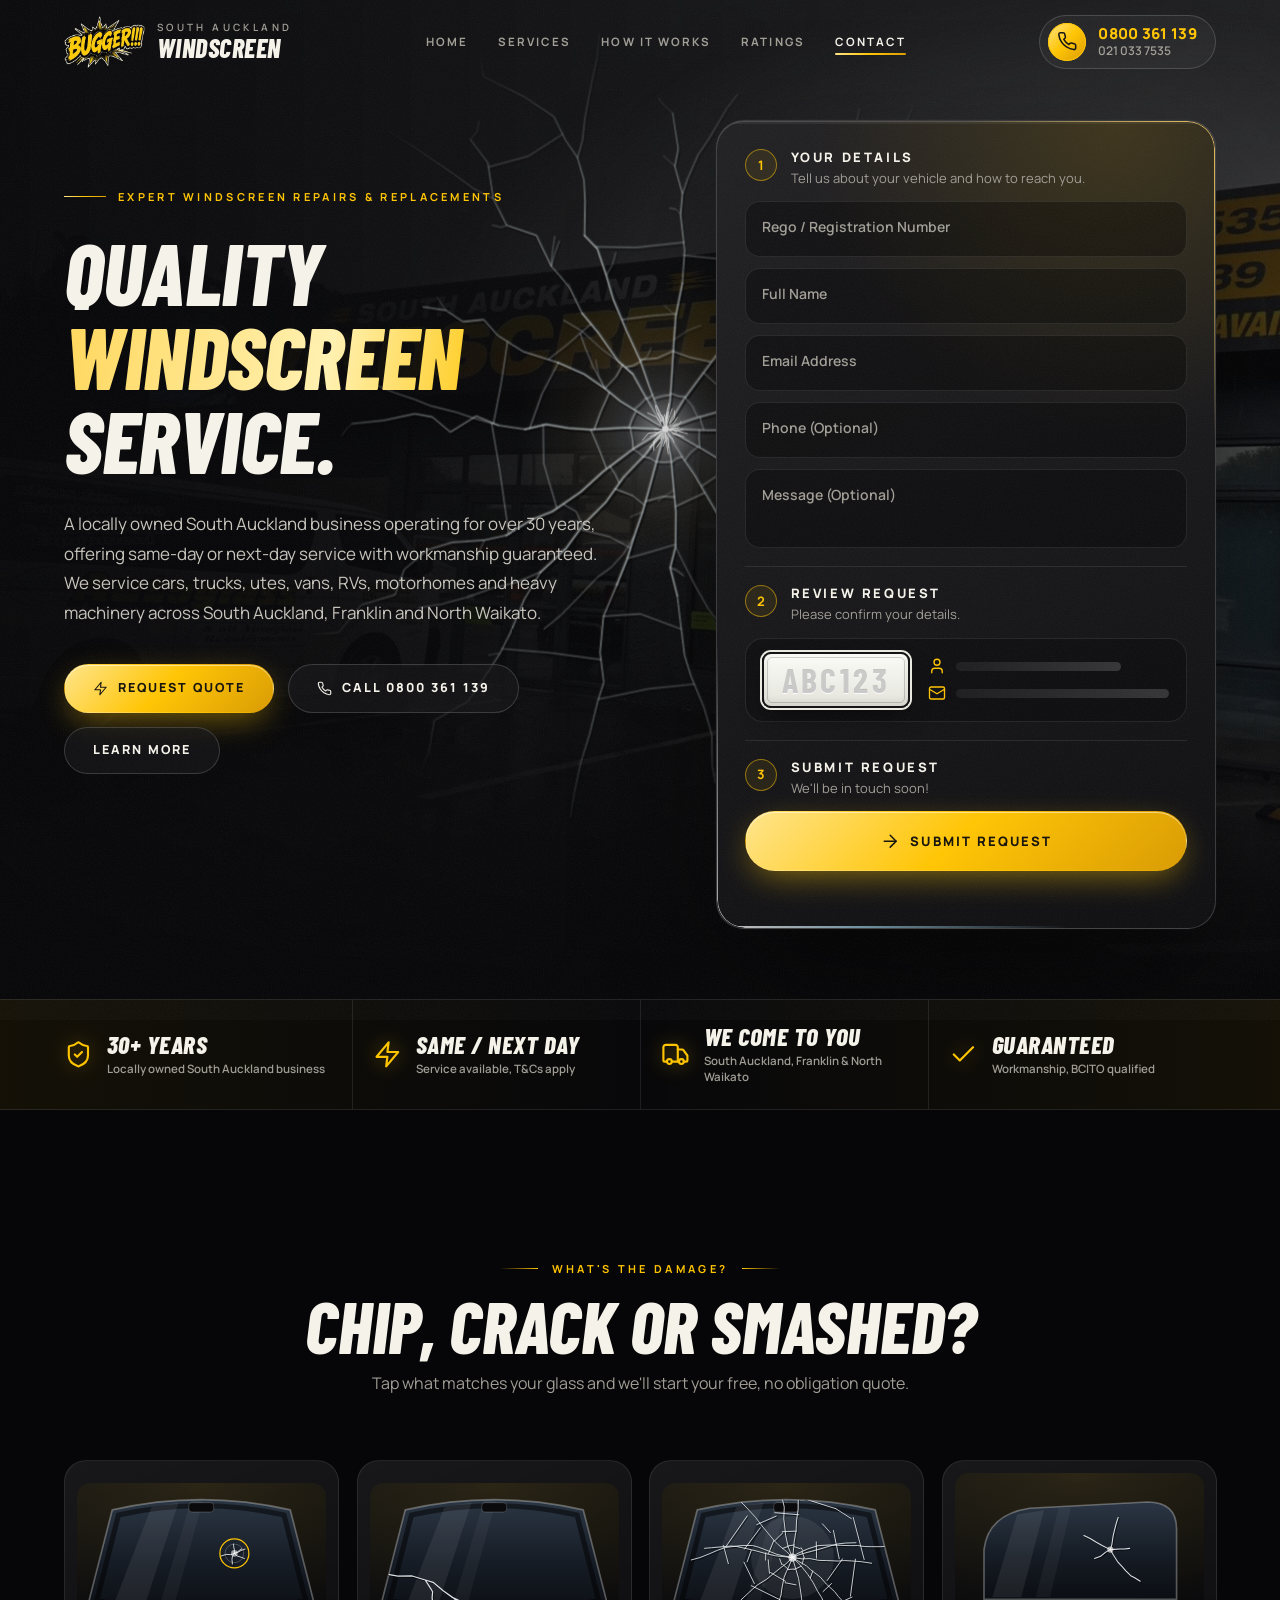
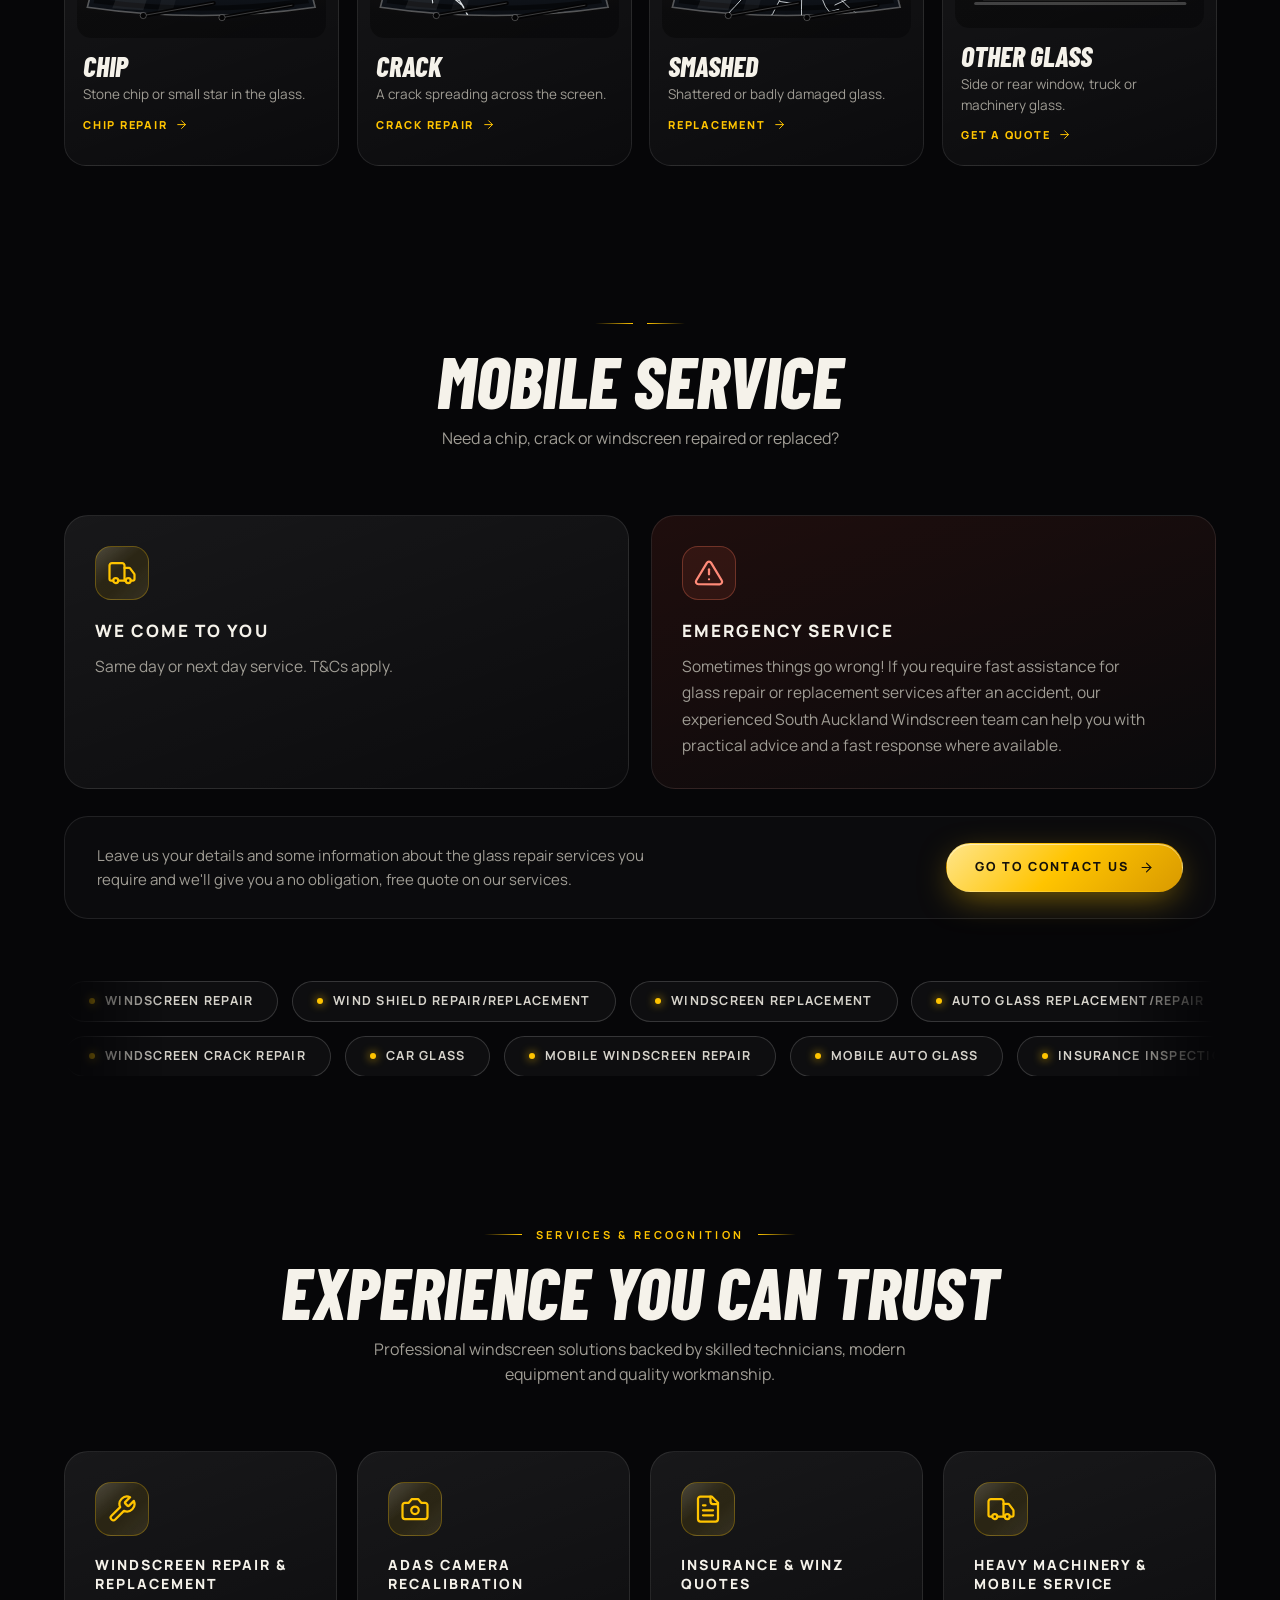
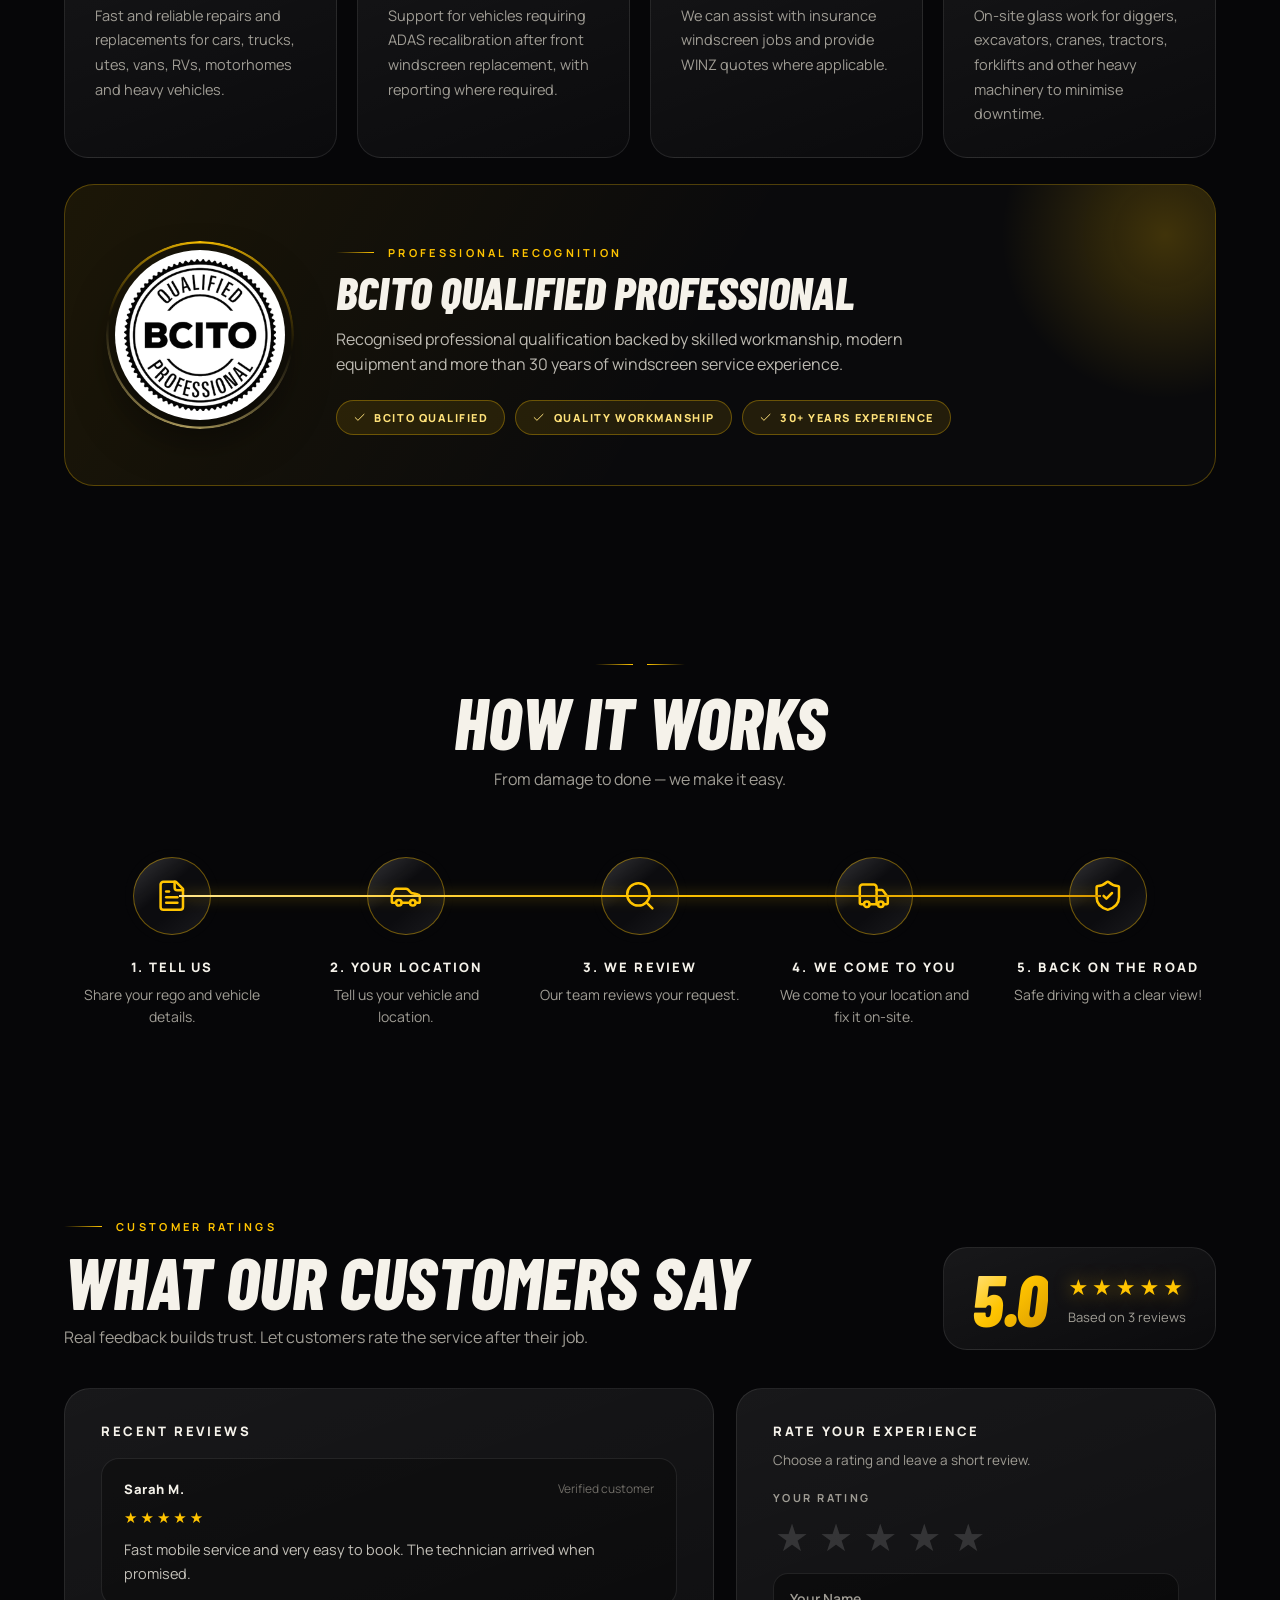
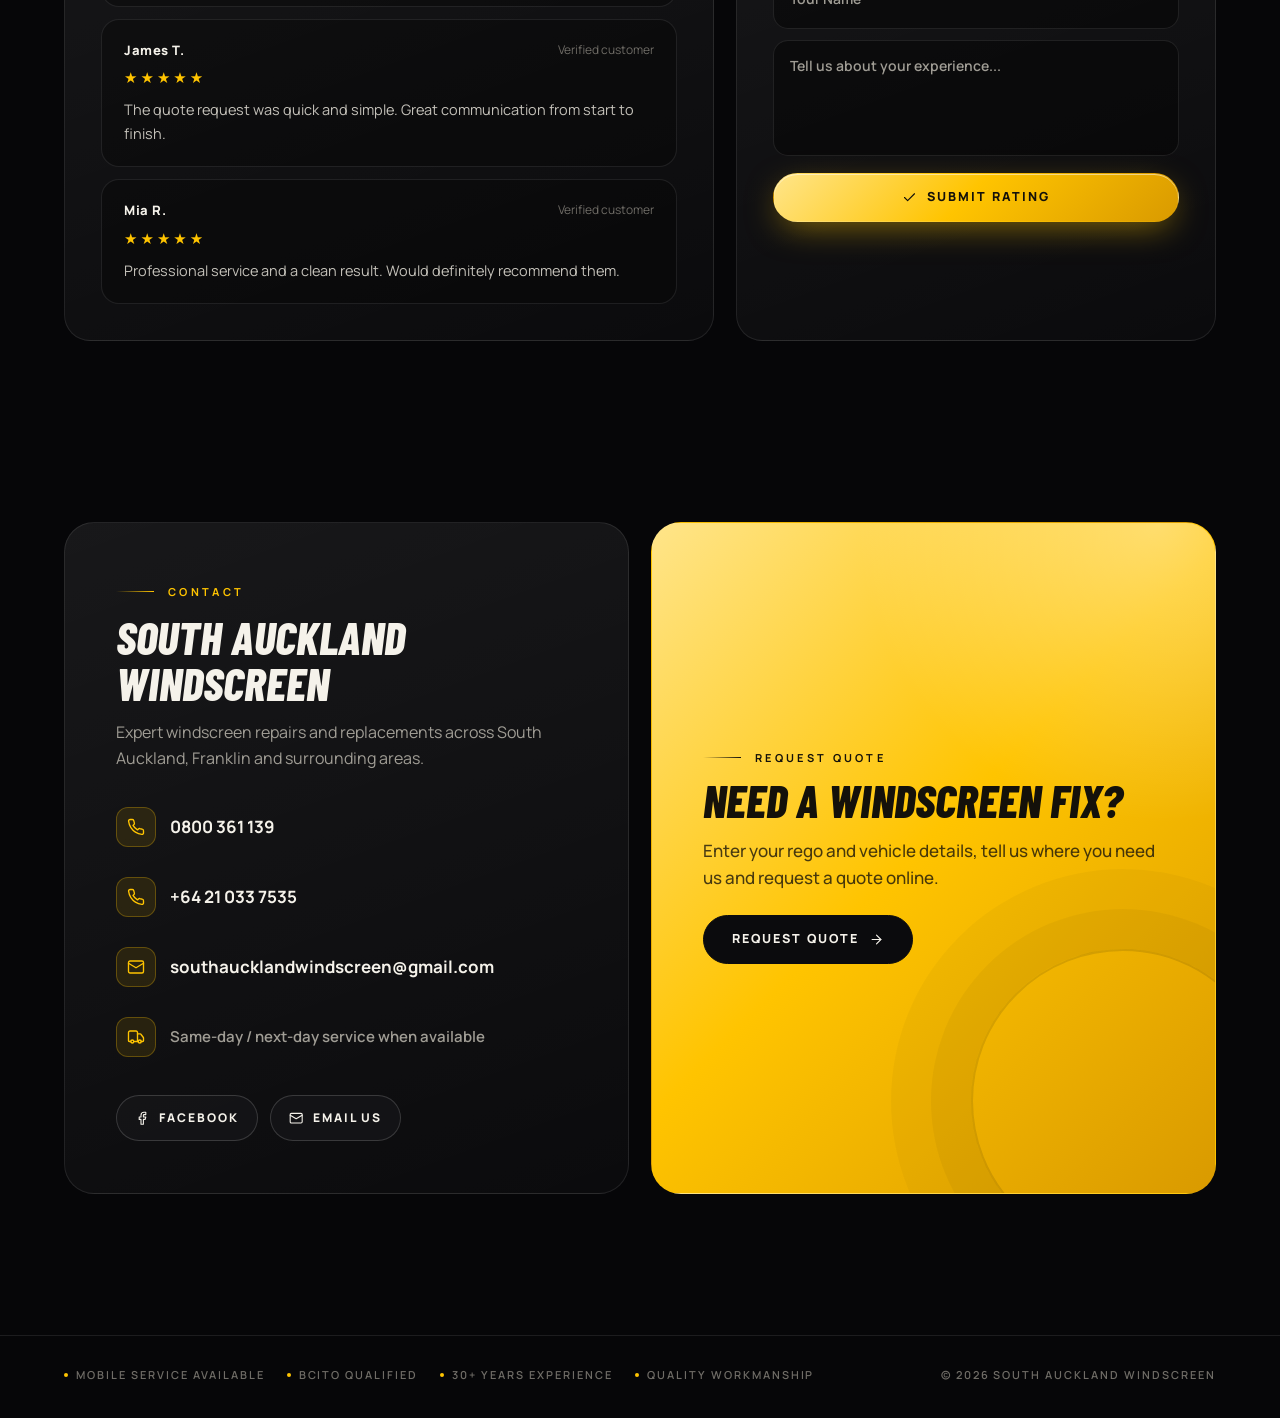
==== index.html @ a84fac56 "Fix delayed quote form and background band on phones - Loader wait no longer applies to hero items r" ====
<!DOCTYPE html>
<html lang="en">
<head>
<meta charset="UTF-8">
<meta name="viewport" content="width=device-width, initial-scale=1.0, viewport-fit=cover">
<meta name="theme-color" content="#060608">
<link rel="icon" type="image/png" href="icon-192.png">
<link rel="apple-touch-icon" href="icon-192.png">
<link rel="preload" as="image" href="logo-lg.webp" type="image/webp" fetchpriority="high">
<link rel="preload" as="image" href="storefront.webp" type="image/webp" media="(min-width:701px)" fetchpriority="high">
<link rel="preload" as="image" href="storefront-sm.webp" type="image/webp" media="(max-width:700px)" fetchpriority="high">
<link rel="manifest" href="manifest.webmanifest">
<title>South Auckland Windscreen | Windscreen Repair &amp; Replacement, Mobile Service</title>
<meta name="description" content="Windscreen chip repair, crack repair and replacement across South Auckland, Franklin and North Waikato. Mobile service, same day or next day. Call 0800 361 139 or request a free quote.">
<meta property="og:type" content="website">
<meta property="og:title" content="South Auckland Windscreen | Repair &amp; Replacement">
<meta property="og:description" content="Mobile windscreen chip repair, crack repair and replacement. Same day or next day service. Call 0800 361 139.">
<meta property="og:image" content="https://negraweb.vercel.app/storefront.jpg">
<meta name="twitter:card" content="summary_large_image">
<script type="application/ld+json">{"@context":"https://schema.org","@type":"AutoRepair","name":"South Auckland Windscreen","description":"Windscreen chip repair, crack repair and replacement. Mobile service across South Auckland, Franklin and North Waikato.","telephone":"0800 361 139","email":"southaucklandwindscreen@gmail.com","areaServed":["South Auckland","Franklin","North Waikato"],"sameAs":["https://www.facebook.com/southaucklandwindscreennzltd"],"image":"https://negraweb.vercel.app/storefront.jpg"}</script>
<link rel="preconnect" href="https://fonts.googleapis.com">
<link rel="preconnect" href="https://fonts.gstatic.com" crossorigin>
<link href="https://fonts.googleapis.com/css2?family=Barlow+Condensed:ital,wght@0,600;0,700;1,700;1,800&family=Manrope:wght@400;500;600;700;800&display=swap" rel="stylesheet">
<script>document.documentElement.classList.add('js')</script>
<style>
:root{
  --bg:#060608;--ink:#f5f2ea;--mute:#a09d95;--dim:#6f6c66;
  --gold:#ffc400;--gold-hi:#ffe27a;--gold-lo:#c98f00;
  --line:rgba(255,255,255,.09);--line2:rgba(255,255,255,.16);
  --glass:linear-gradient(160deg,rgba(255,255,255,.075),rgba(255,255,255,.025));
  --goldgrad:linear-gradient(135deg,#ffe58a 0%,#ffc400 48%,#d99a00 100%);
  --ease:cubic-bezier(.16,1,.3,1);--spring:cubic-bezier(.34,1.56,.64,1);
  --display:'Barlow Condensed','Arial Narrow',Impact,sans-serif;
  --body:'Manrope',system-ui,-apple-system,'Segoe UI',Roboto,Arial,sans-serif;
  --hdr:84px;
}
*{box-sizing:border-box;-webkit-tap-highlight-color:transparent}
html{scroll-behavior:smooth;scroll-padding-top:90px}
body{margin:0;background:var(--bg);color:var(--ink);font-family:var(--body);font-size:16px;line-height:1.6;overflow-x:hidden;-webkit-font-smoothing:antialiased}
body.lock{overflow:hidden}
a{color:inherit;text-decoration:none}
button{font:inherit;color:inherit;cursor:pointer}
img{max-width:100%;display:block}
.container{width:min(1280px,90%);margin-inline:auto}
.i{width:1.2em;height:1.2em;fill:none;stroke:currentColor;stroke-width:1.8;stroke-linecap:round;stroke-linejoin:round;flex:0 0 auto}
:focus-visible{outline:2px solid var(--gold);outline-offset:3px;border-radius:6px}

/* ambient light */
.ambient{position:fixed;inset:0;z-index:-1;pointer-events:none;overflow:hidden}
.ambient i{position:absolute;border-radius:50%;opacity:.75;will-change:transform}
.ambient i:nth-child(1){width:46vw;height:46vw;left:-14vw;top:8vh;background:radial-gradient(circle,rgba(255,196,0,.13),rgba(255,196,0,.05) 38%,transparent 70%);animation:drift1 26s ease-in-out infinite alternate}
.ambient i:nth-child(2){width:40vw;height:40vw;right:-12vw;top:48vh;background:radial-gradient(circle,rgba(255,170,0,.10),rgba(255,170,0,.04) 38%,transparent 70%);animation:drift2 32s ease-in-out infinite alternate}
@keyframes drift1{to{transform:translate(12vw,22vh) scale(1.2)}}
@keyframes drift2{to{transform:translate(-14vw,-26vh) scale(1.15)}}

/* scroll progress */
#progress{position:fixed;top:0;left:0;right:0;height:2px;z-index:90;background:var(--goldgrad);transform:scaleX(0);transform-origin:left;box-shadow:0 0 14px rgba(255,196,0,.7)}

/* ---------- header ---------- */
header{position:fixed;inset:0 0 auto 0;z-index:80;height:var(--hdr);transition:height .5s var(--ease),background .5s,backdrop-filter .5s,border-color .5s;border-bottom:1px solid transparent;animation:hdrIn 1s var(--ease) both}
header.scrolled{--hdr:68px;height:68px;background:rgba(6,6,8,.72);backdrop-filter:blur(20px) saturate(160%);-webkit-backdrop-filter:blur(20px) saturate(160%);border-color:var(--line)}
@keyframes hdrIn{from{transform:translateY(-100%);opacity:0}}
.bar{height:100%;display:flex;align-items:center;gap:28px}
.brand{display:flex;align-items:center;gap:12px;flex:0 0 auto}
.brand img{height:52px;width:auto;transition:height .5s var(--ease),transform .5s var(--spring)}
header.scrolled .brand img{height:42px}
.brand:hover img{transform:rotate(-4deg) scale(1.06)}
.brand small{display:block;font:600 10px/1 var(--body);letter-spacing:.34em;color:var(--mute)}
.brand strong{display:block;font:italic 800 26px/1 var(--display);letter-spacing:.02em;margin-top:3px}
nav.links{display:flex;gap:30px;margin-inline:auto}
nav.links a{position:relative;font:700 11.5px/1 var(--body);letter-spacing:.18em;color:var(--mute);padding:10px 0;transition:color .3s}
nav.links a:after{content:"";position:absolute;left:0;right:0;bottom:2px;height:2px;border-radius:2px;background:var(--goldgrad);transform:scaleX(0);transform-origin:right;transition:transform .5s var(--ease)}
nav.links a:hover,nav.links a.active{color:var(--ink)}
nav.links a:hover:after,nav.links a.active:after{transform:scaleX(1);transform-origin:left}
.phones{display:flex;align-items:center;gap:12px;flex:0 0 auto;padding:7px 18px 7px 8px;border:1px solid var(--line2);border-radius:999px;background:rgba(255,255,255,.04);transition:border-color .4s,background .4s}
.phones:hover{border-color:rgba(255,196,0,.5);background:rgba(255,196,0,.07)}
.phones .ic{width:38px;height:38px;border-radius:50%;background:var(--goldgrad);color:#111;display:grid;place-items:center;font-size:17px;position:relative}
.phones .ic:after{content:"";position:absolute;inset:0;border-radius:50%;border:1px solid var(--gold);animation:ring 2.6s ease-out infinite}
@keyframes ring{from{transform:scale(1);opacity:.9}to{transform:scale(1.7);opacity:0}}
.phones .nums{display:flex;flex-direction:column;line-height:1.2}
.phones .nums a:first-child{font:800 15px/1.2 var(--body);letter-spacing:.02em;color:var(--gold)}
.phones .nums a:last-child{font:600 12px/1.3 var(--body);color:var(--mute);transition:color .3s}
.phones .nums a:last-child:hover{color:var(--ink)}
.burger{display:none;margin-left:auto;width:46px;height:46px;border-radius:50%;border:1px solid var(--line2);background:rgba(255,255,255,.05);position:relative}
.burger span{position:absolute;left:14px;right:14px;height:2px;border-radius:2px;background:var(--ink);transition:transform .5s var(--ease),opacity .3s,top .5s var(--ease)}
.burger span:nth-child(1){top:16px}.burger span:nth-child(2){top:22px}.burger span:nth-child(3){top:28px}
.burger[aria-expanded=true] span:nth-child(1){top:22px;transform:rotate(45deg)}
.burger[aria-expanded=true] span:nth-child(2){opacity:0;transform:scaleX(0)}
.burger[aria-expanded=true] span:nth-child(3){top:22px;transform:rotate(-45deg)}
.mmenu{position:fixed;inset:0;z-index:70;background:rgba(6,6,8,.94);backdrop-filter:blur(26px);-webkit-backdrop-filter:blur(26px);display:flex;flex-direction:column;justify-content:center;gap:4px;padding:100px 8vw 40px;opacity:0;pointer-events:none;clip-path:circle(0% at calc(100% - 44px) 42px);transition:clip-path .8s var(--ease),opacity .4s}
.mmenu.open{opacity:1;pointer-events:auto;clip-path:circle(150% at calc(100% - 44px) 42px)}
.mmenu a{font:italic 800 clamp(34px,9vw,52px)/1.15 var(--display);letter-spacing:.01em;text-transform:uppercase;transform:translateY(24px);opacity:0;transition:transform .7s var(--ease),opacity .6s,color .3s}
.mmenu.open a{transform:none;opacity:1}
.mmenu a:nth-child(1){transition-delay:.12s}.mmenu a:nth-child(2){transition-delay:.17s}.mmenu a:nth-child(3){transition-delay:.22s}.mmenu a:nth-child(4){transition-delay:.27s}.mmenu a:nth-child(5){transition-delay:.32s}
.mmenu a:hover{color:var(--gold)}
.mmenu .mm-c{display:flex;align-items:center;gap:12px;margin-top:10px;font:700 18px/1.3 var(--body);color:var(--gold);text-transform:none;letter-spacing:0;transition-delay:.4s}
.mmenu .mm-c+.mm-c{margin-top:0;color:var(--mute);font-size:15px;transition-delay:.45s}

/* ---------- buttons ---------- */
.btn,.submit{--tx:0px;--ty:0px;position:relative;display:inline-flex;align-items:center;justify-content:center;gap:10px;padding:16px 28px;border-radius:999px;border:1px solid transparent;font:800 12.5px/1 var(--body);letter-spacing:.16em;text-transform:uppercase;overflow:hidden;isolation:isolate;transform:translate(var(--tx),var(--ty));transition:transform .45s var(--ease),box-shadow .45s,border-color .3s,background .3s,color .3s}
.btn.gold,.submit{background:var(--goldgrad);color:#14110a;box-shadow:0 10px 34px -8px rgba(255,196,0,.55),inset 0 1px 0 rgba(255,255,255,.5)}
.btn.gold:hover,.submit:hover{box-shadow:0 18px 50px -8px rgba(255,196,0,.75),inset 0 1px 0 rgba(255,255,255,.6)}
.btn.glass{background:rgba(255,255,255,.05);border-color:var(--line2);color:var(--ink);backdrop-filter:blur(10px)}
.btn.glass:hover{border-color:rgba(255,196,0,.55);background:rgba(255,196,0,.08)}
.btn.dark{background:#0b0b0d;color:var(--ink);border-color:#0b0b0d}
.btn.dark:hover{background:#000;box-shadow:0 14px 40px -10px rgba(0,0,0,.6)}
.btn:active,.submit:active{transform:translate(var(--tx),var(--ty)) scale(.97)}
.btn .i{transition:transform .5s var(--ease)}
.btn:hover .i.go{transform:translateX(5px)}
.btn.gold:before,.submit:before{content:"";position:absolute;top:0;bottom:0;left:-60%;width:40%;z-index:-1;background:linear-gradient(100deg,transparent,rgba(255,255,255,.65),transparent);transform:skewX(-20deg);transition:left .9s var(--ease)}
.btn.gold:hover:before,.submit:hover:before{left:130%}
.ripple{position:absolute;border-radius:50%;background:rgba(255,255,255,.4);transform:scale(0);animation:rip .7s ease-out forwards;pointer-events:none;z-index:-1}
@keyframes rip{to{transform:scale(1);opacity:0}}

/* ---------- hero ---------- */
.hero{position:relative;min-height:100svh;padding:calc(var(--hdr) + 36px) 0 70px;display:flex;align-items:center;isolation:isolate;overflow:hidden}
.hero-bg{position:absolute;inset:-6% 0 -6%;z-index:-3;transform:translate3d(var(--bx,0px),calc(var(--py,0px) + var(--by,0px)),0) scale(1.03);will-change:transform}
.hero-img{position:absolute;inset:0;background:url('storefront.webp') 30% 40%/cover no-repeat;animation:kb 36s ease-in-out infinite alternate;filter:saturate(.85) contrast(1.1) brightness(.95)}
@keyframes kb{from{transform:scale(1.04) translate3d(0,0,0)}to{transform:scale(1.2) translate3d(-3%,-2%,0)}}
.hero-shade{position:absolute;inset:0;z-index:-2;background:
  radial-gradient(70% 60% at 82% 48%,rgba(6,6,8,.15),rgba(6,6,8,.78) 80%),
  linear-gradient(90deg,rgba(6,6,8,.95) 0%,rgba(6,6,8,.78) 40%,rgba(6,6,8,.5) 100%),
  linear-gradient(0deg,var(--bg) 0%,transparent 28%)}
.crack{position:absolute;left:50%;top:43%;width:min(900px,66vw);margin-left:max(-420px,-31vw);aspect-ratio:1;transform:translate3d(calc(var(--cx,0px) + var(--ox,0px)),calc(-50% + var(--cy,0px) + var(--oy,0px)),0) rotate(var(--rot,0deg));z-index:-1;pointer-events:none;opacity:.92;transition:opacity 1.1s ease,filter 1.1s ease;-webkit-mask-image:radial-gradient(circle,#000 38%,transparent 71%);mask-image:radial-gradient(circle,#000 38%,transparent 71%)}
.crack{--b:1.75s}
.crack:not(.live) *{animation:none!important}
.crack.heal{opacity:0!important;filter:brightness(2.6) blur(3px)}
.crack .hl{stroke:#fff}
.crack .hl2{stroke:#fff3cf}

.crack path{fill:none;stroke-linecap:round;stroke-linejoin:round}
#ckLines path{stroke-dasharray:1;stroke-dashoffset:1;animation:crk var(--u) cubic-bezier(.2,.7,.2,1) forwards;animation-delay:calc(var(--b) + var(--t))}
#ckLines .a{stroke-width:1.35}#ckLines .b{stroke-width:.85}#ckLines .c{stroke-width:.6}#ckLines .d{stroke-width:.4}
.crack .mn{stroke:rgba(236,242,246,.62)}
.crack .sh{stroke:rgba(0,0,0,.7)}
.crack .pr1{stroke:rgba(255,236,190,.16)}
.crack .pr2{stroke:rgba(170,215,240,.16)}
.crack .crush path{stroke:rgba(255,255,255,.8);stroke-width:.9;opacity:0;animation:ckFade .3s ease-out forwards;animation-delay:var(--b)}
.crack .haze{opacity:0;animation:ckFade .6s ease-out forwards;animation-delay:var(--b)}
.crack .core{fill:#fff;opacity:0;animation:ckFade .2s forwards;animation-delay:var(--b)}
.crack .flash{fill:#fff;opacity:0;transform-origin:400px 400px;animation:ckFlash .7s ease-out forwards;animation-delay:var(--b)}
.crack .facets polygon{opacity:0;animation:ckFacet 7s ease-in-out infinite;animation-delay:calc(var(--b) + .6s + var(--fd))}
.crack .f1{fill:url(#ckF1)}.crack .f2{fill:url(#ckF2)}.crack .f3{fill:url(#ckF3)}
.crack .glint path{stroke:#fff;stroke-width:1.6;stroke-dasharray:.07 .93;stroke-dashoffset:.08;opacity:0;animation:ckGlint 8s linear infinite;animation-delay:calc(var(--b) + 1.6s + var(--g))}
@keyframes crk{to{stroke-dashoffset:0}}
@keyframes ckFade{to{opacity:1}}
@keyframes ckFlash{0%{opacity:.85;transform:scale(.1)}100%{opacity:0;transform:scale(2.6)}}
@keyframes ckFacet{0%,100%{opacity:calc(var(--fo)*.25)}45%{opacity:calc(var(--fo)*.4)}52%{opacity:calc(var(--fo)*2.4)}60%{opacity:calc(var(--fo)*.5)}}
@keyframes ckGlint{0%{stroke-dashoffset:.08;opacity:0}3%{opacity:.95}26%{opacity:.9}30%,100%{stroke-dashoffset:-.95;opacity:0}}
.hero-grid{display:grid;grid-template-columns:minmax(0,1.08fr) minmax(0,.92fr);gap:clamp(36px,5vw,84px);align-items:center}
.eyebrow{display:inline-flex;align-items:center;gap:12px;font:700 11px/1 var(--body);letter-spacing:.3em;color:var(--gold);margin-bottom:26px}
.eyebrow:before{content:"";width:42px;height:1px;background:var(--goldgrad);transform-origin:left;animation:grow 1.2s var(--ease) .3s both}
@keyframes grow{from{transform:scaleX(0)}}
h1{margin:0;font:italic 800 clamp(54px,6.8vw,112px)/.88 var(--display);letter-spacing:-.005em;text-transform:uppercase}
h1 .ln{display:block;clip-path:inset(0 -100vw 0 -20px);padding:.06em .08em .02em 0}
h1 .ln>span{display:block;transform:translateY(112%);animation:lineUp 1.3s var(--ease) forwards}
h1 .ln:nth-child(1)>span{animation-delay:.25s}h1 .ln:nth-child(2)>span{animation-delay:.38s}h1 .ln:nth-child(3)>span{animation-delay:.51s}
@keyframes lineUp{to{transform:none}}
h1 .ln>span.gold{display:inline-block;padding-right:.12em;background:linear-gradient(100deg,#ffd75a 0%,#fff1b0 30%,#ffc400 50%,#d99a00 75%,#ffd75a 100%);background-size:220% 100%;-webkit-background-clip:text;background-clip:text;color:transparent;animation:lineUp 1.3s var(--ease) .38s forwards,sheen 6s linear 1.6s infinite}
@keyframes sheen{to{background-position:-220% 0}}
.hero p.lead{max-width:56ch;margin:30px 0 36px;font-size:17px;line-height:1.75;color:#c6c3bb}
.buttons{display:flex;flex-wrap:wrap;gap:14px;align-items:center}
.cred{display:flex;align-items:center;gap:14px;margin-top:38px}
.cred .bd{width:58px;height:58px;border-radius:50%;background:#fff;padding:4px;box-shadow:0 0 0 1px rgba(255,255,255,.2),0 10px 30px -6px rgba(0,0,0,.6)}
.cred strong{display:block;font:800 12px/1.2 var(--body);letter-spacing:.2em}
.cred span{display:block;font:600 10px/1.5 var(--body);letter-spacing:.22em;color:var(--mute)}

/* reveal system */
.js [data-reveal]{opacity:0;transform:translate3d(0,34px,0) scale(.985);transition:opacity 1s var(--ease),transform 1.1s var(--ease);transition-delay:var(--d,0s);will-change:opacity,transform}
.js [data-reveal].in{opacity:1;transform:none;filter:none}

/* ---------- quote card ---------- */
.qcard{position:relative;border-radius:28px;padding:28px 28px 24px;background:var(--glass);border:1px solid var(--line2);backdrop-filter:blur(18px) saturate(150%);-webkit-backdrop-filter:blur(18px) saturate(150%);box-shadow:0 50px 120px -30px rgba(0,0,0,.9),0 0 0 1px rgba(255,255,255,.02),inset 0 1px 0 rgba(255,255,255,.14);overflow:hidden;isolation:isolate}
.qcard:before{content:"";position:absolute;inset:0;z-index:-1;pointer-events:none;background:radial-gradient(520px circle at var(--mx,80%) var(--my,0%),rgba(255,196,0,.14),transparent 60%)}
.qcard:after{content:"";position:absolute;top:0;bottom:0;left:-80%;width:45%;z-index:2;pointer-events:none;background:linear-gradient(105deg,transparent,rgba(255,255,255,.08),transparent);transform:skewX(-18deg);animation:glare 7.5s ease-in-out 2s infinite}
@keyframes glare{0%{left:-80%}40%,100%{left:170%}}
.pbar{position:absolute;left:0;right:0;top:0;height:3px;background:rgba(255,255,255,.06)}
.pbar i{position:absolute;inset:0;background:var(--goldgrad);transform:scaleX(0);transform-origin:left;transition:transform .9s var(--ease);box-shadow:0 0 18px rgba(255,196,0,.8)}
.panel+.panel{margin-top:18px;padding-top:18px;border-top:1px solid var(--line)}
.ph{display:flex;gap:14px;align-items:flex-start;margin-bottom:13px}
.num{position:relative;width:32px;height:32px;border-radius:50%;flex:0 0 auto;display:grid;place-items:center;font:800 13px/1 var(--body);color:var(--gold);border:1px solid rgba(255,196,0,.5);background:rgba(255,196,0,.08);transition:background .5s,color .5s,transform .6s var(--spring)}
.num .i{position:absolute;opacity:0;transform:scale(.3) rotate(-40deg);transition:opacity .4s,transform .6s var(--spring);stroke-width:2.6}
.num b{transition:opacity .3s,transform .5s}
.num.done{background:var(--goldgrad);color:#14110a;border-color:transparent;transform:scale(1.06)}
.num.done b{opacity:0;transform:scale(.3)}
.num.done .i{opacity:1;transform:none}
.ph h3{margin:0;font:800 13px/1.3 var(--body);letter-spacing:.2em}
.ph p{margin:3px 0 0;font-size:13px;line-height:1.5;color:var(--mute)}
.fields{display:grid;gap:11px}
.f{position:relative}
.f input,.f textarea{width:100%;display:block;background:rgba(0,0,0,.36);border:1px solid var(--line);border-radius:15px;padding:24px 44px 9px 17px;color:var(--ink);font:600 15px/1.4 var(--body);outline:0;resize:none;transition:border-color .35s,box-shadow .35s,background .35s}
.f textarea{padding-top:26px;min-height:78px}
.f input::placeholder,.f textarea::placeholder{color:transparent}
.f label{position:absolute;left:17px;top:18px;font:600 14px/1.2 var(--body);color:var(--mute);pointer-events:none;transform-origin:left top;transition:transform .35s var(--ease),color .3s}
.f input:focus+label,.f input:not(:placeholder-shown)+label,.f textarea:focus+label,.f textarea:not(:placeholder-shown)+label{transform:translateY(-10px) scale(.76);color:var(--gold)}
.f input:hover,.f textarea:hover{border-color:var(--line2)}
.f input:focus,.f textarea:focus{border-color:rgba(255,196,0,.75);background:rgba(255,196,0,.045);box-shadow:0 0 0 4px rgba(255,196,0,.12),0 12px 34px -12px rgba(255,196,0,.35)}
.f .ok{position:absolute;right:16px;top:17px;width:20px;height:20px;padding:3px;border-radius:50%;background:var(--goldgrad);color:#14110a;stroke-width:3;transform:scale(0) rotate(-90deg);transition:transform .55s var(--spring)}
.f.valid .ok{transform:none}
.f.invalid input,.f.invalid textarea{border-color:#ff6b5b;box-shadow:0 0 0 4px rgba(255,107,91,.14)}
.f.invalid{animation:shake .55s var(--ease)}
@keyframes shake{20%{transform:translateX(-7px)}40%{transform:translateX(6px)}60%{transform:translateX(-4px)}80%{transform:translateX(2px)}}
.review{display:grid;grid-template-columns:auto minmax(0,1fr);gap:18px;align-items:center;padding:13px 16px;border-radius:18px;background:rgba(0,0,0,.28);border:1px solid var(--line)}
.plate{position:relative;min-width:148px;padding:9px 18px;border-radius:9px;background:linear-gradient(180deg,#fbfbf7,#e4e4dc);border:2px solid #101010;box-shadow:0 0 0 2px #e9e9e2,0 12px 26px -8px rgba(0,0,0,.7),inset 0 -4px 8px rgba(0,0,0,.08);text-align:center;overflow:hidden}
.plate:before{content:"";position:absolute;inset:3px;border-radius:5px;border:1px solid rgba(0,0,0,.18);pointer-events:none}
.plate b{display:block;font:700 34px/1 var(--display);letter-spacing:.1em;color:#0e0e0e;text-shadow:0 1px 0 rgba(255,255,255,.8);white-space:nowrap}
.plate.empty b{color:rgba(0,0,0,.2)}
.plate.pop{animation:pop .45s var(--spring)}
@keyframes pop{0%{transform:scale(.94)}100%{transform:none}}
.rv{display:grid;gap:9px;min-width:0}
.rv div{display:flex;align-items:center;gap:10px;font:600 13.5px/1.3 var(--body);min-width:0;color:var(--ink)}
.rv .i{color:var(--gold);font-size:15px}
.rv span{min-width:0;overflow:hidden;text-overflow:ellipsis;white-space:nowrap}
.rv span:empty{display:block;height:9px;flex:0 0 68%;border-radius:6px;background:linear-gradient(90deg,rgba(255,255,255,.06),rgba(255,255,255,.16),rgba(255,255,255,.06));background-size:200% 100%;animation:shim 1.6s linear infinite}
.rv div:last-child span:empty{flex-basis:88%}
@keyframes shim{to{background-position:-200% 0}}
.submit{width:100%;padding:19px 24px;font-size:13px}
.submit .i{font-size:17px}
.qcard.ready .submit{animation:glow 2.4s ease-in-out infinite}
@keyframes glow{50%{box-shadow:0 14px 56px -4px rgba(255,196,0,.9),inset 0 1px 0 rgba(255,255,255,.55)}}
.submit .spin{display:none;width:17px;height:17px;border-radius:50%;border:2.5px solid rgba(20,17,10,.25);border-top-color:#14110a;animation:rot .7s linear infinite}
.submit.busy{pointer-events:none;animation:none}
.submit.busy .spin{display:block}.submit.busy .i{display:none}
@keyframes rot{to{transform:rotate(360deg)}}
.status{min-height:20px;margin-top:12px;text-align:center;font:600 12.5px/1.5 var(--body);color:#7ee2a8}
.status.err{color:#ff8f82}
.status b{font-weight:800}

/* ---------- sections ---------- */
.section{padding:clamp(80px,11vw,150px) 0;position:relative}
.stitle{text-align:center;margin-bottom:clamp(40px,5vw,70px)}
.kick{display:inline-flex;align-items:center;gap:14px;font:700 11px/1 var(--body);letter-spacing:.3em;color:var(--gold);min-height:1px}
.kick:before,.kick:after{content:"";width:38px;height:1px;background:linear-gradient(90deg,transparent,var(--gold))}
.kick:after{transform:scaleX(-1)}
.recog .kick:after,.rating-top .kick:after,.cbox .kick:after{display:none}
.stitle h2,h2.big{margin:14px 0 12px;font:italic 800 clamp(40px,5.6vw,76px)/.95 var(--display);text-transform:uppercase}
.stitle p{margin:0 auto;max-width:60ch;color:var(--mute);font-size:16px}

/* spotlight cards */
.card{position:relative;border-radius:24px;padding:30px;background:var(--glass);border:1px solid var(--line);overflow:hidden;isolation:isolate;transform:perspective(900px) rotateX(var(--rx,0deg)) rotateY(var(--ry,0deg));transition:transform .6s var(--ease),border-color .5s,box-shadow .5s}
.card:before{content:"";position:absolute;inset:0;z-index:-1;opacity:0;pointer-events:none;background:radial-gradient(380px circle at var(--mx,50%) var(--my,50%),rgba(255,196,0,.16),transparent 62%);transition:opacity .5s}
.card:hover{border-color:rgba(255,196,0,.4);box-shadow:0 30px 80px -30px rgba(0,0,0,.9),0 0 0 1px rgba(255,196,0,.08)}
.card:hover:before{opacity:1}
.ico{width:54px;height:54px;border-radius:16px;display:grid;place-items:center;font-size:25px;color:var(--gold);background:rgba(255,196,0,.09);border:1px solid rgba(255,196,0,.28);margin-bottom:20px;transition:transform .6s var(--spring),background .4s,color .4s}
.card:hover .ico{transform:translateY(-4px) rotate(-6deg) scale(1.06);background:var(--goldgrad);color:#14110a}
.card h3{margin:0 0 10px;font:800 14px/1.35 var(--body);letter-spacing:.14em}
.card p{margin:0;color:var(--mute);font-size:14.5px;line-height:1.7}

/* services */
.svc{display:grid;grid-template-columns:1fr 1fr;gap:22px}
.svc .card.em{background:linear-gradient(160deg,rgba(255,86,60,.1),rgba(255,255,255,.02))}
.svc .card.em .ico{color:#ff8a78;background:rgba(255,100,70,.1);border-color:rgba(255,120,90,.3)}
.svc .card.em:hover .ico{background:linear-gradient(135deg,#ff9f8f,#ff5a3d);color:#fff}
.svc .card.em:hover{border-color:rgba(255,120,90,.5)}
.svc .card h3{font-size:17px;letter-spacing:.12em}
.svc .card p{font-size:15.5px;max-width:52ch}
.cta-row{display:flex;flex-wrap:wrap;align-items:center;justify-content:space-between;gap:20px 36px;margin:26px 0 62px;padding:26px 32px;border-radius:24px;border:1px solid var(--line);background:rgba(255,255,255,.025)}
.cta-row p{margin:0;max-width:62ch;color:var(--mute);font-size:15px}
.marq{position:relative;overflow:hidden;display:grid;gap:14px;-webkit-mask-image:linear-gradient(90deg,transparent,#000 9%,#000 91%,transparent);mask-image:linear-gradient(90deg,transparent,#000 9%,#000 91%,transparent)}
.track{display:flex;gap:14px;width:max-content;animation:mq 56s linear infinite}
.track.rev{animation-direction:reverse;animation-duration:64s}
.marq:hover .track{animation-play-state:paused}
@keyframes mq{to{transform:translateX(calc(-50% - 7px))}}
.chip{flex:0 0 auto;display:inline-flex;align-items:center;gap:10px;padding:13px 24px;border-radius:999px;border:1px solid var(--line2);background:rgba(255,255,255,.035);font:700 12.5px/1 var(--body);letter-spacing:.1em;text-transform:uppercase;white-space:nowrap;color:#d6d3cb;transition:border-color .3s,background .3s,color .3s,transform .4s var(--spring)}
.chip:before{content:"";width:6px;height:6px;border-radius:50%;background:var(--gold);box-shadow:0 0 10px var(--gold)}
.chip:hover{border-color:rgba(255,196,0,.6);background:rgba(255,196,0,.1);color:#fff;transform:translateY(-3px)}

/* recognition */
.cards4{display:grid;grid-template-columns:repeat(4,1fr);gap:20px}
.recog{position:relative;display:grid;grid-template-columns:auto 1fr;gap:clamp(24px,4vw,56px);align-items:center;margin-top:26px;padding:clamp(28px,4vw,50px);border-radius:30px;border:1px solid rgba(255,196,0,.28);background:linear-gradient(120deg,rgba(255,196,0,.09),rgba(255,255,255,.02) 55%);overflow:hidden}
.recog:before{content:"";position:absolute;right:-120px;top:-120px;width:340px;height:340px;border-radius:50%;background:radial-gradient(circle,rgba(255,196,0,.22),transparent 68%);pointer-events:none}
.seal{position:relative;width:clamp(120px,14vw,170px);aspect-ratio:1}
.seal:before{content:"";position:absolute;inset:-9px;border-radius:50%;background:conic-gradient(from 0deg,#ffc400,transparent 28%,#ffe58a 52%,transparent 78%,#ffc400);animation:rot 7s linear infinite;-webkit-mask:radial-gradient(farthest-side,transparent calc(100% - 3px),#000 calc(100% - 2px));mask:radial-gradient(farthest-side,transparent calc(100% - 3px),#000 calc(100% - 2px))}
.seal div{position:absolute;inset:0;border-radius:50%;background:#fff;padding:9px;box-shadow:0 20px 50px -10px rgba(0,0,0,.7)}
.seal img{width:100%;height:100%;object-fit:contain}
.recog h3{margin:8px 0 12px;font:italic 800 clamp(30px,3.6vw,48px)/1 var(--display);text-transform:uppercase}
.recog p{margin:0 0 22px;color:#bdbab2;max-width:62ch}
.tags{display:flex;flex-wrap:wrap;gap:10px}
.tags span{display:inline-flex;align-items:center;gap:8px;padding:10px 16px;border-radius:999px;background:rgba(255,196,0,.1);border:1px solid rgba(255,196,0,.32);font:800 11px/1 var(--body);letter-spacing:.14em;color:var(--gold-hi)}

/* how */
.how{position:relative;display:grid;grid-template-columns:repeat(5,1fr);gap:18px}
.how:before{content:"";position:absolute;left:10%;right:10%;top:38px;height:2px;background:rgba(255,255,255,.08)}
.how:after{content:"";position:absolute;left:10%;right:10%;top:38px;height:2px;background:var(--goldgrad);box-shadow:0 0 14px rgba(255,196,0,.7);transform:scaleX(0);transform-origin:left;transition:transform 2.4s var(--ease) .3s}
.how.in:after{transform:scaleX(1)}
.step{position:relative;text-align:center;padding:0 8px}
.node{position:relative;z-index:1;width:78px;height:78px;margin:0 auto 24px;border-radius:50%;display:grid;place-items:center;font-size:28px;color:var(--gold);background:#0c0c0f;border:1px solid rgba(255,196,0,.4);box-shadow:0 0 0 8px var(--bg);transition:transform .6s var(--spring),background .4s,color .4s,box-shadow .5s}
.step:hover .node{transform:translateY(-8px) scale(1.08);background:var(--goldgrad);color:#14110a;box-shadow:0 0 0 8px var(--bg),0 18px 40px -8px rgba(255,196,0,.6)}
.step h3{margin:0 0 8px;font:800 13px/1.3 var(--body);letter-spacing:.16em}
.step p{margin:0;color:var(--mute);font-size:14px;line-height:1.6}

/* ratings */
.rating-top{display:flex;flex-wrap:wrap;align-items:flex-end;justify-content:space-between;gap:26px;margin-bottom:38px}
.rating-top h2{margin:12px 0 10px}
.rating-top p{margin:0;color:var(--mute)}
.score{display:flex;align-items:center;gap:20px;padding:18px 28px;border-radius:24px;border:1px solid var(--line);background:var(--glass)}
.score .n{font:italic 800 72px/.9 var(--display);background:var(--goldgrad);-webkit-background-clip:text;background-clip:text;color:transparent}
.stars-d{color:var(--gold);font-size:22px;letter-spacing:4px;text-shadow:0 0 18px rgba(255,196,0,.5)}
.rcount{font-size:13px;color:var(--mute);margin-top:2px}
.rgrid{display:grid;grid-template-columns:1.15fr .85fr;gap:22px}
.rcard{border-radius:26px;padding:clamp(24px,3vw,36px);border:1px solid var(--line);background:var(--glass)}
.rcard h3{margin:0 0 20px;font:800 13px/1 var(--body);letter-spacing:.2em}
.review-i{padding:20px 22px;border-radius:18px;background:rgba(0,0,0,.28);border:1px solid var(--line);transition:transform .5s var(--ease),border-color .4s}
.review-i+.review-i{margin-top:12px}
.review-i:hover{transform:translateX(6px);border-color:rgba(255,196,0,.35)}
.review-i.fresh{animation:fresh .9s var(--ease)}
@keyframes fresh{from{opacity:0;transform:translateY(-18px) scale(.97);background:rgba(255,196,0,.18)}}
.rh{display:flex;justify-content:space-between;gap:12px;font-size:13px;margin-bottom:6px}
.rh b{font-weight:800;letter-spacing:.04em}
.rh span{color:var(--dim);font-size:12px}
.rs{color:var(--gold);letter-spacing:3px;font-size:15px}
.review-i p{margin:8px 0 0;color:#c4c1b9;font-size:14.5px;line-height:1.65}
.rform label.t{display:block;font:700 11px/1 var(--body);letter-spacing:.22em;color:var(--mute);margin-bottom:12px}
.rform .sub{margin:-8px 0 20px;color:var(--mute);font-size:13.5px}
.picker{display:flex;gap:6px;margin-bottom:16px}
.star{background:none;border:0;padding:2px;font-size:38px;line-height:1;color:rgba(255,255,255,.14);transition:color .25s,transform .45s var(--spring),text-shadow .3s}
.star.on{color:var(--gold);text-shadow:0 0 22px rgba(255,196,0,.6)}
.star:hover{transform:scale(1.22) rotate(-8deg)}
.star.bump{animation:bump .5s var(--spring)}
@keyframes bump{40%{transform:scale(1.55) rotate(12deg)}}
.rform .f{margin-bottom:11px}
.rform .f input{padding:24px 17px 9px}
.rform .f textarea{padding:26px 17px 9px;min-height:116px}

/* contact */
.contact{display:grid;grid-template-columns:1fr 1fr;gap:22px}
.cbox{position:relative;border-radius:30px;padding:clamp(30px,4vw,52px);border:1px solid var(--line);background:var(--glass);overflow:hidden}
.cbox h3{margin:14px 0 14px;font:italic 800 clamp(32px,3.6vw,50px)/1 var(--display);text-transform:uppercase}
.cbox p{margin:0 0 24px;color:var(--mute);max-width:46ch}
.clist{display:grid;gap:6px;margin-bottom:26px}
.clist a,.clist div{display:flex;align-items:center;gap:14px;padding:12px 14px;margin:0 -14px;border-radius:14px;font:700 17px/1.3 var(--body);transition:background .3s,transform .5s var(--ease)}
.clist a:hover{background:rgba(255,196,0,.08);transform:translateX(6px)}
.clist .i{width:40px;height:40px;padding:10px;border-radius:12px;background:rgba(255,196,0,.1);border:1px solid rgba(255,196,0,.28);color:var(--gold)}
.clist div{font-weight:600;font-size:15px;color:var(--mute)}
.soc{display:flex;flex-wrap:wrap;gap:12px}
.cbox.go{background:var(--goldgrad);border-color:transparent;color:#14110a;display:flex;flex-direction:column;justify-content:center;align-items:flex-start}
.cbox.go:before{content:"";position:absolute;inset:0;background:radial-gradient(500px circle at var(--mx,90%) var(--my,0%),rgba(255,255,255,.55),transparent 60%);opacity:.7;pointer-events:none}
.cbox.go:after{content:"";position:absolute;right:-60px;bottom:-60px;width:300px;height:300px;border-radius:50%;border:2px solid rgba(20,17,10,.12);box-shadow:0 0 0 40px rgba(20,17,10,.04),0 0 0 80px rgba(20,17,10,.03);animation:breath 5s ease-in-out infinite}
@keyframes breath{50%{transform:scale(1.12)}}
.cbox.go .kick{color:#14110a}.cbox.go .kick:before,.cbox.go .kick:after{background:linear-gradient(90deg,transparent,#14110a)}
.cbox.go p{color:rgba(20,17,10,.78);font-weight:500;font-size:17px;position:relative}
.cbox.go h3,.cbox.go .btn,.cbox.go .kick{position:relative;z-index:1}

footer{border-top:1px solid var(--line);padding:30px 0 34px;color:var(--dim);font:600 11px/1.7 var(--body);letter-spacing:.18em}
.frow{display:flex;justify-content:space-between;align-items:center;flex-wrap:wrap;gap:12px 30px}
.frow .dots{display:flex;flex-wrap:wrap;gap:6px 22px}
.frow .dots span{display:inline-flex;align-items:center;gap:8px}
.frow .dots span:before{content:"";width:4px;height:4px;border-radius:50%;background:var(--gold)}

/* modal */
.modal{position:fixed;inset:0;z-index:200;display:grid;place-items:center;padding:20px;background:rgba(0,0,0,0);backdrop-filter:blur(0);opacity:0;pointer-events:none;transition:opacity .4s,background .5s,backdrop-filter .5s}
.modal.show{opacity:1;pointer-events:auto;background:rgba(3,3,5,.74);backdrop-filter:blur(12px);-webkit-backdrop-filter:blur(12px)}
.mbox{position:relative;width:min(520px,100%);max-height:94svh;overflow:auto;border-radius:30px;padding:36px 32px 30px;text-align:center;background:linear-gradient(170deg,#18181c,#0b0b0e);border:1px solid rgba(255,196,0,.35);box-shadow:0 60px 140px -20px #000,0 0 80px -20px rgba(255,196,0,.35);transform:translateY(40px) scale(.92);transition:transform .7s var(--spring)}
.modal.show .mbox{transform:none}
.mico{position:relative;width:78px;height:78px;margin:0 auto 18px;border-radius:50%;display:grid;place-items:center;background:var(--goldgrad);color:#14110a;font-size:36px;box-shadow:0 14px 40px -8px rgba(255,196,0,.6)}
.mico:after{content:"";position:absolute;inset:0;border-radius:50%;border:2px solid var(--gold);animation:ring 2.2s ease-out infinite}
.mico .i{stroke-width:2.6}
.modal.show .mico .i path{stroke-dasharray:30;stroke-dashoffset:30;animation:draw .7s var(--ease) .35s forwards}
@keyframes draw{to{stroke-dashoffset:0}}
.mico.err{background:linear-gradient(135deg,#ff9f8f,#ff5a3d);box-shadow:0 14px 40px -8px rgba(255,90,61,.6)}
.mico.err:after{border-color:#ff7a5f}
.badge{display:inline-block;margin-bottom:12px;padding:7px 14px;border-radius:999px;border:1px solid rgba(126,226,168,.4);background:rgba(126,226,168,.08);color:#8ee0aa;font:800 10px/1 var(--body);letter-spacing:.2em}
.badge.err{border-color:rgba(255,128,106,.45);background:rgba(255,100,70,.08);color:#ff9d8d}
.mbox h3{margin:0 0 10px;font:italic 800 32px/1 var(--display);text-transform:uppercase}
.mbox>p{margin:0;color:var(--mute);font-size:14.5px;line-height:1.65}
.mbox>p b{color:var(--ink)}
.cd{display:grid;grid-template-columns:1fr 1fr;gap:8px;text-align:left;margin:22px 0}
.cd div{padding:12px 14px;border-radius:14px;background:rgba(255,255,255,.04);border:1px solid var(--line)}
.cd b{display:block;font:800 9.5px/1 var(--body);letter-spacing:.2em;color:var(--dim);margin-bottom:6px}
.cd span{display:block;font:600 13px/1.4 var(--body);overflow-wrap:anywhere;color:var(--ink);max-height:4.2em;overflow:hidden}
.macts{display:grid;grid-template-columns:1fr 1fr;gap:10px;margin-top:6px}
.macts.one{grid-template-columns:1fr;margin-top:24px}
.btn.sm{padding:15px 18px;font-size:12px}

/* toast + fab */
.toast{position:fixed;left:50%;bottom:28px;z-index:300;max-width:calc(100vw - 32px);padding:15px 24px;border-radius:999px;background:rgba(18,18,22,.92);backdrop-filter:blur(16px);border:1px solid rgba(255,196,0,.5);box-shadow:0 20px 60px -10px #000;font:700 13.5px/1.3 var(--body);transform:translate(-50%,140px) scale(.9);opacity:0;transition:transform .7s var(--spring),opacity .4s}
.toast.show{transform:translate(-50%,0) scale(1);opacity:1}
.fab{display:none;position:fixed;right:18px;bottom:calc(18px + env(safe-area-inset-bottom));z-index:75;width:60px;height:60px;border-radius:50%;place-items:center;background:var(--goldgrad);color:#14110a;font-size:26px;box-shadow:0 14px 40px -6px rgba(255,196,0,.7);transform:scale(0);transition:transform .7s var(--spring)}
.fab.show{transform:scale(1)}
.fab:after{content:"";position:absolute;inset:0;border-radius:50%;border:2px solid var(--gold);animation:ring 2.4s ease-out infinite}

/* ---------- responsive ---------- */
@media(max-width:1120px){
  nav.links,.phones{display:none}
  .burger{display:block}
  .fab{display:grid}
  .cards4{grid-template-columns:1fr 1fr}
  .how{grid-template-columns:repeat(3,1fr);row-gap:44px}
  .how:before,.how:after{display:none}
}
@media(max-width:980px){
  .hero{padding-bottom:70px}
  .hero-bg,.hero-shade{bottom:auto;height:min(100%,860px)}
  .hero-bg{-webkit-mask-image:linear-gradient(to bottom,#000 46%,transparent 86%);mask-image:linear-gradient(to bottom,#000 46%,transparent 86%)}
  .js #quote[data-reveal]{opacity:1;transform:none;transition:none}
  .js [data-reveal]{transition-delay:min(var(--d,0s),.1s)}
  .hero-grid{grid-template-columns:minmax(0,1fr);gap:46px}
  .crack{left:auto;margin-left:0;right:-34%;top:250px;width:min(560px,96vw);opacity:.75}
  .rgrid,.contact,.svc{grid-template-columns:minmax(0,1fr)}
}
@media(max-width:700px){
  :root{--hdr:72px}
  .brand strong{font-size:22px}
  .brand img{height:44px}
  .cards4{grid-template-columns:minmax(0,1fr)}
  .how{grid-template-columns:1fr 1fr}
  h1{font-size:clamp(44px,12.4vw,72px)}
  .recog{grid-template-columns:1fr;text-align:center;justify-items:center}
  .tags{justify-content:center}
  .qcard{padding:26px 20px 22px;border-radius:24px}
  .review{grid-template-columns:minmax(0,1fr);justify-items:stretch}
  .plate{min-width:0;width:100%}
  .cta-row{padding:22px}
  .cd,.macts{grid-template-columns:1fr}
  .btn{padding:16px 22px}
  .buttons .btn{flex:1 1 100%}
  .toast{bottom:92px}
  .frow{flex-direction:column;align-items:flex-start}
}
@media(max-width:420px){.how{grid-template-columns:1fr}}
@media(prefers-reduced-motion:reduce){
  *,*:before,*:after{animation-duration:.01ms!important;animation-iteration-count:1!important;transition-duration:.01ms!important;scroll-behavior:auto!important}
  .js [data-reveal]{opacity:1;transform:none;filter:none}
  h1 .ln>span{transform:none}
  .track{animation:none}.marq{overflow:auto}
}

/* ================= enhancements ================= */
html{-webkit-text-size-adjust:100%;text-size-adjust:100%}
a,button,input,textarea{touch-action:manipulation}
html.lenis,html.lenis body{height:auto}
.lenis.lenis-smooth{scroll-behavior:auto!important}
.lenis.lenis-smooth [data-lenis-prevent]{overscroll-behavior:contain}
.lenis.lenis-stopped{overflow:hidden}

/* film-grain static */
.grain{position:fixed;inset:-120px;z-index:95;pointer-events:none;opacity:.075;background-image:url("data:image/svg+xml,%3Csvg xmlns='http://www.w3.org/2000/svg' width='240' height='240'%3E%3Cfilter id='n'%3E%3CfeTurbulence type='fractalNoise' baseFrequency='.85' numOctaves='2' stitchTiles='stitch'/%3E%3CfeColorMatrix values='0 0 0 0 1 0 0 0 0 1 0 0 0 0 1 0 0 0 .6 0'/%3E%3C/filter%3E%3Crect width='100%25' height='100%25' filter='url(%23n)'/%3E%3C/svg%3E");will-change:transform}
@media(hover:hover) and (pointer:fine){.grain{animation:grain .9s steps(1) infinite}}
@keyframes grain{0%{transform:translate3d(0,0,0)}14%{transform:translate3d(-46px,32px,0)}28%{transform:translate3d(38px,-58px,0)}42%{transform:translate3d(-72px,-24px,0)}57%{transform:translate3d(54px,66px,0)}71%{transform:translate3d(-28px,84px,0)}85%{transform:translate3d(80px,-40px,0)}}

/* cursor light */
.glow{position:fixed;left:0;top:0;z-index:1;width:560px;height:560px;margin:-280px 0 0 -280px;border-radius:50%;pointer-events:none;background:radial-gradient(circle,rgba(255,196,0,.085),rgba(255,196,0,.03) 40%,transparent 68%);opacity:0;transition:opacity .8s;will-change:transform}
.glow.on{opacity:1}
main,footer{position:relative;z-index:2}

/* loader: 1 second, every load */
.intro{position:fixed;inset:0;z-index:400;display:grid;place-items:center;background:radial-gradient(circle at 50% 50%,#1b1608,#060608 62%);clip-path:inset(0);animation:introOut .55s cubic-bezier(.7,0,.2,1) 1s forwards}
.intro-in{position:relative;display:grid;place-items:center;animation:introShake .34s linear .3s,introLift .55s cubic-bezier(.7,0,.2,1) 1s forwards}
.intro img{position:relative;height:clamp(104px,19vw,176px);width:auto;animation:introSlam .34s cubic-bezier(.3,1.3,.5,1) both,introPulse .5s ease-out .34s}
.iburst{position:absolute;width:clamp(340px,62vw,600px);aspect-ratio:1;overflow:visible}
.iburst path{fill:none;stroke:rgba(255,255,255,.75);stroke-width:.45;stroke-linecap:round;stroke-linejoin:round;stroke-dasharray:1;stroke-dashoffset:1;animation:introCrack .3s ease-out .31s forwards,introFadeLines .4s ease-in .7s forwards}
.iring{position:absolute;width:150px;height:150px;border-radius:50%;border:2px solid var(--gold);box-shadow:0 0 30px rgba(255,196,0,.6),inset 0 0 30px rgba(255,196,0,.35);opacity:0;animation:introRing .65s ease-out .3s forwards}
.iring.r2{border-color:#fff;border-width:1px;animation-delay:.4s;animation-duration:.6s}
.ibar{position:absolute;top:calc(100% + 26px);width:190px;height:3px;border-radius:3px;background:rgba(255,255,255,.1);overflow:hidden}
.ibar i{position:absolute;inset:0;border-radius:3px;background:var(--goldgrad);box-shadow:0 0 14px rgba(255,196,0,.9);transform:scaleX(0);transform-origin:left;animation:introBar .95s cubic-bezier(.5,0,.2,1) .03s forwards}
@keyframes introOut{to{clip-path:inset(0 0 100% 0);visibility:hidden}}
@keyframes introLift{to{transform:translateY(-70px) scale(1.12);opacity:0}}
@keyframes introSlam{0%{transform:scale(3) rotate(-10deg);opacity:0;filter:blur(16px)}60%{opacity:1;filter:blur(0)}100%{transform:none}}
@keyframes introPulse{0%{filter:brightness(2.4) drop-shadow(0 0 40px rgba(255,214,102,.95))}100%{filter:brightness(1) drop-shadow(0 0 16px rgba(255,196,0,.35))}}
@keyframes introShake{0%{transform:translate(0,0)}15%{transform:translate(-9px,5px)}30%{transform:translate(8px,-6px)}45%{transform:translate(-6px,-4px)}60%{transform:translate(5px,4px)}80%{transform:translate(-2px,1px)}100%{transform:none}}
@keyframes introCrack{to{stroke-dashoffset:0}}
@keyframes introFadeLines{to{opacity:0}}
@keyframes introRing{0%{transform:scale(.25);opacity:.95}100%{transform:scale(4.6);opacity:0}}
@keyframes introBar{to{transform:scaleX(1)}}
html:not(.no-intro) header{animation-delay:1.15s}
html:not(.no-intro) h1 .ln:nth-child(1)>span{animation-delay:1.2s}
html:not(.no-intro) h1 .ln:nth-child(2)>span{animation-delay:1.33s}
html:not(.no-intro) h1 .ln:nth-child(3)>span{animation-delay:1.46s}
html:not(.no-intro) h1 .ln>span.gold{animation-delay:1.33s,2.6s}
html:not(.ready).js .hero [data-reveal]{transition-delay:calc(var(--d,0s) + .95s)}

/* split headings */
.split .w{display:inline-block;clip-path:inset(-10% -40% -4% -10%);vertical-align:top}
.split .w>span{display:inline-block;transform:translateY(125%) rotate(4deg);transform-origin:left bottom;transition:transform 1.05s var(--ease);transition-delay:calc(var(--i)*70ms + .08s)}
.split.go .w>span{transform:none}

/* pause off-screen work */
.off,.off *,.off *:before,.off *:after,.off:before,.off:after{animation-play-state:paused!important}

/* lighter effects on touch / small screens */
@media(max-width:980px),(pointer:coarse){
  .js [data-reveal]{filter:none;transform:translateY(26px);transition:opacity .75s var(--ease),transform .85s var(--ease);transition-delay:var(--d,0s)}
  .qcard{backdrop-filter:blur(14px) saturate(140%);-webkit-backdrop-filter:blur(14px) saturate(140%)}
  .hero-img{animation-duration:48s}
}
@media(max-width:700px){
  .hero-img{background-image:url('storefront-sm.webp')}
  .grain{opacity:.06}
}
.clist{grid-template-columns:minmax(0,1fr)}
.clist a,.clist div{min-width:0;overflow-wrap:anywhere}
@media(max-width:700px){.clist a{font-size:15px;gap:12px}.clist .i{flex:0 0 40px}}
@media(max-width:460px){.clist a{font-size:13.5px;letter-spacing:-.01em}}
@media(max-width:360px){
  .container{width:92%}
  h1{font-size:clamp(38px,12.4vw,50px)}
  .brand small{letter-spacing:.24em}
  .qcard{padding:22px 16px 18px}
}
@media(prefers-reduced-motion:reduce){
  .intro,.glow{display:none}
  header,h1 .ln>span,h1 .ln>span.gold{animation-delay:0s!important}
  .js .hero [data-reveal]{transition-delay:0s!important}
  .crack{--b:0s!important}
  .grain{animation:none}
  .split .w>span{transform:none}
}

/* ---- crystal shine ---- */
.card:after,.rcard:after,.score:after,.cbox:not(.go):after{content:"";position:absolute;inset:0;border-radius:inherit;padding:1.2px;pointer-events:none;background:radial-gradient(300px circle at var(--mx,50%) var(--my,0%),rgba(255,255,255,.95),rgba(255,214,102,.75) 28%,rgba(150,225,255,.4) 52%,transparent 72%);-webkit-mask:linear-gradient(#000 0 0) content-box,linear-gradient(#000 0 0);-webkit-mask-composite:xor;mask-composite:exclude;opacity:0;transition:opacity .5s}
.rcard,.score{position:relative}
.card:hover:after,.rcard:hover:after,.score:hover:after,.cbox:not(.go):hover:after{opacity:1}
.qcard .rim{position:absolute;inset:0;z-index:3;border-radius:inherit;padding:1.3px;pointer-events:none;overflow:hidden;-webkit-mask:linear-gradient(#000 0 0) content-box,linear-gradient(#000 0 0);-webkit-mask-composite:xor;mask-composite:exclude}
.qcard .rim:before{content:"";position:absolute;left:50%;top:50%;width:210%;aspect-ratio:1;transform:translate(-50%,-50%);will-change:transform;background:conic-gradient(transparent,rgba(255,214,102,.85) 9%,transparent 20%,transparent 46%,rgba(170,230,255,.6) 54%,rgba(255,255,255,.7) 58%,transparent 68%);animation:rimSpin 9s linear infinite}
@keyframes rimSpin{to{transform:translate(-50%,-50%) rotate(360deg)}}
@property --ang{syntax:"<angle>";inherits:false;initial-value:0deg}

@keyframes angSpin{to{--ang:360deg}}
.ico,.node{background-image:linear-gradient(140deg,rgba(255,255,255,.16),transparent 42%,transparent 60%,rgba(255,255,255,.06))}
#sparks{position:absolute;left:0;top:0;width:100%;height:0;z-index:60;pointer-events:none}
.spk{position:absolute;width:var(--s,16px);height:var(--s,16px);margin:calc(var(--s,16px)/-2) 0 0 calc(var(--s,16px)/-2);background:radial-gradient(circle,#fff 0 18%,#ffe9a8 42%,rgba(255,196,0,0) 72%);clip-path:polygon(50% 0,54% 46%,100% 50%,54% 54%,50% 100%,46% 54%,0 50%,46% 46%);animation:spk var(--sd,1s) ease-in-out forwards}
@keyframes spk{0%{transform:scale(0) rotate(-14deg);opacity:0}45%{transform:scale(1) rotate(0deg);opacity:1}100%{transform:scale(0) rotate(14deg);opacity:0}}
@media(prefers-reduced-motion:reduce){#sparks{display:none}.qcard .rim{animation:none}}

/* ---- hover shine ---- */
.btn.glass,.chip,.review-i,.tags span,.cta-row,.phones{background-image:linear-gradient(105deg,transparent 45%,rgba(255,255,255,.26) 50%,transparent 55%);background-size:300% 100%;background-position:100% 0;background-repeat:no-repeat}
.btn.glass:hover,.chip:hover,.review-i:hover,.tags span:hover,.cta-row:hover,.phones:hover{background-image:linear-gradient(105deg,transparent 45%,rgba(255,255,255,.26) 50%,transparent 55%);background-size:300% 100%;background-position:0 0;background-repeat:no-repeat;transition:background-position .95s var(--ease),transform .45s var(--ease),border-color .3s,color .3s,box-shadow .45s,background-color .3s}
.tags span:hover{border-color:rgba(255,226,122,.8);box-shadow:0 0 22px -4px rgba(255,196,0,.55)}
.cta-row:hover{border-color:rgba(255,196,0,.3)}
nav.links a:hover{text-shadow:0 0 16px rgba(255,214,102,.75)}
.brand img,.cred .bd,.seal div{transition:filter .5s,height .5s var(--ease),transform .5s var(--spring)}
.brand:hover img{filter:brightness(1.25) drop-shadow(0 0 14px rgba(255,196,0,.75))}
.cred:hover .bd,.seal:hover div{filter:brightness(1.08) drop-shadow(0 0 18px rgba(255,214,102,.8))}
.split .w>span{transition:transform 1.05s var(--ease),color .35s,text-shadow .35s}
.split.go .w:hover>span{color:var(--gold-hi);text-shadow:0 0 26px rgba(255,196,0,.55);transition-delay:0s}
h1 .ln>span:not(.gold){background:linear-gradient(105deg,var(--ink) 44%,#fff 48%,var(--gold-hi) 50%,#fff 52%,var(--ink) 56%) 100% 0/300% 100% no-repeat;-webkit-background-clip:text;background-clip:text;-webkit-text-fill-color:transparent}
h1 .ln:hover>span:not(.gold){background-position:0 0;transition:background-position 1.1s var(--ease)}
.plate:hover{box-shadow:0 0 0 2px #e9e9e2,0 12px 26px -8px rgba(0,0,0,.7),0 0 26px rgba(255,214,102,.55),inset 0 -4px 8px rgba(0,0,0,.08)}
.step:hover h3,.card:hover h3{color:var(--gold-hi);transition:color .35s}
.clist a:hover .i{background:var(--goldgrad);color:#14110a;box-shadow:0 0 20px rgba(255,196,0,.6);transition:background .3s,color .3s,box-shadow .3s}
.glow,.hero-bg,.hero-img,.track,.grain{backface-visibility:hidden}
@keyframes glare{0%{transform:translateX(0) skewX(-18deg)}40%,100%{transform:translateX(560%) skewX(-18deg)}}
/* live background blur re-renders every frame and was the main cause of dropped frames; solid dark glass instead */
header.scrolled{backdrop-filter:none;-webkit-backdrop-filter:none;background:rgba(6,6,8,.92)}
.mmenu{backdrop-filter:none;-webkit-backdrop-filter:none;background:rgba(6,6,8,.975)}
.btn.glass{backdrop-filter:none;-webkit-backdrop-filter:none;background-color:rgba(24,24,28,.6)}
.qcard{backdrop-filter:none;-webkit-backdrop-filter:none;background:linear-gradient(160deg,#201f22,#0e0e11)}
.toast{backdrop-filter:none;-webkit-backdrop-filter:none;background:rgba(18,18,22,.97)}
.card,.btn,.submit,.chip{will-change:transform}

/* ================= phone layout: tighter, more on screen ================= */
@media(max-width:700px){
  :root{--hdr:62px}
  body{font-size:14.5px}
  .container{width:91%}
  header.scrolled{--hdr:56px;height:56px}
  .brand{gap:9px}
  .brand img{height:38px}
  header.scrolled .brand img{height:34px}
  .brand strong{font-size:19px}
  .brand small{font-size:8.5px;letter-spacing:.3em}
  .burger{transform:scale(.88);transform-origin:right center}

  .hero{min-height:0;padding:calc(var(--hdr) + 26px) 0 44px}
  .hero-grid{gap:30px}
  .eyebrow{font-size:9.5px;letter-spacing:.24em;gap:9px;margin-bottom:14px}
  .eyebrow:before{width:26px}
  h1{font-size:clamp(38px,11.4vw,56px);line-height:.9}
  .hero p.lead{font-size:14px;line-height:1.6;margin:16px 0 20px}
  .buttons{display:grid;grid-template-columns:1fr 1fr;gap:9px}
  .buttons .btn{padding:13px 10px;font-size:10.5px;letter-spacing:.1em;gap:7px;flex:none}
  .buttons .btn:first-child{grid-column:1/-1;padding:15px 12px;font-size:11.5px;letter-spacing:.14em}
  .cred{margin-top:20px;gap:11px}
  .cred .bd{width:44px;height:44px}
  .cred strong{font-size:10.5px}.cred span{font-size:8.5px}
  .crack{top:210px;width:min(430px,88vw);right:-30%}

  .qcard{padding:18px 15px 16px;border-radius:20px}
  .panel+.panel{margin-top:13px;padding-top:13px}
  .ph{gap:11px;margin-bottom:10px}
  .num{width:27px;height:27px;font-size:11.5px}
  .ph h3{font-size:11.5px;letter-spacing:.16em}
  .ph p{font-size:12px}
  .fields{gap:8px}
  .f input,.f textarea{padding:20px 40px 7px 14px;border-radius:12px;font-size:16px}
  .f textarea{padding-top:22px;min-height:62px}
  .f label{left:14px;top:15px;font-size:13.5px}
  .f input:focus+label,.f input:not(:placeholder-shown)+label,.f textarea:focus+label,.f textarea:not(:placeholder-shown)+label{transform:translateY(-9px) scale(.74)}
  .f .ok{top:14px;right:13px}
  .review{grid-template-columns:auto minmax(0,1fr);gap:12px;padding:10px 12px;border-radius:14px;justify-items:stretch}
  .plate{width:auto;min-width:104px;padding:6px 10px}
  .plate b{font-size:19px}
  .submit{padding:15px 18px;font-size:12px}

  .section{padding:52px 0}
  .stitle{margin-bottom:24px}
  .stitle h2,h2.big{font-size:clamp(30px,8.8vw,42px);margin:10px 0 8px}
  .stitle p,.rating-top p{font-size:13.5px}
  .kick{font-size:9.5px;letter-spacing:.24em;gap:10px}
  .kick:before,.kick:after{width:24px}

  .svc{gap:10px}
  .card{padding:16px;border-radius:18px}
  .svc .card{display:grid;grid-template-columns:44px 1fr;column-gap:13px;align-items:start}
  .svc .card .ico{grid-row:1/3;margin:0}
  .svc .card h3{font-size:13px;letter-spacing:.1em;margin:2px 0 5px}
  .svc .card p{font-size:13px;line-height:1.55}
  .ico{width:44px;height:44px;border-radius:13px;font-size:20px;margin-bottom:12px}
  .cards4{grid-template-columns:1fr 1fr;gap:10px}
  .cards4 .card{padding:14px}
  .cards4 .card .ico{width:38px;height:38px;font-size:18px;border-radius:11px;margin-bottom:10px}
  .card h3{font-size:11px;letter-spacing:.08em;margin-bottom:6px}
  .card p{font-size:12.2px;line-height:1.5}
  .cta-row{padding:16px;margin:12px 0 30px;gap:12px;border-radius:18px}
  .cta-row p{font-size:13px}
  .cta-row .btn{width:100%;padding:13px}
  .marq{gap:9px}
  .track{gap:9px}
  .chip{padding:9px 14px;font-size:10px;gap:7px}

  .recog{grid-template-columns:auto 1fr;text-align:left;justify-items:start;gap:14px;padding:18px 16px;border-radius:20px;margin-top:12px;align-items:start}
  .seal{width:66px}
  .seal:before{inset:-5px}
  .seal div{padding:5px}
  .recog h3{font-size:23px;margin:6px 0 7px}
  .recog p{font-size:12.5px;margin-bottom:12px}
  .tags{justify-content:flex-start;gap:6px}
  .tags span{padding:7px 10px;font-size:8.5px;letter-spacing:.1em;gap:5px}

  .how{grid-template-columns:1fr;gap:8px;row-gap:8px}
  .step{display:grid;grid-template-columns:46px 1fr;column-gap:13px;align-items:center;text-align:left;padding:10px 12px;border:1px solid var(--line);border-radius:16px;background:var(--glass)}
  .node{grid-row:1/3;width:46px;height:46px;margin:0;font-size:19px;box-shadow:none}
  .step h3{font-size:11.5px;margin:0 0 2px;align-self:end}
  .step p{font-size:12.5px;line-height:1.45;align-self:start}

  .rating-top{gap:14px;margin-bottom:18px}
  .score{padding:10px 16px;gap:13px;border-radius:16px}
  .score .n{font-size:44px}
  .stars-d{font-size:16px;letter-spacing:3px}
  .rgrid{gap:10px}
  .rcard{padding:16px;border-radius:20px}
  .rcard h3{margin-bottom:12px;font-size:11.5px}
  #reviews{display:grid;gap:8px}
  .review-i{padding:12px 14px;border-radius:14px;margin:0}
  .review-i p{font-size:12.8px;line-height:1.5;margin-top:5px}
  .rform .sub{margin:-4px 0 12px;font-size:12.5px}
  .star{font-size:30px}
  .picker{margin-bottom:10px}
  .rform .f textarea{min-height:78px}
  .rform .f input{padding:20px 14px 7px}
  .rform .f textarea{padding:22px 14px 7px}

  .contact{gap:10px}
  .cbox{padding:20px 18px;border-radius:22px}
  .cbox h3{font-size:26px;margin:9px 0 8px}
  .cbox p{font-size:13px;margin-bottom:14px}
  .cbox.go p{font-size:14px}
  .clist{gap:2px;margin-bottom:16px}
  .clist a,.clist div{padding:7px 10px;margin:0 -10px;gap:11px;font-size:13.5px}
  .clist div{font-size:12.5px}
  .clist .i{width:34px;height:34px;padding:8px;border-radius:10px;flex:0 0 34px}
  .soc{gap:8px}
  .btn.sm{padding:12px 14px;font-size:10.5px}
  .btn{padding:13px 18px;font-size:11px}

  footer{padding:20px 0 24px;font-size:9px;letter-spacing:.14em}
  .frow .dots{gap:4px 14px}
  .fab{width:50px;height:50px;font-size:21px;right:14px;bottom:calc(14px + env(safe-area-inset-bottom))}
  .mmenu{padding:80px 8vw 30px}
  .mmenu a{font-size:clamp(28px,8vw,40px)}
  .mmenu .mm-c{font-size:15px}
  .mmenu .mm-c+.mm-c{font-size:13px}
  .mbox{padding:24px 18px 20px;border-radius:22px}
  .mbox h3{font-size:24px}
  .toast{bottom:76px;font-size:12px;padding:11px 18px}
}
@media(max-width:360px){
  h1{font-size:clamp(34px,11.4vw,42px)}
  .cards4 .card h3{font-size:10.2px}
  .buttons .btn{font-size:9.8px;letter-spacing:.06em}
}

#message{min-height:62px}
/* ---- key facts band ---- */
.facts{position:relative;z-index:2;border-block:1px solid var(--line);background:linear-gradient(90deg,rgba(255,196,0,.06),rgba(255,255,255,.012) 50%,rgba(255,196,0,.06))}
.facts .container{display:grid;grid-template-columns:repeat(4,1fr)}
.fact{display:flex;align-items:center;gap:14px;padding:24px 20px;border-left:1px solid var(--line)}
.fact:first-child{border-left:0;padding-left:0}
.fact>.i{font-size:24px;color:var(--gold);filter:drop-shadow(0 0 10px rgba(255,196,0,.45))}
.fact strong{display:block;font:italic 800 25px/1 var(--display);letter-spacing:.02em;white-space:nowrap}
.fact span{display:block;margin-top:4px;font:600 11.5px/1.4 var(--body);color:var(--mute)}
/* ---- damage picker ---- */
.dmgs{display:grid;grid-template-columns:repeat(4,1fr);gap:18px}
.dmg{position:relative;display:block;width:100%;text-align:left;padding:12px 12px 18px;border-radius:22px;background:var(--glass);border:1px solid var(--line);color:inherit;transition:transform .5s var(--ease),border-color .4s,box-shadow .5s}
.dmg svg:not(.i){display:block;width:100%;height:auto;border-radius:14px;background:radial-gradient(120% 90% at 50% 0%,rgba(255,196,0,.09),rgba(0,0,0,.35))}
.dmg h3{margin:14px 6px 4px;font:italic 800 28px/1 var(--display);text-transform:uppercase}
.dmg p{margin:0 6px;color:var(--mute);font-size:13.5px;line-height:1.5}
.dmg .go{display:inline-flex;align-items:center;gap:8px;margin:13px 6px 0;font:800 11px/1 var(--body);letter-spacing:.16em;color:var(--gold)}
.dmg .go .i{transition:transform .5s var(--ease)}
.dmg:hover{transform:translateY(-6px);border-color:rgba(255,196,0,.5);box-shadow:0 26px 60px -28px rgba(255,196,0,.5)}
.dmg:hover .go .i{transform:translateX(5px)}
.dmg:active{transform:scale(.98)}
.dmg.sel{border-color:var(--gold);box-shadow:0 0 0 1px var(--gold),0 26px 60px -28px rgba(255,196,0,.65)}
.dmg .w1{transform-origin:64px 128px}.dmg .w2{transform-origin:140px 130px}
.dmg.wipe .wp{animation:wipe 1.5s var(--ease)}
.dmg:hover .wp{animation:wipe2 1.5s var(--ease)}
.dmg .w2{animation-delay:.07s!important}
@keyframes wipe{0%,100%{transform:rotate(0)}45%{transform:rotate(-76deg)}}
@keyframes wipe2{0%,100%{transform:rotate(0)}45%{transform:rotate(-76deg)}}
.dmg .ping{transform-origin:152px 68px;animation:ping 2.2s ease-out infinite}
@keyframes ping{0%{transform:scale(.3);opacity:.9}100%{transform:scale(1.5);opacity:0}}
/* ---- phone bottom bar ---- */
.mbar{display:none}
@media(max-width:1120px){.facts .container{grid-template-columns:1fr 1fr}.fact:nth-child(3){border-left:0;padding-left:0}.fact:nth-child(n+3){border-top:1px solid var(--line)}.dmgs{grid-template-columns:1fr 1fr}}
@media(max-width:700px){
  .fact{padding:12px 10px;gap:9px;align-items:flex-start}
  .fact:nth-child(odd){padding-left:0}
  .fact>.i{font-size:17px;margin-top:2px}
  .fact strong{font-size:17px}
  .fact span{font-size:10px;margin-top:2px}
  .dmgs{gap:10px}
  .dmg{padding:8px 8px 12px;border-radius:16px}
  .dmg svg:not(.i){border-radius:10px}
  .dmg h3{font-size:20px;margin:9px 4px 3px}
  .dmg p{font-size:11.8px;line-height:1.45;margin:0 4px}
  .dmg .go{font-size:9px;letter-spacing:.12em;margin:8px 4px 0;gap:5px}
  .fab{display:none!important}
  .mbar{display:grid;grid-template-columns:1fr 1.3fr;gap:8px;position:fixed;left:0;right:0;bottom:0;z-index:96;padding:8px 12px calc(10px + env(safe-area-inset-bottom));background:#060608;visibility:hidden}
  .mbar.show{visibility:visible}
  .mbar:before{content:"";position:absolute;left:0;right:0;bottom:100%;height:28px;background:linear-gradient(to top,#060608,rgba(6,6,8,0));pointer-events:none}
  .mbar:after{content:"";position:absolute;left:0;right:0;top:100%;height:120px;background:#060608}
  .mbar .btn.glass{background-color:#17171b;border-color:rgba(255,255,255,.14)}
  .mbar .btn.gold{box-shadow:inset 0 1px 0 rgba(255,255,255,.5)}
  .mmenu{padding-bottom:96px}
  .mbar .btn{padding:14px 8px;font-size:11.5px;letter-spacing:.12em}
  footer{padding-bottom:calc(84px + env(safe-area-inset-bottom))}
  .toast{bottom:calc(78px + env(safe-area-inset-bottom))}
}
</style>
</head>
<body>

<svg width="0" height="0" style="position:absolute" aria-hidden="true"><defs>
<linearGradient id="wsGlass" x1="0" y1="0" x2="0" y2="1"><stop offset="0" stop-color="#2b3644"/><stop offset=".55" stop-color="#161c25"/><stop offset="1" stop-color="#0b0e13"/></linearGradient>
<clipPath id="wsClip"><path d="M34 26 Q120 6 206 26 L230 120 Q120 136 10 120 Z"/></clipPath>
<clipPath id="swClip"><path d="M28 122 L28 74 Q32 40 72 34 L186 28 Q214 28 214 54 L214 122 Z"/></clipPath>
<symbol id="ws-base" viewBox="0 0 240 150"><path d="M34 26 Q120 6 206 26 L230 120 Q120 136 10 120 Z" fill="url(#wsGlass)" stroke="rgba(255,255,255,.3)" stroke-width="1.6"/><path d="M40 31 Q120 13 200 31 L221 114 Q120 128 19 114 Z" fill="none" stroke="rgba(0,0,0,.5)" stroke-width="5"/><path d="M72 23 L98 19 L64 123 L34 121 Z" fill="#fff" opacity=".07"/><path d="M110 17 L122 16 L92 125 L78 124 Z" fill="#fff" opacity=".045"/><rect x="108" y="19" width="24" height="9" rx="3" fill="#0a0a0c" stroke="rgba(255,255,255,.22)" stroke-width=".8"/></symbol>
<symbol id="sw-base" viewBox="0 0 240 150"><path d="M28 122 L28 74 Q32 40 72 34 L186 28 Q214 28 214 54 L214 122 Z" fill="url(#wsGlass)" stroke="rgba(255,255,255,.3)" stroke-width="1.6"/><path d="M60 40 L86 36 L64 120 L36 120 Z" fill="#fff" opacity=".07"/><path d="M100 34 L112 33 L92 120 L78 120 Z" fill="#fff" opacity=".045"/><path d="M20 126 L222 126" stroke="rgba(255,255,255,.22)" stroke-width="3" stroke-linecap="round"/></symbol>
<symbol id="i-phone" viewBox="0 0 24 24"><path d="M22 16.9v3a2 2 0 0 1-2.2 2 19.8 19.8 0 0 1-8.6-3.1 19.5 19.5 0 0 1-6-6A19.8 19.8 0 0 1 2.1 4.2 2 2 0 0 1 4.1 2h3a2 2 0 0 1 2 1.7c.1 1 .4 1.9.7 2.8a2 2 0 0 1-.5 2.1L8 9.9a16 16 0 0 0 6 6l1.3-1.3a2 2 0 0 1 2.1-.4c.9.3 1.8.6 2.8.7a2 2 0 0 1 1.8 2z"/></symbol>
<symbol id="i-mail" viewBox="0 0 24 24"><rect x="2" y="4" width="20" height="16" rx="2"/><path d="m22 7-10 6L2 7"/></symbol>
<symbol id="i-van" viewBox="0 0 24 24"><path d="M14 18V6a2 2 0 0 0-2-2H4a2 2 0 0 0-2 2v11a1 1 0 0 0 1 1h2"/><path d="M15 18H9"/><path d="M19 18h2a1 1 0 0 0 1-1v-3.7a1 1 0 0 0-.2-.6l-3.3-4.4a1 1 0 0 0-.8-.4H14"/><circle cx="17" cy="18" r="2"/><circle cx="7" cy="18" r="2"/></symbol>
<symbol id="i-alert" viewBox="0 0 24 24"><path d="M12 9v4"/><path d="M12 17h.01"/><path d="M10.3 3.9 1.8 18a2 2 0 0 0 1.7 3h17a2 2 0 0 0 1.7-3L13.7 3.9a2 2 0 0 0-3.4 0z"/></symbol>
<symbol id="i-shield" viewBox="0 0 24 24"><path d="M20 13c0 5-3.5 7.5-7.7 8.9a1 1 0 0 1-.6 0C7.5 20.5 4 18 4 13V6a1 1 0 0 1 1-1c2 0 4.5-1.2 6.2-2.7a1.2 1.2 0 0 1 1.6 0C14.5 3.8 17 5 19 5a1 1 0 0 1 1 1z"/><path d="m9 12 2 2 4-4"/></symbol>
<symbol id="i-camera" viewBox="0 0 24 24"><path d="M14.5 4h-5L7 7H4a2 2 0 0 0-2 2v9a2 2 0 0 0 2 2h16a2 2 0 0 0 2-2V9a2 2 0 0 0-2-2h-3z"/><circle cx="12" cy="13" r="3"/></symbol>
<symbol id="i-doc" viewBox="0 0 24 24"><path d="M15 2H6a2 2 0 0 0-2 2v16a2 2 0 0 0 2 2h12a2 2 0 0 0 2-2V7z"/><path d="M14 2v4a2 2 0 0 0 2 2h4"/><path d="M10 9H8"/><path d="M16 13H8"/><path d="M16 17H8"/></symbol>
<symbol id="i-wrench" viewBox="0 0 24 24"><path d="M14.7 6.3a1 1 0 0 0 0 1.4l1.6 1.6a1 1 0 0 0 1.4 0l3.77-3.77a6 6 0 0 1-7.94 7.94l-6.91 6.91a2.12 2.12 0 0 1-3-3l6.91-6.91a6 6 0 0 1 7.94-7.94l-3.76 3.76z"/></symbol>
<symbol id="i-check" viewBox="0 0 24 24"><path d="M20 6 9 17l-5-5"/></symbol>
<symbol id="i-user" viewBox="0 0 24 24"><path d="M19 21v-2a4 4 0 0 0-4-4H9a4 4 0 0 0-4 4v2"/><circle cx="12" cy="7" r="4"/></symbol>
<symbol id="i-car" viewBox="0 0 24 24"><path d="M19 17h2c.6 0 1-.4 1-1v-3c0-.9-.7-1.7-1.5-1.9C18.7 10.6 16 10 16 10s-1.3-1.4-2.2-2.3c-.5-.4-1.1-.7-1.8-.7H5c-.6 0-1.1.4-1.4.9l-1.4 2.9A3.7 3.7 0 0 0 2 12v4c0 .6.4 1 1 1h2"/><circle cx="7" cy="17" r="2"/><path d="M9 17h6"/><circle cx="17" cy="17" r="2"/></symbol>
<symbol id="i-eye" viewBox="0 0 24 24"><circle cx="11" cy="11" r="8"/><path d="m21 21-4.3-4.3"/></symbol>
<symbol id="i-arrow" viewBox="0 0 24 24"><path d="M5 12h14"/><path d="m12 5 7 7-7 7"/></symbol>
<symbol id="i-fb" viewBox="0 0 24 24"><path d="M18 2h-3a5 5 0 0 0-5 5v3H7v4h3v8h4v-8h3l1-4h-4V7a1 1 0 0 1 1-1h3z"/></symbol>
<symbol id="i-bolt" viewBox="0 0 24 24"><path d="M13 2 3 14h9l-1 8 10-12h-9z"/></symbol>
<symbol id="i-x" viewBox="0 0 24 24"><path d="M18 6 6 18"/><path d="m6 6 12 12"/></symbol>
</defs></svg>

<div class="intro" aria-hidden="true"><div class="intro-in"><svg class="iburst" viewBox="-100 -100 200 200"><path pathLength="1" d="M27.4 0.8 L48.8 1.0 L60.5 -8.4 L77.7 -3.4 L93.6 -7.4"/><path pathLength="1" d="M22.4 10.3 L38.5 17.2 L51.5 22.7 L61.7 35.2 L74.4 36.7"/><path pathLength="1" d="M9.3 19.2 L10.6 33.0 L14.8 46.4 L10.5 62.0 L14.2 76.5 L25.5 86.7"/><path pathLength="1" d="M2.1 29.3 L4.9 50.8 L8.4 71.5 L4.6 85.6 L-0.1 91.8"/><path pathLength="1" d="M-10.4 17.1 L-19.2 29.8 L-28.7 41.5 L-33.3 56.6 L-41.4 71.3 L-44.1 80.2"/><path pathLength="1" d="M-22.1 16.4 L-32.2 23.1 L-44.4 36.5 L-55.6 41.8 L-73.5 53.8 L-76.9 55.6"/><path pathLength="1" d="M-23.3 -2.5 L-40.6 2.2 L-60.4 -2.1 L-79.9 -8.7 L-81.9 -22.9"/><path pathLength="1" d="M-21.3 -9.7 L-39.9 -20.0 L-51.4 -31.0 L-65.9 -36.1 L-78.5 -44.4"/><path pathLength="1" d="M-15.4 -22.1 L-22.3 -33.8 L-25.2 -46.6 L-33.3 -60.5 L-48.0 -68.3 L-62.0 -75.8"/><path pathLength="1" d="M-0.4 -20.6 L-5.0 -32.5 L-6.8 -45.7 L-3.5 -65.4 L-7.1 -85.1 L-11.5 -95.6"/><path pathLength="1" d="M13.1 -18.9 L26.2 -36.5 L42.1 -50.1 L52.2 -63.7 L51.2 -70.4"/><path pathLength="1" d="M18.3 -11.2 L37.2 -22.3 L53.7 -36.5 L63.7 -49.0 L66.9 -53.3"/></svg><i class="iring"></i><i class="iring r2"></i><img src="logo-lg.webp" width="559" height="360" alt=""><div class="ibar"><i></i></div></div></div>
<div class="ambient" aria-hidden="true"><i></i><i></i></div>
<div class="glow" id="glow" aria-hidden="true"></div>
<div class="grain" aria-hidden="true"></div>
<div id="sparks" aria-hidden="true"></div>
<div id="progress" aria-hidden="true"></div>

<header id="hdr">
  <div class="container bar">
    <a class="brand" href="#home" aria-label="South Auckland Windscreen home">
      <img src="logo.webp" width="261" height="168" alt="South Auckland Windscreen" decoding="async" fetchpriority="high">
      <div><small>SOUTH AUCKLAND</small><strong>WINDSCREEN</strong></div>
    </a>
    <nav class="links" aria-label="Main navigation">
      <a class="active" href="#home">HOME</a><a href="#services">SERVICES</a><a href="#how">HOW IT WORKS</a><a href="#ratings">RATINGS</a><a href="#contact">CONTACT</a>
    </nav>
    <div class="phones">
      <span class="ic"><svg class="i"><use href="#i-phone"/></svg></span>
      <div class="nums"><a href="tel:0800361139">0800 361 139</a><a href="tel:+64210337535">021 033 7535</a></div>
    </div>
    <button class="burger" id="burger" type="button" aria-label="Open menu" aria-expanded="false"><span></span><span></span><span></span></button>
  </div>
</header>

<div class="mmenu" id="mmenu" aria-label="Mobile navigation" data-lenis-prevent>
  <a href="#home">HOME</a><a href="#services">SERVICES</a><a href="#how">HOW IT WORKS</a><a href="#ratings">RATINGS</a><a href="#contact">CONTACT</a>
  <a class="mm-c" href="tel:0800361139"><svg class="i"><use href="#i-phone"/></svg>0800 361 139</a>
  <a class="mm-c" href="tel:+64210337535"><svg class="i"><use href="#i-phone"/></svg>021 033 7535</a>
  <a class="mm-c" href="mailto:southaucklandwindscreen@gmail.com"><svg class="i"><use href="#i-mail"/></svg>southaucklandwindscreen@gmail.com</a>
</div>

<a class="fab" id="fab" href="tel:0800361139" aria-label="Call 0800 361 139"><svg class="i"><use href="#i-phone"/></svg></a>

<div class="mbar" id="mbar"><a class="btn glass" href="tel:0800361139"><svg class="i"><use href="#i-phone"/></svg>CALL NOW</a><a class="btn gold" href="#quote"><svg class="i"><use href="#i-bolt"/></svg>FREE QUOTE</a></div>

<main id="home">

<section class="hero">
  <div class="hero-bg" id="heroBg"><div class="hero-img"></div></div>
  <div class="hero-shade"></div>
  <svg class="crack live" id="crack" viewBox="0 0 800 800" aria-hidden="true">
    <defs>
    <radialGradient id="ckHaze"><stop offset="0" stop-color="#fff" stop-opacity=".55"/><stop offset=".25" stop-color="#fff" stop-opacity=".16"/><stop offset=".6" stop-color="#ffe9a8" stop-opacity=".05"/><stop offset="1" stop-color="#fff" stop-opacity="0"/></radialGradient>
    <linearGradient id="ckF1" x1="0" y1="0" x2="1" y2="1"><stop offset="0" stop-color="#fff" stop-opacity=".9"/><stop offset="1" stop-color="#fff" stop-opacity="0"/></linearGradient>
    <linearGradient id="ckF2" x1="1" y1="0" x2="0" y2="1"><stop offset="0" stop-color="#ffe08a" stop-opacity=".9"/><stop offset="1" stop-color="#fff" stop-opacity=".05"/></linearGradient>
    <linearGradient id="ckF3" x1="0" y1="1" x2="1" y2="0"><stop offset="0" stop-color="#bfe9ff" stop-opacity=".8"/><stop offset="1" stop-color="#fff" stop-opacity="0"/></linearGradient>
    <radialGradient id="ckSpot"><stop offset="0" stop-color="#fff"/><stop offset=".5" stop-color="#fff" stop-opacity=".45"/><stop offset="1" stop-color="#fff" stop-opacity="0"/></radialGradient><radialGradient id="ckGlowG"><stop offset="0" stop-color="#fff6d0" stop-opacity=".2"/><stop offset=".5" stop-color="#ffe08a" stop-opacity=".07"/><stop offset="1" stop-color="#fff" stop-opacity="0"/></radialGradient><mask id="ckMask" maskUnits="userSpaceOnUse" x="0" y="0" width="800" height="800"><circle id="ckSpotC" cx="-999" cy="-999" r="175" fill="url(#ckSpot)"/></mask>
    <g id="ckLines">
    <path class="a" pathLength="1" style="--t:0.01s;--u:0.32s" d="M405.2 399.9 L438.8 401.3 L465.9 401.2 L484.6 404.7 L501.7 405.4 L521.1 405.9 L545.4 407.5 L569.1 411.5"/>
    <path class="b" pathLength="1" style="--t:0.23s;--u:0.42s" d="M569.1 411.5 L597.0 405.6 L622.1 401.5 L643.0 393.9 L676.8 410.3 L705.6 409.7 L727.3 410.3 L744.2 418.7 L774.5 399.3"/>
    <path class="a" pathLength="1" style="--t:0.01s;--u:0.26s" d="M407.9 404.0 L435.1 419.3 L448.8 427.7 L467.3 444.2 L496.6 460.8 L519.8 475.4"/>
    <path class="b" pathLength="1" style="--t:0.19s;--u:0.34s" d="M519.8 475.4 L546.0 490.0 L564.1 502.6 L593.1 519.0 L613.5 524.9 L622.1 544.8 L636.3 558.2 L663.0 564.9"/>
    <path class="c" pathLength="1" style="--t:0.19s;--u:0.15s" d="M519.8 475.4 L537.8 474.6 L559.1 474.8 L576.1 474.7 L598.3 479.0"/>
    <path class="a" pathLength="1" style="--t:0.01s;--u:0.35s" d="M402.9 404.7 L417.2 428.3 L427.5 443.2 L438.0 461.2 L454.9 490.1 L474.6 515.5 L491.6 527.8 L500.9 554.9"/>
    <path class="b" pathLength="1" style="--t:0.25s;--u:0.37s" d="M500.9 554.9 L506.5 572.4 L517.6 589.8 L536.1 613.5 L539.7 631.6 L554.2 643.4 L571.5 664.2 L604.9 668.4 L610.7 694.8"/>
    <path class="c" pathLength="1" style="--t:0.37s;--u:0.26s" d="M539.7 631.6 L540.0 649.3 L543.5 673.6 L548.1 696.3 L549.5 712.1 L547.3 729.0 L547.0 751.2 L547.1 768.1"/>
    <path class="a" pathLength="1" style="--t:0.01s;--u:0.29s" d="M402.0 408.2 L405.4 427.2 L408.1 457.9 L410.0 478.3 L409.7 511.5 L404.6 531.4 L411.3 557.9"/>
    <path class="b" pathLength="1" style="--t:0.22s;--u:0.35s" d="M411.3 557.9 L414.1 581.3 L418.2 614.4 L424.3 634.2 L436.6 663.8 L444.0 689.7 L444.4 719.0 L447.4 735.9"/>
    <path class="c" pathLength="1" style="--t:0.15s;--u:0.25s" d="M409.7 511.5 L416.7 525.9 L428.9 549.7 L440.9 570.8 L454.5 587.5 L469.3 602.9 L484.0 612.6"/>
    <path class="a" pathLength="1" style="--t:0.01s;--u:0.28s" d="M398.3 407.3 L392.5 427.5 L384.0 458.9 L378.3 478.9 L370.4 501.7 L363.7 523.3 L353.9 547.8"/>
    <path class="b" pathLength="1" style="--t:0.21s;--u:0.44s" d="M353.9 547.8 L341.4 577.4 L338.2 611.7 L341.7 640.0 L336.0 657.7 L328.2 689.2 L319.7 716.5 L314.0 743.4 L309.9 767.8"/>
    <path class="c" pathLength="1" style="--t:0.15s;--u:0.24s" d="M370.4 501.7 L360.3 518.3 L348.8 531.1 L335.3 540.8 L318.3 558.8 L300.6 576.8 L285.0 589.6"/>
    <path class="a" pathLength="1" style="--t:0.01s;--u:0.34s" d="M396.6 404.1 L380.7 424.4 L360.4 445.6 L343.8 469.1 L322.3 490.6 L305.6 513.6 L281.8 535.6"/>
    <path class="b" pathLength="1" style="--t:0.25s;--u:0.45s" d="M281.8 535.6 L266.1 561.9 L253.6 592.3 L243.1 613.0 L228.6 635.2 L213.2 658.0 L181.1 676.2 L176.8 701.8 L167.7 731.4"/>
    <path class="c" pathLength="1" style="--t:0.25s;--u:0.23s" d="M281.8 535.6 L258.3 545.6 L236.8 550.7 L212.0 559.6 L187.4 566.2 L166.2 569.5"/>
    <path class="a" pathLength="1" style="--t:0.01s;--u:0.34s" d="M395.4 402.7 L370.4 418.3 L357.1 428.3 L341.0 440.4 L319.7 459.8 L292.9 478.3 L273.2 486.1 L249.2 500.9"/>
    <path class="b" pathLength="1" style="--t:0.25s;--u:0.43s" d="M249.2 500.9 L228.7 505.4 L197.9 507.6 L174.6 514.7 L152.7 533.2 L143.9 557.2 L111.8 566.8 L90.5 593.0 L66.1 594.6"/>
    <path class="a" pathLength="1" style="--t:0.01s;--u:0.24s" d="M393.0 400.0 L362.0 398.8 L328.9 400.8 L307.9 399.3 L287.0 395.7 L267.1 400.5"/>
    <path class="b" pathLength="1" style="--t:0.18s;--u:0.34s" d="M267.1 400.5 L242.2 396.8 L220.9 387.9 L196.4 403.1 L179.3 388.8 L162.7 385.8 L133.6 392.0 L103.3 395.2"/>
    <path class="c" pathLength="1" style="--t:0.22s;--u:0.23s" d="M242.2 396.8 L216.6 389.3 L202.3 384.4 L177.2 378.1 L161.2 371.7 L145.6 366.6 L126.3 358.8"/>
    <path class="a" pathLength="1" style="--t:0.01s;--u:0.22s" d="M395.1 397.4 L374.6 384.6 L357.4 373.9 L343.0 362.0 L323.2 348.3 L297.9 337.2"/>
    <path class="b" pathLength="1" style="--t:0.16s;--u:0.28s" d="M297.9 337.2 L265.4 326.9 L241.4 311.7 L228.0 296.6 L208.3 298.6 L192.2 287.8 L170.4 284.5"/>
    <path class="c" pathLength="1" style="--t:0.09s;--u:0.12s" d="M343.0 362.0 L331.8 341.4 L324.6 324.1 L319.2 309.1"/>
    <path class="a" pathLength="1" style="--t:0.01s;--u:0.25s" d="M395.8 393.8 L380.6 368.4 L369.3 348.3 L355.6 336.2 L336.8 309.4 L321.3 290.7"/>
    <path class="b" pathLength="1" style="--t:0.19s;--u:0.40s" d="M321.3 290.7 L309.2 265.9 L292.0 245.9 L278.0 216.9 L249.8 207.3 L237.1 182.1 L232.0 148.1 L215.4 126.1"/>
    <path class="c" pathLength="1" style="--t:0.08s;--u:0.16s" d="M369.3 348.3 L355.0 336.0 L339.3 324.1 L321.2 307.6 L303.8 297.3"/>
    <path class="c" pathLength="1" style="--t:0.37s;--u:0.25s" d="M237.1 182.1 L218.8 172.7 L198.5 157.9 L180.3 145.6 L163.3 134.0 L146.8 123.6 L128.4 112.9"/>
    <path class="a" pathLength="1" style="--t:0.01s;--u:0.37s" d="M397.0 391.6 L385.0 360.2 L376.6 336.0 L363.0 306.5 L350.8 277.5 L344.0 254.5 L335.8 229.9 L323.5 217.0"/>
    <path class="b" pathLength="1" style="--t:0.27s;--u:0.41s" d="M323.5 217.0 L324.0 184.1 L323.0 164.3 L316.8 143.1 L305.8 127.1 L294.4 104.3 L265.6 85.1 L227.7 66.4 L224.8 48.2"/>
    <path class="c" pathLength="1" style="--t:0.37s;--u:0.23s" d="M316.8 143.1 L321.5 126.7 L324.0 104.2 L327.9 83.8 L331.0 68.2 L335.3 48.2 L337.6 24.8"/>
    <path class="a" pathLength="1" style="--t:0.01s;--u:0.25s" d="M401.2 393.0 L404.6 372.0 L406.3 346.6 L408.2 315.5 L409.9 292.7 L416.1 261.9"/>
    <path class="b" pathLength="1" style="--t:0.19s;--u:0.31s" d="M416.1 261.9 L418.3 230.7 L414.4 196.8 L416.2 177.2 L409.0 151.2 L412.2 134.8 L407.0 101.1"/>
    <path class="c" pathLength="1" style="--t:0.31s;--u:0.21s" d="M416.2 177.2 L421.0 163.0 L431.0 140.2 L440.9 125.7 L450.2 110.0 L458.0 96.6 L468.4 83.0"/>
    <path class="a" pathLength="1" style="--t:0.01s;--u:0.36s" d="M403.8 393.9 L416.9 372.7 L433.8 349.8 L447.8 331.0 L468.5 304.9 L480.9 283.6 L483.5 263.5 L504.4 238.6"/>
    <path class="b" pathLength="1" style="--t:0.26s;--u:0.39s" d="M504.4 238.6 L515.9 216.8 L534.3 196.4 L560.6 174.8 L578.5 167.7 L590.2 152.1 L614.2 143.4 L622.4 121.2 L634.7 93.8"/>
    <path class="c" pathLength="1" style="--t:0.38s;--u:0.16s" d="M560.6 174.8 L569.2 154.0 L574.2 136.7 L579.3 117.3 L583.8 96.1"/>
    <path class="a" pathLength="1" style="--t:0.01s;--u:0.20s" d="M406.6 397.5 L425.9 390.6 L448.9 384.2 L469.7 374.5 L488.0 369.8 L505.3 359.8"/>
    <path class="b" pathLength="1" style="--t:0.16s;--u:0.37s" d="M505.3 359.8 L527.4 346.4 L553.2 327.2 L568.5 312.7 L597.9 306.0 L611.2 284.3 L634.0 281.1 L664.0 265.2"/>
    <path class="c" pathLength="1" style="--t:0.13s;--u:0.17s" d="M488.0 369.8 L502.3 357.5 L522.4 343.2 L538.0 326.8 L555.4 311.9"/>
    <path class="b" pathLength="1" style="--t:0.11s;--u:0.12s" d="M432.2 400.8 L432.1 408.9 L432.6 417.7"/>
    <path class="b" pathLength="1" style="--t:0.11s;--u:0.12s" d="M431.0 416.8 L424.0 422.1 L418.2 429.7"/>
    <path class="b" pathLength="1" style="--t:0.11s;--u:0.12s" d="M416.1 426.3 L410.3 428.0 L405.9 431.6"/>
    <path class="b" pathLength="1" style="--t:0.11s;--u:0.12s" d="M405.9 431.1 L398.8 431.6 L391.5 431.1"/>
    <path class="b" pathLength="1" style="--t:0.11s;--u:0.12s" d="M391.3 431.7 L385.2 427.6 L378.8 426.5"/>
    <path class="b" pathLength="1" style="--t:0.11s;--u:0.12s" d="M379.0 426.3 L374.1 422.3 L369.3 419.1"/>
    <path class="b" pathLength="1" style="--t:0.11s;--u:0.12s" d="M369.7 418.8 L368.9 409.1 L366.8 399.1"/>
    <path class="b" pathLength="1" style="--t:0.11s;--u:0.12s" d="M365.4 399.0 L368.7 390.1 L372.2 383.1"/>
    <path class="b" pathLength="1" style="--t:0.11s;--u:0.12s" d="M370.1 381.8 L376.1 376.8 L381.8 370.6"/>
    <path class="b" pathLength="1" style="--t:0.11s;--u:0.12s" d="M382.3 371.5 L385.3 370.1 L388.0 367.7"/>
    <path class="b" pathLength="1" style="--t:0.11s;--u:0.12s" d="M389.4 371.2 L397.1 368.9 L405.1 367.7"/>
    <path class="b" pathLength="1" style="--t:0.11s;--u:0.12s" d="M405.2 366.4 L412.3 369.2 L419.0 369.7"/>
    <path class="b" pathLength="1" style="--t:0.11s;--u:0.12s" d="M418.6 370.3 L425.8 378.8 L430.9 389.0"/>
    <path class="b" pathLength="1" style="--t:0.11s;--u:0.12s" d="M432.7 388.5 L434.2 394.2 L436.7 401.1"/>
    <path class="b" pathLength="1" style="--t:0.16s;--u:0.12s" d="M476.8 403.1 L465.4 422.0 L459.1 436.4"/>
    <path class="b" pathLength="1" style="--t:0.16s;--u:0.12s" d="M459.7 436.9 L448.0 445.1 L434.1 454.4"/>
    <path class="b" pathLength="1" style="--t:0.16s;--u:0.12s" d="M437.6 460.4 L424.4 466.5 L409.6 473.5"/>
    <path class="b" pathLength="1" style="--t:0.16s;--u:0.12s" d="M408.8 464.6 L397.4 464.1 L381.2 468.7"/>
    <path class="b" pathLength="1" style="--t:0.16s;--u:0.12s" d="M380.2 472.3 L368.9 463.2 L352.2 456.9"/>
    <path class="b" pathLength="1" style="--t:0.16s;--u:0.12s" d="M356.4 451.1 L352.5 442.8 L347.5 435.4"/>
    <path class="b" pathLength="1" style="--t:0.16s;--u:0.12s" d="M344.4 437.8 L337.8 420.4 L329.4 400.7"/>
    <path class="b" pathLength="1" style="--t:0.16s;--u:0.12s" d="M332.6 400.4 L338.8 383.6 L346.9 365.4"/>
    <path class="b" pathLength="1" style="--t:0.16s;--u:0.12s" d="M342.7 361.8 L353.1 350.7 L359.5 339.3"/>
    <path class="b" pathLength="1" style="--t:0.16s;--u:0.12s" d="M362.3 341.7 L369.4 340.2 L376.6 336.2"/>
    <path class="b" pathLength="1" style="--t:0.16s;--u:0.12s" d="M375.9 334.5 L392.1 333.1 L407.7 326.1"/>
    <path class="b" pathLength="1" style="--t:0.16s;--u:0.12s" d="M407.7 326.8 L422.7 332.2 L443.5 336.7"/>
    <path class="b" pathLength="1" style="--t:0.16s;--u:0.12s" d="M436.0 346.8 L449.7 359.1 L465.5 376.6"/>
    <path class="b" pathLength="1" style="--t:0.16s;--u:0.12s" d="M459.7 379.4 L462.4 391.7 L464.5 401.2"/>
    <path class="c" pathLength="1" style="--t:0.22s;--u:0.12s" d="M509.9 405.6 L507.4 432.7 L502.6 464.6"/>
    <path class="c" pathLength="1" style="--t:0.22s;--u:0.12s" d="M500.4 463.2 L480.2 480.6 L459.2 495.9"/>
    <path class="c" pathLength="1" style="--t:0.22s;--u:0.12s" d="M409.8 509.4 L386.7 516.3 L363.9 522.7"/>
    <path class="c" pathLength="1" style="--t:0.22s;--u:0.12s" d="M366.9 512.8 L347.1 502.2 L318.8 495.2"/>
    <path class="c" pathLength="1" style="--t:0.22s;--u:0.12s" d="M321.8 491.2 L315.5 478.3 L303.1 471.3"/>
    <path class="c" pathLength="1" style="--t:0.22s;--u:0.16s" d="M297.3 475.3 L284.8 432.3 L284.4 396.2"/>
    <path class="c" pathLength="1" style="--t:0.22s;--u:0.13s" d="M271.6 399.2 L283.2 366.6 L298.5 337.5"/>
    <path class="c" pathLength="1" style="--t:0.22s;--u:0.12s" d="M289.4 334.1 L308.2 319.2 L329.6 300.6"/>
    <path class="c" pathLength="1" style="--t:0.22s;--u:0.12s" d="M358.8 296.6 L387.7 292.8 L410.2 291.1"/>
    <path class="c" pathLength="1" style="--t:0.30s;--u:0.19s" d="M590.8 407.1 L577.4 459.2 L561.0 500.5"/>
    <path class="c" pathLength="1" style="--t:0.30s;--u:0.14s" d="M542.1 487.9 L521.3 515.1 L497.2 543.4"/>
    <path class="c" pathLength="1" style="--t:0.30s;--u:0.15s" d="M415.1 589.8 L376.3 575.3 L341.4 577.5"/>
    <path class="c" pathLength="1" style="--t:0.30s;--u:0.20s" d="M251.7 499.4 L243.4 440.4 L235.4 394.2"/>
    <path class="c" pathLength="1" style="--t:0.30s;--u:0.15s" d="M237.2 394.9 L244.5 357.1 L250.5 317.5"/>
    <path class="c" pathLength="1" style="--t:0.30s;--u:0.16s" d="M333.7 227.6 L371.8 228.3 L417.6 223.4"/>
    <path class="c" pathLength="1" style="--t:0.30s;--u:0.16s" d="M417.9 235.8 L455.7 239.6 L497.9 246.1"/>
    <path class="c" pathLength="1" style="--t:0.30s;--u:0.19s" d="M491.8 253.4 L531.0 288.5 L558.0 322.8"/>
    <path class="c" pathLength="1" style="--t:0.30s;--u:0.17s" d="M555.5 325.0 L570.5 367.8 L577.7 409.9"/>
    <path class="c" pathLength="1" style="--t:0.40s;--u:0.24s" d="M625.1 400.5 L610.9 462.2 L594.6 519.5"/>
    <path class="c" pathLength="1" style="--t:0.40s;--u:0.18s" d="M427.2 641.8 L384.2 646.2 L336.5 656.1"/>
    <path class="c" pathLength="1" style="--t:0.40s;--u:0.18s" d="M338.8 618.6 L290.6 612.1 L245.4 608.3"/>
    <path class="c" pathLength="1" style="--t:0.40s;--u:0.23s" d="M525.2 206.3 L559.8 248.3 L610.7 285.2"/>
    <path class="c" pathLength="1" style="--t:0.40s;--u:0.23s" d="M615.1 283.7 L630.1 339.1 L652.9 398.2"/>
    <path class="c" pathLength="1" style="--t:0.50s;--u:0.33s" d="M725.6 410.2 L688.0 484.6 L646.7 561.0"/>
    <path class="c" pathLength="1" style="--t:0.50s;--u:0.28s" d="M572.5 664.4 L514.1 680.3 L446.0 727.8"/>
    <path class="c" pathLength="1" style="--t:0.50s;--u:0.15s" d="M232.4 152.1 L270.2 141.8 L302.7 120.9"/>
    <path class="d" pathLength="1" style="--t:0.62s;--u:0.12s" d="M176.8 701.8 L178.4 711.7 L183.9 722.8"/>
    <path class="d" pathLength="1" style="--t:0.30s;--u:0.12s" d="M305.6 513.6 L297.3 517.4 L288.9 518.8"/>
    <path class="d" pathLength="1" style="--t:0.17s;--u:0.12s" d="M448.9 384.2 L453.8 374.4 L460.3 366.8"/>
    <path class="d" pathLength="1" style="--t:0.44s;--u:0.12s" d="M249.8 207.3 L244.6 209.2 L235.9 207.2"/>
    <path class="d" pathLength="1" style="--t:0.25s;--u:0.12s" d="M409.9 292.7 L403.0 287.0 L399.4 283.4"/>
    <path class="d" pathLength="1" style="--t:0.36s;--u:0.12s" d="M292.0 245.9 L293.1 231.6 L295.3 217.6"/>
    <path class="d" pathLength="1" style="--t:0.41s;--u:0.12s" d="M593.1 519.0 L603.9 516.1 L614.4 516.6"/>
    <path class="d" pathLength="1" style="--t:0.21s;--u:0.12s" d="M378.3 478.9 L373.8 480.4 L366.7 483.6"/>
    <path class="d" pathLength="1" style="--t:0.26s;--u:0.12s" d="M322.3 490.6 L315.8 487.4 L308.9 487.6"/>
    <path class="d" pathLength="1" style="--t:0.33s;--u:0.12s" d="M569.1 411.5 L579.1 398.1 L585.1 387.7"/>
    <path class="d" pathLength="1" style="--t:0.50s;--u:0.12s" d="M578.5 167.7 L591.0 166.5 L601.3 168.0"/>
    <path class="d" pathLength="1" style="--t:0.38s;--u:0.12s" d="M228.7 505.4 L225.4 512.2 L221.5 521.6"/>
    <path class="d" pathLength="1" style="--t:0.19s;--u:0.12s" d="M343.0 362.0 L336.8 349.5 L334.2 334.7"/>
    <path class="d" pathLength="1" style="--t:0.51s;--u:0.12s" d="M407.0 101.1 L398.6 93.3 L393.3 86.6"/>
    <path class="d" pathLength="1" style="--t:0.55s;--u:0.12s" d="M215.4 126.1 L221.5 118.5 L223.6 108.2"/>
    <path class="d" pathLength="1" style="--t:0.51s;--u:0.12s" d="M664.0 265.2 L667.5 270.5 L674.2 272.2"/>
    <path class="d" pathLength="1" style="--t:0.46s;--u:0.12s" d="M243.1 613.0 L239.6 612.9 L232.8 614.5"/>
    <path class="d" pathLength="1" style="--t:0.36s;--u:0.12s" d="M292.0 245.9 L295.0 234.4 L299.5 222.1"/>
    <path class="d" pathLength="1" style="--t:0.26s;--u:0.12s" d="M496.6 460.8 L504.5 459.0 L509.5 453.4"/>
    <path class="d" pathLength="1" style="--t:0.51s;--u:0.12s" d="M103.3 395.2 L97.7 400.4 L93.6 406.4"/>
    <path class="d" pathLength="1" style="--t:0.18s;--u:0.12s" d="M408.1 457.9 L401.8 462.0 L392.9 468.4"/>
    <path class="d" pathLength="1" style="--t:0.38s;--u:0.12s" d="M414.4 196.8 L410.4 192.3 L404.0 190.9"/>
    <path class="d" pathLength="1" style="--t:0.42s;--u:0.12s" d="M192.2 287.8 L187.4 280.9 L184.1 275.3"/>
    <path class="d" pathLength="1" style="--t:0.41s;--u:0.12s" d="M593.1 519.0 L592.1 528.3 L592.2 537.0"/>
    <path class="d" pathLength="1" style="--t:0.27s;--u:0.12s" d="M521.1 405.9 L526.3 398.8 L532.8 394.6"/>
    <path class="d" pathLength="1" style="--t:0.56s;--u:0.12s" d="M614.2 143.4 L622.4 145.8 L627.8 146.7"/>
    <path class="d" pathLength="1" style="--t:0.24s;--u:0.12s" d="M501.7 405.4 L505.1 411.9 L508.8 421.0"/>
    <path class="d" pathLength="1" style="--t:0.44s;--u:0.12s" d="M409.0 151.2 L405.4 148.1 L398.1 141.3"/>
    <path class="d" pathLength="1" style="--t:0.19s;--u:0.12s" d="M376.6 336.0 L383.1 331.0 L386.5 323.1"/>
    <path class="d" pathLength="1" style="--t:0.22s;--u:0.12s" d="M408.2 315.5 L420.7 307.1 L433.6 302.0"/>
    <path class="d" pathLength="1" style="--t:0.28s;--u:0.12s" d="M404.6 531.4 L409.3 533.9 L416.6 538.5"/>
    <path class="d" pathLength="1" style="--t:0.31s;--u:0.12s" d="M344.0 254.5 L350.0 244.1 L352.9 233.0"/>
    <path class="d" pathLength="1" style="--t:0.28s;--u:0.12s" d="M404.6 531.4 L411.7 533.9 L417.7 539.7"/>
    <path class="d" pathLength="1" style="--t:0.41s;--u:0.12s" d="M593.1 519.0 L598.7 516.5 L603.5 515.6"/>
    </g></defs>
    <circle class="haze" cx="400" cy="400" r="150" fill="url(#ckHaze)"/>
    <g class="facets">
    <polygon class="f2" style="--fd:0.7s;--fo:0.19" points="434.0,400.9 470.0,401.8 459.6,436.8 429.9,416.1"/>
    <polygon class="f3" style="--fd:1.8s;--fo:0.16" points="400.0,400.0 429.9,416.1 417.7,429.0"/>
    <polygon class="f1" style="--fd:2.1s;--fo:0.18" points="459.6,436.8 499.9,462.9 462.4,500.2 437.0,459.4"/>
    <polygon class="f3" style="--fd:5.3s;--fo:0.15" points="400.0,400.0 417.7,429.0 406.2,433.4"/>
    <polygon class="f2" style="--fd:5.7s;--fo:0.10" points="417.7,429.0 437.0,459.4 409.3,469.4 406.2,433.4"/>
    <polygon class="f2" style="--fd:0.4s;--fo:0.12" points="400.0,400.0 391.0,432.8 378.8,426.6"/>
    <polygon class="f2" style="--fd:0.2s;--fo:0.07" points="391.0,432.8 381.5,467.5 354.7,453.4 378.8,426.6"/>
    <polygon class="f1" style="--fd:0.9s;--fo:0.08" points="400.0,400.0 378.8,426.6 371.1,417.9"/>
    <polygon class="f3" style="--fd:1.3s;--fo:0.13" points="378.8,426.6 354.7,453.4 342.2,439.5 371.1,417.9"/>
    <polygon class="f3" style="--fd:3.0s;--fo:0.15" points="400.0,400.0 371.1,417.9 366.0,399.0"/>
    <polygon class="f3" style="--fd:4.9s;--fo:0.18" points="371.1,417.9 342.2,439.5 330.0,400.7 366.0,399.0"/>
    <polygon class="f1" style="--fd:5.3s;--fo:0.10" points="400.0,400.0 366.0,399.0 370.9,382.3"/>
    <polygon class="f3" style="--fd:4.1s;--fo:0.17" points="341.8,361.2 299.7,337.9 332.0,303.5 361.9,341.3"/>
    <polygon class="f2" style="--fd:4.5s;--fo:0.13" points="400.0,400.0 382.1,371.1 388.2,368.1"/>
    <polygon class="f1" style="--fd:2.2s;--fo:0.16" points="382.1,371.1 361.9,341.3 375.8,334.3 388.2,368.1"/>
    <polygon class="f2" style="--fd:3.1s;--fo:0.15" points="400.0,400.0 405.2,366.4 418.0,371.2"/>
    <polygon class="f3" style="--fd:5.2s;--fo:0.18" points="405.2,366.4 407.5,330.4 439.4,342.1 418.0,371.2"/>
    <polygon class="f2" style="--fd:2.4s;--fo:0.16" points="407.5,330.4 411.8,282.6 468.9,304.2 439.4,342.1"/>
    <polygon class="f3" style="--fd:1.5s;--fo:0.16" points="400.0,400.0 418.0,371.2 432.1,388.7"/>
    <polygon class="f2" style="--fd:5.1s;--fo:0.08" points="418.0,371.2 439.4,342.1 465.9,376.4 432.1,388.7"/>
    <polygon class="f2" style="--fd:3.8s;--fo:0.07" points="468.9,304.2 493.7,251.0 558.1,322.7 509.9,357.1"/>
    <polygon class="f1" style="--fd:0.8s;--fo:0.11" points="432.1,388.7 465.9,376.4 470.0,401.8 434.0,400.9"/>
    <polygon class="f1" style="--fd:5.8s;--fo:0.12" points="509.9,357.1 558.1,322.7 575.7,410.3 517.9,405.8"/>
    </g>
    <use href="#ckLines" class="sh" transform="translate(1.6 2.2)"/>
    <use href="#ckLines" class="pr1" transform="translate(-1 -.8)"/>
    <use href="#ckLines" class="pr2" transform="translate(1 -.9)"/>
    <use href="#ckLines" class="mn"/>
    <circle id="ckGlowC" class="hglow" cx="-999" cy="-999" r="190" fill="url(#ckGlowG)"/>
    <g class="hlw" mask="url(#ckMask)"><use href="#ckLines" class="hl2" transform="translate(-.6 -.6)"/><use href="#ckLines" class="hl"/></g>
    <g class="crush"><path d="M400.0 407.4 L400.5 410.6 L398.5 413.7 M400.1 403.2 L401.0 409.8 L397.8 416.3 M401.3 399.9 L407.2 399.9 L413.1 398.4 M404.5 397.9 L408.0 396.3 L411.8 395.2 M396.0 404.8 L390.7 411.3 L385.3 417.7 M403.7 394.7 L408.4 390.2 L408.7 382.8 M400.4 397.7 L401.1 390.7 L402.7 383.8 M401.1 392.8 L401.3 384.3 L403.4 376.1 M401.0 405.5 L403.4 411.4 L402.6 417.9 M398.8 394.6 L395.7 386.0 L391.6 377.9 M404.9 400.6 L410.7 401.0 L416.5 400.3 M400.5 398.5 L403.4 389.7 L406.4 380.8 M400.8 397.2 L401.4 393.7 L400.8 389.9 M397.7 405.5 L395.8 411.7 L392.0 417.1 M406.4 404.0 L410.0 405.4 L413.8 406.2 M397.2 392.9 L392.6 385.8 L390.3 377.6 M398.2 402.1 L392.8 410.3 L385.4 416.8 M400.6 391.1 L400.7 387.5 L402.7 384.2 M402.8 400.7 L411.9 401.9 L420.8 404.3 M398.7 404.2 L398.6 407.3 L394.9 409.2 M400.6 393.2 L400.3 388.9 L401.6 384.8 M400.2 404.7 L401.2 414.1 L402.8 423.5 M405.8 399.3 L408.6 398.8 L411.5 399.3 M403.5 401.3 L410.3 405.0 L417.6 407.5 M403.6 396.9 L408.2 394.0 L411.3 389.2 M400.5 397.3 L400.9 392.2 L402.8 387.4 M401.4 402.3 L403.5 405.7 L406.3 408.8 M391.5 402.9 L384.0 404.0 L378.3 410.5 M398.8 401.1 L393.3 406.4 L388.5 412.5 M402.4 400.3 L406.9 400.6 L410.9 403.2 M399.3 396.9 L397.5 392.0 L399.4 386.4 M395.5 405.5 L389.3 410.6 L389.0 420.2 M398.2 403.7 L396.3 406.2 L396.1 409.6 M400.7 394.9 L400.8 392.0 L400.3 389.0 M402.1 400.6 L409.1 401.3 L415.9 402.9 M395.2 402.5 L391.9 403.7 L389.6 406.7 M399.0 393.7 L397.8 390.3 L396.8 386.9 M399.0 395.9 L398.6 390.5 L394.9 385.8 M399.0 403.6 L398.8 407.8 L399.1 412.0 M396.2 396.0 L391.6 388.7 L383.2 384.7 M396.0 392.7 L394.5 388.8 L393.0 384.9 M407.6 397.8 L411.8 397.0 L414.9 392.9 M396.3 401.8 L393.7 403.3 L391.3 405.0 M396.8 400.1 L393.1 400.3 L389.4 400.3 M403.2 405.5 L406.2 408.6 L408.3 412.4 M398.1 401.0 L391.8 403.9 L385.8 407.2"/></g>
    <g class="glint">
    <path pathLength="1" style="--g:4.9s" d="M405.2 399.9 L438.8 401.3 L465.9 401.2 L484.6 404.7 L501.7 405.4 L521.1 405.9 L545.4 407.5 L569.1 411.5 L597.0 405.6 L622.1 401.5 L643.0 393.9 L676.8 410.3 L705.6 409.7 L727.3 410.3 L744.2 418.7 L774.5 399.3"/>
    <path pathLength="1" style="--g:5.5s" d="M402.9 404.7 L417.2 428.3 L427.5 443.2 L438.0 461.2 L454.9 490.1 L474.6 515.5 L491.6 527.8 L500.9 554.9 L506.5 572.4 L517.6 589.8 L536.1 613.5 L539.7 631.6 L554.2 643.4 L571.5 664.2 L604.9 668.4 L610.7 694.8"/>
    <path pathLength="1" style="--g:6.5s" d="M398.3 407.3 L392.5 427.5 L384.0 458.9 L378.3 478.9 L370.4 501.7 L363.7 523.3 L353.9 547.8 L341.4 577.4 L338.2 611.7 L341.7 640.0 L336.0 657.7 L328.2 689.2 L319.7 716.5 L314.0 743.4 L309.9 767.8"/>
    <path pathLength="1" style="--g:1.9s" d="M395.4 402.7 L370.4 418.3 L357.1 428.3 L341.0 440.4 L319.7 459.8 L292.9 478.3 L273.2 486.1 L249.2 500.9 L228.7 505.4 L197.9 507.6 L174.6 514.7 L152.7 533.2 L143.9 557.2 L111.8 566.8 L90.5 593.0 L66.1 594.6"/>
    <path pathLength="1" style="--g:1.9s" d="M395.1 397.4 L374.6 384.6 L357.4 373.9 L343.0 362.0 L323.2 348.3 L297.9 337.2 L265.4 326.9 L241.4 311.7 L228.0 296.6 L208.3 298.6 L192.2 287.8 L170.4 284.5"/>
    <path pathLength="1" style="--g:1.8s" d="M397.0 391.6 L385.0 360.2 L376.6 336.0 L363.0 306.5 L350.8 277.5 L344.0 254.5 L335.8 229.9 L323.5 217.0 L324.0 184.1 L323.0 164.3 L316.8 143.1 L305.8 127.1 L294.4 104.3 L265.6 85.1 L227.7 66.4 L224.8 48.2"/>
    <path pathLength="1" style="--g:4.7s" d="M403.8 393.9 L416.9 372.7 L433.8 349.8 L447.8 331.0 L468.5 304.9 L480.9 283.6 L483.5 263.5 L504.4 238.6 L515.9 216.8 L534.3 196.4 L560.6 174.8 L578.5 167.7 L590.2 152.1 L614.2 143.4 L622.4 121.2 L634.7 93.8"/>
    </g>
    <circle class="flash" cx="400" cy="400" r="60"/>
    <circle class="core" cx="400" cy="400" r="3.2"/>
    </svg>

  <div class="container hero-grid">
    <div>
      <div class="eyebrow" data-reveal style="--d:.1s">EXPERT WINDSCREEN REPAIRS &amp; REPLACEMENTS</div>
      <h1 aria-label="Quality Windscreen Service.">
        <span class="ln"><span>Quality</span></span>
        <span class="ln"><span class="gold">Windscreen</span></span>
        <span class="ln"><span>Service.</span></span>
      </h1>
      <p class="lead" data-reveal style="--d:.7s">A locally owned South Auckland business operating for over 30 years, offering same-day or next-day service with workmanship guaranteed. We service cars, trucks, utes, vans, RVs, motorhomes and heavy machinery across South Auckland, Franklin and North Waikato.</p>
      <div class="buttons" data-reveal style="--d:.85s">
        <a class="btn gold" href="#quote"><svg class="i"><use href="#i-bolt"/></svg>REQUEST QUOTE</a>
        <a class="btn glass" href="tel:0800361139"><svg class="i"><use href="#i-phone"/></svg>CALL 0800 361 139</a>
        <a class="btn glass" href="#how">LEARN MORE</a>
      </div>
      <div class="cred" data-reveal style="--d:1s" aria-label="BCITO Qualified Professional">
        <img class="bd" src="bcito-qualified.webp" width="240" height="240" alt="BCITO Qualified Professional" decoding="async">
        <div><strong>BCITO QUALIFIED</strong><span>PROFESSIONAL RECOGNITION</span></div>
      </div>
    </div>

    <div id="quote" data-reveal style="--d:.15s">
      <div class="qcard" id="qcard"><i class="rim" aria-hidden="true"></i>
        <div class="pbar"><i id="pbar"></i></div>

        <div class="panel">
          <div class="ph"><div class="num" id="n1"><b>1</b><svg class="i"><use href="#i-check"/></svg></div><div><h3>YOUR DETAILS</h3><p>Tell us about your vehicle and how to reach you.</p></div></div>
          <div class="fields">
            <div class="f" id="f-rego"><input id="rego" placeholder=" " autocomplete="off" autocapitalize="characters" spellcheck="false" maxlength="10"><label for="rego">Rego / Registration Number</label><svg class="i ok"><use href="#i-check"/></svg></div>
            <div class="f" id="f-name"><input id="name" placeholder=" " autocomplete="name"><label for="name">Full Name</label><svg class="i ok"><use href="#i-check"/></svg></div>
            <div class="f" id="f-email"><input id="email" type="email" inputmode="email" placeholder=" " autocomplete="email" required><label for="email">Email Address</label><svg class="i ok"><use href="#i-check"/></svg></div>
            <div class="f" id="f-phone"><input id="phone" type="tel" inputmode="tel" placeholder=" " autocomplete="tel" maxlength="20"><label for="phone">Phone (Optional)</label></div>
            <div class="f"><textarea id="message" rows="2" placeholder=" "></textarea><label for="message">Message (Optional)</label></div>
          </div>
        </div>

        <div class="panel">
          <div class="ph"><div class="num" id="n2"><b>2</b><svg class="i"><use href="#i-check"/></svg></div><div><h3>REVIEW REQUEST</h3><p>Please confirm your details.</p></div></div>
          <div class="review">
            <div class="plate empty" id="plate"><b id="plateText">ABC123</b></div>
            <div class="rv"><div><svg class="i"><use href="#i-user"/></svg><span id="rvName"></span></div><div><svg class="i"><use href="#i-mail"/></svg><span id="rvEmail"></span></div></div>
          </div>
        </div>

        <div class="panel">
          <div class="ph"><div class="num" id="n3"><b>3</b><svg class="i"><use href="#i-check"/></svg></div><div><h3>SUBMIT REQUEST</h3><p>We'll be in touch soon!</p></div></div>
          <button class="submit" id="submit" type="button"><span class="spin"></span><svg class="i"><use href="#i-arrow"/></svg><span id="submitLabel">SUBMIT REQUEST</span></button>
          <div class="status" id="submitStatus" role="status" aria-live="polite"></div>
        </div>
      </div>
    </div>
  </div>
</section>

<div class="facts" aria-label="Why choose us">
  <div class="container">
    <div class="fact"><svg class="i"><use href="#i-shield"/></svg><div><strong>30+ YEARS</strong><span>Locally owned South Auckland business</span></div></div>
    <div class="fact"><svg class="i"><use href="#i-bolt"/></svg><div><strong>SAME / NEXT DAY</strong><span>Service available, T&amp;Cs apply</span></div></div>
    <div class="fact"><svg class="i"><use href="#i-van"/></svg><div><strong>WE COME TO YOU</strong><span>South Auckland, Franklin &amp; North Waikato</span></div></div>
    <div class="fact"><svg class="i"><use href="#i-check"/></svg><div><strong>GUARANTEED</strong><span>Workmanship, BCITO qualified</span></div></div>
  </div>
</div>

<section class="section" id="damage" style="padding-bottom:0">
  <div class="container">
    <div class="stitle" data-reveal><span class="kick">WHAT'S THE DAMAGE?</span><h2>CHIP, CRACK OR SMASHED?</h2><p>Tap what matches your glass and we'll start your free, no obligation quote.</p></div>
    <div class="dmgs">
      <button class="dmg" type="button" data-d="Chip" data-reveal style="--d:0s"><svg viewBox="0 0 240 150" aria-hidden="true"><use href="#ws-base"/><g clip-path="url(#wsClip)"><path d="M152.0 68.0 L155.1 66.5 L157.1 64.9 L159.1 63.6 M152.0 68.0 L154.7 70.5 L159.2 72.0 L161.8 73.1 M152.0 68.0 L150.0 71.3 L149.7 73.8 L150.1 78.3 M152.0 68.0 L148.5 69.2 L144.1 69.0 L139.3 70.5 M152.0 68.0 L152.0 64.4 L151.4 61.8 L151.2 59.0 M152.0 68.0 L155.1 67.1 L158.4 65.2 L162.3 63.9" transform="translate(.9 1.1)" fill="none" stroke="rgba(0,0,0,.65)" stroke-width="0.9" stroke-linecap="round" stroke-linejoin="round"/><path d="M152.0 68.0 L155.1 66.5 L157.1 64.9 L159.1 63.6 M152.0 68.0 L154.7 70.5 L159.2 72.0 L161.8 73.1 M152.0 68.0 L150.0 71.3 L149.7 73.8 L150.1 78.3 M152.0 68.0 L148.5 69.2 L144.1 69.0 L139.3 70.5 M152.0 68.0 L152.0 64.4 L151.4 61.8 L151.2 59.0 M152.0 68.0 L155.1 67.1 L158.4 65.2 L162.3 63.9" fill="none" stroke="rgba(240,246,250,.9)" stroke-width="0.9" stroke-linecap="round" stroke-linejoin="round"/><circle cx="152" cy="68" r="3.2" fill="rgba(255,255,255,.55)"/><circle cx="152" cy="68" r="9" fill="none" stroke="rgba(255,255,255,.3)" stroke-width=".7"/><circle class="ping" cx="152" cy="68" r="14" fill="none" stroke="#ffc400" stroke-width="1.2"/></g><g class="wp w1"><path d="M64 128 L132 116" stroke="#040405" stroke-width="4.2" stroke-linecap="round"/><path d="M64 128 L132 116" stroke="rgba(255,255,255,.28)" stroke-width=".8"/><circle cx="64" cy="128" r="3" fill="#040405" stroke="rgba(255,255,255,.3)" stroke-width=".8"/></g><g class="wp w2"><path d="M140 130 L208 118" stroke="#040405" stroke-width="4.2" stroke-linecap="round"/><path d="M140 130 L208 118" stroke="rgba(255,255,255,.28)" stroke-width=".8"/><circle cx="140" cy="130" r="3" fill="#040405" stroke="rgba(255,255,255,.3)" stroke-width=".8"/></g></svg><h3>CHIP</h3><p>Stone chip or small star in the glass.</p><span class="go">CHIP REPAIR<svg class="i"><use href="#i-arrow"/></svg></span></button>
      <button class="dmg" type="button" data-d="Crack" data-reveal style="--d:0.08s"><svg viewBox="0 0 240 150" aria-hidden="true"><use href="#ws-base"/><g clip-path="url(#wsClip)"><path d="M16.0 88.0 L26.9 89.9 L40.7 89.8 L53.3 93.7 L60.9 95.9 L71.0 104.4 L80.0 110.7 L89.3 118.4 L94.6 128.1 L95.9 136.8 L95.8 151.0 L95.3 158.3 L96.2 166.0 L96.9 174.8 L100.1 180.9 L102.0 192.1 M53.3 93.7 L55.9 97.7 L58.4 101.6 L60.5 105.0 L60.0 110.9 L60.6 115.7 M80.0 110.7 L86.6 113.7 L90.5 119.9 M95.9 136.8 L98.5 141.3 L101.4 144.1 L106.6 149.8 L111.6 153.6 M96.2 166.0 L98.2 161.7 L102.3 156.2 L106.3 149.5" transform="translate(.9 1.1)" fill="none" stroke="rgba(0,0,0,.65)" stroke-width="1.2" stroke-linecap="round" stroke-linejoin="round"/><path d="M16.0 88.0 L26.9 89.9 L40.7 89.8 L53.3 93.7 L60.9 95.9 L71.0 104.4 L80.0 110.7 L89.3 118.4 L94.6 128.1 L95.9 136.8 L95.8 151.0 L95.3 158.3 L96.2 166.0 L96.9 174.8 L100.1 180.9 L102.0 192.1 M53.3 93.7 L55.9 97.7 L58.4 101.6 L60.5 105.0 L60.0 110.9 L60.6 115.7 M80.0 110.7 L86.6 113.7 L90.5 119.9 M95.9 136.8 L98.5 141.3 L101.4 144.1 L106.6 149.8 L111.6 153.6 M96.2 166.0 L98.2 161.7 L102.3 156.2 L106.3 149.5" fill="none" stroke="rgba(240,246,250,.9)" stroke-width="1.2" stroke-linecap="round" stroke-linejoin="round"/></g><g class="wp w1"><path d="M64 128 L132 116" stroke="#040405" stroke-width="4.2" stroke-linecap="round"/><path d="M64 128 L132 116" stroke="rgba(255,255,255,.28)" stroke-width=".8"/><circle cx="64" cy="128" r="3" fill="#040405" stroke="rgba(255,255,255,.3)" stroke-width=".8"/></g><g class="wp w2"><path d="M140 130 L208 118" stroke="#040405" stroke-width="4.2" stroke-linecap="round"/><path d="M140 130 L208 118" stroke="rgba(255,255,255,.28)" stroke-width=".8"/><circle cx="140" cy="130" r="3" fill="#040405" stroke="rgba(255,255,255,.3)" stroke-width=".8"/></g></svg><h3>CRACK</h3><p>A crack spreading across the screen.</p><span class="go">CRACK REPAIR<svg class="i"><use href="#i-arrow"/></svg></span></button>
      <button class="dmg" type="button" data-d="Smashed windscreen" data-reveal style="--d:0.16s"><svg viewBox="0 0 240 150" aria-hidden="true"><use href="#ws-base"/><g clip-path="url(#wsClip)"><circle cx="126" cy="72" r="40" fill="rgba(255,255,255,.07)"/><path d="M126.0 72.0 L135.3 73.3 L142.8 73.0 L151.9 74.8 L159.0 74.9 L170.4 75.4 L176.0 74.9 L183.2 75.3 L192.4 76.0 L202.5 77.5 M126.0 72.0 L133.5 79.1 L140.7 88.1 L146.0 96.2 L150.4 104.7 L154.2 110.7 L157.9 119.4 L161.5 124.3 L168.5 130.9 L172.9 136.1 M126.0 72.0 L131.8 75.6 L139.5 80.1 L143.7 83.9 L152.8 90.8 L158.7 97.6 L166.7 104.9 L170.3 109.6 L176.6 116.4 L182.9 122.4 L191.9 128.3 L197.8 132.6 L204.4 138.7 L209.1 143.3 M126.0 72.0 L128.6 81.0 L131.9 92.1 L133.5 101.9 L134.9 111.9 L134.7 122.0 L135.0 133.0 L133.1 143.7 L133.5 149.8 L132.5 156.7 L130.9 165.2 L129.0 171.6 L127.9 177.2 L125.4 185.2 M126.0 72.0 L122.7 80.2 L120.3 85.4 L117.9 91.1 L115.7 102.4 L115.0 108.1 L112.9 114.6 L110.0 120.0 L107.0 126.2 L103.0 131.0 M126.0 72.0 L119.5 78.2 L113.9 82.4 L106.7 88.3 L101.0 93.0 L92.0 98.6 L87.7 102.3 L83.5 106.2 L76.3 112.9 L70.4 119.3 L66.4 123.5 L61.4 129.6 L56.7 134.8 M126.0 72.0 L119.8 71.4 L109.5 70.3 L100.7 68.3 L91.6 65.8 L83.0 63.7 L72.3 61.4 L66.6 60.9 L59.2 61.5 L47.9 62.5 L41.1 63.1 M126.0 72.0 L115.7 70.1 L110.3 68.7 L103.4 65.9 L93.3 62.0 L87.3 60.4 L77.3 60.4 L66.6 61.6 L60.6 62.5 L53.6 65.0 L44.5 68.9 L36.7 72.0 L28.3 74.3 M126.0 72.0 L120.5 66.5 L112.2 59.6 L108.3 55.6 L102.1 48.1 L97.5 42.6 L90.4 33.3 L84.4 26.7 L78.3 20.2 L73.6 16.4 L64.8 10.1 L61.2 4.6 L57.8 -4.2 M126.0 72.0 L121.8 61.5 L119.4 50.4 L118.5 41.6 L117.6 34.7 L118.1 23.5 L116.4 15.7 L112.5 7.6 L107.1 -0.5 L102.6 -5.0 L98.7 -10.2 L92.4 -16.0 L84.2 -23.8 M126.0 72.0 L126.9 65.8 L127.6 57.2 L129.5 46.1 L130.0 35.8 L131.4 26.2 L131.6 17.2 L132.8 5.6 L133.0 -1.5 L133.9 -11.9 L135.5 -18.6 L138.0 -26.7 L140.2 -36.2 L142.7 -45.7 M126.0 72.0 L130.3 68.4 L140.9 63.6 L150.7 60.5 L161.7 59.9 L172.7 60.2 L182.2 60.5 L188.9 60.4 L195.9 61.4 L202.1 61.5 L211.4 61.5 L222.7 61.1 M126.0 72.0 L132.0 69.4 L137.9 67.7 L144.8 65.9 L152.7 63.7 L162.3 60.8 L169.5 58.9 L177.3 58.0 L187.4 57.7 M136.9 72.3 L135.5 78.3 M133.8 80.7 L127.5 83.6 M127.4 83.1 L122.6 83.5 M122.5 83.9 L116.5 78.5 M115.8 78.9 L113.7 73.2 M116.4 63.2 L121.8 61.3 M121.6 60.9 L127.8 59.8 M127.6 61.4 L133.5 63.5 M134.3 62.6 L136.2 65.3 M135.1 66.0 L137.5 72.3 M145.6 85.0 L143.4 91.4 M129.4 98.4 L118.9 96.3 M119.3 95.0 L104.8 86.5 M103.8 87.2 L102.6 74.2 M100.1 74.5 L100.2 67.5 M102.9 68.0 L108.0 55.5 M108.6 56.0 L116.6 48.2 M116.1 47.0 L129.8 46.5 M149.0 56.9 L149.3 72.6 M174.3 73.3 L159.5 94.2 M163.7 97.1 L155.5 104.9 M131.8 117.1 L113.6 114.4 M114.1 112.8 L86.2 99.2 M89.2 97.1 L79.2 76.5 M82.2 76.2 L86.2 65.1 M79.6 63.9 L94.9 43.3 M91.5 40.2 L110.2 32.0 M108.9 28.7 L132.1 30.7 M154.9 39.4 L162.6 47.9 M165.6 45.9 L171.2 73.2 M186.8 73.6 L182.0 109.2 M183.5 110.2 L167.0 117.8 M170.8 122.0 L133.8 132.5 M133.8 132.7 L106.4 139.1 M64.1 77.9 L59.4 60.4 M62.1 60.9 L82.3 31.8 M101.4 9.6 L135.6 7.3 M134.5 14.3 L167.8 24.8 M167.8 24.8 L182.9 34.5 M184.7 33.4 L195.3 73.9" transform="translate(.9 1.1)" fill="none" stroke="rgba(0,0,0,.65)" stroke-width="0.85" stroke-linecap="round" stroke-linejoin="round"/><path d="M126.0 72.0 L135.3 73.3 L142.8 73.0 L151.9 74.8 L159.0 74.9 L170.4 75.4 L176.0 74.9 L183.2 75.3 L192.4 76.0 L202.5 77.5 M126.0 72.0 L133.5 79.1 L140.7 88.1 L146.0 96.2 L150.4 104.7 L154.2 110.7 L157.9 119.4 L161.5 124.3 L168.5 130.9 L172.9 136.1 M126.0 72.0 L131.8 75.6 L139.5 80.1 L143.7 83.9 L152.8 90.8 L158.7 97.6 L166.7 104.9 L170.3 109.6 L176.6 116.4 L182.9 122.4 L191.9 128.3 L197.8 132.6 L204.4 138.7 L209.1 143.3 M126.0 72.0 L128.6 81.0 L131.9 92.1 L133.5 101.9 L134.9 111.9 L134.7 122.0 L135.0 133.0 L133.1 143.7 L133.5 149.8 L132.5 156.7 L130.9 165.2 L129.0 171.6 L127.9 177.2 L125.4 185.2 M126.0 72.0 L122.7 80.2 L120.3 85.4 L117.9 91.1 L115.7 102.4 L115.0 108.1 L112.9 114.6 L110.0 120.0 L107.0 126.2 L103.0 131.0 M126.0 72.0 L119.5 78.2 L113.9 82.4 L106.7 88.3 L101.0 93.0 L92.0 98.6 L87.7 102.3 L83.5 106.2 L76.3 112.9 L70.4 119.3 L66.4 123.5 L61.4 129.6 L56.7 134.8 M126.0 72.0 L119.8 71.4 L109.5 70.3 L100.7 68.3 L91.6 65.8 L83.0 63.7 L72.3 61.4 L66.6 60.9 L59.2 61.5 L47.9 62.5 L41.1 63.1 M126.0 72.0 L115.7 70.1 L110.3 68.7 L103.4 65.9 L93.3 62.0 L87.3 60.4 L77.3 60.4 L66.6 61.6 L60.6 62.5 L53.6 65.0 L44.5 68.9 L36.7 72.0 L28.3 74.3 M126.0 72.0 L120.5 66.5 L112.2 59.6 L108.3 55.6 L102.1 48.1 L97.5 42.6 L90.4 33.3 L84.4 26.7 L78.3 20.2 L73.6 16.4 L64.8 10.1 L61.2 4.6 L57.8 -4.2 M126.0 72.0 L121.8 61.5 L119.4 50.4 L118.5 41.6 L117.6 34.7 L118.1 23.5 L116.4 15.7 L112.5 7.6 L107.1 -0.5 L102.6 -5.0 L98.7 -10.2 L92.4 -16.0 L84.2 -23.8 M126.0 72.0 L126.9 65.8 L127.6 57.2 L129.5 46.1 L130.0 35.8 L131.4 26.2 L131.6 17.2 L132.8 5.6 L133.0 -1.5 L133.9 -11.9 L135.5 -18.6 L138.0 -26.7 L140.2 -36.2 L142.7 -45.7 M126.0 72.0 L130.3 68.4 L140.9 63.6 L150.7 60.5 L161.7 59.9 L172.7 60.2 L182.2 60.5 L188.9 60.4 L195.9 61.4 L202.1 61.5 L211.4 61.5 L222.7 61.1 M126.0 72.0 L132.0 69.4 L137.9 67.7 L144.8 65.9 L152.7 63.7 L162.3 60.8 L169.5 58.9 L177.3 58.0 L187.4 57.7 M136.9 72.3 L135.5 78.3 M133.8 80.7 L127.5 83.6 M127.4 83.1 L122.6 83.5 M122.5 83.9 L116.5 78.5 M115.8 78.9 L113.7 73.2 M116.4 63.2 L121.8 61.3 M121.6 60.9 L127.8 59.8 M127.6 61.4 L133.5 63.5 M134.3 62.6 L136.2 65.3 M135.1 66.0 L137.5 72.3 M145.6 85.0 L143.4 91.4 M129.4 98.4 L118.9 96.3 M119.3 95.0 L104.8 86.5 M103.8 87.2 L102.6 74.2 M100.1 74.5 L100.2 67.5 M102.9 68.0 L108.0 55.5 M108.6 56.0 L116.6 48.2 M116.1 47.0 L129.8 46.5 M149.0 56.9 L149.3 72.6 M174.3 73.3 L159.5 94.2 M163.7 97.1 L155.5 104.9 M131.8 117.1 L113.6 114.4 M114.1 112.8 L86.2 99.2 M89.2 97.1 L79.2 76.5 M82.2 76.2 L86.2 65.1 M79.6 63.9 L94.9 43.3 M91.5 40.2 L110.2 32.0 M108.9 28.7 L132.1 30.7 M154.9 39.4 L162.6 47.9 M165.6 45.9 L171.2 73.2 M186.8 73.6 L182.0 109.2 M183.5 110.2 L167.0 117.8 M170.8 122.0 L133.8 132.5 M133.8 132.7 L106.4 139.1 M64.1 77.9 L59.4 60.4 M62.1 60.9 L82.3 31.8 M101.4 9.6 L135.6 7.3 M134.5 14.3 L167.8 24.8 M167.8 24.8 L182.9 34.5 M184.7 33.4 L195.3 73.9" fill="none" stroke="rgba(240,246,250,.9)" stroke-width="0.85" stroke-linecap="round" stroke-linejoin="round"/><circle cx="126" cy="72" r="4" fill="rgba(255,255,255,.7)"/></g><g class="wp w1"><path d="M64 128 L132 116" stroke="#040405" stroke-width="4.2" stroke-linecap="round"/><path d="M64 128 L132 116" stroke="rgba(255,255,255,.28)" stroke-width=".8"/><circle cx="64" cy="128" r="3" fill="#040405" stroke="rgba(255,255,255,.3)" stroke-width=".8"/></g><g class="wp w2"><path d="M140 130 L208 118" stroke="#040405" stroke-width="4.2" stroke-linecap="round"/><path d="M140 130 L208 118" stroke="rgba(255,255,255,.28)" stroke-width=".8"/><circle cx="140" cy="130" r="3" fill="#040405" stroke="rgba(255,255,255,.3)" stroke-width=".8"/></g></svg><h3>SMASHED</h3><p>Shattered or badly damaged glass.</p><span class="go">REPLACEMENT<svg class="i"><use href="#i-arrow"/></svg></span></button>
      <button class="dmg" type="button" data-d="Other glass" data-reveal style="--d:0.24s"><svg viewBox="0 0 240 150" aria-hidden="true"><use href="#sw-base"/><g clip-path="url(#swClip)"><path d="M150.0 74.0 L159.1 73.5 L163.6 73.3 L168.7 72.8 M150.0 74.0 L153.1 79.4 L157.6 86.4 L162.1 91.1 L165.0 94.6 L169.7 99.2 L173.5 101.2 L178.9 104.6 M150.0 74.0 L145.2 76.7 L140.6 80.5 L134.8 82.5 M150.0 74.0 L142.5 70.2 L136.5 66.9 L130.5 63.3 L124.5 60.4 M150.0 74.0 L151.5 69.1 L152.7 60.9 L153.7 56.6 L155.6 49.2 L157.6 42.9" transform="translate(.9 1.1)" fill="none" stroke="rgba(0,0,0,.65)" stroke-width="1" stroke-linecap="round" stroke-linejoin="round"/><path d="M150.0 74.0 L159.1 73.5 L163.6 73.3 L168.7 72.8 M150.0 74.0 L153.1 79.4 L157.6 86.4 L162.1 91.1 L165.0 94.6 L169.7 99.2 L173.5 101.2 L178.9 104.6 M150.0 74.0 L145.2 76.7 L140.6 80.5 L134.8 82.5 M150.0 74.0 L142.5 70.2 L136.5 66.9 L130.5 63.3 L124.5 60.4 M150.0 74.0 L151.5 69.1 L152.7 60.9 L153.7 56.6 L155.6 49.2 L157.6 42.9" fill="none" stroke="rgba(240,246,250,.9)" stroke-width="1" stroke-linecap="round" stroke-linejoin="round"/><circle cx="150" cy="74" r="3" fill="rgba(255,255,255,.6)"/></g></svg><h3>OTHER GLASS</h3><p>Side or rear window, truck or machinery glass.</p><span class="go">GET A QUOTE<svg class="i"><use href="#i-arrow"/></svg></span></button>
    </div>
  </div>
</section>

<section class="section" id="services">
  <div class="container">
    <div class="stitle" data-reveal><span class="kick"></span><h2>MOBILE SERVICE</h2><p>Need a chip, crack or windscreen repaired or replaced?</p></div>
    <div class="svc">
      <div class="card" data-reveal data-spot data-tilt style="--d:.05s"><div class="ico"><svg class="i"><use href="#i-van"/></svg></div><h3>WE COME TO YOU</h3><p>Same day or next day service. T&amp;Cs apply.</p></div>
      <div class="card em" data-reveal data-spot data-tilt style="--d:.15s"><div class="ico"><svg class="i"><use href="#i-alert"/></svg></div><h3>EMERGENCY SERVICE</h3><p>Sometimes things go wrong! If you require fast assistance for glass repair or replacement services after an accident, our experienced South Auckland Windscreen team can help you with practical advice and a fast response where available.</p></div>
    </div>
    <div class="cta-row" data-reveal>
      <p>Leave us your details and some information about the glass repair services you require and we'll give you a no obligation, free quote on our services.</p>
      <a class="btn gold" href="#contact">GO TO CONTACT US<svg class="i go"><use href="#i-arrow"/></svg></a>
    </div>
    <div class="marq" data-reveal aria-label="Services">
      <div class="track">
        <span class="chip">Windscreen Repair</span><span class="chip">Wind Shield Repair/Replacement</span><span class="chip">Windscreen Replacement</span><span class="chip">Auto Glass Replacement/Repair</span><span class="chip">Windscreen Chip Repair</span><span class="chip">Car Window Repair</span><span class="chip">Heavy Machinery Repair</span><span class="chip">Car Glass Replacement</span>
      </div>
      <div class="track rev">
        <span class="chip">Windscreen Crack Repair</span><span class="chip">Car Glass</span><span class="chip">Mobile Windscreen Repair</span><span class="chip">Mobile Auto Glass</span><span class="chip">Insurance Inspection &amp; Claims</span><span class="chip">Custom Work</span><span class="chip">Installation</span><span class="chip">Customising</span>
      </div>
    </div>
  </div>
</section>

<section class="section" id="recognition" style="padding-top:0">
  <div class="container">
    <div class="stitle" data-reveal><span class="kick">SERVICES &amp; RECOGNITION</span><h2>EXPERIENCE YOU CAN TRUST</h2><p>Professional windscreen solutions backed by skilled technicians, modern equipment and quality workmanship.</p></div>
    <div class="cards4">
      <div class="card" data-reveal data-spot data-tilt style="--d:.0s"><div class="ico"><svg class="i"><use href="#i-wrench"/></svg></div><h3>WINDSCREEN REPAIR &amp; REPLACEMENT</h3><p>Fast and reliable repairs and replacements for cars, trucks, utes, vans, RVs, motorhomes and heavy vehicles.</p></div>
      <div class="card" data-reveal data-spot data-tilt style="--d:.08s"><div class="ico"><svg class="i"><use href="#i-camera"/></svg></div><h3>ADAS CAMERA RECALIBRATION</h3><p>Support for vehicles requiring ADAS recalibration after front windscreen replacement, with reporting where required.</p></div>
      <div class="card" data-reveal data-spot data-tilt style="--d:.16s"><div class="ico"><svg class="i"><use href="#i-doc"/></svg></div><h3>INSURANCE &amp; WINZ QUOTES</h3><p>We can assist with insurance windscreen jobs and provide WINZ quotes where applicable.</p></div>
      <div class="card" data-reveal data-spot data-tilt style="--d:.24s"><div class="ico"><svg class="i"><use href="#i-van"/></svg></div><h3>HEAVY MACHINERY &amp; MOBILE SERVICE</h3><p>On-site glass work for diggers, excavators, cranes, tractors, forklifts and other heavy machinery to minimise downtime.</p></div>
    </div>
    <div class="recog" data-reveal aria-label="BCITO recognition">
      <div class="seal"><div><img src="bcito-qualified.webp" width="240" height="240" alt="BCITO Qualified Professional" loading="lazy" decoding="async"></div></div>
      <div>
        <span class="kick" style="padding:0">PROFESSIONAL RECOGNITION</span>
        <h3>BCITO QUALIFIED PROFESSIONAL</h3>
        <p>Recognised professional qualification backed by skilled workmanship, modern equipment and more than 30 years of windscreen service experience.</p>
        <div class="tags"><span><svg class="i"><use href="#i-check"/></svg>BCITO QUALIFIED</span><span><svg class="i"><use href="#i-check"/></svg>QUALITY WORKMANSHIP</span><span><svg class="i"><use href="#i-check"/></svg>30+ YEARS EXPERIENCE</span></div>
      </div>
    </div>
  </div>
</section>

<section class="section" id="how" style="padding-top:20px">
  <div class="container">
    <div class="stitle" data-reveal><span class="kick"></span><h2>HOW IT WORKS</h2><p>From damage to done — we make it easy.</p></div>
    <div class="how" id="howRow">
      <div class="step" data-reveal style="--d:.0s"><div class="node"><svg class="i"><use href="#i-doc"/></svg></div><h3>1. TELL US</h3><p>Share your rego and vehicle details.</p></div>
      <div class="step" data-reveal style="--d:.12s"><div class="node"><svg class="i"><use href="#i-car"/></svg></div><h3>2. YOUR LOCATION</h3><p>Tell us your vehicle and location.</p></div>
      <div class="step" data-reveal style="--d:.24s"><div class="node"><svg class="i"><use href="#i-eye"/></svg></div><h3>3. WE REVIEW</h3><p>Our team reviews your request.</p></div>
      <div class="step" data-reveal style="--d:.36s"><div class="node"><svg class="i"><use href="#i-van"/></svg></div><h3>4. WE COME TO YOU</h3><p>We come to your location and fix it on-site.</p></div>
      <div class="step" data-reveal style="--d:.48s"><div class="node"><svg class="i"><use href="#i-shield"/></svg></div><h3>5. BACK ON THE ROAD</h3><p>Safe driving with a clear view!</p></div>
    </div>
  </div>
</section>

<section class="section" id="ratings" style="padding-top:40px">
  <div class="container">
    <div class="rating-top" data-reveal>
      <div>
        <span class="kick" style="padding:0">CUSTOMER RATINGS</span>
        <h2 class="big">WHAT OUR CUSTOMERS SAY</h2>
        <p>Real feedback builds trust. Let customers rate the service after their job.</p>
      </div>
      <div class="score" data-spot>
        <div class="n" id="avgRating">5.0</div>
        <div><div class="stars-d" id="avgStars">★★★★★</div><div class="rcount" id="ratingCount">Based on 3 reviews</div></div>
      </div>
    </div>
    <div class="rgrid">
      <div class="rcard" data-reveal data-spot>
        <h3>RECENT REVIEWS</h3>
        <div id="reviews">
          <div class="review-i"><div class="rh"><b>Sarah M.</b><span>Verified customer</span></div><div class="rs">★★★★★</div><p>Fast mobile service and very easy to book. The technician arrived when promised.</p></div>
          <div class="review-i"><div class="rh"><b>James T.</b><span>Verified customer</span></div><div class="rs">★★★★★</div><p>The quote request was quick and simple. Great communication from start to finish.</p></div>
          <div class="review-i"><div class="rh"><b>Mia R.</b><span>Verified customer</span></div><div class="rs">★★★★★</div><p>Professional service and a clean result. Would definitely recommend them.</p></div>
        </div>
      </div>
      <div class="rcard rform" data-reveal data-spot style="--d:.12s">
        <h3>RATE YOUR EXPERIENCE</h3>
        <p class="sub">Choose a rating and leave a short review.</p>
        <label class="t">YOUR RATING</label>
        <div class="picker" id="picker" aria-label="Choose rating">
          <button class="star" type="button" data-v="1" aria-label="1 star">★</button><button class="star" type="button" data-v="2" aria-label="2 stars">★</button><button class="star" type="button" data-v="3" aria-label="3 stars">★</button><button class="star" type="button" data-v="4" aria-label="4 stars">★</button><button class="star" type="button" data-v="5" aria-label="5 stars">★</button>
        </div>
        <div class="f" id="f-rname"><input id="reviewName" placeholder=" " autocomplete="given-name"><label for="reviewName">Your Name</label></div>
        <div class="f" id="f-rtext"><textarea id="reviewText" placeholder=" "></textarea><label for="reviewText">Tell us about your experience...</label></div>
        <button class="btn gold" id="postReview" type="button" style="width:100%;margin-top:6px"><svg class="i"><use href="#i-check"/></svg>SUBMIT RATING</button>
      </div>
    </div>
  </div>
</section>

<section class="section" id="contact" style="padding-top:40px">
  <div class="container contact">
    <div class="cbox" data-reveal data-spot>
      <span class="kick" style="padding:0">CONTACT</span>
      <h3>SOUTH AUCKLAND WINDSCREEN</h3>
      <p>Expert windscreen repairs and replacements across South Auckland, Franklin and surrounding areas.</p>
      <div class="clist">
        <a href="tel:0800361139"><svg class="i"><use href="#i-phone"/></svg>0800 361 139</a>
        <a href="tel:+64210337535"><svg class="i"><use href="#i-phone"/></svg>+64 21 033 7535</a>
        <a href="mailto:southaucklandwindscreen@gmail.com"><svg class="i"><use href="#i-mail"/></svg>southaucklandwindscreen@gmail.com</a>
        <div><svg class="i"><use href="#i-van"/></svg>Same-day / next-day service when available</div>
      </div>
      <div class="soc">
        <a class="btn glass sm" href="https://www.facebook.com/southaucklandwindscreennzltd" target="_blank" rel="noopener"><svg class="i"><use href="#i-fb"/></svg>Facebook</a>
        <a class="btn glass sm" href="mailto:southaucklandwindscreen@gmail.com"><svg class="i"><use href="#i-mail"/></svg>Email Us</a>
      </div>
    </div>
    <div class="cbox go" data-reveal data-spot style="--d:.12s">
      <span class="kick" style="padding:0">REQUEST QUOTE</span>
      <h3>NEED A WINDSCREEN FIX?</h3>
      <p>Enter your rego and vehicle details, tell us where you need us and request a quote online.</p>
      <a class="btn dark" href="#quote">REQUEST QUOTE<svg class="i go"><use href="#i-arrow"/></svg></a>
    </div>
  </div>
</section>

</main>

<footer>
  <div class="container frow">
    <div class="dots"><span>MOBILE SERVICE AVAILABLE</span><span>BCITO QUALIFIED</span><span>30+ YEARS EXPERIENCE</span><span>QUALITY WORKMANSHIP</span></div>
    <div>© 2026 SOUTH AUCKLAND WINDSCREEN</div>
  </div>
</footer>

<!-- confirm modal -->
<div class="modal" id="submitModal" aria-hidden="true">
  <div class="mbox" data-lenis-prevent role="dialog" aria-modal="true" aria-labelledby="cm-t">
    <div class="mico"><svg class="i"><use href="#i-check"/></svg></div>
    <h3 id="cm-t">PLEASE CHECK YOUR REQUEST</h3>
    <p>Make sure the information below is correct before sending. <b>We will use these details to respond to your request.</b></p>
    <div class="cd" id="confirmDetails"></div>
    <div class="macts">
      <button type="button" class="btn glass sm" id="submitModalCancel">← EDIT DETAILS</button>
      <button type="button" class="btn gold sm" id="submitModalConfirm"><svg class="i"><use href="#i-check"/></svg>CONFIRM &amp; SEND</button>
    </div>
  </div>
</div>

<!-- result modal -->
<div class="modal" id="referenceModal" aria-hidden="true">
  <div class="mbox" data-lenis-prevent role="dialog" aria-modal="true" aria-labelledby="rm-t">
    <div class="mico" id="rmIcon"><svg class="i"><use href="#i-check"/></svg></div>
    <div class="badge" id="referenceOnlineBadge">REQUEST SENT</div>
    <h3 id="rm-t">THANKS — WE'VE GOT YOUR REQUEST</h3>
    <p id="rmText">Your request has been emailed straight to our team. <b>We'll be in touch shortly</b> using the contact details you provided.</p>
    <div class="macts one"><button type="button" class="btn gold sm" id="referenceCloseBtn">CLOSE</button></div>
  </div>
</div>

<div class="toast" id="toast" role="status"></div>

<script src="vendor/lenis.min.js" defer></script>
<script src="saw-config.js"></script>
<script>
/* Sends the quote request straight to a serverless function which emails it. No login, no database. */
window.SAWCloud={
  async sendRequest(request){
    const cfg=window.SAW_SUPABASE_CONFIG||{};
    if(!cfg.sendUrl) throw new Error('Not configured');
    const res=await fetch(cfg.sendUrl,{method:'POST',headers:{'Content-Type':'application/json'},body:JSON.stringify(request)});
    const data=await res.json().catch(()=>({}));
    if(!res.ok||!data.ok) throw new Error(data.error||'Send failed');
    return {ok:true,data};
  }
};
</script>
<script>
document.addEventListener('DOMContentLoaded',function(){
const $=s=>document.querySelector(s), $$=s=>[...document.querySelectorAll(s)];
const reduce=matchMedia('(prefers-reduced-motion: reduce)').matches;
const fine=matchMedia('(hover:hover) and (pointer:fine)').matches;
const esc=v=>String(v).replace(/[&<>"']/g,c=>({'&':'&amp;','<':'&lt;','>':'&gt;','"':'&quot;',"'":'&#39;'}[c]));

/* ---- scroll reveal ---- */
const io=new IntersectionObserver(es=>es.forEach(e=>{if(e.isIntersecting){
  const el=e.target; el.classList.add('in'); io.unobserve(el);
  const d=parseFloat(el.style.getPropertyValue('--d'))||0;
  setTimeout(()=>{el.removeAttribute('data-reveal');el.classList.remove('in')},(2.4+d)*1000);
}}),fine?{threshold:.12,rootMargin:'0px 0px -6% 0px'}:{threshold:.01,rootMargin:'0px 0px 14% 0px'});
setTimeout(()=>document.documentElement.classList.add('ready'),2200);
$$('[data-reveal]').forEach(el=>io.observe(el));
const howIO=new IntersectionObserver(es=>es.forEach(e=>{if(e.isIntersecting){e.target.classList.add('in');howIO.disconnect()}}),{threshold:.3});
howIO.observe($('#howRow'));

/* ---- smooth scrolling (Lenis) ---- */
let lenis=null;
if(window.Lenis&&fine&&!reduce){
  lenis=new Lenis({lerp:.11,wheelMultiplier:1,smoothWheel:true,syncTouch:false});
}
function goTo(target){
  const y=target==='#home'?0:null, el=y===null?document.querySelector(target):null;
  if(y===null&&!el) return false;
  if(lenis) lenis.scrollTo(y===null?el:0,{offset:y===null?-88:0,duration:1.25,easing:t=>1-Math.pow(1-t,4)});
  else if(y===0) scrollTo({top:0,behavior:reduce?'auto':'smooth'});
  else el.scrollIntoView({behavior:reduce?'auto':'smooth',block:'start'});
  return true;
}
document.addEventListener('click',e=>{
  const a=e.target.closest('a[href^="#"]'); if(!a) return;
  const h=a.getAttribute('href'); if(h.length<2) return;
  if(goTo(h)){e.preventDefault();history.replaceState(null,'',h)}
});

/* ---- split headings ---- */
const splitIO=new IntersectionObserver(es=>es.forEach(e=>{if(e.isIntersecting){e.target.classList.add('go');splitIO.unobserve(e.target)}}),{threshold:.3,rootMargin:'0px 0px -6% 0px'});
$$('.stitle h2,h2.big,.recog h3,.cbox h3').forEach(h=>{
  const txt=h.textContent.trim(); if(!txt||h.children.length) return;
  h.setAttribute('aria-label',txt); h.textContent='';
  txt.split(/\s+/).forEach((w,i,a)=>{
    const o=document.createElement('span'),n=document.createElement('span');
    o.className='w';o.setAttribute('aria-hidden','true');n.style.setProperty('--i',i);n.textContent=w;o.appendChild(n);h.appendChild(o);
    if(i<a.length-1) h.appendChild(document.createTextNode(' '));
  });
  h.classList.add('split'); splitIO.observe(h);
});

/* ---- pause animations that are off screen ---- */
const offIO=new IntersectionObserver(es=>es.forEach(e=>e.target.classList.toggle('off',!e.isIntersecting)),{rootMargin:'120px 0px'});
$$('.hero,.marq,.recog,.cbox.go').forEach(el=>offIO.observe(el));

/* ---- rating count-up ---- */
const avgEl=$('#avgRating');
if(avgEl&&!reduce){
  const cIO=new IntersectionObserver(es=>es.forEach(e=>{if(!e.isIntersecting)return;cIO.disconnect();
    const end=parseFloat(avgEl.textContent)||5,t0=performance.now(),dur=1400;
    (function step(t){const k=Math.min((t-t0)/dur,1),v=end*(1-Math.pow(1-k,3));avgEl.textContent=v.toFixed(1);if(k<1)requestAnimationFrame(step);else avgEl.textContent=end.toFixed(1)})(t0);
  }),{threshold:.6});
  cIO.observe(avgEl);
}

/* ---- header, progress, parallax, fab ---- */
const hdr=$('#hdr'), prog=$('#progress'), heroBg=$('#heroBg'), fab=$('#fab'), hero=$('.hero');
const mbar=$('#mbar'); let typing=false;
let tick=false;
function onScroll(){
  const y=scrollY, max=document.documentElement.scrollHeight-innerHeight;
  hdr.classList.toggle('scrolled',y>30);
  prog.style.transform='scaleX('+(max>0?y/max:0)+')';
  if(!reduce) heroBg.style.setProperty('--py',Math.min(y*.15,hero.offsetHeight*.05)+'px');
  fab.classList.toggle('show',y>hero.offsetHeight*.55);
  mbar.classList.toggle('show',!typing);
  tick=false;
}
addEventListener('scroll',()=>{if(!tick){tick=true;requestAnimationFrame(onScroll)}},{passive:true});
onScroll();

/* ---- active nav ---- */
const links=$$('nav.links a');
const secs=['home','services','how','ratings','contact'].map(id=>document.getElementById(id));
const navIO=new IntersectionObserver(es=>es.forEach(e=>{if(e.isIntersecting){links.forEach(a=>a.classList.toggle('active',a.getAttribute('href')==='#'+e.target.id))}}),{rootMargin:'-45% 0px -50% 0px'});
secs.forEach(s=>s&&navIO.observe(s));

/* ---- mobile menu ---- */
const burger=$('#burger'), mmenu=$('#mmenu');
function menu(open){mmenu.classList.toggle('open',open);burger.setAttribute('aria-expanded',open);document.body.classList.toggle('lock',open);if(lenis)open?lenis.stop():lenis.start()}
burger.addEventListener('click',()=>menu(!mmenu.classList.contains('open')));
mmenu.querySelectorAll('a').forEach(a=>a.addEventListener('click',()=>menu(false)));

/* ---- marquee clones ---- */
$$('.track').forEach(t=>{[...t.children].forEach(k=>{const c=k.cloneNode(true);c.setAttribute('aria-hidden','true');t.appendChild(c)})});

/* ---- spotlight + tilt + magnetic ---- */
if(fine&&!reduce){
  $$('[data-spot]').forEach(el=>{
    el.addEventListener('pointermove',e=>{
      const r=el.getBoundingClientRect(), x=e.clientX-r.left, y=e.clientY-r.top;
      el.style.setProperty('--mx',x+'px');el.style.setProperty('--my',y+'px');
      if(el.hasAttribute('data-tilt')){el.style.setProperty('--ry',((x/r.width-.5)*7)+'deg');el.style.setProperty('--rx',((.5-y/r.height)*7)+'deg')}
    });
    el.addEventListener('pointerleave',()=>{el.style.setProperty('--rx','0deg');el.style.setProperty('--ry','0deg')});
  });
  const qc=$('#qcard');
  qc.addEventListener('pointermove',e=>{const r=qc.getBoundingClientRect();qc.style.setProperty('--mx',(e.clientX-r.left)+'px');qc.style.setProperty('--my',(e.clientY-r.top)+'px')});
  $$('.btn,.submit').forEach(b=>{
    b.addEventListener('pointermove',e=>{const r=b.getBoundingClientRect();b.style.setProperty('--tx',((e.clientX-r.left-r.width/2)*.14)+'px');b.style.setProperty('--ty',((e.clientY-r.top-r.height/2)*.28)+'px')});
    b.addEventListener('pointerleave',()=>{b.style.setProperty('--tx','0px');b.style.setProperty('--ty','0px')});
  });
}

/* ---- frame loop: smooth scroll, cursor light, hero depth, marquee speed ---- */
const glow=$('#glow'), crack=$('.crack');
const tracks=$$('.track').map(t=>t.getAnimations()[0]).filter(Boolean);
let gx=innerWidth/2,gy=innerHeight/2,cx=gx,cy=gy,hx=0,hy=0,thx=0,thy=0,rate=1;
if(fine&&!reduce){
  addEventListener('pointermove',e=>{gx=e.clientX;gy=e.clientY;glow.classList.add('on');
    thx=(e.clientX/innerWidth-.5);thy=(e.clientY/innerHeight-.5)},{passive:true});
  document.documentElement.addEventListener('pointerleave',()=>glow.classList.remove('on'));
}
let pt=0;
function frame(t){
  const dt=Math.min((t-(pt||t))/1000,.05); pt=t;
  const k1=1-Math.exp(-dt*9), k2=1-Math.exp(-dt*4.2), k3=1-Math.exp(-dt*6.5);
  if(lenis) lenis.raf(t);
  if(fine&&!reduce){
    if(Math.abs(gx-cx)+Math.abs(gy-cy)>.05){cx+=(gx-cx)*k1;cy+=(gy-cy)*k1;
      glow.style.transform='translate3d('+cx.toFixed(2)+'px,'+cy.toFixed(2)+'px,0)';}
    if(scrollY<innerHeight&&Math.abs(thx-hx)+Math.abs(thy-hy)>.0004){
      hx+=(thx-hx)*k2;hy+=(thy-hy)*k2;
      if(crack.isConnected){crack.style.setProperty('--cx',(hx*-34).toFixed(2)+'px');crack.style.setProperty('--cy',(hy*-26).toFixed(2)+'px');}
      heroBg.style.setProperty('--bx',(hx*14).toFixed(2)+'px');heroBg.style.setProperty('--by',(hy*10).toFixed(2)+'px');
    }
  }
  if(lenis&&tracks.length){
    const want=1+Math.min(Math.abs(lenis.velocity)/9,5);
    rate+=(want-rate)*k3;
    if(Math.abs(rate-(tracks[0].playbackRate||1))>.02) tracks.forEach(a=>a.playbackRate=rate);
  }
  requestAnimationFrame(frame);
}
if(lenis||(fine&&!reduce)) requestAnimationFrame(frame);

/* ---- crystal sparkles ---- */
let mkSpark=()=>{};
if(!reduce){
  const layer=$('#sparks'), spots=$$('h1 .gold,.crack,.seal,.score .n,.cbox.go h3,.stitle h2');
  const vis=new Set(), sIO=new IntersectionObserver(es=>es.forEach(e=>e.isIntersecting?vis.add(e.target):vis.delete(e.target)));
  spots.forEach(el=>sIO.observe(el));
  (function spark(){
    setTimeout(spark,fine?260+Math.random()*520:520+Math.random()*900);
    if(document.hidden||!vis.size||layer.childElementCount>10) return;
    const el=[...vis][Math.random()*vis.size|0], r=el.getBoundingClientRect(), k=el.classList.contains('crack');
    const a=Math.random()*6.283, d=Math.sqrt(Math.random())*.3;
    const x=k?r.left+r.width*(.5+Math.cos(a)*d):r.left+Math.random()*r.width, y=k?r.top+r.height*(.5+Math.sin(a)*d):r.top+Math.random()*r.height;
    if(x<4||x>innerWidth-4) return;
    mkSpark(x,y);
  })();
  mkSpark=(x,y,big)=>{
    const sp=document.createElement('i'); sp.className='spk';
    sp.style.cssText='left:'+x+'px;top:'+(y+scrollY)+'px;--s:'+((big?22:14)+Math.random()*22).toFixed(0)+'px;--sd:'+(.7+Math.random()*.7).toFixed(2)+'s';
    layer.appendChild(sp); sp.addEventListener('animationend',()=>layer.removeChild(sp));
  };
}

/* ---- crack: breaks once, gets repaired, then is gone ---- */
const ck=$('#crack');
if(ck&&!reduce){
  let rot=0, heroOn=true;
  new IntersectionObserver(es=>es.forEach(e=>heroOn=e.isIntersecting)).observe(hero);
  const HOLD=4200;
  function heal(){
    const r=ck.getBoundingClientRect(), mx=r.left+r.width/2, my=r.top+r.height/2;
    if(heroOn&&!document.hidden) for(let i=0;i<6;i++) setTimeout(()=>{const a=Math.random()*6.283,d=Math.random()*r.width*.2;mkSpark(mx+Math.cos(a)*d,my+Math.sin(a)*d,true)},i*90);
    ck.classList.add('heal');
    setTimeout(()=>{if(ck.parentNode)ck.parentNode.removeChild(ck)},1300);
  }
  setTimeout(heal,1750+HOLD);
  /* light up the glass under the cursor */
  if(fine){
    const spot=$('#ckSpotC'), gl=$('#ckGlowC'); let px=0,py=0,wait=false;
    hero.addEventListener('pointermove',e=>{if(!ck.isConnected)return;px=e.clientX;py=e.clientY;if(wait)return;wait=true;requestAnimationFrame(()=>{wait=false;if(!ck.isConnected)return;
      const r=ck.getBoundingClientRect(), w=parseFloat(getComputedStyle(ck).width)||r.width, k=800/w, t=-rot*Math.PI/180;
      const dx=(px-(r.left+r.width/2))*k, dy=(py-(r.top+r.height/2))*k;
      const x=(400+dx*Math.cos(t)-dy*Math.sin(t)).toFixed(1), y=(400+dx*Math.sin(t)+dy*Math.cos(t)).toFixed(1);
      spot.setAttribute('cx',x);spot.setAttribute('cy',y);gl.setAttribute('cx',x);gl.setAttribute('cy',y);
    })},{passive:true});
    hero.addEventListener('pointerleave',()=>{spot.setAttribute('cx',-999);gl.setAttribute('cx',-999)});
  }
}

/* ---- click ripple ---- */
document.addEventListener('click',e=>{
  const b=e.target.closest('.btn,.submit'); if(!b||reduce) return;
  const r=b.getBoundingClientRect(), s=Math.max(r.width,r.height)*1.3, sp=document.createElement('span');
  sp.className='ripple';sp.style.cssText='width:'+s+'px;height:'+s+'px;left:'+(e.clientX-r.left-s/2)+'px;top:'+(e.clientY-r.top-s/2)+'px';
  b.appendChild(sp);setTimeout(()=>sp.remove(),700);
},{passive:true});

/* ---- toast + modals ---- */
const toastEl=$('#toast'); let tt;
function toast(msg,ms=4200){toastEl.textContent=msg;toastEl.classList.add('show');clearTimeout(tt);tt=setTimeout(()=>toastEl.classList.remove('show'),ms)}
const modals=[$('#submitModal'),$('#referenceModal')];
function openM(m){m.classList.add('show');m.setAttribute('aria-hidden','false');document.body.classList.add('lock');if(lenis)lenis.stop();setTimeout(()=>{const b=m.querySelector('.btn.gold');b&&b.focus({preventScroll:true})},350)}
function closeM(m){m.classList.remove('show');m.setAttribute('aria-hidden','true');if(!modals.some(x=>x.classList.contains('show'))){document.body.classList.remove('lock');if(lenis&&!mmenu.classList.contains('open'))lenis.start()}}
modals.forEach(m=>m.addEventListener('click',e=>{if(e.target===m)closeM(m)}));
addEventListener('keydown',e=>{if(e.key==='Escape'){modals.forEach(closeM);menu(false)}});

/* ---- quote form ---- */
const F={rego:$('#rego'),name:$('#name'),email:$('#email'),phone:$('#phone'),message:$('#message')};
const wrap={rego:$('#f-rego'),name:$('#f-name'),email:$('#f-email')};
const emailOk=v=>/^[^\s@]+@[^\s@]+\.[^\s@]+$/.test(v);
const plate=$('#plate'), plateText=$('#plateText'), qcard=$('#qcard');
function validity(){return{rego:!!F.rego.value.trim(),name:!!F.name.value.trim(),email:emailOk(F.email.value.trim())}}
function paint(){
  const v=validity(), done=Object.values(v).filter(Boolean).length;
  Object.keys(wrap).forEach(k=>{wrap[k].classList.toggle('valid',v[k]);if(v[k])wrap[k].classList.remove('invalid')});
  const r=F.rego.value.trim().toUpperCase();
  plateText.textContent=r||'ABC123'; plate.classList.toggle('empty',!r);
  $('#rvName').textContent=F.name.value.trim(); $('#rvEmail').textContent=F.email.value.trim();
  $('#pbar').style.transform='scaleX('+(done/3)+')';
  qcard.classList.toggle('ready',done===3);
  $('#n1').classList.toggle('done',done===3); $('#n2').classList.toggle('done',done===3);
}
F.rego.addEventListener('input',()=>{
  const p=F.rego.selectionStart; F.rego.value=F.rego.value.toUpperCase(); try{F.rego.setSelectionRange(p,p)}catch(_){}
  plate.classList.remove('pop');void plate.offsetWidth;plate.classList.add('pop');
});
Object.values(F).forEach(el=>el.addEventListener('input',paint));
paint();

$('#submit').addEventListener('click',()=>{
  const v=validity(), bad=['rego','name','email'].find(k=>!v[k]);
  if(bad){const w=wrap[bad];w.classList.remove('invalid');void w.offsetWidth;w.classList.add('invalid');F[bad].focus();return}
  $('#confirmDetails').innerHTML=
    '<div><b>NAME</b><span>'+esc(F.name.value.trim())+'</span></div>'+
    '<div><b>EMAIL</b><span>'+esc(F.email.value.trim().toLowerCase())+'</span></div>'+
    (F.phone.value.trim()?'<div><b>PHONE</b><span>'+esc(F.phone.value.trim())+'</span></div>':'')+
    '<div><b>REGO</b><span>'+esc(F.rego.value.trim().toUpperCase())+'</span></div>'+
    '<div><b>MESSAGE</b><span>'+esc(F.message.value.trim()||'Not provided')+'</span></div>';
  openM($('#submitModal'));
});
$('#submitModalCancel').addEventListener('click',()=>closeM($('#submitModal')));
$('#referenceCloseBtn').addEventListener('click',()=>closeM($('#referenceModal')));

$('#submitModalConfirm').addEventListener('click',async()=>{
  closeM($('#submitModal'));
  const btn=$('#submit'), label=$('#submitLabel'), status=$('#submitStatus');
  btn.classList.add('busy'); label.textContent='SENDING...';
  const request={
    id:'SAW-'+String(Date.now()).slice(-7), createdAt:Date.now(), mobileServiceRequested:true,
    customer:{name:F.name.value.trim(),email:F.email.value.trim().toLowerCase(),phone:F.phone.value.trim()},
    vehicle:{rego:F.rego.value.trim().toUpperCase()},
    message:F.message.value.trim()
  };
  let ok=true;
  try{await SAWCloud.sendRequest(request)}catch(err){ok=false;console.warn('Request send failed.',err)}
  btn.classList.remove('busy'); label.textContent='SUBMIT REQUEST';
  const icon=$('#rmIcon'), badge=$('#referenceOnlineBadge');
  icon.classList.toggle('err',!ok); badge.classList.toggle('err',!ok);
  icon.innerHTML='<svg class="i"><use href="#'+(ok?'i-check':'i-x')+'"/></svg>';
  if(ok){
    badge.textContent='REQUEST SENT';
    $('#rm-t').textContent="THANKS — WE'VE GOT YOUR REQUEST";
    $('#rmText').innerHTML="Your request has been emailed straight to our team. <b>We'll be in touch shortly</b> using the contact details you provided.";
    status.className='status'; status.innerHTML='✓ <b>REQUEST SENT</b> — Your request has been received by our team.';
    toast("Request sent — we'll be in touch shortly.");
    setTimeout(()=>{Object.values(F).forEach(el=>el.value='');$$('.dmg.sel').forEach(x=>x.classList.remove('sel'));paint()},700);
  }else{
    badge.textContent='SEND FAILED — PLEASE CALL US';
    $('#rm-t').textContent='COULD NOT SEND';
    $('#rmText').innerHTML='Please call us on <b>0800 361 139</b>, or try again in a moment.';
    status.className='status err'; status.innerHTML='<b>COULD NOT SEND</b> — Please call or email us directly, or try again in a moment.';
    toast('Could not send online — please call us directly.');
  }
  openM($('#referenceModal'));
});

/* ---- damage picker: tap a type, it is added to the quote ---- */
const dmgs=$$('.dmg');
dmgs.forEach(b=>b.addEventListener('click',()=>{
  dmgs.forEach(x=>x.classList.toggle('sel',x===b));
  F.message.value='Damage: '+b.dataset.d+'. '+F.message.value.replace(/^Damage: [^.]*\.\s*/,'');
  paint(); goTo('#quote');
  toast(b.dataset.d+' selected. Add your details for a free quote.',3400);
}));
const wIO=new IntersectionObserver(es=>es.forEach(e=>{if(e.isIntersecting){wIO.unobserve(e.target);setTimeout(()=>e.target.classList.add('wipe'),dmgs.indexOf(e.target)*160+300)}}),{threshold:.55});
dmgs.forEach(b=>wIO.observe(b));

/* ---- keep the phone bar out of the way while typing; Enter moves to the next field ---- */
document.addEventListener('focusin',e=>{if(e.target.matches('input,textarea')){typing=true;mbar.classList.remove('show')}});
document.addEventListener('focusout',e=>{if(e.target.matches('input,textarea')){typing=false;onScroll()}});
['rego','name','email','phone'].forEach((k,i,a)=>F[k].addEventListener('keydown',e=>{if(e.key==='Enter'){e.preventDefault();(a[i+1]?F[a[i+1]]:F.message).focus()}}));

/* ---- ratings ---- */
const stars=$$('#picker .star'); let chosen=0; const ratings=[5,5,5];
const paintStars=n=>stars.forEach(s=>s.classList.toggle('on',+s.dataset.v<=n));
stars.forEach(s=>{
  s.addEventListener('mouseenter',()=>paintStars(+s.dataset.v));
  s.addEventListener('mouseleave',()=>paintStars(chosen));
  s.addEventListener('click',()=>{chosen=+s.dataset.v;paintStars(chosen);stars.forEach((x,i)=>{x.classList.remove('bump');if(i<chosen)setTimeout(()=>{void x.offsetWidth;x.classList.add('bump')},i*55)})});
});
function paintAvg(){
  const avg=ratings.reduce((a,b)=>a+b,0)/ratings.length, r=Math.round(avg);
  $('#avgRating').textContent=avg.toFixed(1);
  $('#avgStars').textContent='★'.repeat(r)+'☆'.repeat(5-r);
  $('#ratingCount').textContent='Based on '+ratings.length+' reviews';
}
$('#postReview').addEventListener('click',()=>{
  const name=$('#reviewName').value.trim()||'Customer', text=$('#reviewText').value.trim();
  if(!chosen){$('#picker').animate([{transform:'translateX(0)'},{transform:'translateX(-8px)'},{transform:'translateX(7px)'},{transform:'translateX(-4px)'},{transform:'none'}],{duration:450});return}
  if(!text){const w=$('#f-rtext');w.classList.remove('invalid');void w.offsetWidth;w.classList.add('invalid');$('#reviewText').focus();return}
  try{const all=JSON.parse(localStorage.getItem('saw_reviews')||'[]');all.unshift({id:'REV-'+Date.now(),name,text,rating:chosen,createdAt:Date.now()});localStorage.setItem('saw_reviews',JSON.stringify(all))}catch(e){}
  const row=document.createElement('div'); row.className='review-i fresh';
  row.innerHTML='<div class="rh"><b></b><span>Just now</span></div><div class="rs">'+'★'.repeat(chosen)+'☆'.repeat(5-chosen)+'</div><p></p>';
  row.querySelector('b').textContent=name; row.querySelector('p').textContent=text;
  $('#reviews').prepend(row);
  ratings.push(chosen); paintAvg();
  $('#reviewName').value='';$('#reviewText').value='';chosen=0;paintStars(0);
  $('#f-rtext').classList.remove('invalid');
  toast('★★★★★  Thanks for your rating!',3500);
});
$('#reviewText').addEventListener('input',()=>$('#f-rtext').classList.remove('invalid'));
});
</script>
</body>
</html>
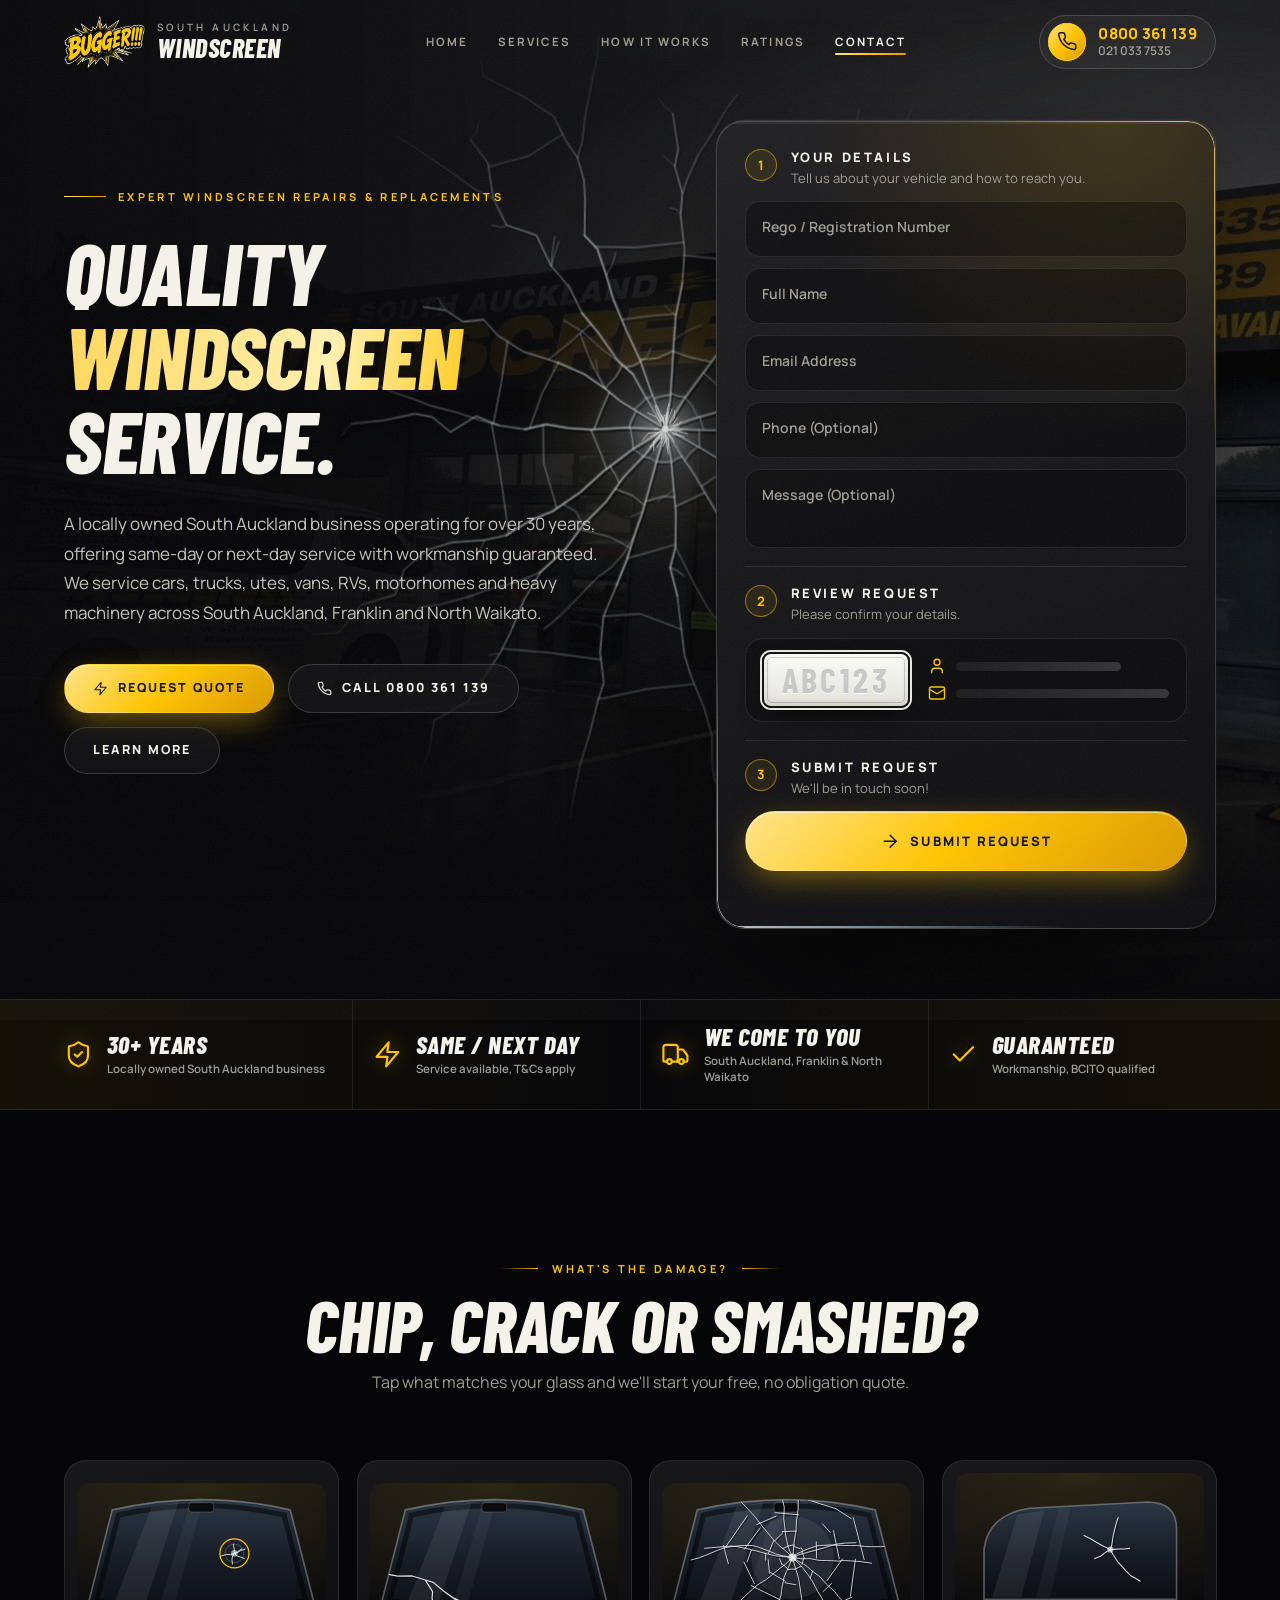
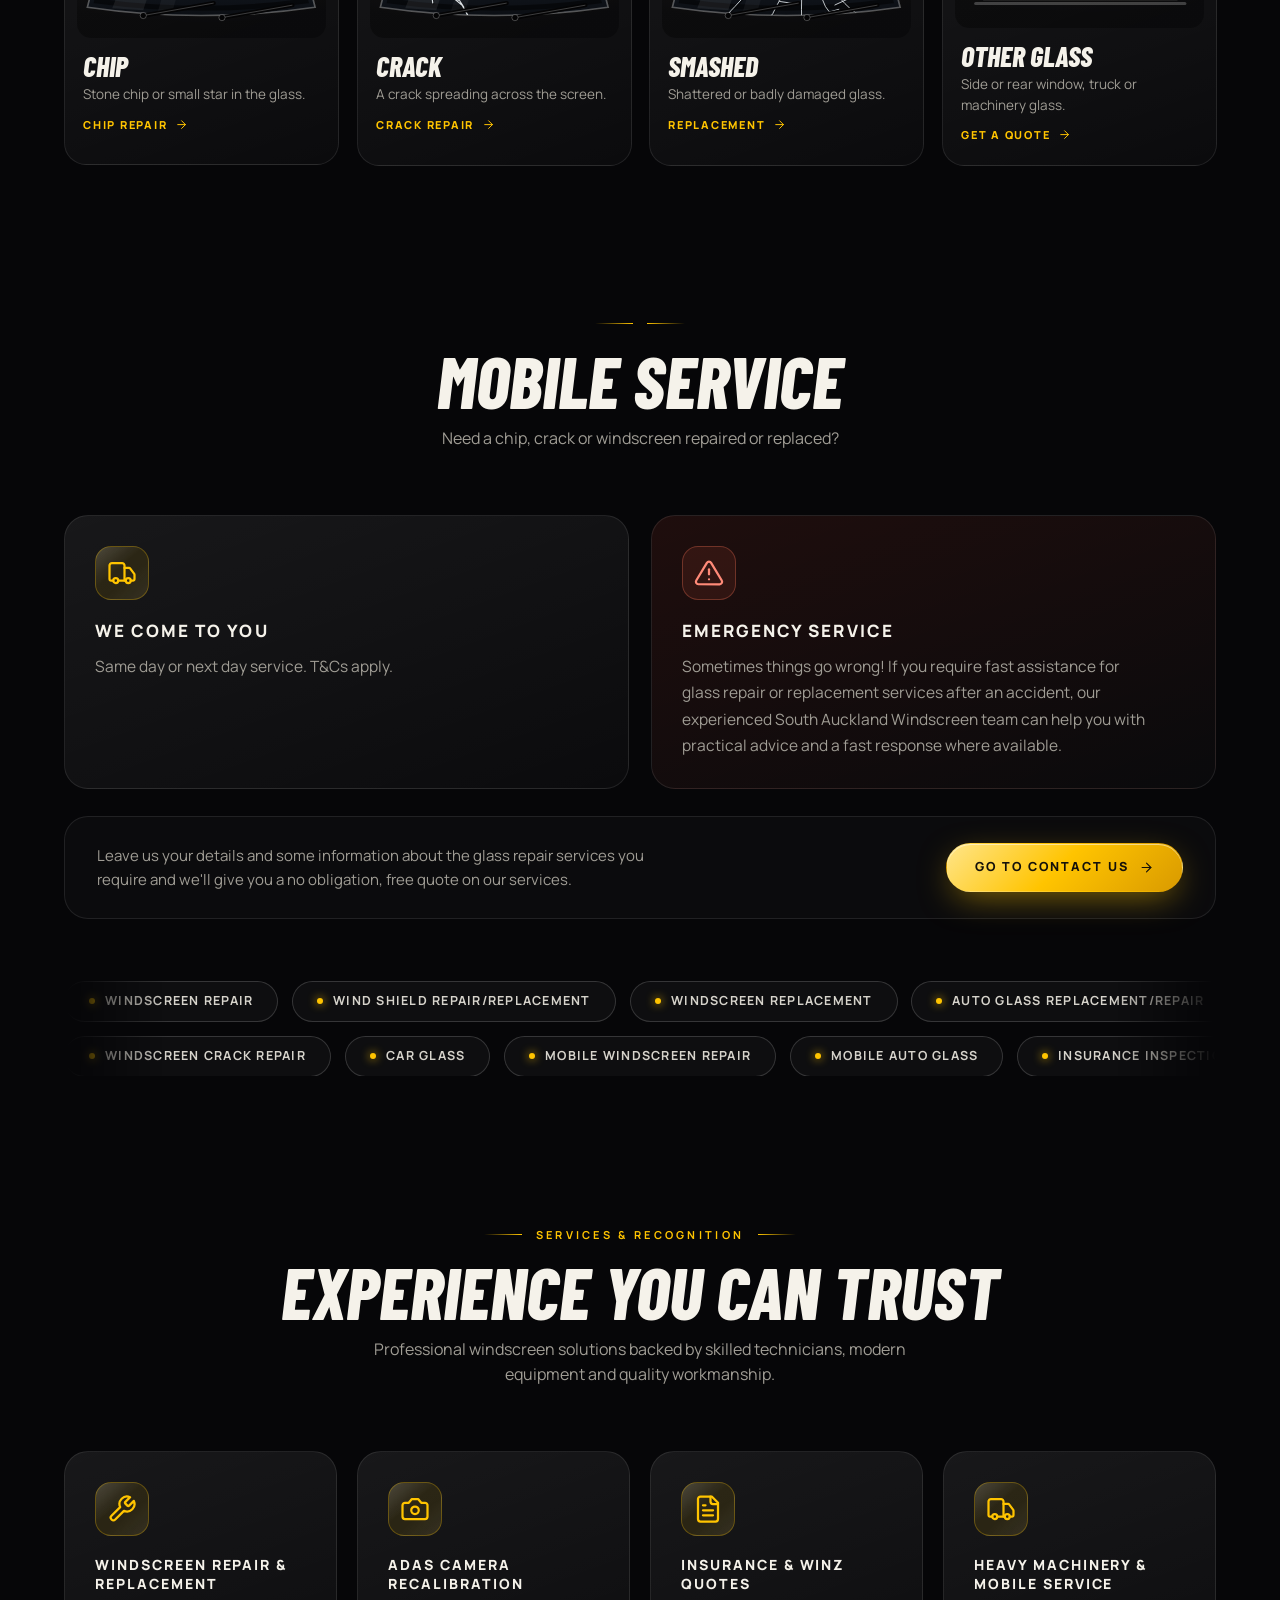
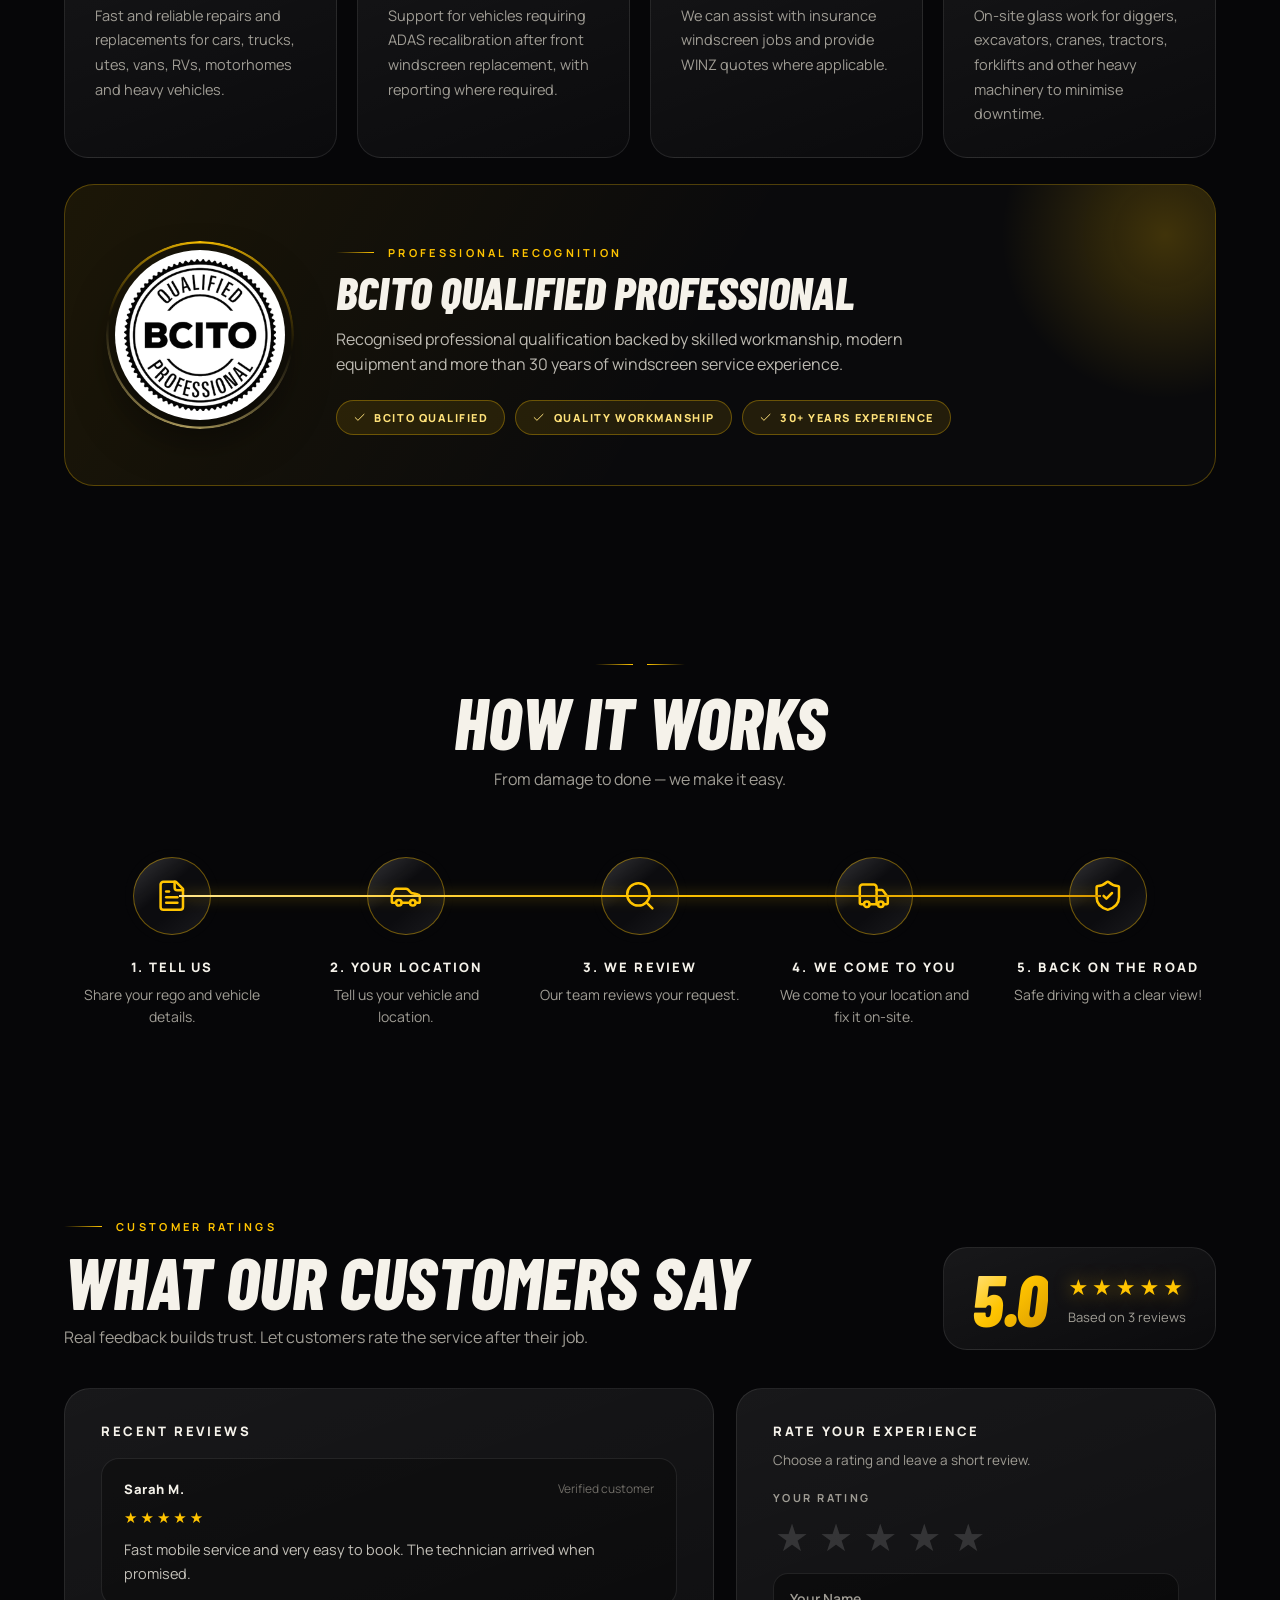
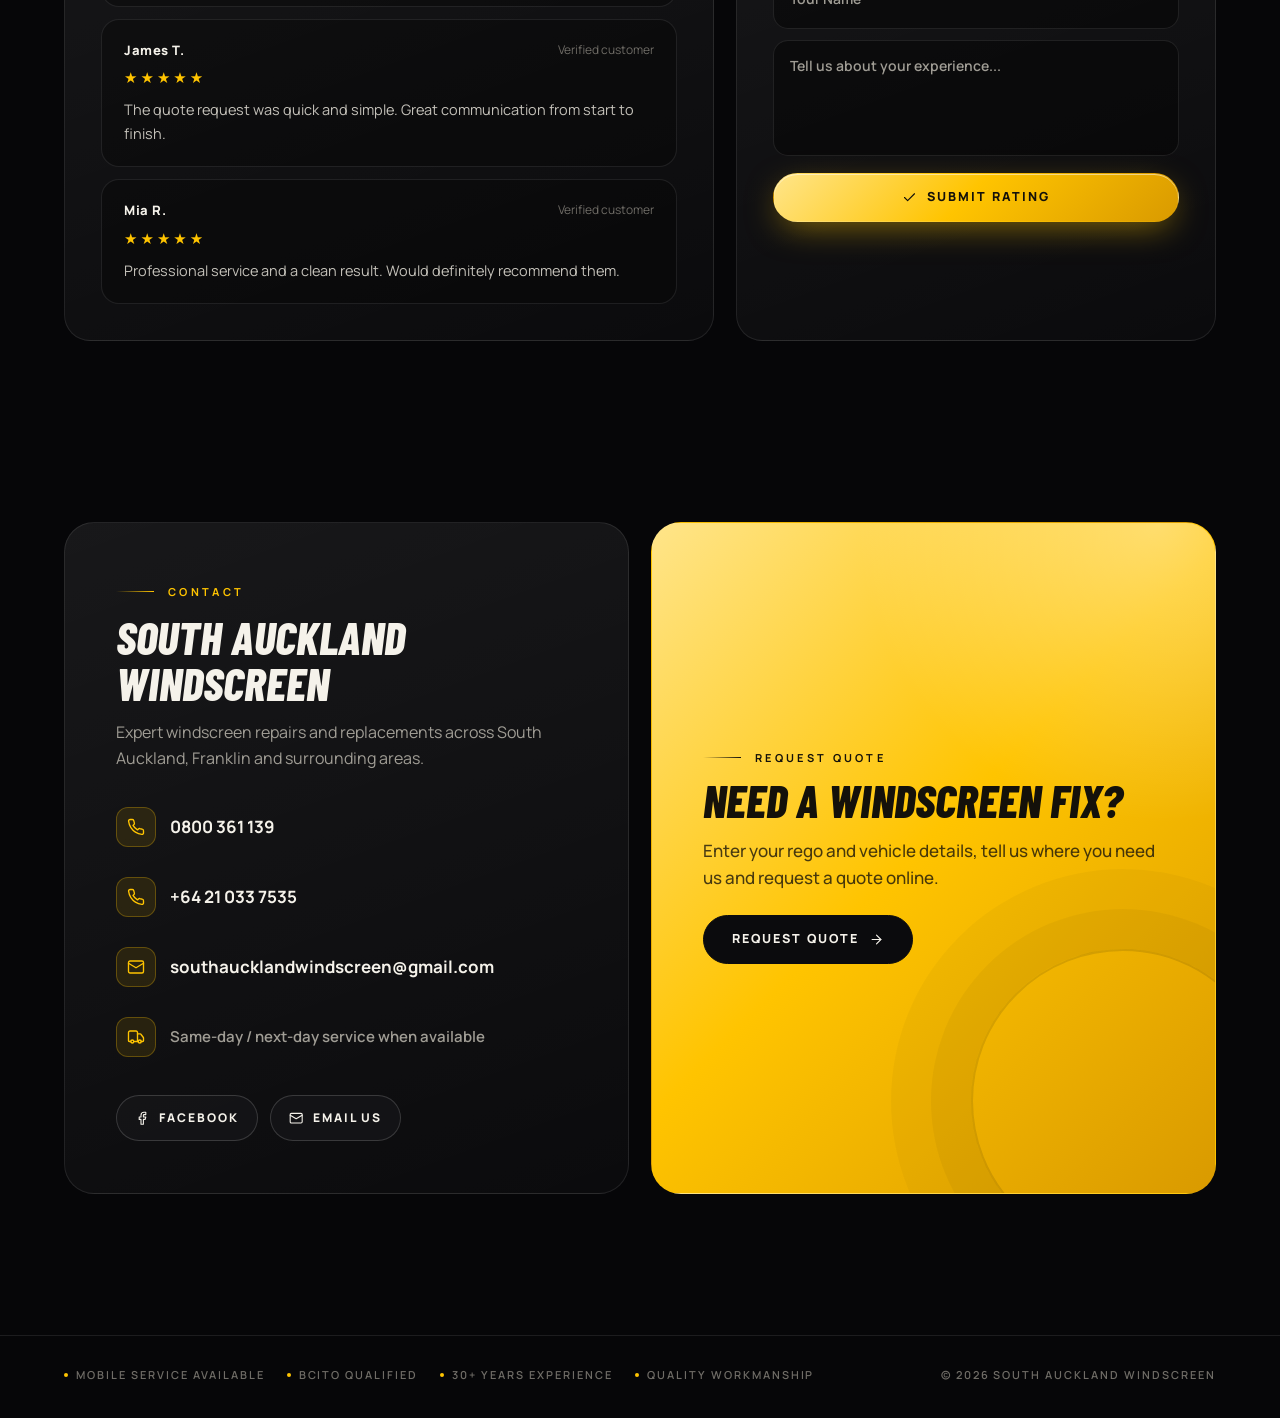
==== commit e94bf9ce: "Add TV static that builds with scroll speed - Noise texture generated by grained.js (MIT, vendored) " ====
--- a/index.html
+++ b/index.html
@@ -736,6 +736,15 @@
   footer{padding-bottom:calc(84px + env(safe-area-inset-bottom))}
   .toast{bottom:calc(78px + env(safe-area-inset-bottom))}
 }
+
+/* ---- TV static while scrolling (noise texture generated by grained.js) ---- */
+#tvstatic{position:fixed!important;inset:0;z-index:94;pointer-events:none;opacity:0;visibility:hidden;overflow:hidden;will-change:opacity}
+#tvstatic.on{visibility:visible}
+#tvstatic:not(.on):before,#tvstatic:not(.on) i{animation-play-state:paused!important}
+#tvstatic:after{content:"";position:absolute;inset:0;background:repeating-linear-gradient(0deg,rgba(0,0,0,.34) 0 1px,transparent 1px 3px)}
+#tvstatic i{position:absolute;left:0;right:0;top:0;height:16vh;background:linear-gradient(to bottom,transparent,rgba(255,255,255,.16) 45%,rgba(255,214,102,.2) 50%,rgba(255,255,255,.16) 55%,transparent);animation:tvBar 1.5s linear infinite;will-change:transform}
+@keyframes tvBar{from{transform:translate3d(0,-20vh,0)}to{transform:translate3d(0,105vh,0)}}
+@media(prefers-reduced-motion:reduce){#tvstatic{display:none}}
 </style>
 </head>
 <body>
@@ -769,6 +778,7 @@
 <div class="glow" id="glow" aria-hidden="true"></div>
 <div class="grain" aria-hidden="true"></div>
 <div id="sparks" aria-hidden="true"></div>
+<div id="tvstatic" aria-hidden="true"><i></i></div>
 <div id="progress" aria-hidden="true"></div>
 
 <header id="hdr">
@@ -1218,6 +1228,7 @@
 <div class="toast" id="toast" role="status"></div>
 
 <script src="vendor/lenis.min.js" defer></script>
+<script src="vendor/grained.min.js" defer></script>
 <script src="saw-config.js"></script>
 <script>
 /* Sends the quote request straight to a serverless function which emails it. No login, no database. */
@@ -1311,6 +1322,23 @@
 }
 addEventListener('scroll',()=>{if(!tick){tick=true;requestAnimationFrame(onScroll)}},{passive:true});
 onScroll();
+
+/* ---- TV static that builds with scroll speed (noise by grained.js, MIT) ---- */
+const tv=$('#tvstatic');
+if(tv&&window.grained&&!reduce){
+  grained('#tvstatic',{animate:true,patternWidth:150,patternHeight:150,grainOpacity:.6,grainDensity:1,grainWidth:1.4,grainHeight:1.4,grainChaos:.55,grainSpeed:9});
+  let ly=scrollY, lt=performance.now(), cur=0, run=false, last=0, vs=0;
+  function tvLoop(t){
+    const dt=Math.max(t-lt,1), v=Math.abs(scrollY-ly)/dt*1000; ly=scrollY; lt=t;
+    vs+=(v-vs)*(1-Math.exp(-dt/90));
+    const tgt=Math.min(Math.max(vs-200,0)/2400,1)*.34, k=1-Math.exp(-dt/(tgt>cur?70:260));
+    cur+=(tgt-cur)*k;
+    if(t-last>220&&cur<.004){cur=0;tv.style.opacity=0;tv.classList.remove('on');run=false;return}
+    tv.style.opacity=cur.toFixed(3);
+    requestAnimationFrame(tvLoop);
+  }
+  addEventListener('scroll',()=>{last=performance.now();if(run)return;run=true;lt=last-16;vs=0;tv.classList.add('on');requestAnimationFrame(tvLoop)},{passive:true});
+}
 
 /* ---- active nav ---- */
 const links=$$('nav.links a');
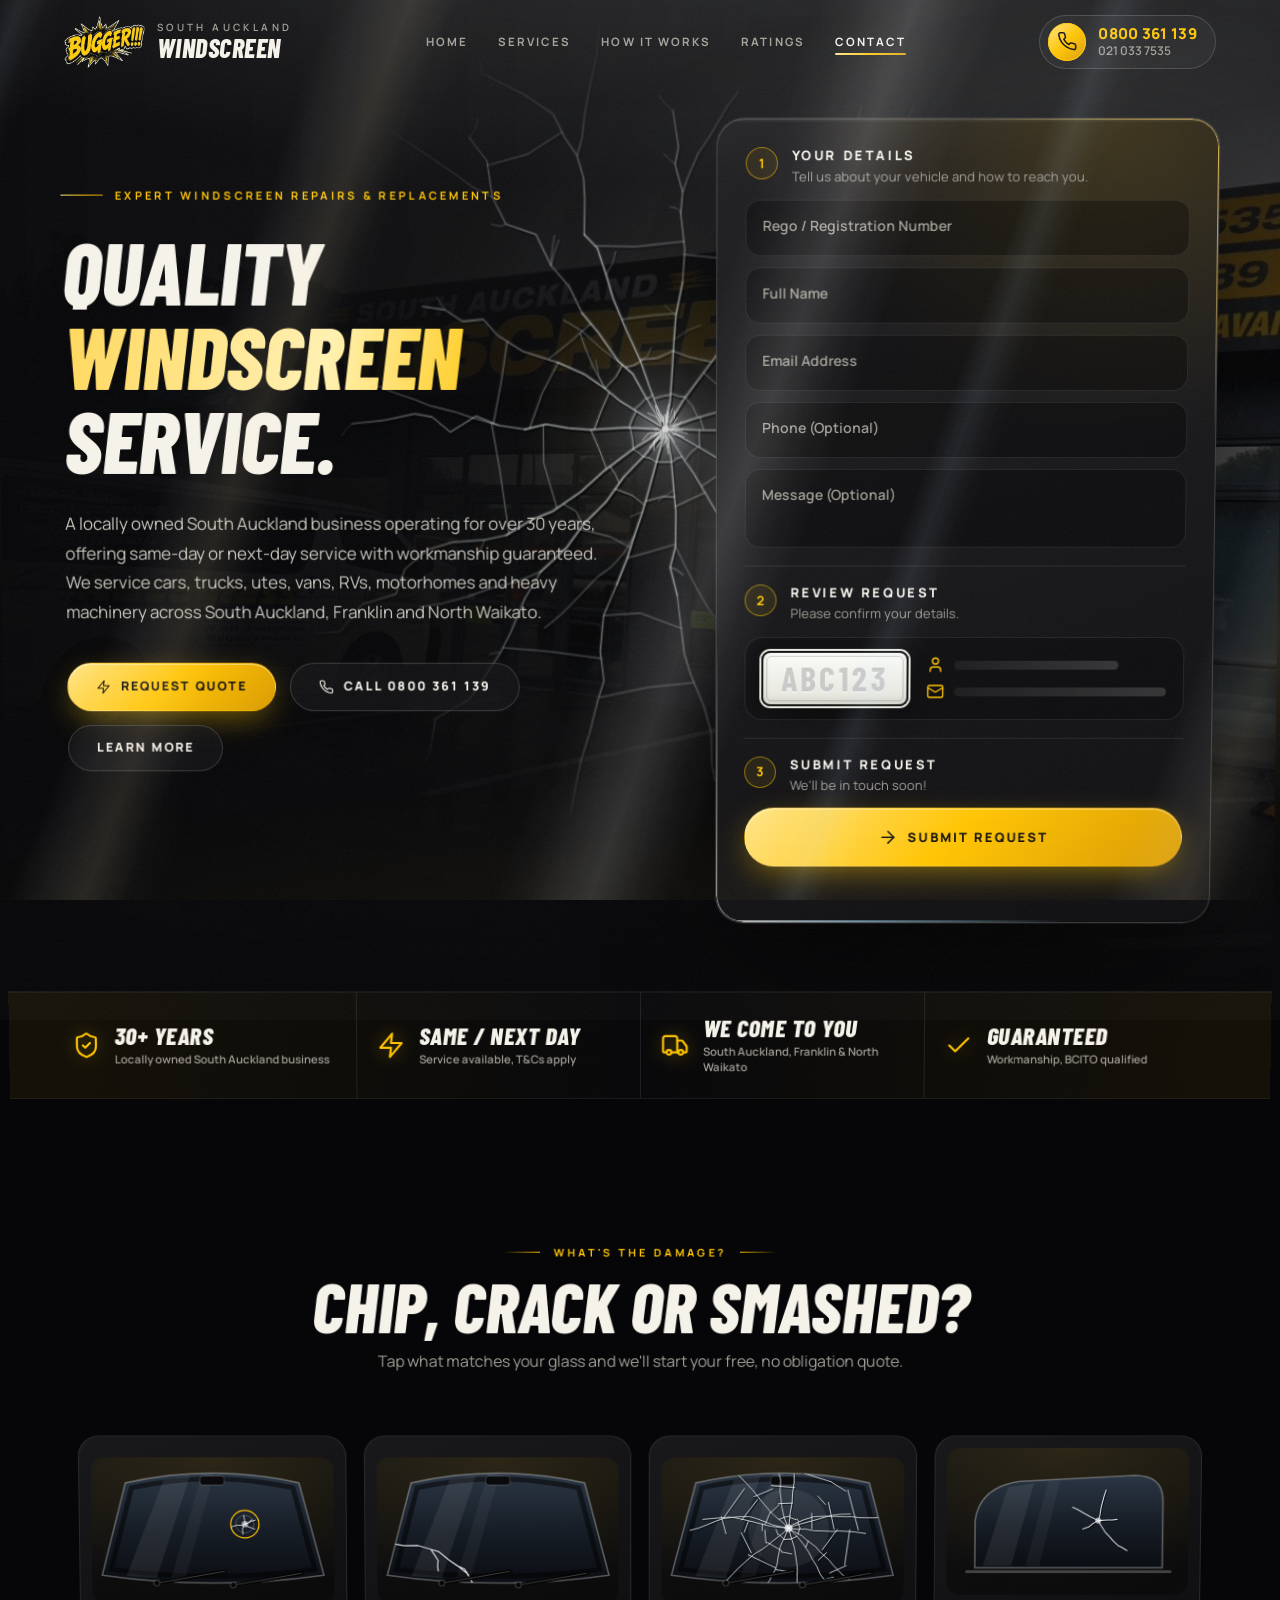
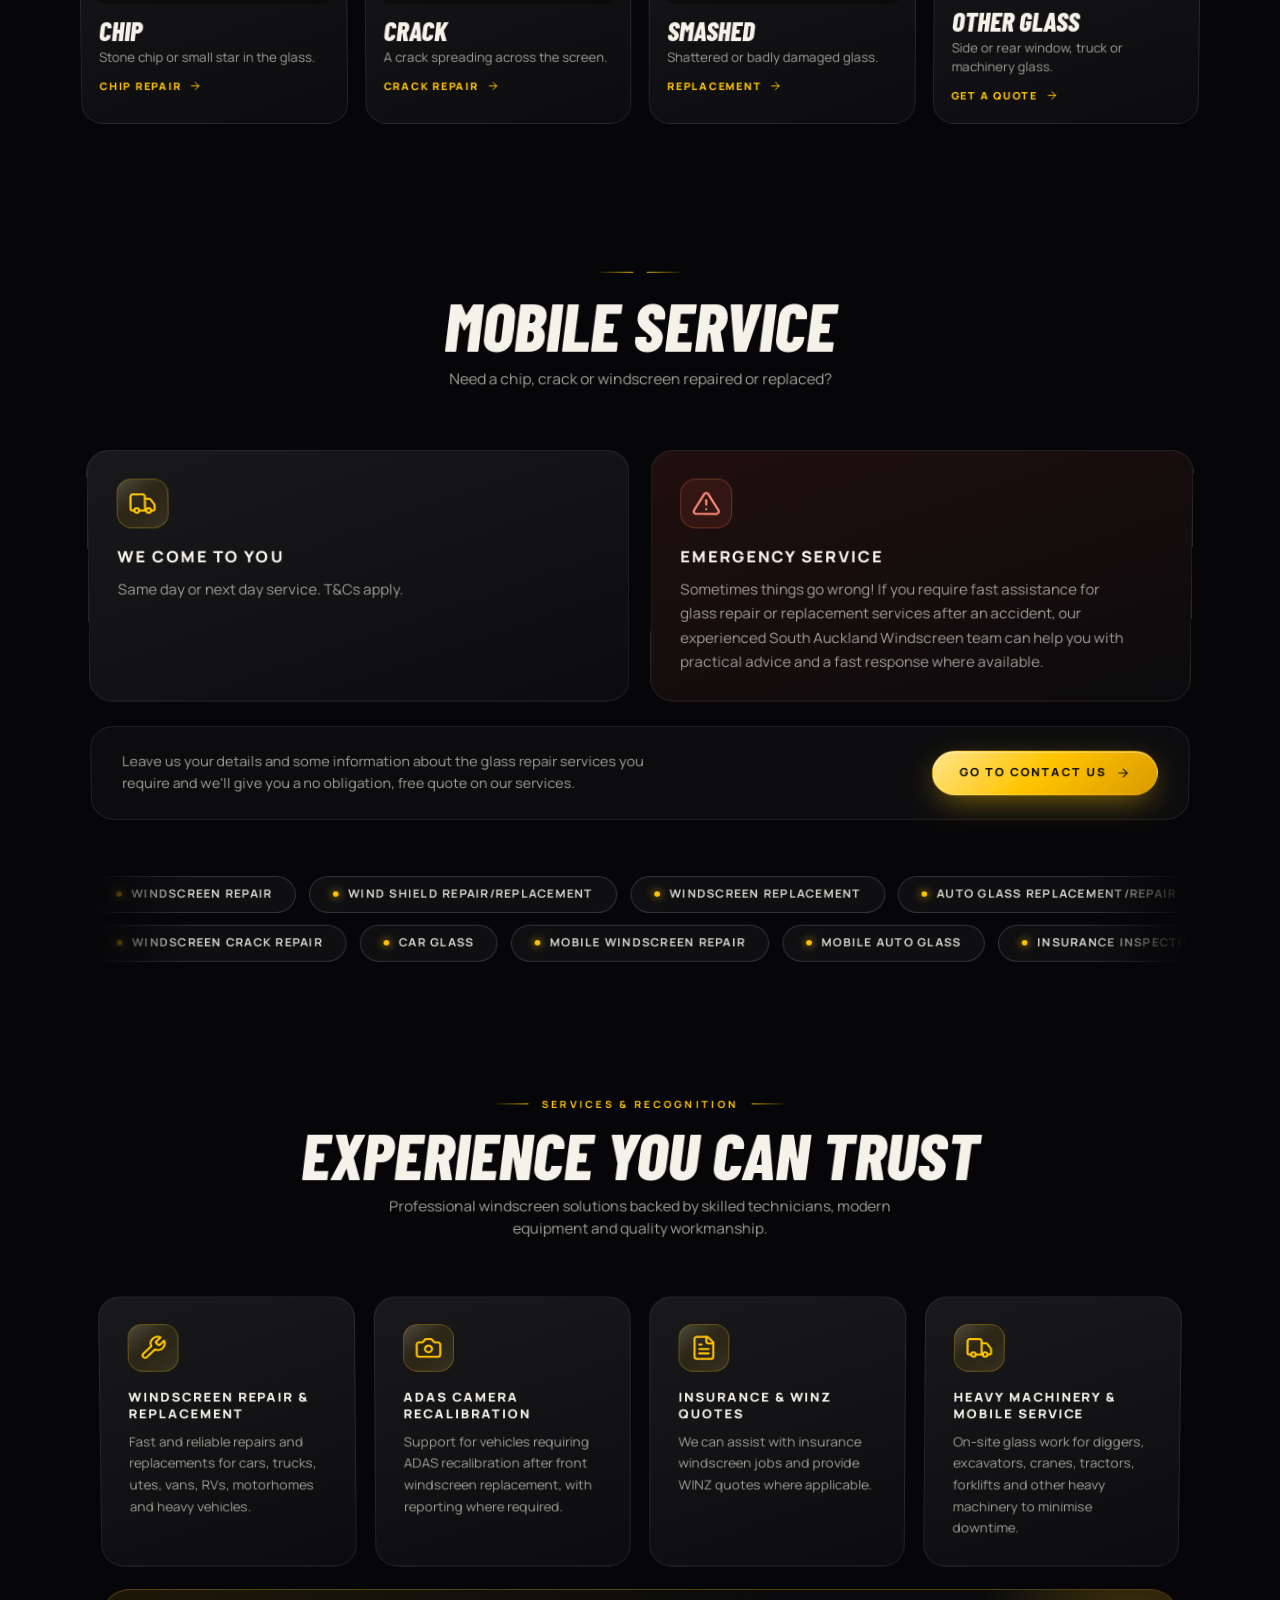
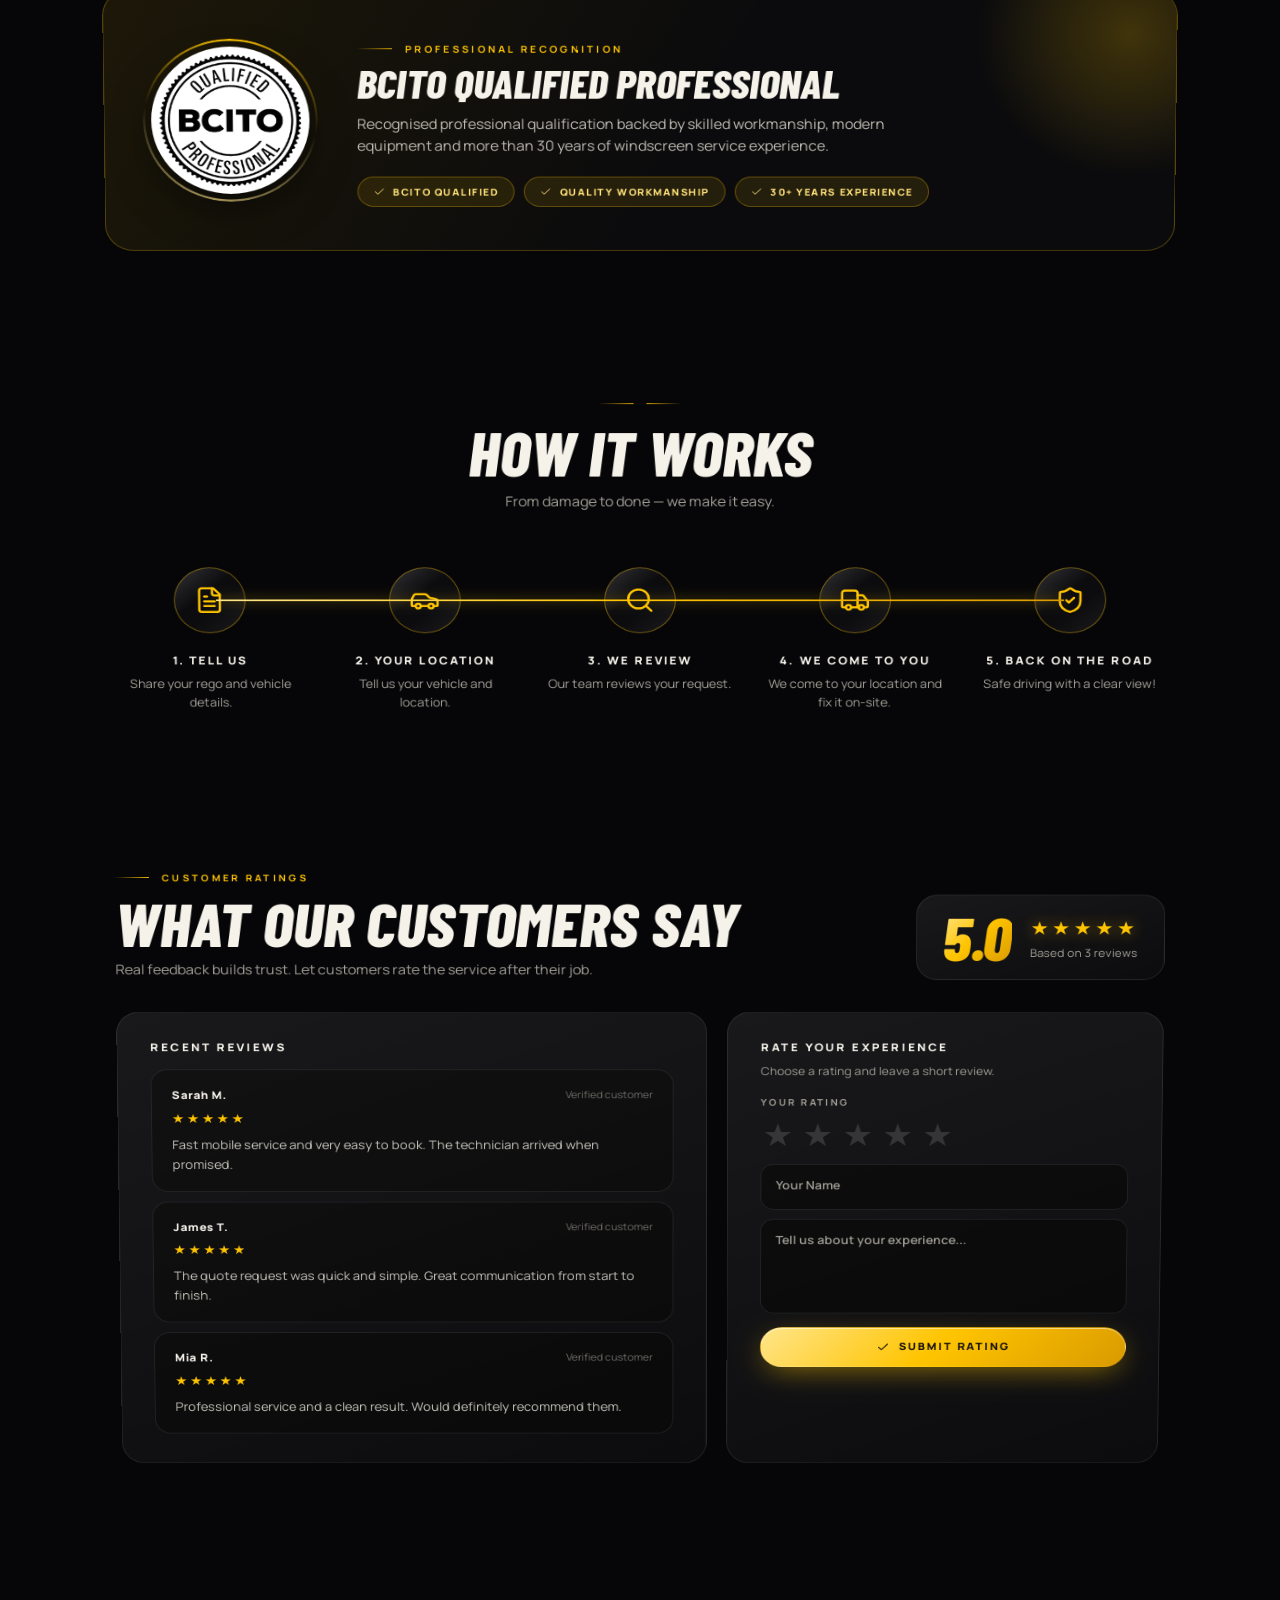
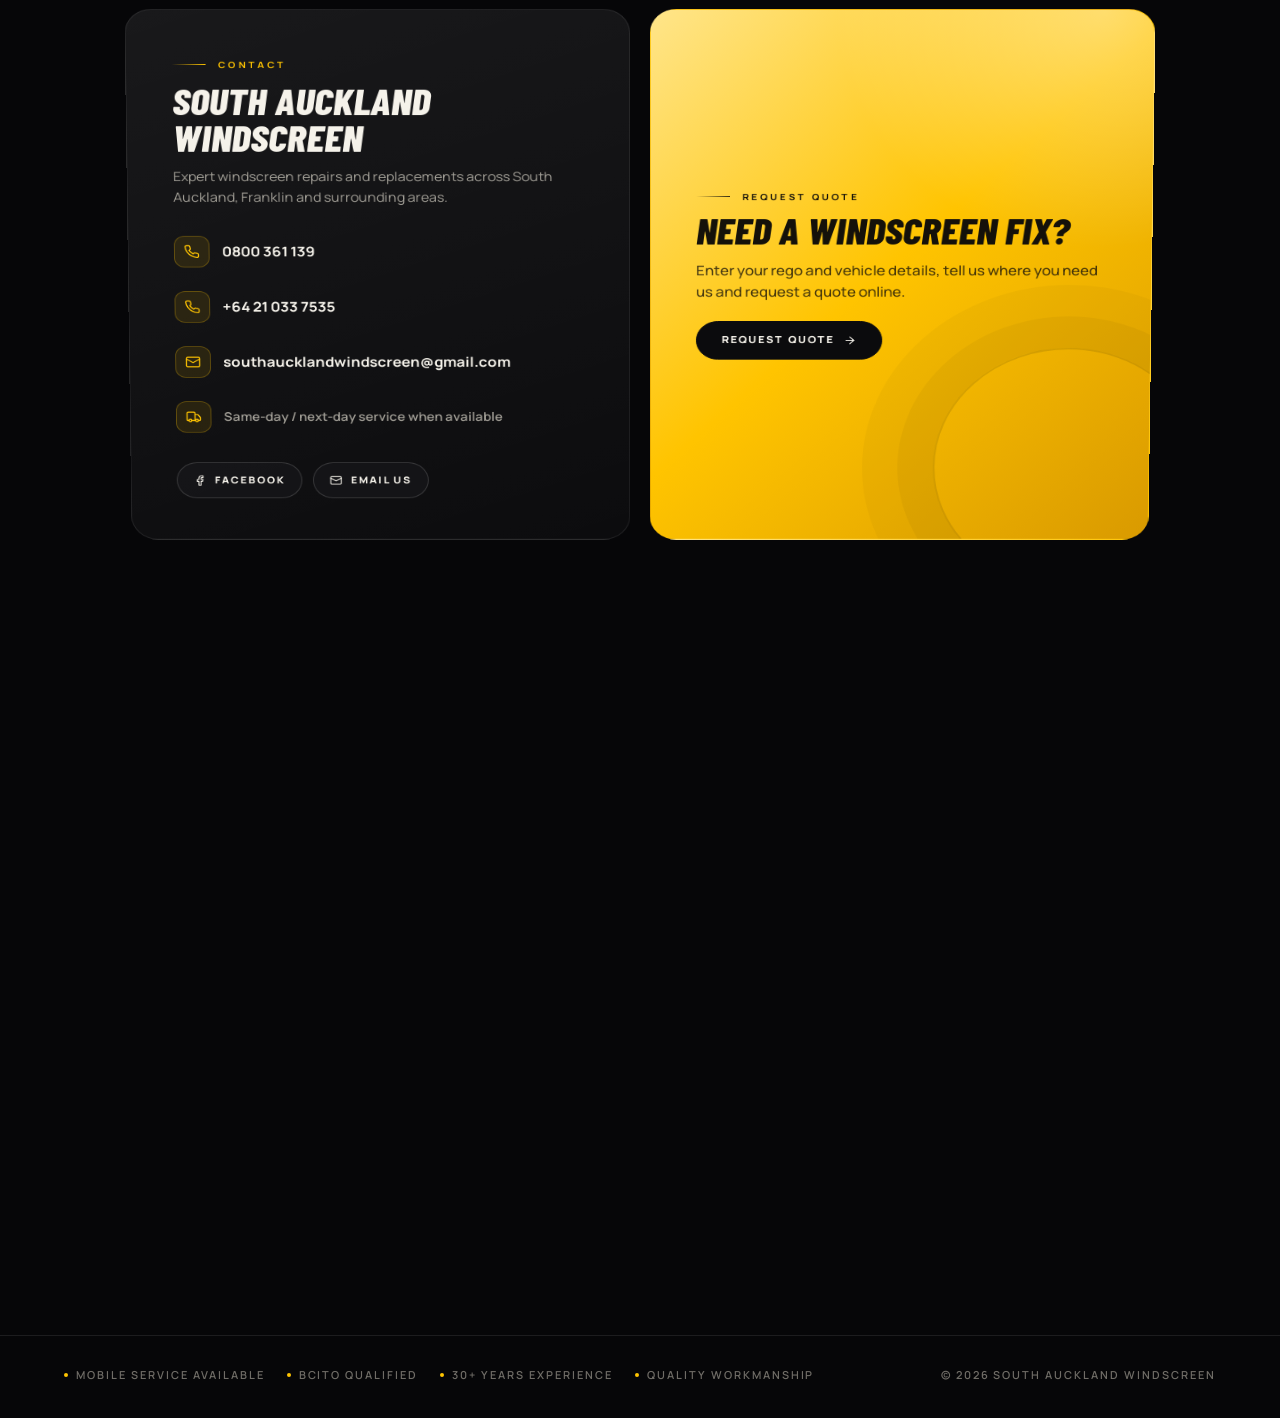
==== commit a9e512fe: "Replace scroll static with windscreen glass reflections and tilt - Diagonal light reflections slide " ====
--- a/index.html
+++ b/index.html
@@ -737,14 +737,15 @@
   .toast{bottom:calc(78px + env(safe-area-inset-bottom))}
 }
 
-/* ---- TV static while scrolling (noise texture generated by grained.js) ---- */
-#tvstatic{position:fixed!important;inset:0;z-index:94;pointer-events:none;opacity:0;visibility:hidden;overflow:hidden;will-change:opacity}
-#tvstatic.on{visibility:visible}
-#tvstatic:not(.on):before,#tvstatic:not(.on) i{animation-play-state:paused!important}
-#tvstatic:after{content:"";position:absolute;inset:0;background:repeating-linear-gradient(0deg,rgba(0,0,0,.34) 0 1px,transparent 1px 3px)}
-#tvstatic i{position:absolute;left:0;right:0;top:0;height:16vh;background:linear-gradient(to bottom,transparent,rgba(255,255,255,.16) 45%,rgba(255,214,102,.2) 50%,rgba(255,255,255,.16) 55%,transparent);animation:tvBar 1.5s linear infinite;will-change:transform}
-@keyframes tvBar{from{transform:translate3d(0,-20vh,0)}to{transform:translate3d(0,105vh,0)}}
-@media(prefers-reduced-motion:reduce){#tvstatic{display:none}}
+/* ---- windscreen glass: reflections slide across and the page tilts while scrolling ---- */
+#glass{position:fixed;inset:0;z-index:94;pointer-events:none;opacity:0;visibility:hidden;overflow:hidden;will-change:opacity;
+  background:radial-gradient(120% 55% at 50% -12%,rgba(255,255,255,.13),rgba(255,255,255,0) 62%),radial-gradient(120% 45% at 50% 112%,rgba(255,214,102,.07),rgba(255,214,102,0) 60%)}
+#glass.on{visibility:visible}
+#glass i{position:absolute;top:-20%;bottom:-20%;left:-40%;width:calc(180% + 1100px);will-change:transform;
+  background:linear-gradient(90deg,transparent 0,transparent 6%,rgba(255,255,255,.035) 9%,rgba(255,255,255,.17) 15%,rgba(255,255,255,.05) 19.5%,transparent 23%,transparent 31%,rgba(200,230,255,.10) 33.5%,rgba(255,255,255,.02) 36%,transparent 38%,transparent 62%,rgba(255,255,255,.06) 65%,rgba(255,236,190,.13) 69%,rgba(255,255,255,.02) 73%,transparent 76%,transparent 100%) 0 0/1100px 100% repeat-x}
+main{will-change:auto}
+html.tilting main{will-change:transform;backface-visibility:hidden}
+@media(prefers-reduced-motion:reduce){#glass{display:none}}
 </style>
 </head>
 <body>
@@ -778,7 +779,7 @@
 <div class="glow" id="glow" aria-hidden="true"></div>
 <div class="grain" aria-hidden="true"></div>
 <div id="sparks" aria-hidden="true"></div>
-<div id="tvstatic" aria-hidden="true"><i></i></div>
+<div id="glass" aria-hidden="true"><i></i></div>
 <div id="progress" aria-hidden="true"></div>
 
 <header id="hdr">
@@ -1228,7 +1229,6 @@
 <div class="toast" id="toast" role="status"></div>
 
 <script src="vendor/lenis.min.js" defer></script>
-<script src="vendor/grained.min.js" defer></script>
 <script src="saw-config.js"></script>
 <script>
 /* Sends the quote request straight to a serverless function which emails it. No login, no database. */
@@ -1323,21 +1323,30 @@
 addEventListener('scroll',()=>{if(!tick){tick=true;requestAnimationFrame(onScroll)}},{passive:true});
 onScroll();
 
-/* ---- TV static that builds with scroll speed (noise by grained.js, MIT) ---- */
-const tv=$('#tvstatic');
-if(tv&&window.grained&&!reduce){
-  grained('#tvstatic',{animate:true,patternWidth:150,patternHeight:150,grainOpacity:.6,grainDensity:1,grainWidth:1.4,grainHeight:1.4,grainChaos:.55,grainSpeed:9});
-  let ly=scrollY, lt=performance.now(), cur=0, run=false, last=0, vs=0;
-  function tvLoop(t){
-    const dt=Math.max(t-lt,1), v=Math.abs(scrollY-ly)/dt*1000; ly=scrollY; lt=t;
-    vs+=(v-vs)*(1-Math.exp(-dt/90));
-    const tgt=Math.min(Math.max(vs-200,0)/2400,1)*.34, k=1-Math.exp(-dt/(tgt>cur?70:260));
-    cur+=(tgt-cur)*k;
-    if(t-last>220&&cur<.004){cur=0;tv.style.opacity=0;tv.classList.remove('on');run=false;return}
-    tv.style.opacity=cur.toFixed(3);
-    requestAnimationFrame(tvLoop);
+/* ---- windscreen glass while scrolling: reflections slide, page tilts with scroll speed ---- */
+const glass=$('#glass');
+if(glass&&!reduce){
+  const streaks=glass.firstElementChild, mainEl=$('main'), root=document.documentElement;
+  const MAXT=fine?2.6:1.8;
+  let ly=scrollY, lt=performance.now(), cur=0, tilt=0, vs=0, run=false, last=0;
+  function glassLoop(t){
+    const dt=Math.min(Math.max(t-lt,1),60), y=scrollY, v=(y-ly)/dt*1000; ly=y; lt=t;
+    vs+=(v-vs)*(1-Math.exp(-dt/110));
+    const sp=Math.abs(vs), tgt=Math.min(Math.max(sp-120,0)/1800,1);
+    cur+=(tgt-cur)*(1-Math.exp(-dt/(tgt>cur?90:320)));
+    const tt=Math.max(-1,Math.min(1,vs/2600))*MAXT;
+    tilt+=(tt-tilt)*(1-Math.exp(-dt/140));
+    if(t-last>260&&cur<.004&&Math.abs(tilt)<.01){
+      cur=0;tilt=0;glass.style.opacity=0;glass.classList.remove('on');
+      mainEl.style.transform='';root.classList.remove('tilting');run=false;return;
+    }
+    glass.style.opacity=(cur*.9).toFixed(3);
+    streaks.style.transform='translate3d('+(-((y*.55)%1100)).toFixed(1)+'px,0,0) skewX(-20deg)';
+    mainEl.style.transformOrigin='50% '+(y+innerHeight/2).toFixed(0)+'px';
+    mainEl.style.transform='perspective(1500px) rotateX('+tilt.toFixed(3)+'deg)';
+    requestAnimationFrame(glassLoop);
   }
-  addEventListener('scroll',()=>{last=performance.now();if(run)return;run=true;lt=last-16;vs=0;tv.classList.add('on');requestAnimationFrame(tvLoop)},{passive:true});
+  addEventListener('scroll',()=>{last=performance.now();if(run)return;run=true;lt=last-16;ly=scrollY;vs=0;glass.classList.add('on');root.classList.add('tilting');requestAnimationFrame(glassLoop)},{passive:true});
 }
 
 /* ---- active nav ---- */
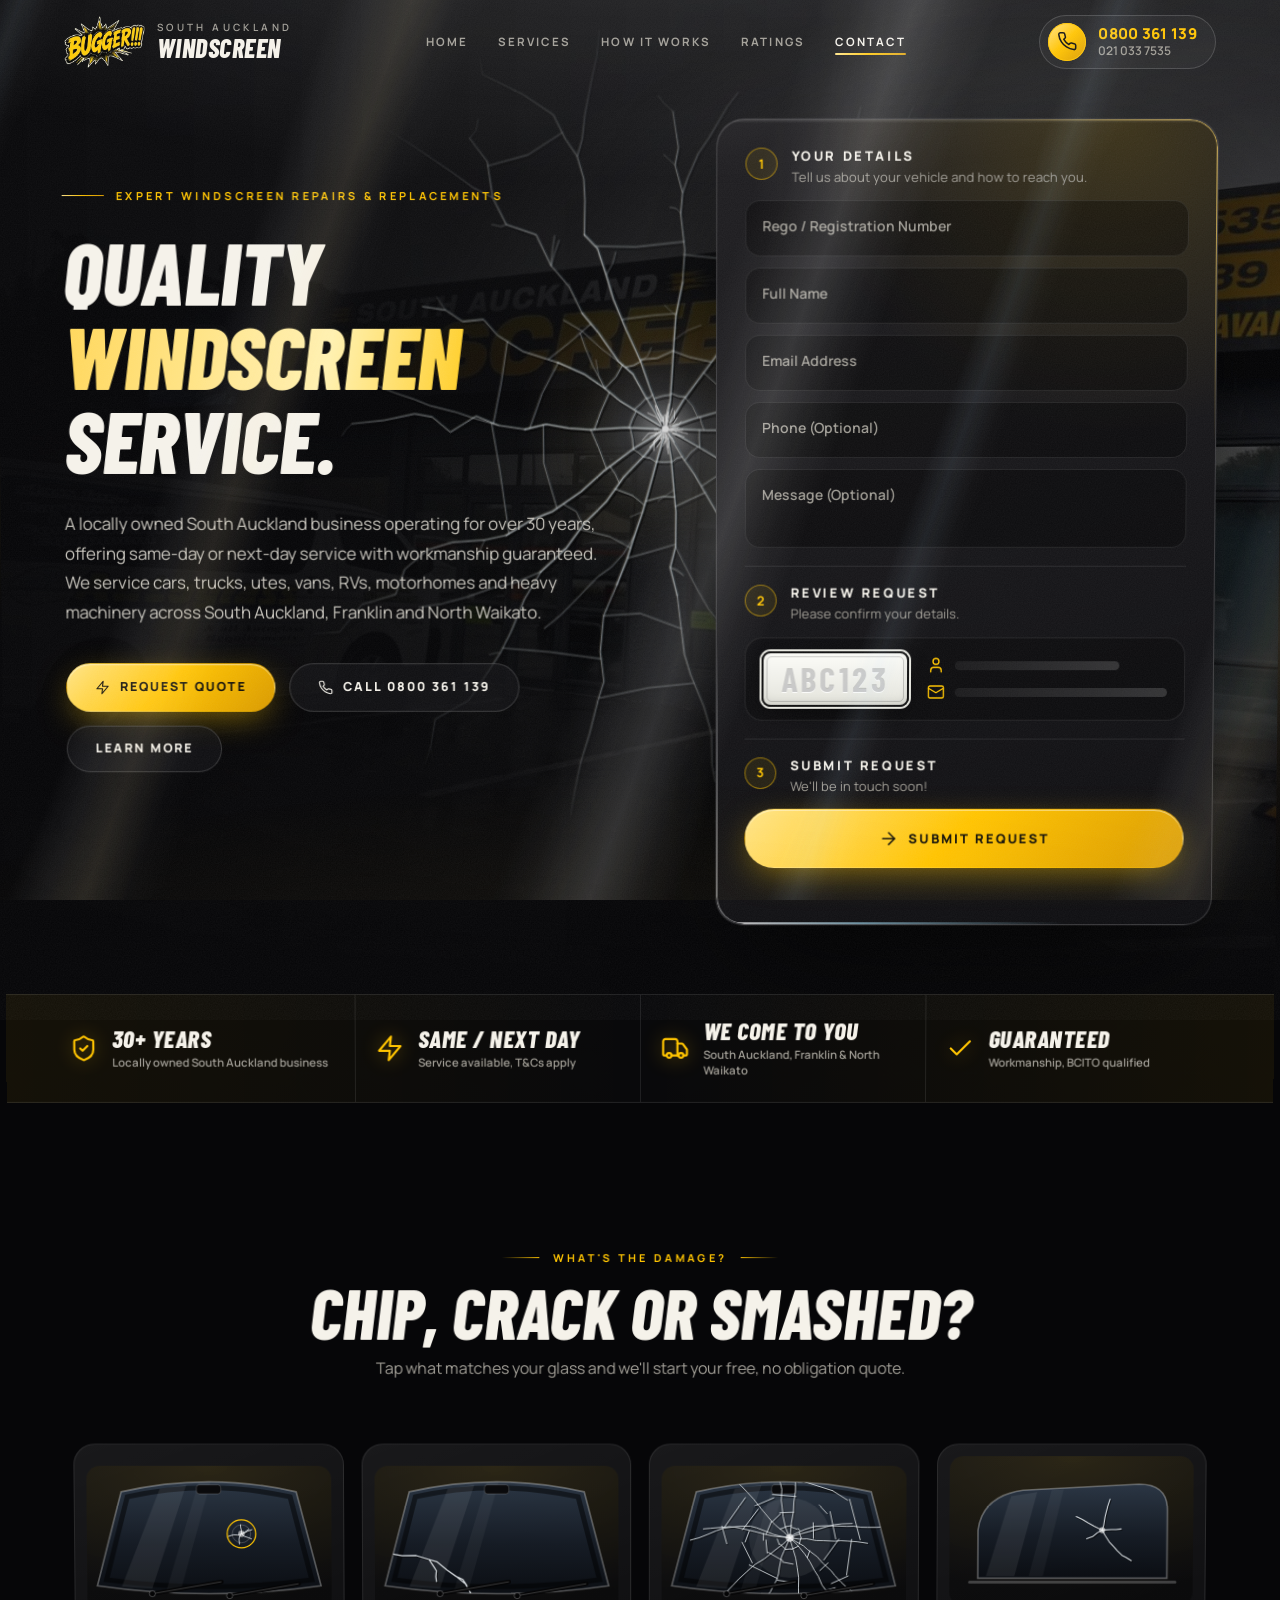
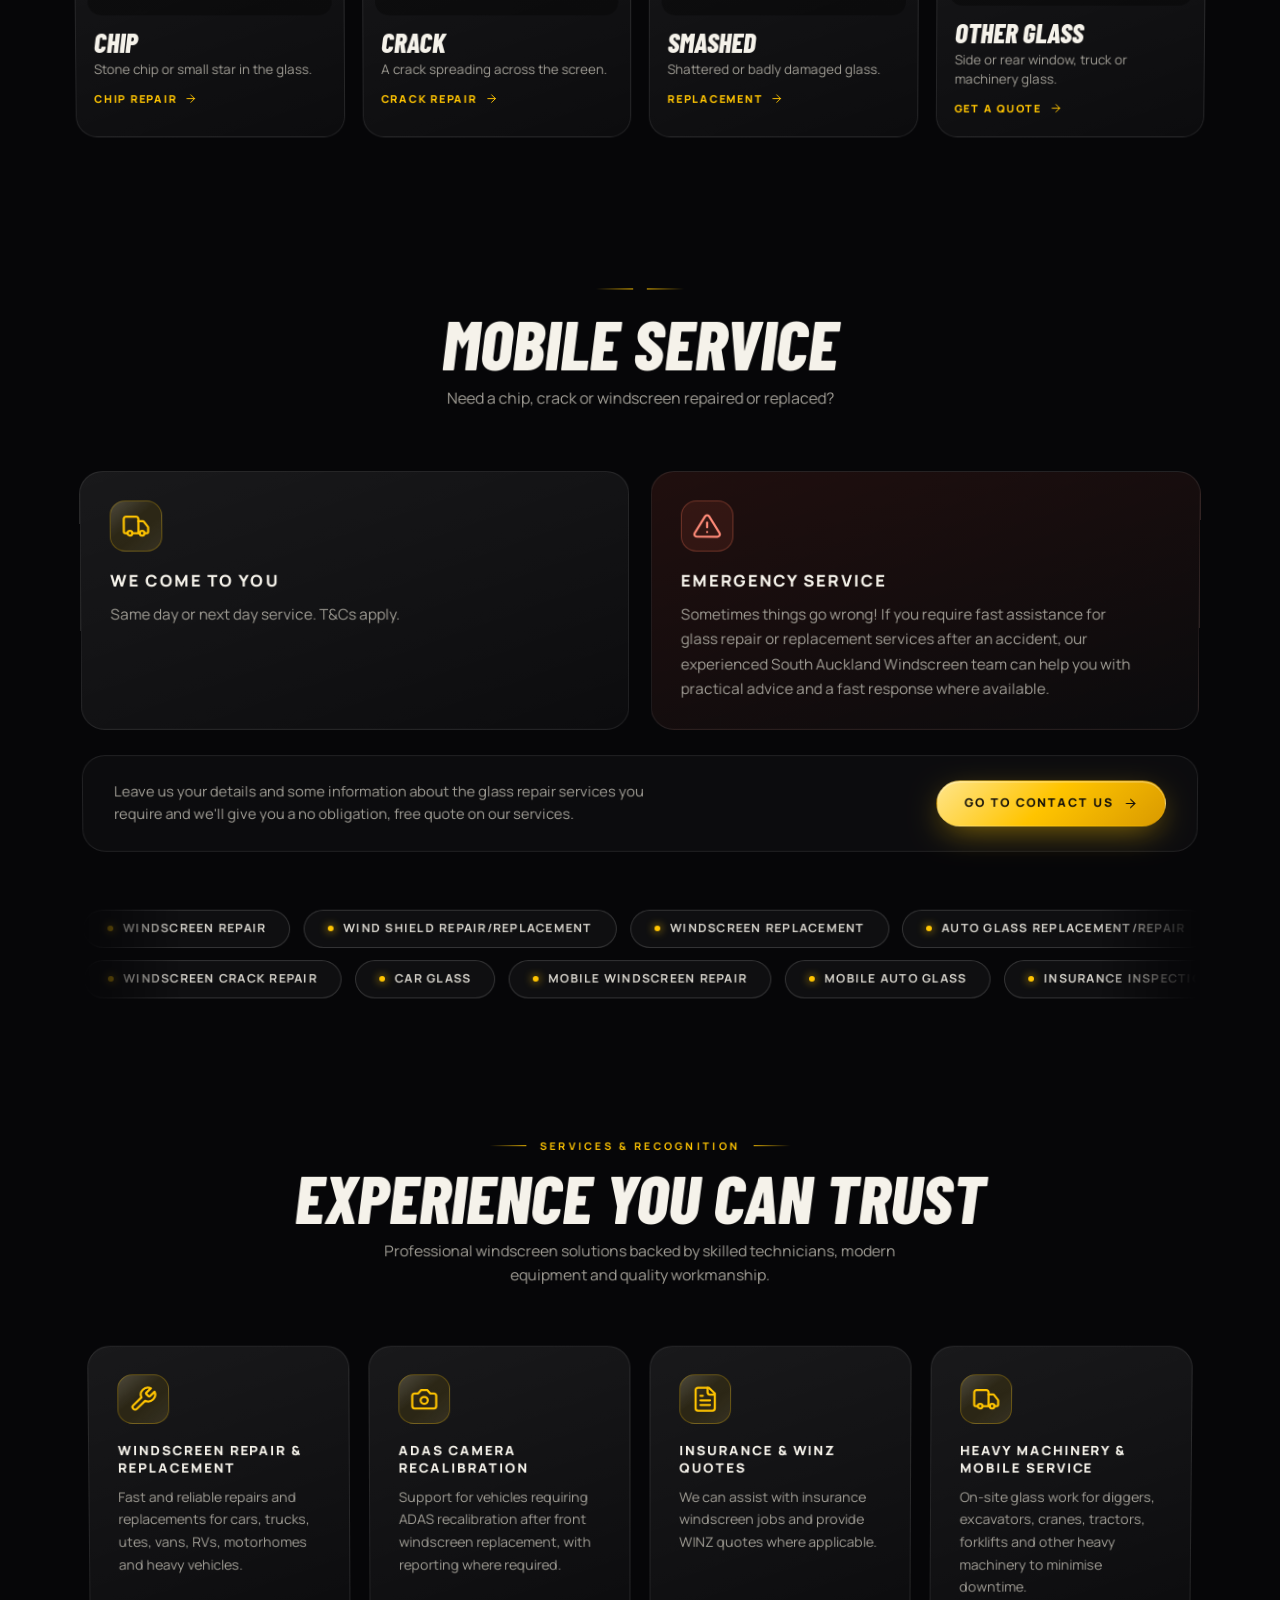
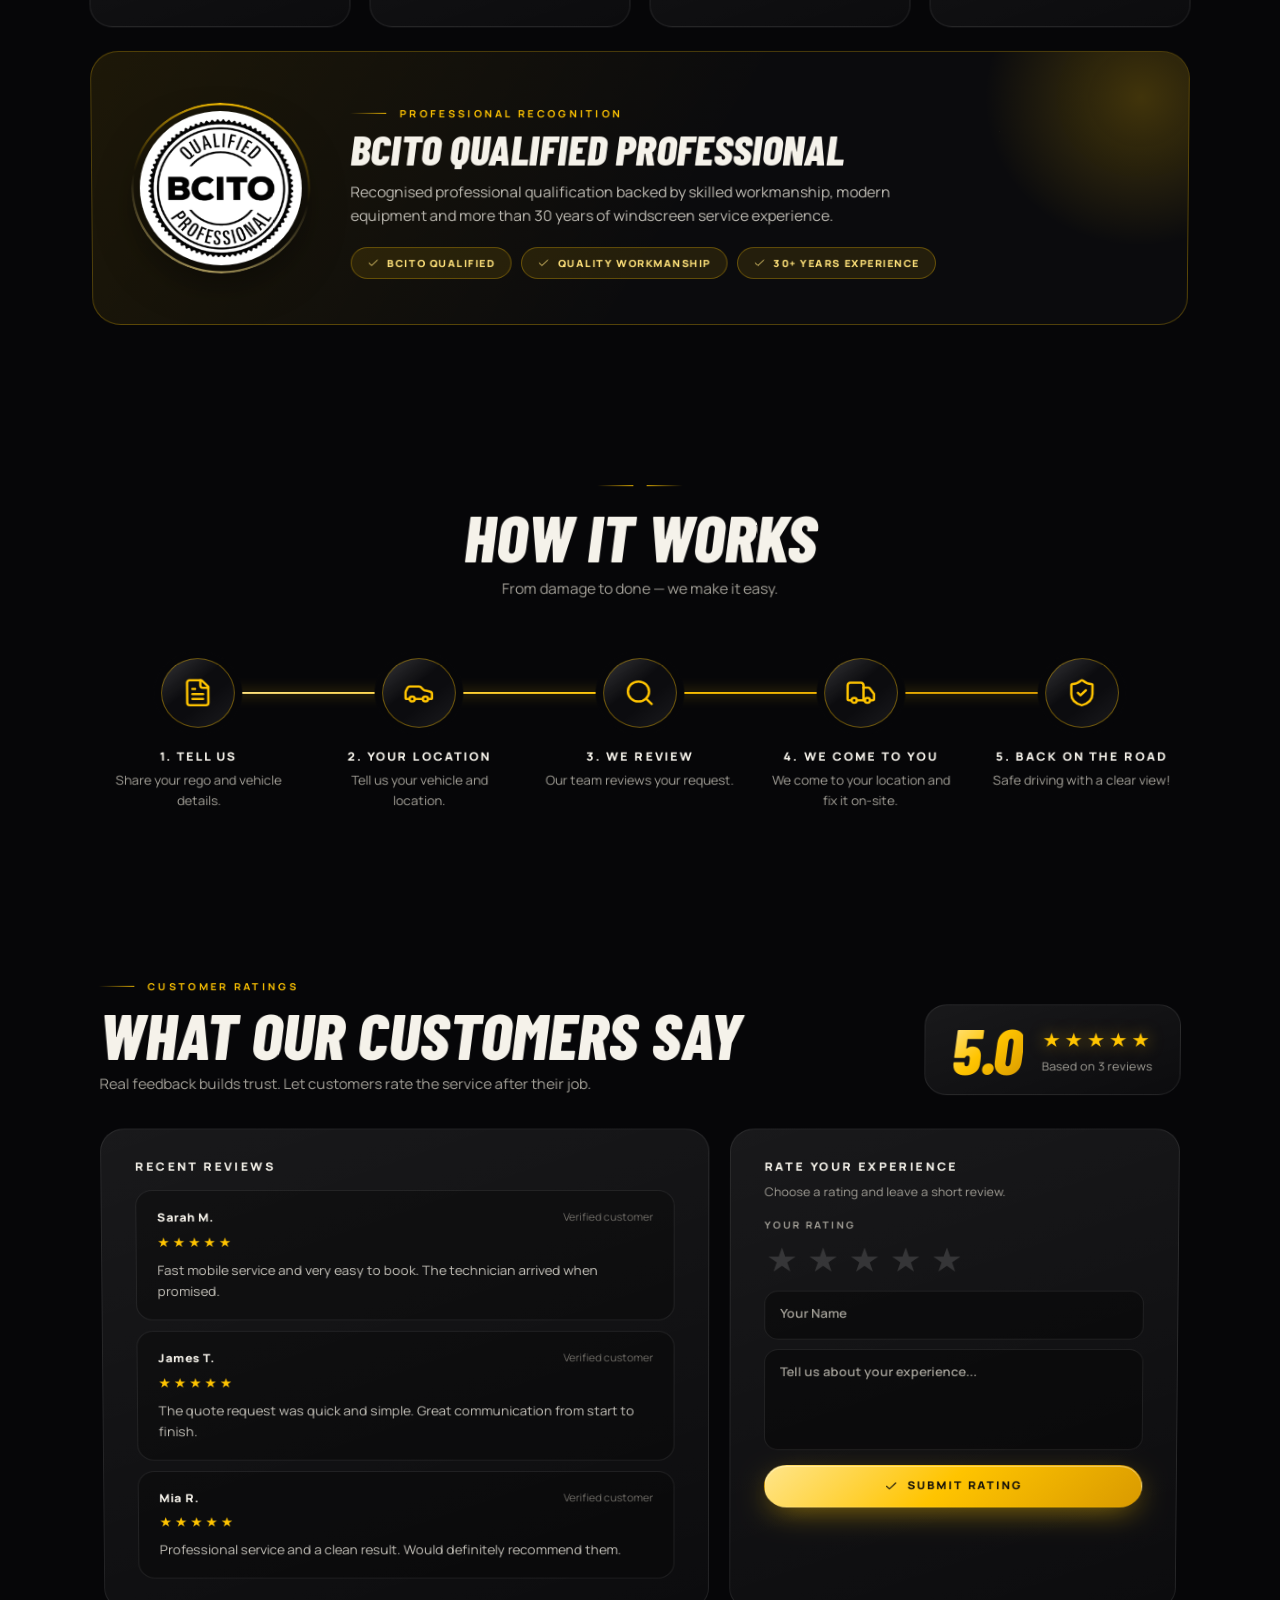
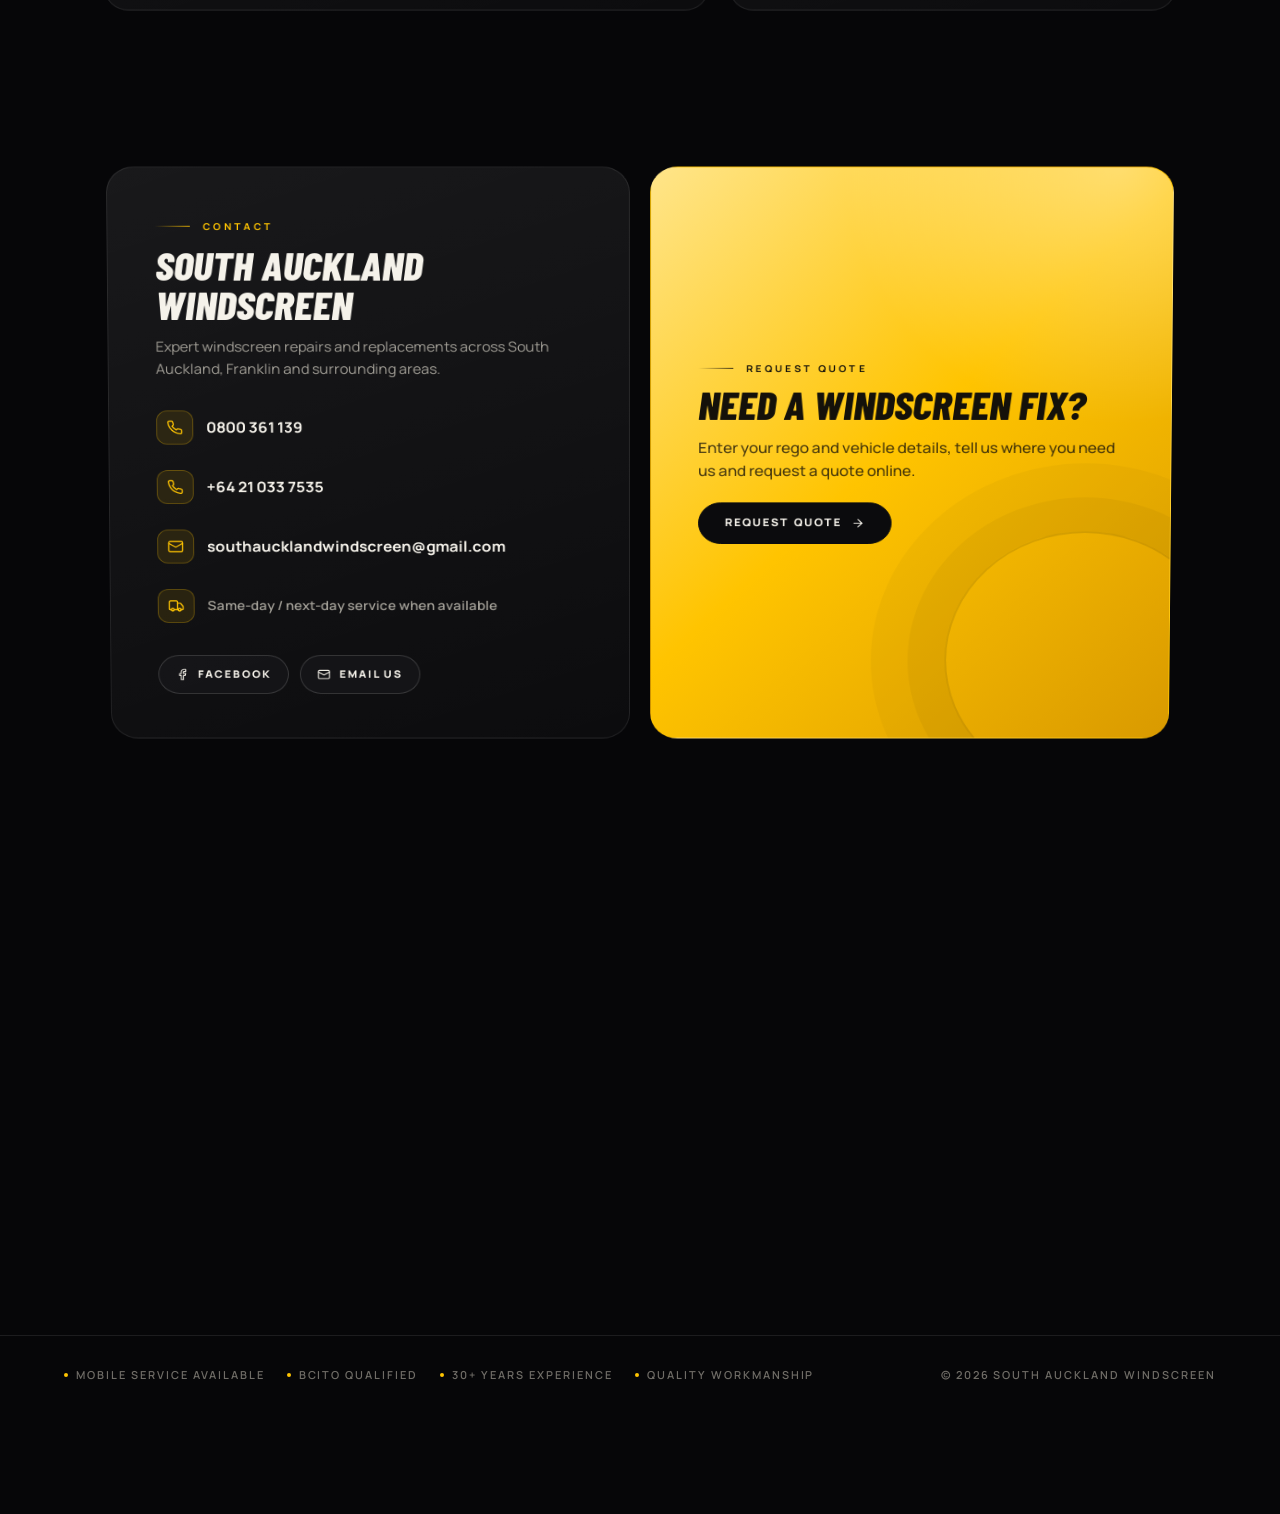
==== commit c36e5fb7: "Remove flicker: stable page layer, still grain, steadier scroll motion - Page keeps one permanent co" ====
--- a/index.html
+++ b/index.html
@@ -166,7 +166,7 @@
 .cred span{display:block;font:600 10px/1.5 var(--body);letter-spacing:.22em;color:var(--mute)}
 
 /* reveal system */
-.js [data-reveal]{opacity:0;transform:translate3d(0,34px,0) scale(.985);transition:opacity 1s var(--ease),transform 1.1s var(--ease);transition-delay:var(--d,0s);will-change:opacity,transform}
+.js [data-reveal]{opacity:0;transform:translate3d(0,34px,0) scale(.985);transition:opacity 1s var(--ease),transform 1.1s var(--ease);transition-delay:var(--d,0s)}
 .js [data-reveal].in{opacity:1;transform:none;filter:none}
 
 /* ---------- quote card ---------- */
@@ -435,7 +435,7 @@
 
 /* film-grain static */
 .grain{position:fixed;inset:-120px;z-index:95;pointer-events:none;opacity:.075;background-image:url("data:image/svg+xml,%3Csvg xmlns='http://www.w3.org/2000/svg' width='240' height='240'%3E%3Cfilter id='n'%3E%3CfeTurbulence type='fractalNoise' baseFrequency='.85' numOctaves='2' stitchTiles='stitch'/%3E%3CfeColorMatrix values='0 0 0 0 1 0 0 0 0 1 0 0 0 0 1 0 0 0 .6 0'/%3E%3C/filter%3E%3Crect width='100%25' height='100%25' filter='url(%23n)'/%3E%3C/svg%3E");will-change:transform}
-@media(hover:hover) and (pointer:fine){.grain{animation:grain .9s steps(1) infinite}}
+
 @keyframes grain{0%{transform:translate3d(0,0,0)}14%{transform:translate3d(-46px,32px,0)}28%{transform:translate3d(38px,-58px,0)}42%{transform:translate3d(-72px,-24px,0)}57%{transform:translate3d(54px,66px,0)}71%{transform:translate3d(-28px,84px,0)}85%{transform:translate3d(80px,-40px,0)}}
 
 /* cursor light */
@@ -743,8 +743,7 @@
 #glass.on{visibility:visible}
 #glass i{position:absolute;top:-20%;bottom:-20%;left:-40%;width:calc(180% + 1100px);will-change:transform;
   background:linear-gradient(90deg,transparent 0,transparent 6%,rgba(255,255,255,.035) 9%,rgba(255,255,255,.17) 15%,rgba(255,255,255,.05) 19.5%,transparent 23%,transparent 31%,rgba(200,230,255,.10) 33.5%,rgba(255,255,255,.02) 36%,transparent 38%,transparent 62%,rgba(255,255,255,.06) 65%,rgba(255,236,190,.13) 69%,rgba(255,255,255,.02) 73%,transparent 76%,transparent 100%) 0 0/1100px 100% repeat-x}
-main{will-change:auto}
-html.tilting main{will-change:transform;backface-visibility:hidden}
+main{will-change:transform;transform:perspective(1500px) rotateX(0deg);backface-visibility:hidden}
 @media(prefers-reduced-motion:reduce){#glass{display:none}}
 </style>
 </head>
@@ -1330,15 +1329,15 @@
   const MAXT=fine?2.6:1.8;
   let ly=scrollY, lt=performance.now(), cur=0, tilt=0, vs=0, run=false, last=0;
   function glassLoop(t){
-    const dt=Math.min(Math.max(t-lt,1),60), y=scrollY, v=(y-ly)/dt*1000; ly=y; lt=t;
-    vs+=(v-vs)*(1-Math.exp(-dt/110));
+    const dt=Math.min(Math.max(t-lt,4),60), y=scrollY, v=(y-ly)/dt*1000; ly=y; lt=t;
+    vs+=(v-vs)*(1-Math.exp(-dt/200));
     const sp=Math.abs(vs), tgt=Math.min(Math.max(sp-120,0)/1800,1);
-    cur+=(tgt-cur)*(1-Math.exp(-dt/(tgt>cur?90:320)));
+    cur+=(tgt-cur)*(1-Math.exp(-dt/(tgt>cur?180:420)));
     const tt=Math.max(-1,Math.min(1,vs/2600))*MAXT;
-    tilt+=(tt-tilt)*(1-Math.exp(-dt/140));
+    tilt+=(tt-tilt)*(1-Math.exp(-dt/260));
     if(t-last>260&&cur<.004&&Math.abs(tilt)<.01){
       cur=0;tilt=0;glass.style.opacity=0;glass.classList.remove('on');
-      mainEl.style.transform='';root.classList.remove('tilting');run=false;return;
+      mainEl.style.transform='perspective(1500px) rotateX(0deg)';run=false;return;
     }
     glass.style.opacity=(cur*.9).toFixed(3);
     streaks.style.transform='translate3d('+(-((y*.55)%1100)).toFixed(1)+'px,0,0) skewX(-20deg)';
@@ -1346,7 +1345,7 @@
     mainEl.style.transform='perspective(1500px) rotateX('+tilt.toFixed(3)+'deg)';
     requestAnimationFrame(glassLoop);
   }
-  addEventListener('scroll',()=>{last=performance.now();if(run)return;run=true;lt=last-16;ly=scrollY;vs=0;glass.classList.add('on');root.classList.add('tilting');requestAnimationFrame(glassLoop)},{passive:true});
+  addEventListener('scroll',()=>{last=performance.now();if(run)return;run=true;lt=last-16;ly=scrollY;vs=0;glass.classList.add('on');requestAnimationFrame(glassLoop)},{passive:true});
 }
 
 /* ---- active nav ---- */
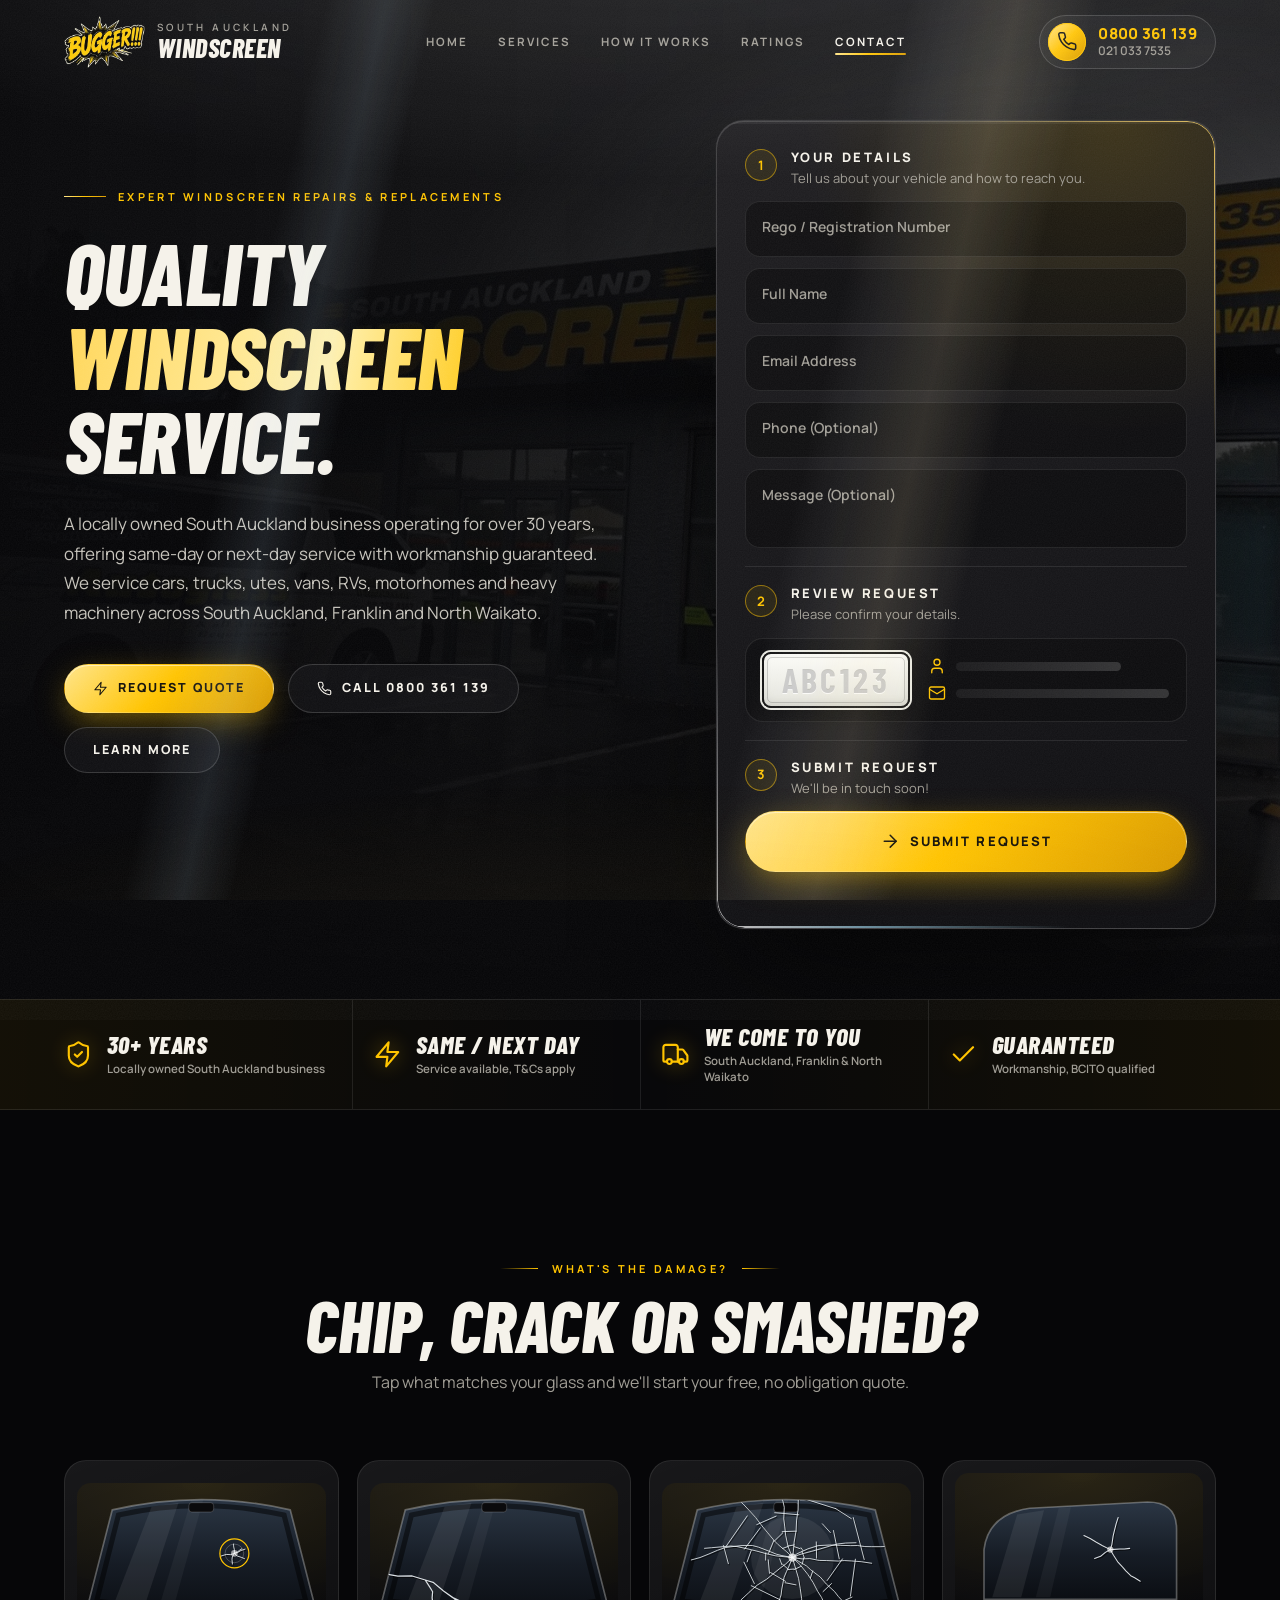
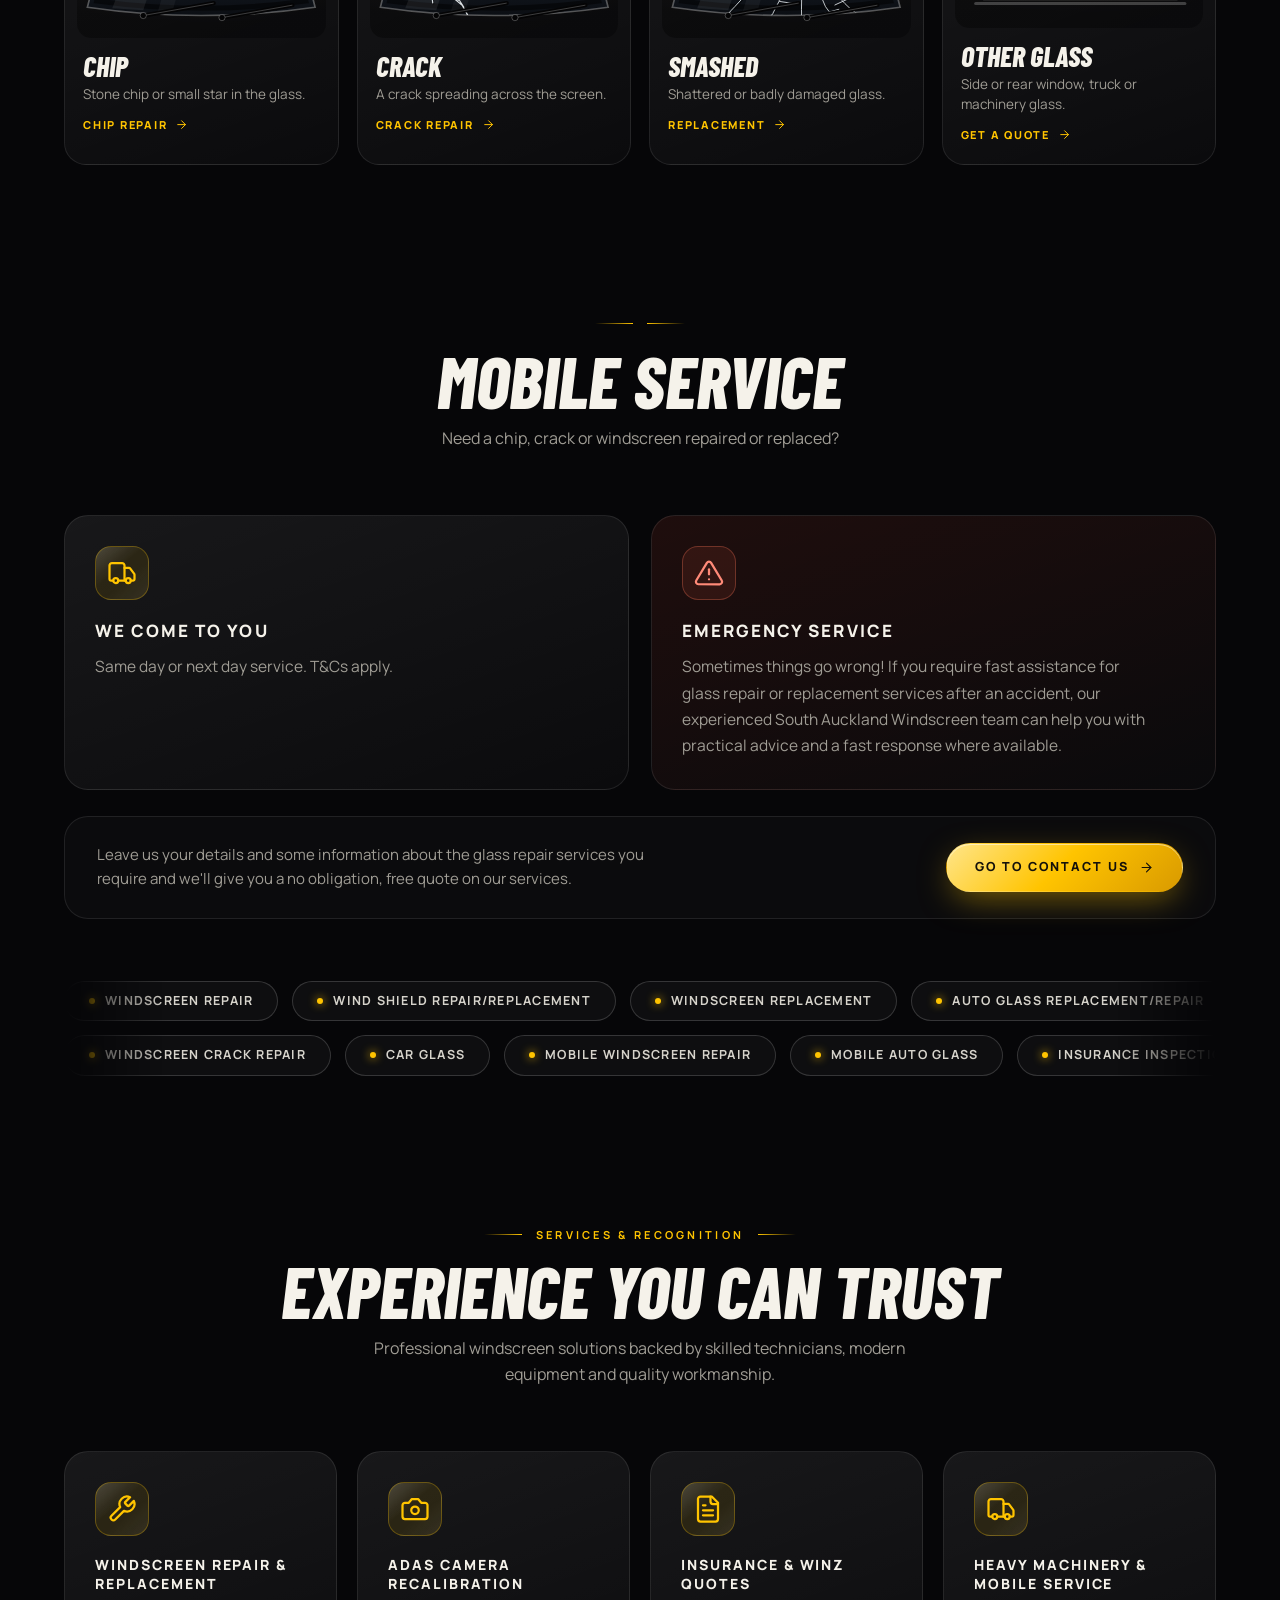
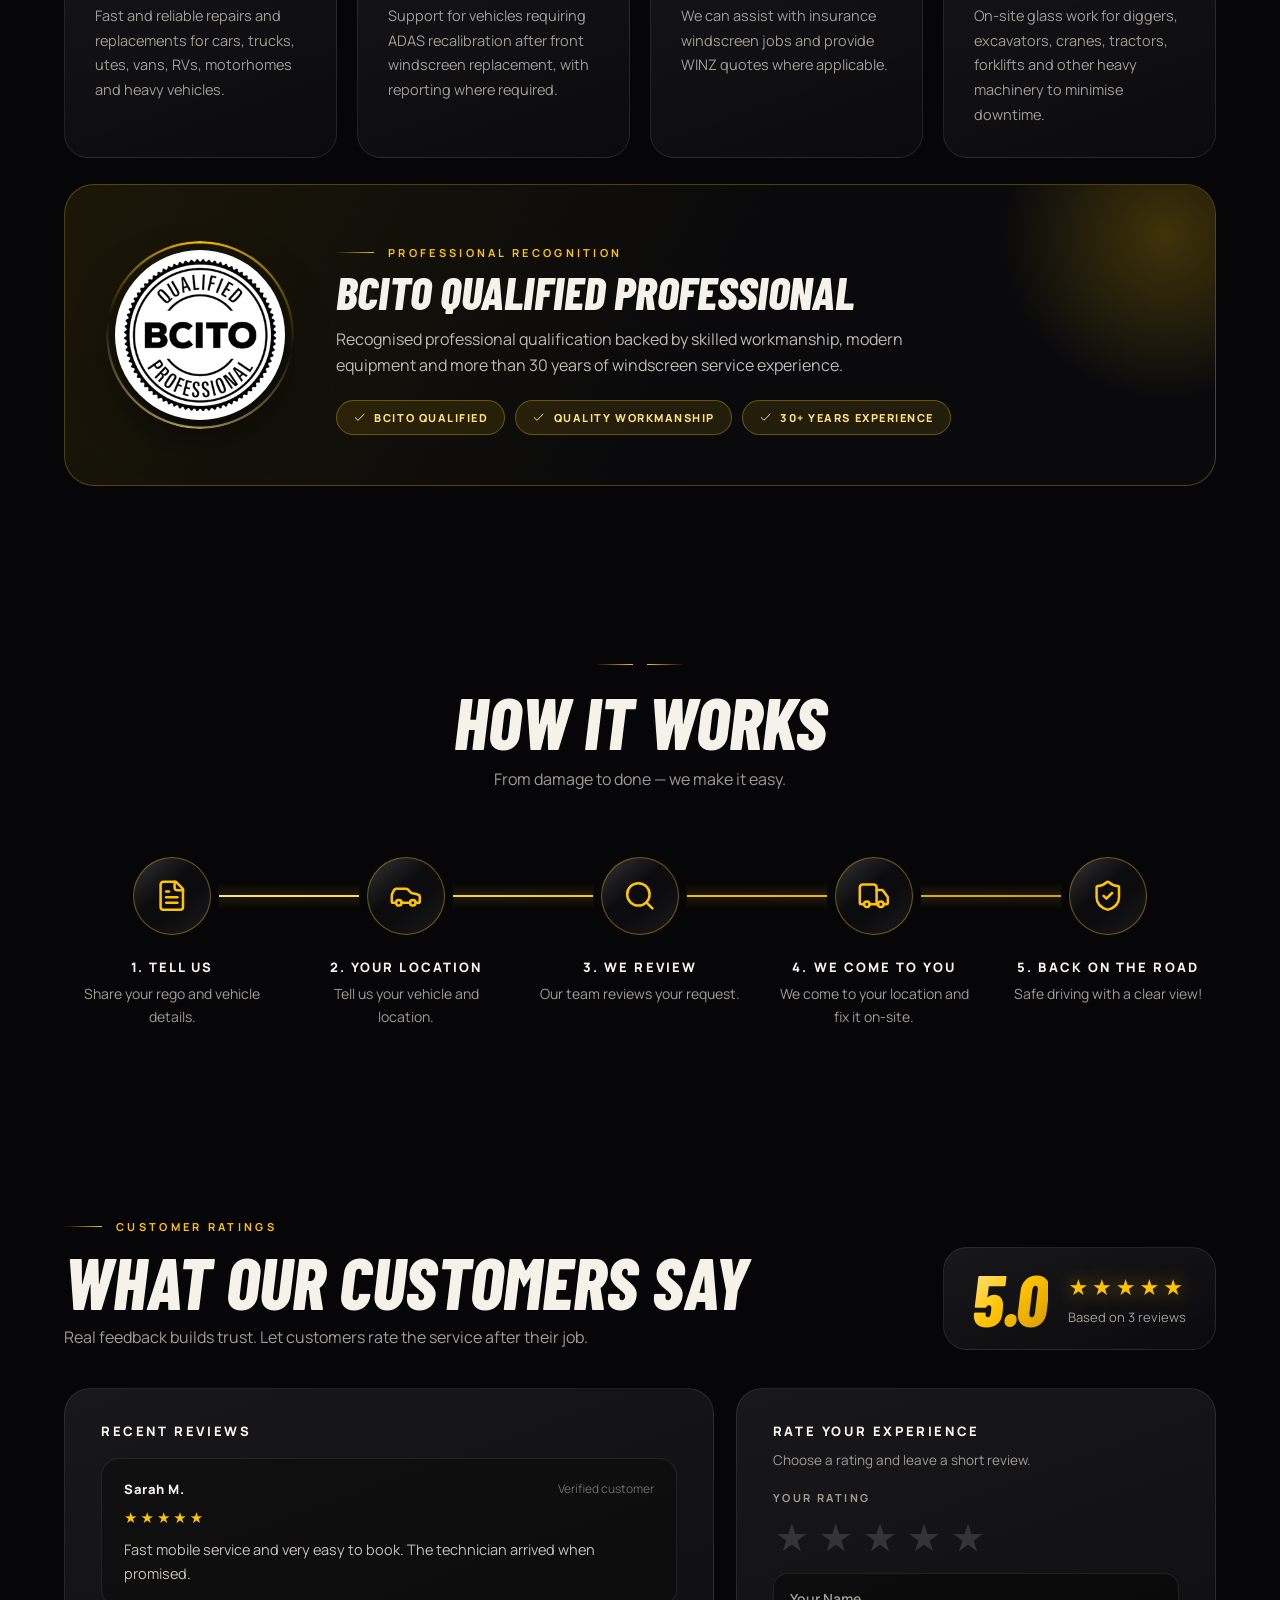
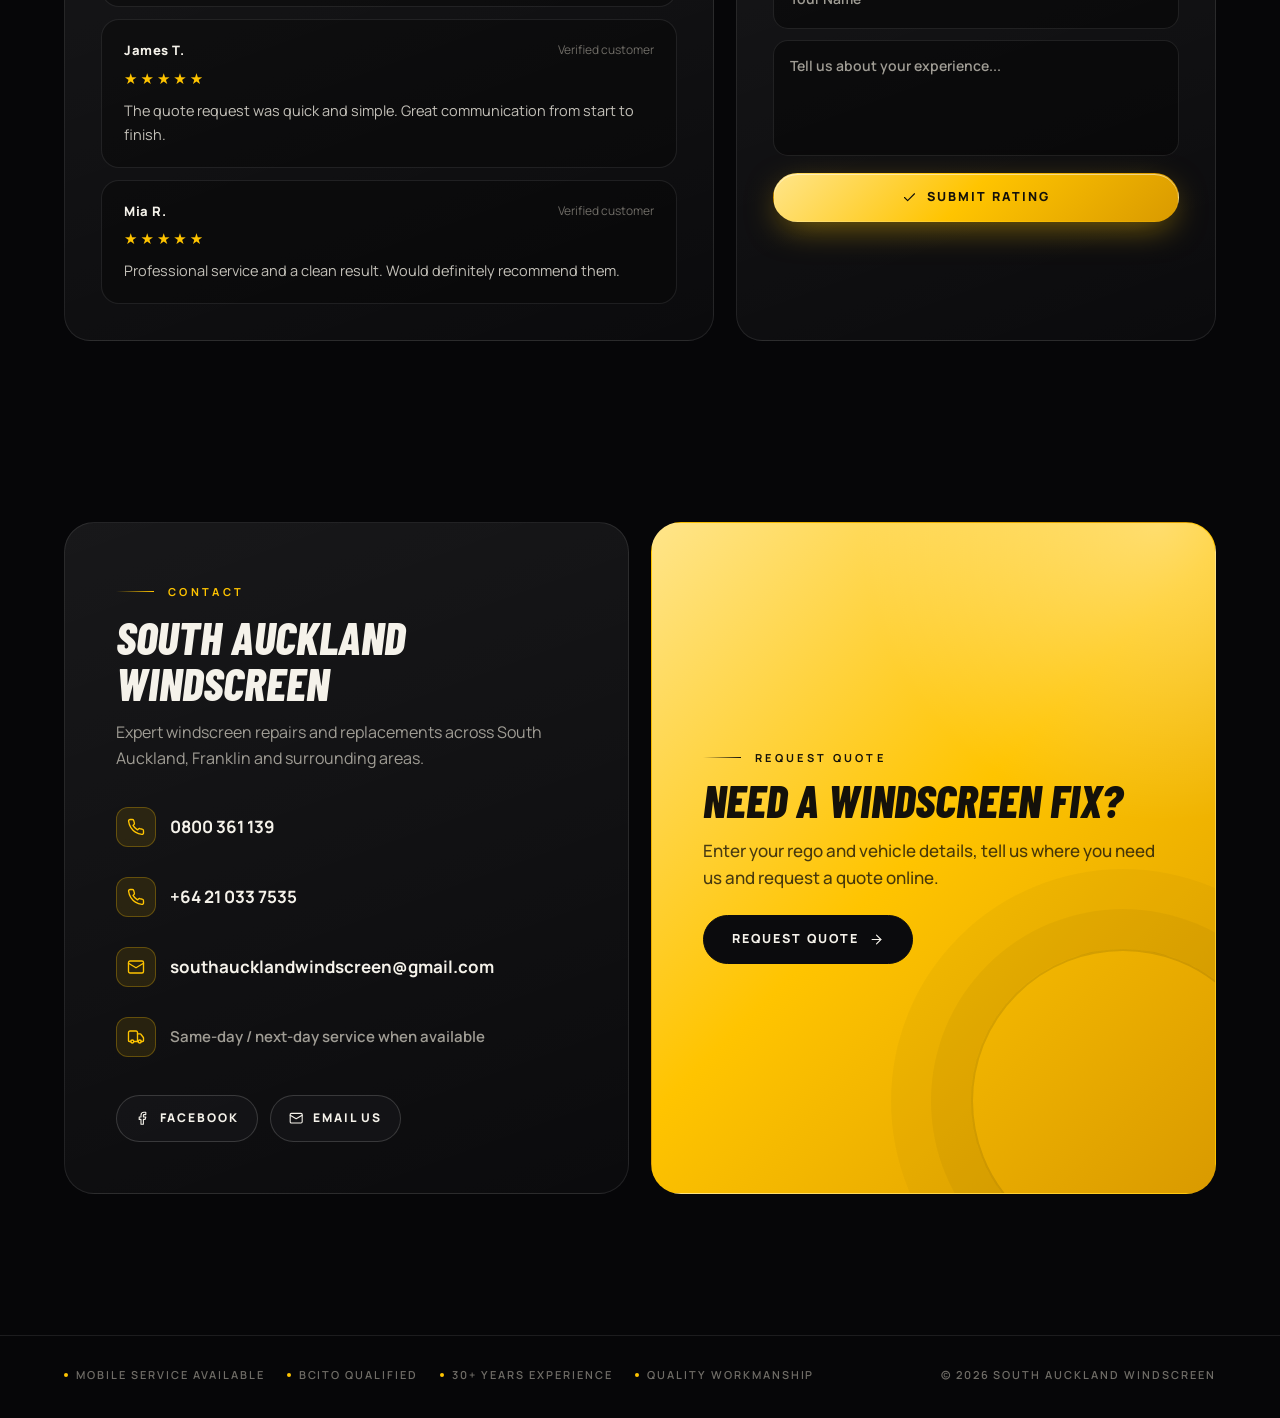
==== commit 8de41e2a: "Fix scroll lag: drop whole-page 3D layer, lighter reflections and phone hero - Remove the page-wide " ====
--- a/index.html
+++ b/index.html
@@ -166,7 +166,7 @@
 .cred span{display:block;font:600 10px/1.5 var(--body);letter-spacing:.22em;color:var(--mute)}
 
 /* reveal system */
-.js [data-reveal]{opacity:0;transform:translate3d(0,34px,0) scale(.985);transition:opacity 1s var(--ease),transform 1.1s var(--ease);transition-delay:var(--d,0s)}
+.js [data-reveal]{opacity:0;transform:translate3d(0,34px,0) scale(.985);transition:opacity .6s var(--ease),transform .7s var(--ease);transition-delay:var(--d,0s)}
 .js [data-reveal].in{opacity:1;transform:none;filter:none}
 
 /* ---------- quote card ---------- */
@@ -391,7 +391,11 @@
 @media(max-width:980px){
   .hero{padding-bottom:70px}
   .hero-bg,.hero-shade{bottom:auto;height:min(100%,860px)}
-  .hero-bg{-webkit-mask-image:linear-gradient(to bottom,#000 46%,transparent 86%);mask-image:linear-gradient(to bottom,#000 46%,transparent 86%)}
+  .hero-bg{transform:none!important;will-change:auto}
+  .hero-img{animation:none!important}
+  .hero-bg:after{content:"";position:absolute;inset:0;background:linear-gradient(to bottom,rgba(6,6,8,0) 44%,#060608 84%)}
+  .ambient i{animation:none!important}
+  .grain{display:none}
   .js #quote[data-reveal]{opacity:1;transform:none;transition:none}
   .js [data-reveal]{transition-delay:min(var(--d,0s),.1s)}
   .hero-grid{grid-template-columns:minmax(0,1fr);gap:46px}
@@ -479,7 +483,7 @@
 
 /* lighter effects on touch / small screens */
 @media(max-width:980px),(pointer:coarse){
-  .js [data-reveal]{filter:none;transform:translateY(26px);transition:opacity .75s var(--ease),transform .85s var(--ease);transition-delay:var(--d,0s)}
+  .js [data-reveal]{filter:none;transform:translateY(18px);transition:opacity .4s ease-out,transform .45s var(--ease);transition-delay:min(var(--d,0s),.08s)}
   .qcard{backdrop-filter:blur(14px) saturate(140%);-webkit-backdrop-filter:blur(14px) saturate(140%)}
   .hero-img{animation-duration:48s}
 }
@@ -546,7 +550,6 @@
 .btn.glass{backdrop-filter:none;-webkit-backdrop-filter:none;background-color:rgba(24,24,28,.6)}
 .qcard{backdrop-filter:none;-webkit-backdrop-filter:none;background:linear-gradient(160deg,#201f22,#0e0e11)}
 .toast{backdrop-filter:none;-webkit-backdrop-filter:none;background:rgba(18,18,22,.97)}
-.card,.btn,.submit,.chip{will-change:transform}
 
 /* ================= phone layout: tighter, more on screen ================= */
 @media(max-width:700px){
@@ -738,12 +741,13 @@
 }
 
 /* ---- windscreen glass: reflections slide across and the page tilts while scrolling ---- */
-#glass{position:fixed;inset:0;z-index:94;pointer-events:none;opacity:0;visibility:hidden;overflow:hidden;will-change:opacity;
-  background:radial-gradient(120% 55% at 50% -12%,rgba(255,255,255,.13),rgba(255,255,255,0) 62%),radial-gradient(120% 45% at 50% 112%,rgba(255,214,102,.07),rgba(255,214,102,0) 60%)}
+#glass{position:fixed;inset:0;z-index:94;pointer-events:none;visibility:hidden;overflow:hidden;contain:strict}
 #glass.on{visibility:visible}
-#glass i{position:absolute;top:-20%;bottom:-20%;left:-40%;width:calc(180% + 1100px);will-change:transform;
-  background:linear-gradient(90deg,transparent 0,transparent 6%,rgba(255,255,255,.035) 9%,rgba(255,255,255,.17) 15%,rgba(255,255,255,.05) 19.5%,transparent 23%,transparent 31%,rgba(200,230,255,.10) 33.5%,rgba(255,255,255,.02) 36%,transparent 38%,transparent 62%,rgba(255,255,255,.06) 65%,rgba(255,236,190,.13) 69%,rgba(255,255,255,.02) 73%,transparent 76%,transparent 100%) 0 0/1100px 100% repeat-x}
-main{will-change:transform;transform:perspective(1500px) rotateX(0deg);backface-visibility:hidden}
+#glass b{position:absolute;inset:0;opacity:0;will-change:opacity;background:radial-gradient(120% 55% at 50% -12%,rgba(255,255,255,.13),rgba(255,255,255,0) 62%),radial-gradient(120% 45% at 50% 112%,rgba(255,214,102,.07),rgba(255,214,102,0) 60%)}
+#glass i{position:absolute;top:-25%;left:0;height:150%;width:240px;opacity:0;will-change:transform,opacity;background:linear-gradient(90deg,transparent,rgba(255,255,255,.04) 18%,rgba(255,255,255,.18) 55%,rgba(255,255,255,.05) 80%,transparent)}
+#glass i:nth-of-type(2){width:110px;background:linear-gradient(90deg,transparent,rgba(200,230,255,.11) 55%,transparent)}
+#glass i:nth-of-type(3){width:190px;background:linear-gradient(90deg,transparent,rgba(255,255,255,.05) 20%,rgba(255,236,190,.14) 58%,transparent)}
+#glass i:nth-of-type(4){width:80px;background:linear-gradient(90deg,transparent,rgba(255,255,255,.09) 50%,transparent)}
 @media(prefers-reduced-motion:reduce){#glass{display:none}}
 </style>
 </head>
@@ -778,7 +782,7 @@
 <div class="glow" id="glow" aria-hidden="true"></div>
 <div class="grain" aria-hidden="true"></div>
 <div id="sparks" aria-hidden="true"></div>
-<div id="glass" aria-hidden="true"><i></i></div>
+<div id="glass" aria-hidden="true"><b></b><i></i><i></i><i></i><i></i></div>
 <div id="progress" aria-hidden="true"></div>
 
 <header id="hdr">
@@ -1263,7 +1267,7 @@
 /* ---- smooth scrolling (Lenis) ---- */
 let lenis=null;
 if(window.Lenis&&fine&&!reduce){
-  lenis=new Lenis({lerp:.11,wheelMultiplier:1,smoothWheel:true,syncTouch:false});
+  lenis=new Lenis({lerp:.15,wheelMultiplier:1,smoothWheel:true,syncTouch:false});
 }
 function goTo(target){
   const y=target==='#home'?0:null, el=y===null?document.querySelector(target):null;
@@ -1308,14 +1312,15 @@
 
 /* ---- header, progress, parallax, fab ---- */
 const hdr=$('#hdr'), prog=$('#progress'), heroBg=$('#heroBg'), fab=$('#fab'), hero=$('.hero');
-const mbar=$('#mbar'); let typing=false;
+const mbar=$('#mbar'); let typing=false, heroH=hero.offsetHeight;
+addEventListener('resize',()=>{heroH=hero.offsetHeight},{passive:true});
 let tick=false;
 function onScroll(){
   const y=scrollY, max=document.documentElement.scrollHeight-innerHeight;
   hdr.classList.toggle('scrolled',y>30);
   prog.style.transform='scaleX('+(max>0?y/max:0)+')';
-  if(!reduce) heroBg.style.setProperty('--py',Math.min(y*.15,hero.offsetHeight*.05)+'px');
-  fab.classList.toggle('show',y>hero.offsetHeight*.55);
+  if(!reduce&&fine&&y<heroH) heroBg.style.setProperty('--py',Math.min(y*.15,heroH*.05)+'px');
+  fab.classList.toggle('show',y>heroH*.55);
   mbar.classList.toggle('show',!typing);
   tick=false;
 }
@@ -1325,7 +1330,7 @@
 /* ---- windscreen glass while scrolling: reflections slide, page tilts with scroll speed ---- */
 const glass=$('#glass');
 if(glass&&!reduce){
-  const streaks=glass.firstElementChild, mainEl=$('main'), root=document.documentElement;
+  const glow2=glass.querySelector('b'), streaks=[...glass.querySelectorAll('i')], offs=[0,.3,.58,.84];
   const MAXT=fine?2.6:1.8;
   let ly=scrollY, lt=performance.now(), cur=0, tilt=0, vs=0, run=false, last=0;
   function glassLoop(t){
@@ -1336,13 +1341,16 @@
     const tt=Math.max(-1,Math.min(1,vs/2600))*MAXT;
     tilt+=(tt-tilt)*(1-Math.exp(-dt/260));
     if(t-last>260&&cur<.004&&Math.abs(tilt)<.01){
-      cur=0;tilt=0;glass.style.opacity=0;glass.classList.remove('on');
-      mainEl.style.transform='perspective(1500px) rotateX(0deg)';run=false;return;
+      cur=0;tilt=0;glass.classList.remove('on');
+      run=false;return;
     }
-    glass.style.opacity=(cur*.9).toFixed(3);
-    streaks.style.transform='translate3d('+(-((y*.55)%1100)).toFixed(1)+'px,0,0) skewX(-20deg)';
-    mainEl.style.transformOrigin='50% '+(y+innerHeight/2).toFixed(0)+'px';
-    mainEl.style.transform='perspective(1500px) rotateX('+tilt.toFixed(3)+'deg)';
+    const o=(cur*.9).toFixed(3), span=innerWidth+800, sk=(-20-tilt*4.5).toFixed(2);
+    glow2.style.opacity=o;
+    for(let i=0;i<4;i++){
+      const x=(((offs[i]*span-y*.55)%span)+span)%span-400;
+      streaks[i].style.opacity=o;
+      streaks[i].style.transform='translate3d('+x.toFixed(1)+'px,0,0) skewX('+sk+'deg)';
+    }
     requestAnimationFrame(glassLoop);
   }
   addEventListener('scroll',()=>{last=performance.now();if(run)return;run=true;lt=last-16;ly=scrollY;vs=0;glass.classList.add('on');requestAnimationFrame(glassLoop)},{passive:true});
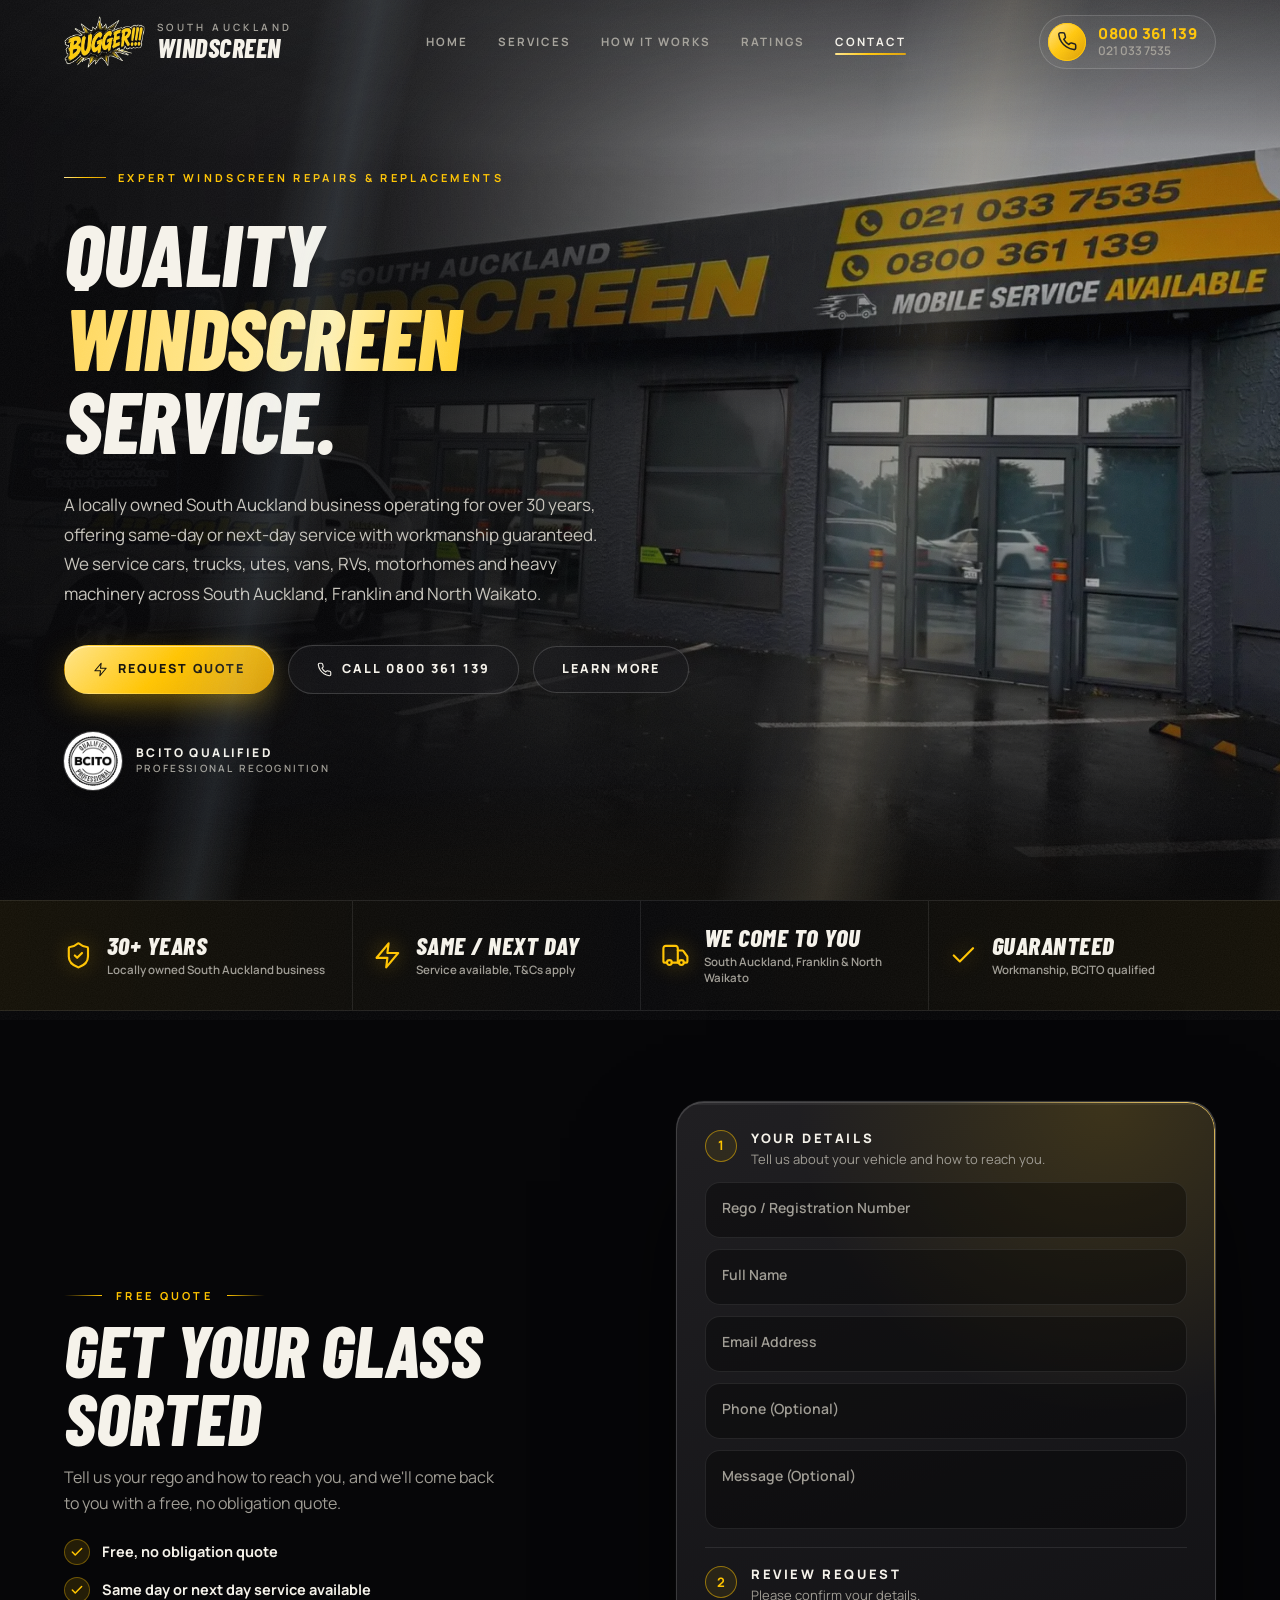
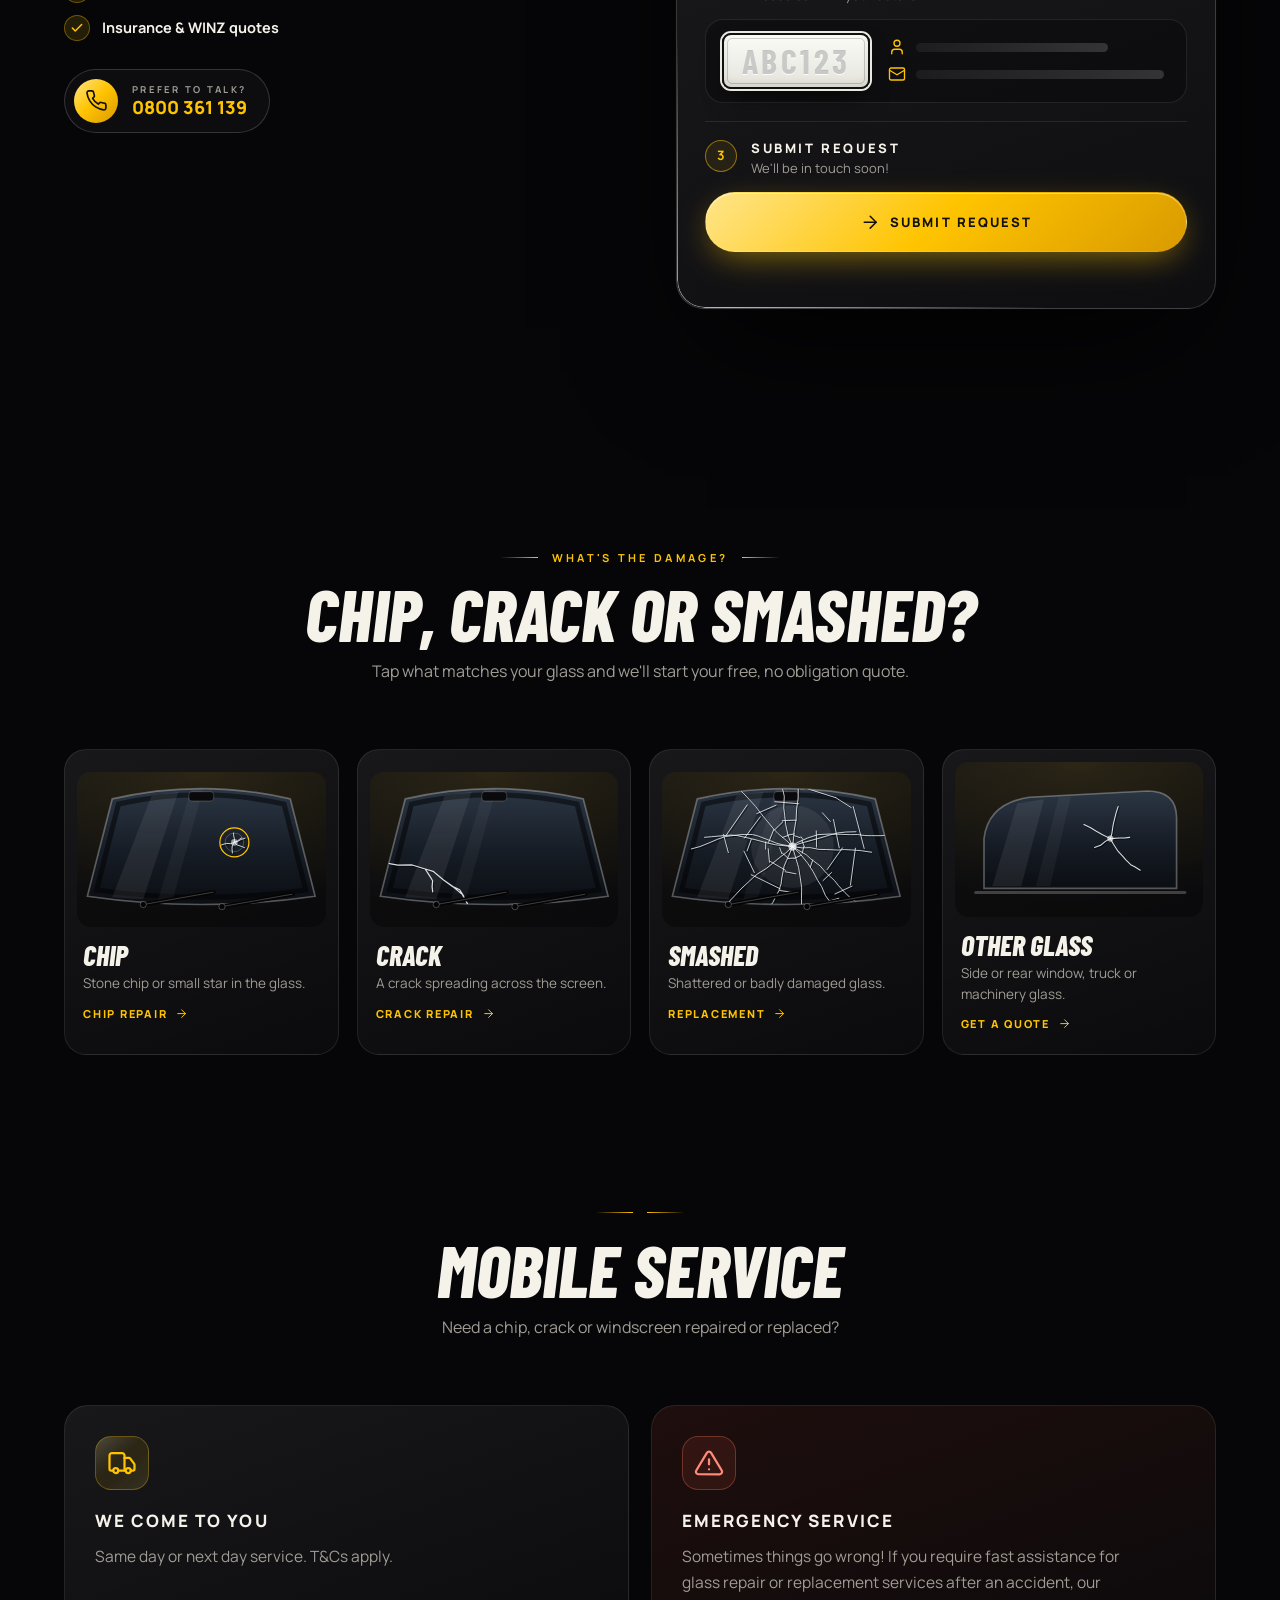
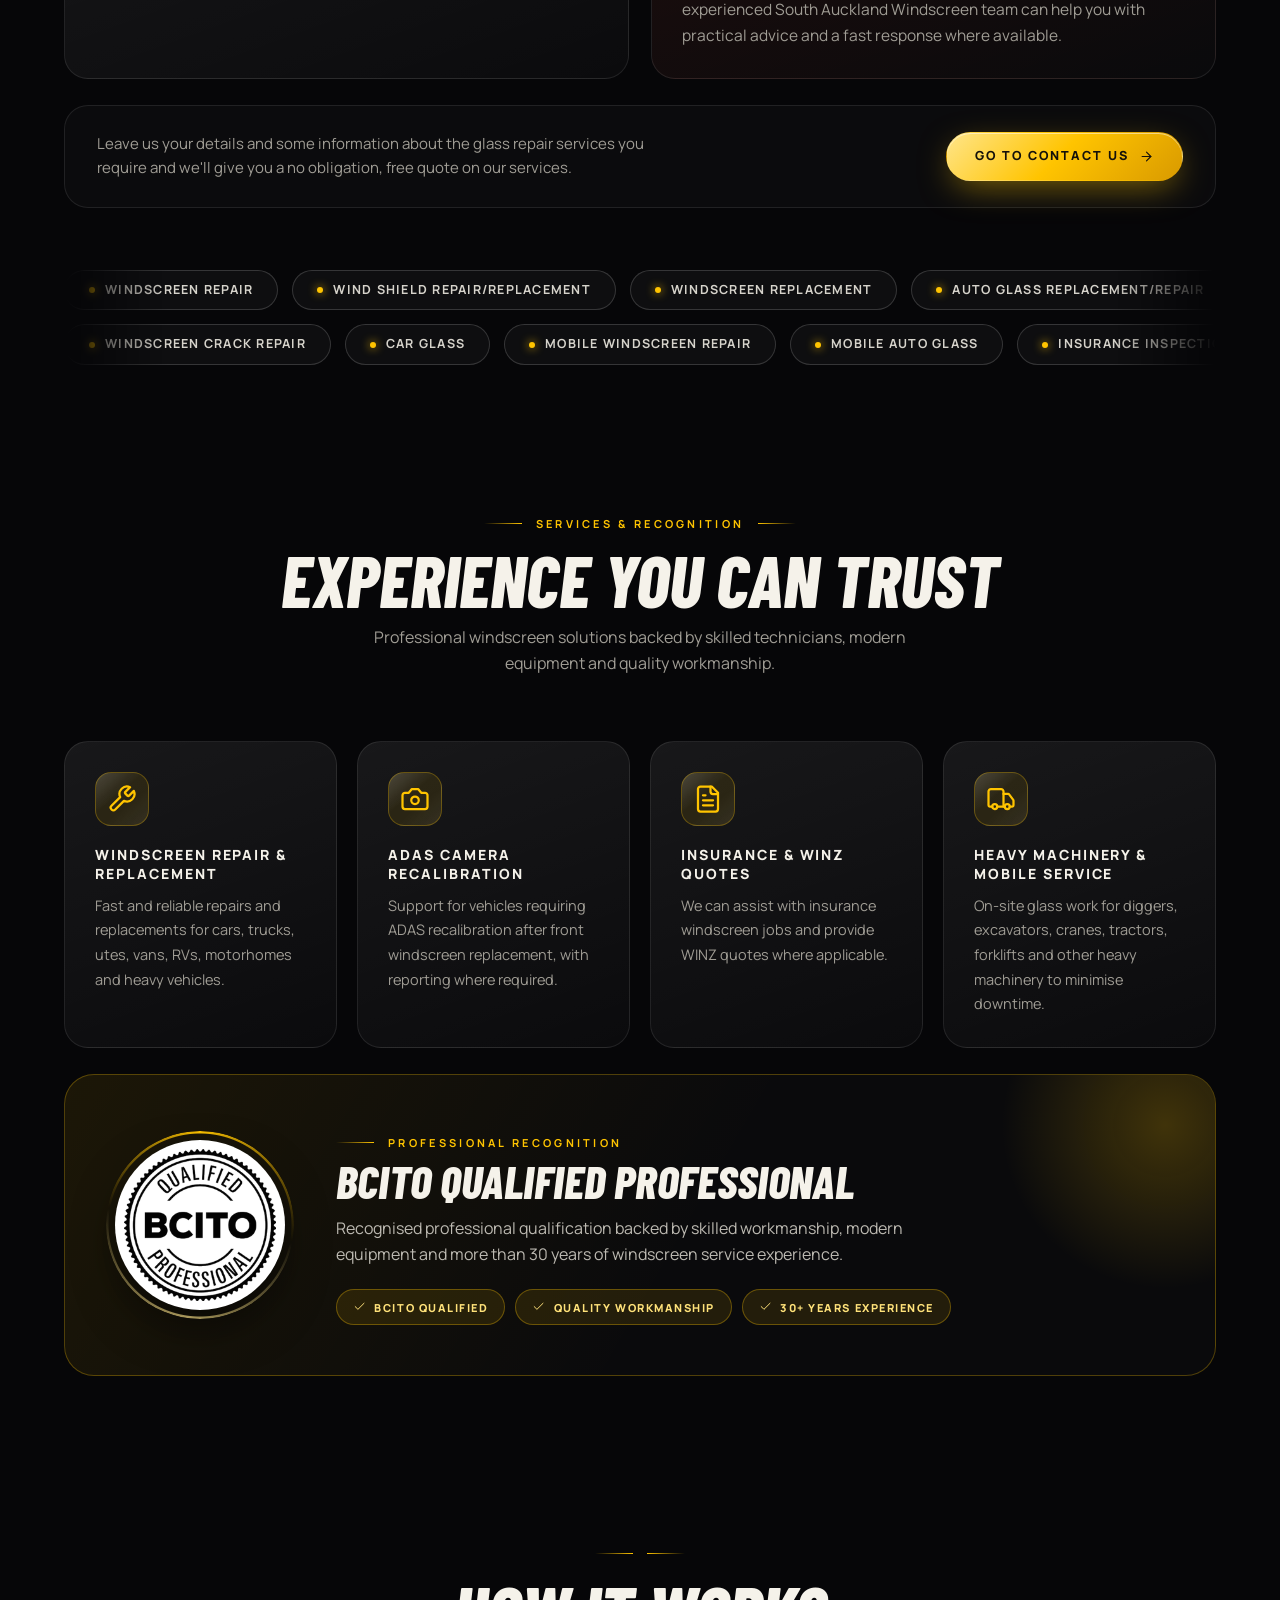
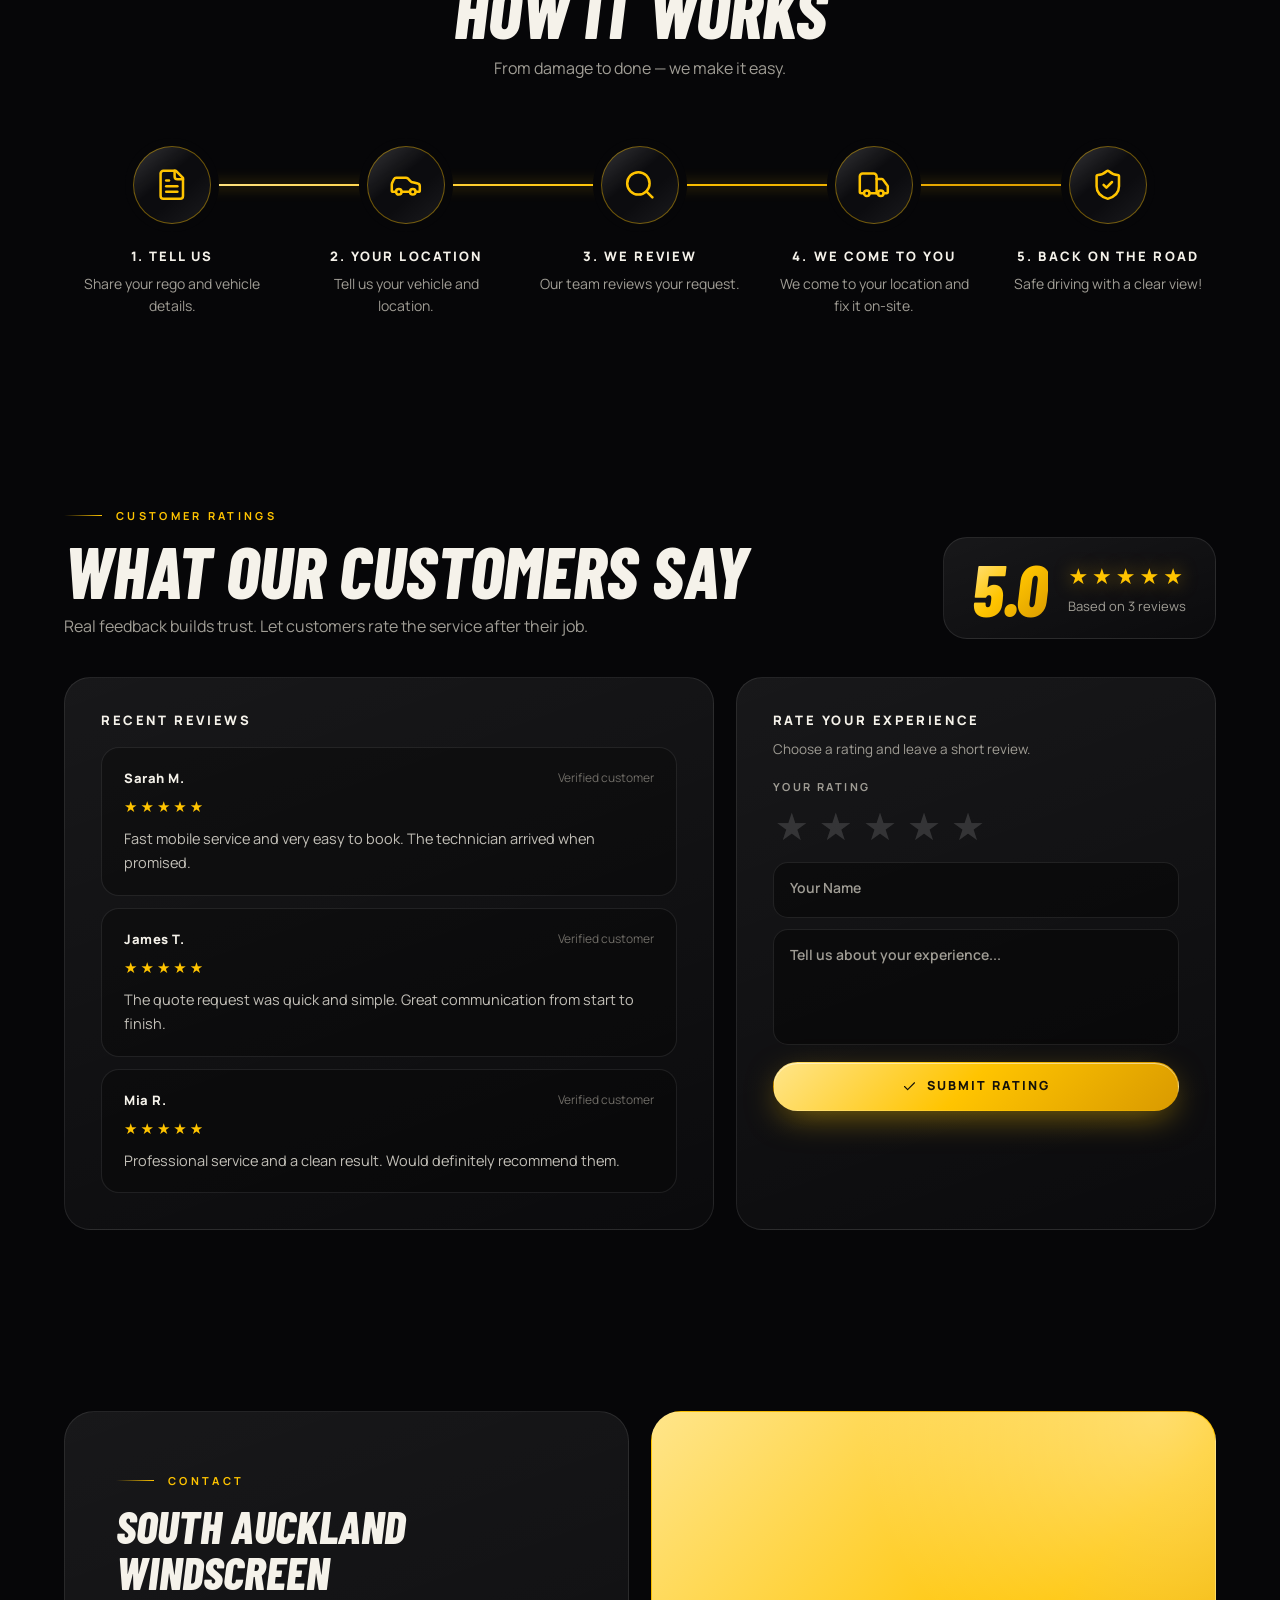
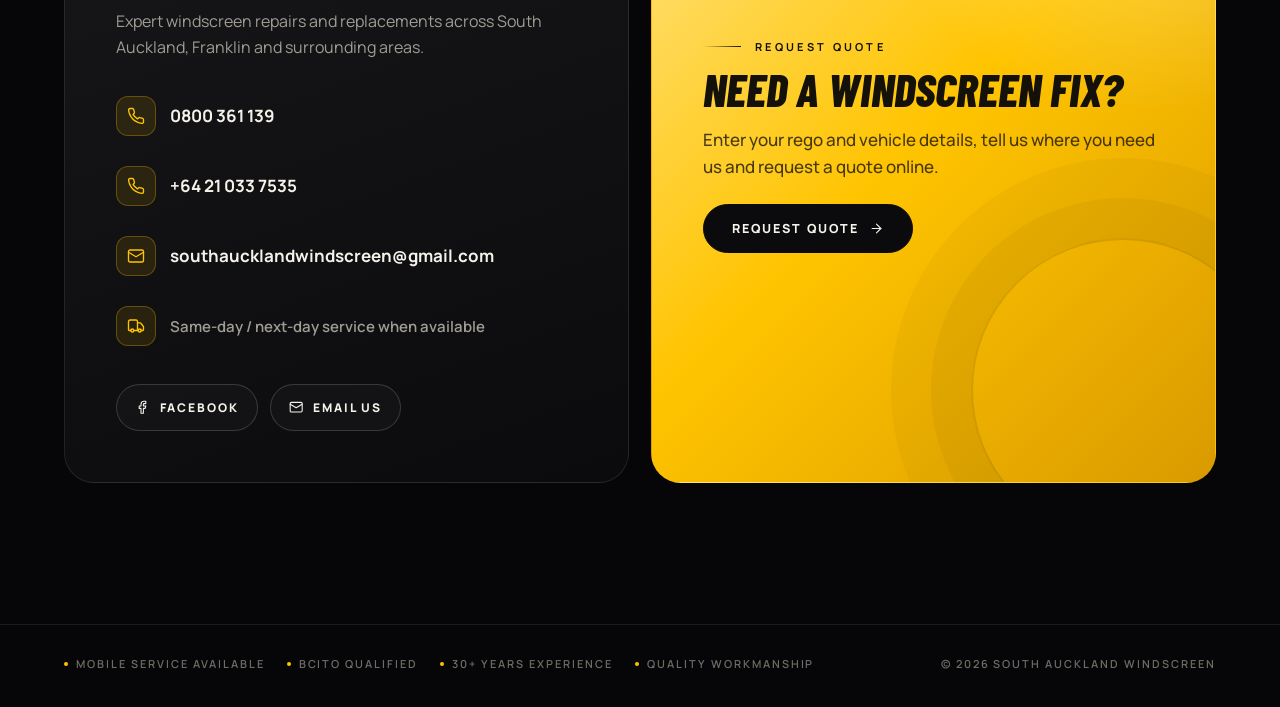
==== commit 1e1864d2: "Move quote form below the hero so the shop building shows - Hero is a single text column; the storef" ====
--- a/index.html
+++ b/index.html
@@ -113,14 +113,15 @@
 @keyframes rip{to{transform:scale(1);opacity:0}}
 
 /* ---------- hero ---------- */
-.hero{position:relative;min-height:100svh;padding:calc(var(--hdr) + 36px) 0 70px;display:flex;align-items:center;isolation:isolate;overflow:hidden}
+.hero{position:relative;min-height:min(100svh,940px);padding:calc(var(--hdr) + 36px) 0 70px;display:flex;align-items:center;isolation:isolate;overflow:hidden}
 .hero-bg{position:absolute;inset:-6% 0 -6%;z-index:-3;transform:translate3d(var(--bx,0px),calc(var(--py,0px) + var(--by,0px)),0) scale(1.03);will-change:transform}
-.hero-img{position:absolute;inset:0;background:url('storefront.webp') 30% 40%/cover no-repeat;animation:kb 36s ease-in-out infinite alternate;filter:saturate(.85) contrast(1.1) brightness(.95)}
+.hero-img{position:absolute;inset:0;background:url('storefront.webp') 50% 38%/cover no-repeat;animation:kb 36s ease-in-out infinite alternate;filter:saturate(.95) contrast(1.06)}
 @keyframes kb{from{transform:scale(1.04) translate3d(0,0,0)}to{transform:scale(1.2) translate3d(-3%,-2%,0)}}
 .hero-shade{position:absolute;inset:0;z-index:-2;background:
-  radial-gradient(70% 60% at 82% 48%,rgba(6,6,8,.15),rgba(6,6,8,.78) 80%),
-  linear-gradient(90deg,rgba(6,6,8,.95) 0%,rgba(6,6,8,.78) 40%,rgba(6,6,8,.5) 100%),
-  linear-gradient(0deg,var(--bg) 0%,transparent 28%)}
+  radial-gradient(65% 75% at 76% 42%,rgba(6,6,8,0),rgba(6,6,8,.5) 90%),
+  linear-gradient(90deg,rgba(6,6,8,.95) 0%,rgba(6,6,8,.84) 30%,rgba(6,6,8,.4) 56%,rgba(6,6,8,.1) 100%),
+  linear-gradient(0deg,var(--bg) 0%,transparent 26%),
+  linear-gradient(180deg,rgba(6,6,8,.55) 0%,transparent 16%)}
 .crack{position:absolute;left:50%;top:43%;width:min(900px,66vw);margin-left:max(-420px,-31vw);aspect-ratio:1;transform:translate3d(calc(var(--cx,0px) + var(--ox,0px)),calc(-50% + var(--cy,0px) + var(--oy,0px)),0) rotate(var(--rot,0deg));z-index:-1;pointer-events:none;opacity:.92;transition:opacity 1.1s ease,filter 1.1s ease;-webkit-mask-image:radial-gradient(circle,#000 38%,transparent 71%);mask-image:radial-gradient(circle,#000 38%,transparent 71%)}
 .crack{--b:1.75s}
 .crack:not(.live) *{animation:none!important}
@@ -147,7 +148,7 @@
 @keyframes ckFlash{0%{opacity:.85;transform:scale(.1)}100%{opacity:0;transform:scale(2.6)}}
 @keyframes ckFacet{0%,100%{opacity:calc(var(--fo)*.25)}45%{opacity:calc(var(--fo)*.4)}52%{opacity:calc(var(--fo)*2.4)}60%{opacity:calc(var(--fo)*.5)}}
 @keyframes ckGlint{0%{stroke-dashoffset:.08;opacity:0}3%{opacity:.95}26%{opacity:.9}30%,100%{stroke-dashoffset:-.95;opacity:0}}
-.hero-grid{display:grid;grid-template-columns:minmax(0,1.08fr) minmax(0,.92fr);gap:clamp(36px,5vw,84px);align-items:center}
+.hero-grid{display:grid;grid-template-columns:minmax(0,660px);align-items:center}
 .eyebrow{display:inline-flex;align-items:center;gap:12px;font:700 11px/1 var(--body);letter-spacing:.3em;color:var(--gold);margin-bottom:26px}
 .eyebrow:before{content:"";width:42px;height:1px;background:var(--goldgrad);transform-origin:left;animation:grow 1.2s var(--ease) .3s both}
 @keyframes grow{from{transform:scaleX(0)}}
@@ -749,6 +750,36 @@
 #glass i:nth-of-type(3){width:190px;background:linear-gradient(90deg,transparent,rgba(255,255,255,.05) 20%,rgba(255,236,190,.14) 58%,transparent)}
 #glass i:nth-of-type(4){width:80px;background:linear-gradient(90deg,transparent,rgba(255,255,255,.09) 50%,transparent)}
 @media(prefers-reduced-motion:reduce){#glass{display:none}}
+
+/* ---- quote section (moved out of the hero) ---- */
+.qsec{padding:clamp(56px,7vw,100px) 0}
+.qgrid{display:grid;grid-template-columns:minmax(0,1fr) minmax(0,540px);gap:clamp(36px,6vw,96px);align-items:center}
+.qinfo h2.big{margin:12px 0 14px}
+.qinfo p{margin:0 0 22px;color:var(--mute);max-width:44ch;font-size:16px}
+.qlist{list-style:none;padding:0;margin:0 0 28px;display:grid;gap:12px}
+.qlist li{display:flex;align-items:center;gap:12px;font:700 14.5px/1.35 var(--body)}
+.qlist .i{width:26px;height:26px;padding:5px;border-radius:50%;background:rgba(255,196,0,.12);border:1px solid rgba(255,196,0,.35);color:var(--gold);stroke-width:2.6}
+.qcall{display:inline-flex;align-items:center;gap:14px;padding:9px 22px 9px 9px;border-radius:999px;border:1px solid var(--line2);background:rgba(255,255,255,.03);transition:border-color .3s,background .3s}
+.qcall:hover{border-color:rgba(255,196,0,.5);background:rgba(255,196,0,.07)}
+.qcall .ic{width:44px;height:44px;border-radius:50%;display:grid;place-items:center;background:var(--goldgrad);color:#14110a;font-size:19px}
+.qcall small{display:block;font:700 9.5px/1 var(--body);letter-spacing:.24em;color:var(--mute)}
+.qcall b{display:block;margin-top:4px;font:800 18px/1 var(--body);color:var(--gold)}
+@media(max-width:980px){.qgrid{grid-template-columns:minmax(0,1fr);gap:26px}.qinfo{max-width:620px}}
+@media(max-width:700px){
+  /* phone hero: building first, words underneath */
+  .hero{min-height:0;align-items:flex-end;padding:calc(var(--hdr) + 27vh) 0 34px}
+  .hero-shade{background:linear-gradient(180deg,rgba(6,6,8,.82) 0%,rgba(6,6,8,.35) 12%,rgba(6,6,8,.08) 22%,rgba(6,6,8,.12) 34%,rgba(6,6,8,.74) 48%,rgba(6,6,8,.94) 62%,var(--bg) 80%)}
+  .hero-img{background-position:24% 38%}
+  .hero-bg:after{display:none}
+  .qsec{padding:34px 0 40px}
+  .qinfo p{font-size:13.5px;margin-bottom:14px}
+  .qlist{gap:7px;margin-bottom:16px}
+  .qlist li{font-size:12.5px;gap:9px}
+  .qlist .i{width:21px;height:21px;padding:4px}
+  .qcall{padding:6px 16px 6px 6px;gap:10px}
+  .qcall .ic{width:36px;height:36px;font-size:16px}
+  .qcall b{font-size:15px}
+}
 </style>
 </head>
 <body>
@@ -1022,36 +1053,6 @@
       </div>
     </div>
 
-    <div id="quote" data-reveal style="--d:.15s">
-      <div class="qcard" id="qcard"><i class="rim" aria-hidden="true"></i>
-        <div class="pbar"><i id="pbar"></i></div>
-
-        <div class="panel">
-          <div class="ph"><div class="num" id="n1"><b>1</b><svg class="i"><use href="#i-check"/></svg></div><div><h3>YOUR DETAILS</h3><p>Tell us about your vehicle and how to reach you.</p></div></div>
-          <div class="fields">
-            <div class="f" id="f-rego"><input id="rego" placeholder=" " autocomplete="off" autocapitalize="characters" spellcheck="false" maxlength="10"><label for="rego">Rego / Registration Number</label><svg class="i ok"><use href="#i-check"/></svg></div>
-            <div class="f" id="f-name"><input id="name" placeholder=" " autocomplete="name"><label for="name">Full Name</label><svg class="i ok"><use href="#i-check"/></svg></div>
-            <div class="f" id="f-email"><input id="email" type="email" inputmode="email" placeholder=" " autocomplete="email" required><label for="email">Email Address</label><svg class="i ok"><use href="#i-check"/></svg></div>
-            <div class="f" id="f-phone"><input id="phone" type="tel" inputmode="tel" placeholder=" " autocomplete="tel" maxlength="20"><label for="phone">Phone (Optional)</label></div>
-            <div class="f"><textarea id="message" rows="2" placeholder=" "></textarea><label for="message">Message (Optional)</label></div>
-          </div>
-        </div>
-
-        <div class="panel">
-          <div class="ph"><div class="num" id="n2"><b>2</b><svg class="i"><use href="#i-check"/></svg></div><div><h3>REVIEW REQUEST</h3><p>Please confirm your details.</p></div></div>
-          <div class="review">
-            <div class="plate empty" id="plate"><b id="plateText">ABC123</b></div>
-            <div class="rv"><div><svg class="i"><use href="#i-user"/></svg><span id="rvName"></span></div><div><svg class="i"><use href="#i-mail"/></svg><span id="rvEmail"></span></div></div>
-          </div>
-        </div>
-
-        <div class="panel">
-          <div class="ph"><div class="num" id="n3"><b>3</b><svg class="i"><use href="#i-check"/></svg></div><div><h3>SUBMIT REQUEST</h3><p>We'll be in touch soon!</p></div></div>
-          <button class="submit" id="submit" type="button"><span class="spin"></span><svg class="i"><use href="#i-arrow"/></svg><span id="submitLabel">SUBMIT REQUEST</span></button>
-          <div class="status" id="submitStatus" role="status" aria-live="polite"></div>
-        </div>
-      </div>
-    </div>
   </div>
 </section>
 
@@ -1063,6 +1064,53 @@
     <div class="fact"><svg class="i"><use href="#i-check"/></svg><div><strong>GUARANTEED</strong><span>Workmanship, BCITO qualified</span></div></div>
   </div>
 </div>
+
+
+<section class="section qsec" id="quote-sec">
+  <div class="container qgrid">
+    <div class="qinfo" data-reveal>
+      <span class="kick" style="padding:0">FREE QUOTE</span>
+      <h2 class="big">GET YOUR GLASS SORTED</h2>
+      <p>Tell us your rego and how to reach you, and we'll come back to you with a free, no obligation quote.</p>
+      <ul class="qlist">
+        <li><svg class="i"><use href="#i-check"/></svg>Free, no obligation quote</li>
+        <li><svg class="i"><use href="#i-check"/></svg>Same day or next day service available</li>
+        <li><svg class="i"><use href="#i-check"/></svg>Insurance &amp; WINZ quotes</li>
+      </ul>
+      <a class="qcall" href="tel:0800361139"><span class="ic"><svg class="i"><use href="#i-phone"/></svg></span><span><small>PREFER TO TALK?</small><b>0800 361 139</b></span></a>
+    </div>
+      <div id="quote">
+        <div class="qcard" id="qcard"><i class="rim" aria-hidden="true"></i>
+          <div class="pbar"><i id="pbar"></i></div>
+
+          <div class="panel">
+            <div class="ph"><div class="num" id="n1"><b>1</b><svg class="i"><use href="#i-check"/></svg></div><div><h3>YOUR DETAILS</h3><p>Tell us about your vehicle and how to reach you.</p></div></div>
+            <div class="fields">
+              <div class="f" id="f-rego"><input id="rego" placeholder=" " autocomplete="off" autocapitalize="characters" spellcheck="false" maxlength="10"><label for="rego">Rego / Registration Number</label><svg class="i ok"><use href="#i-check"/></svg></div>
+              <div class="f" id="f-name"><input id="name" placeholder=" " autocomplete="name"><label for="name">Full Name</label><svg class="i ok"><use href="#i-check"/></svg></div>
+              <div class="f" id="f-email"><input id="email" type="email" inputmode="email" placeholder=" " autocomplete="email" required><label for="email">Email Address</label><svg class="i ok"><use href="#i-check"/></svg></div>
+              <div class="f" id="f-phone"><input id="phone" type="tel" inputmode="tel" placeholder=" " autocomplete="tel" maxlength="20"><label for="phone">Phone (Optional)</label></div>
+              <div class="f"><textarea id="message" rows="2" placeholder=" "></textarea><label for="message">Message (Optional)</label></div>
+            </div>
+          </div>
+
+          <div class="panel">
+            <div class="ph"><div class="num" id="n2"><b>2</b><svg class="i"><use href="#i-check"/></svg></div><div><h3>REVIEW REQUEST</h3><p>Please confirm your details.</p></div></div>
+            <div class="review">
+              <div class="plate empty" id="plate"><b id="plateText">ABC123</b></div>
+              <div class="rv"><div><svg class="i"><use href="#i-user"/></svg><span id="rvName"></span></div><div><svg class="i"><use href="#i-mail"/></svg><span id="rvEmail"></span></div></div>
+            </div>
+          </div>
+
+          <div class="panel">
+            <div class="ph"><div class="num" id="n3"><b>3</b><svg class="i"><use href="#i-check"/></svg></div><div><h3>SUBMIT REQUEST</h3><p>We'll be in touch soon!</p></div></div>
+            <button class="submit" id="submit" type="button"><span class="spin"></span><svg class="i"><use href="#i-arrow"/></svg><span id="submitLabel">SUBMIT REQUEST</span></button>
+            <div class="status" id="submitStatus" role="status" aria-live="polite"></div>
+          </div>
+        </div>
+      </div>
+  </div>
+</section>
 
 <section class="section" id="damage" style="padding-bottom:0">
   <div class="container">
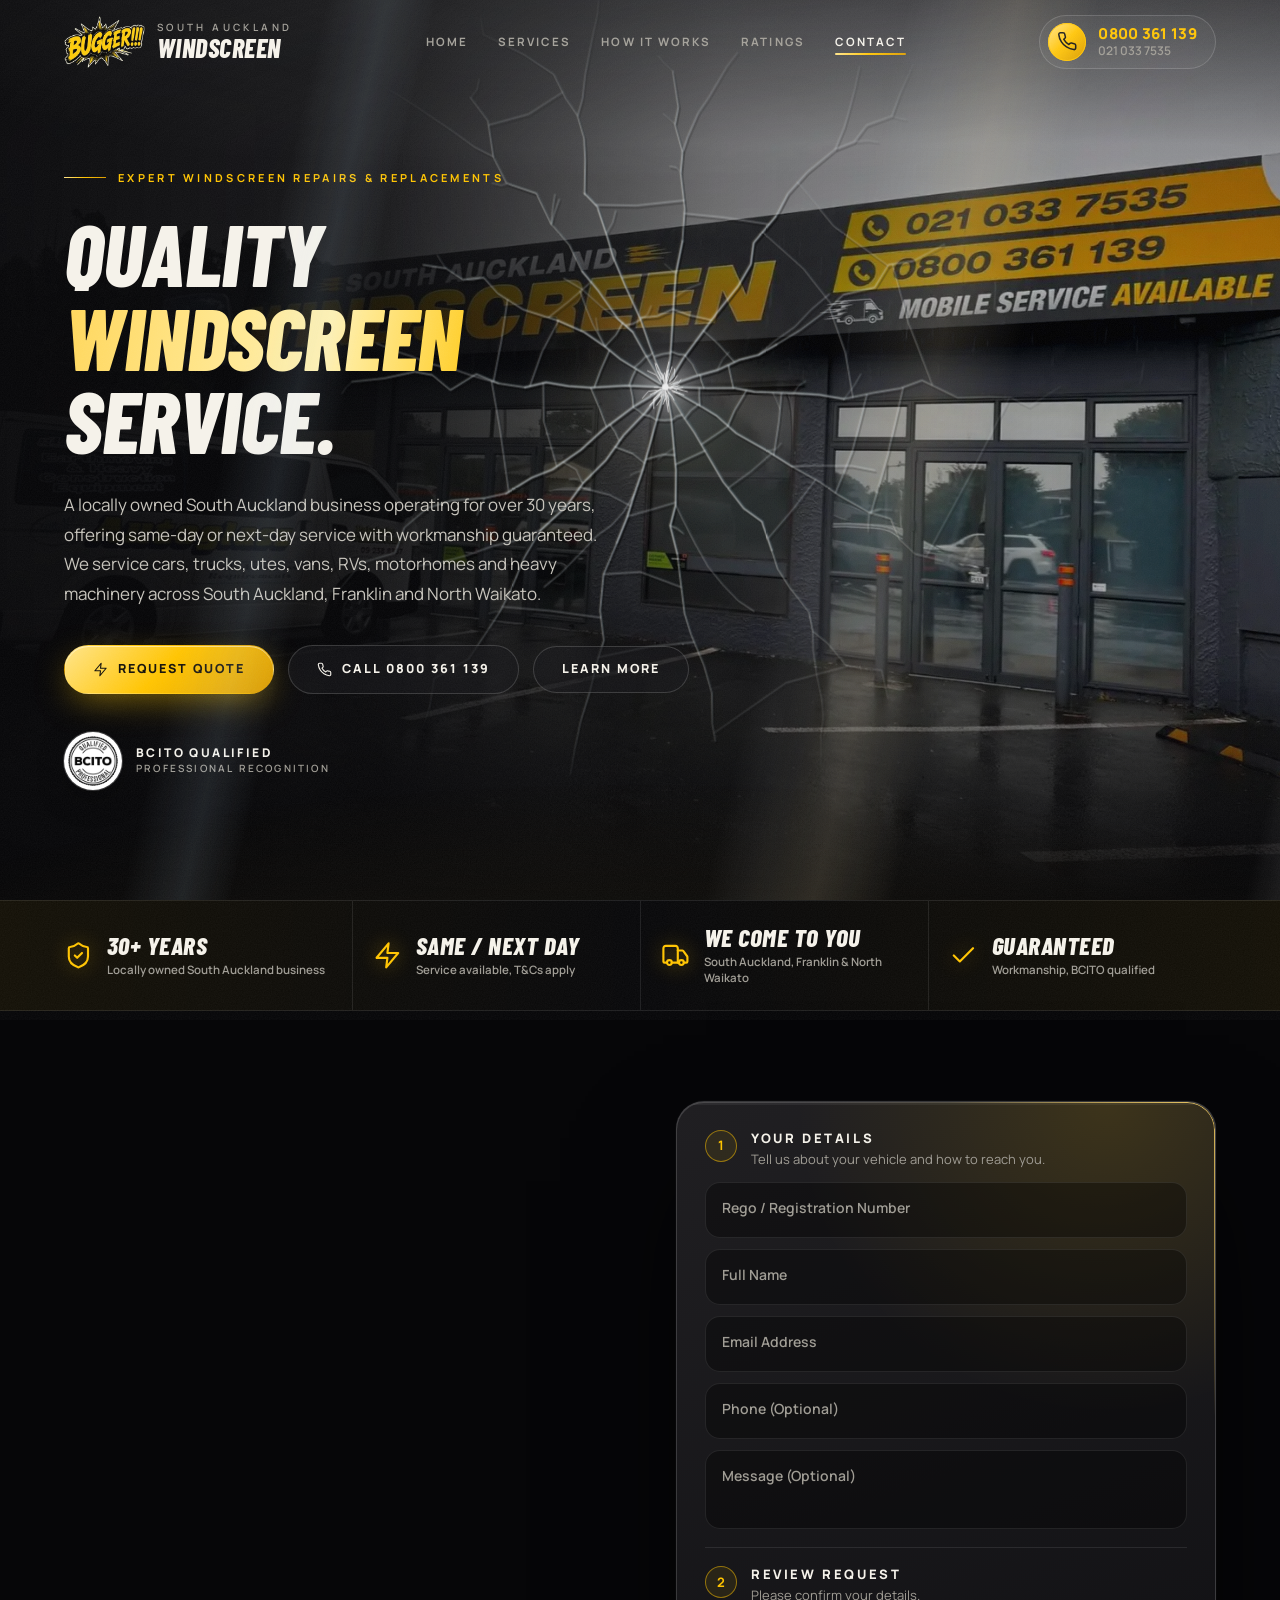
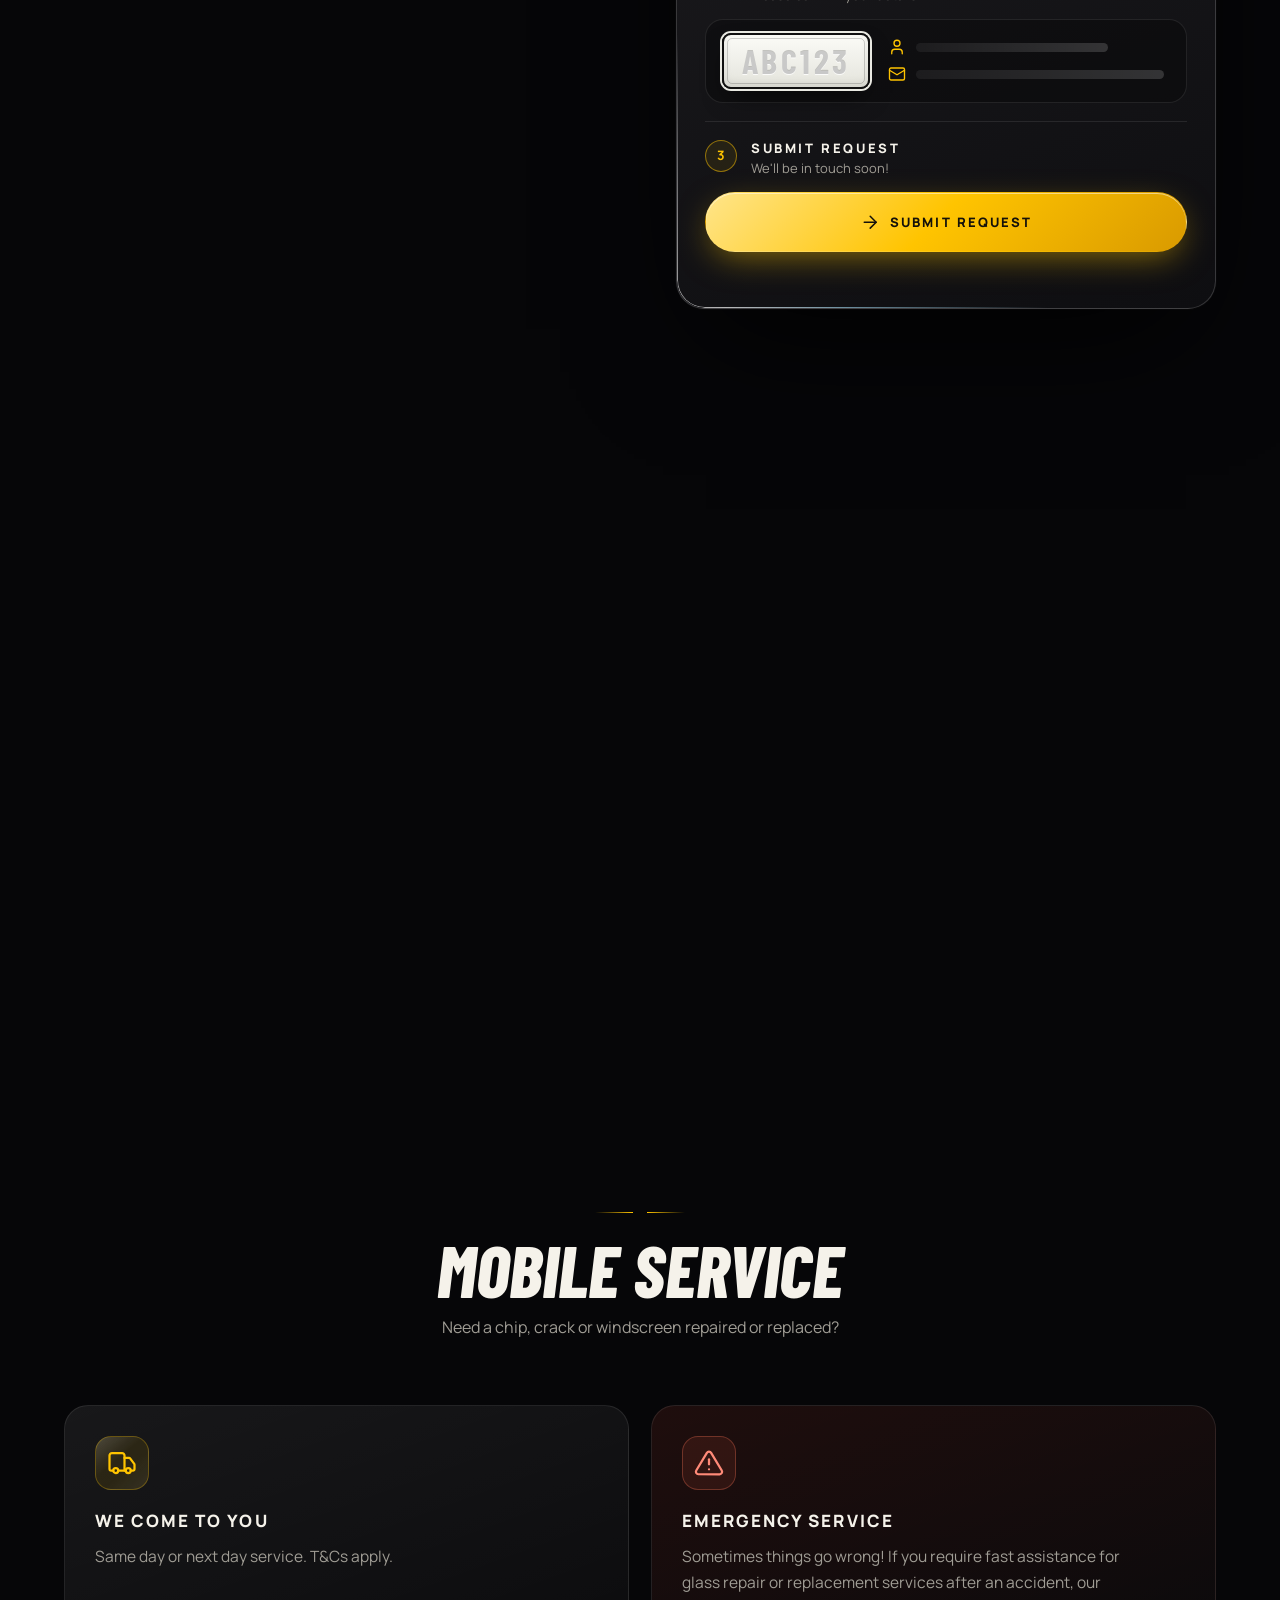
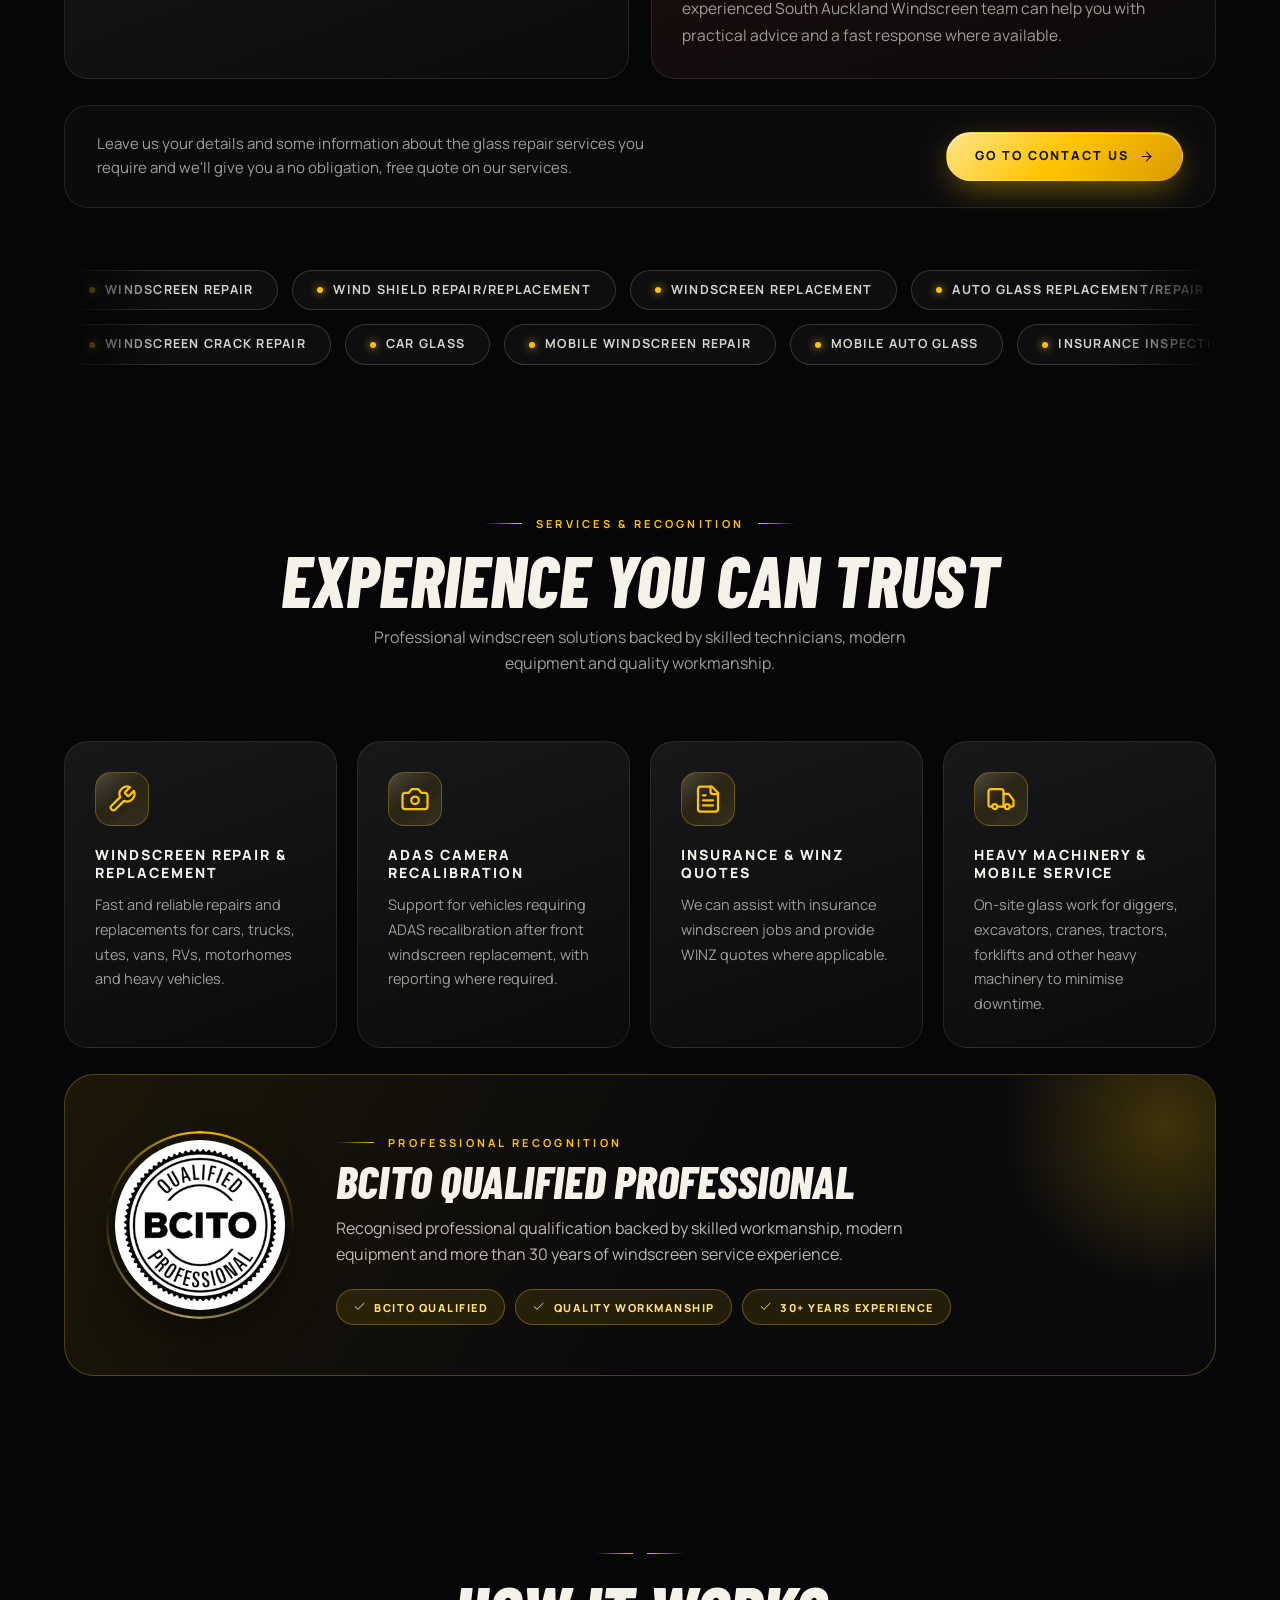
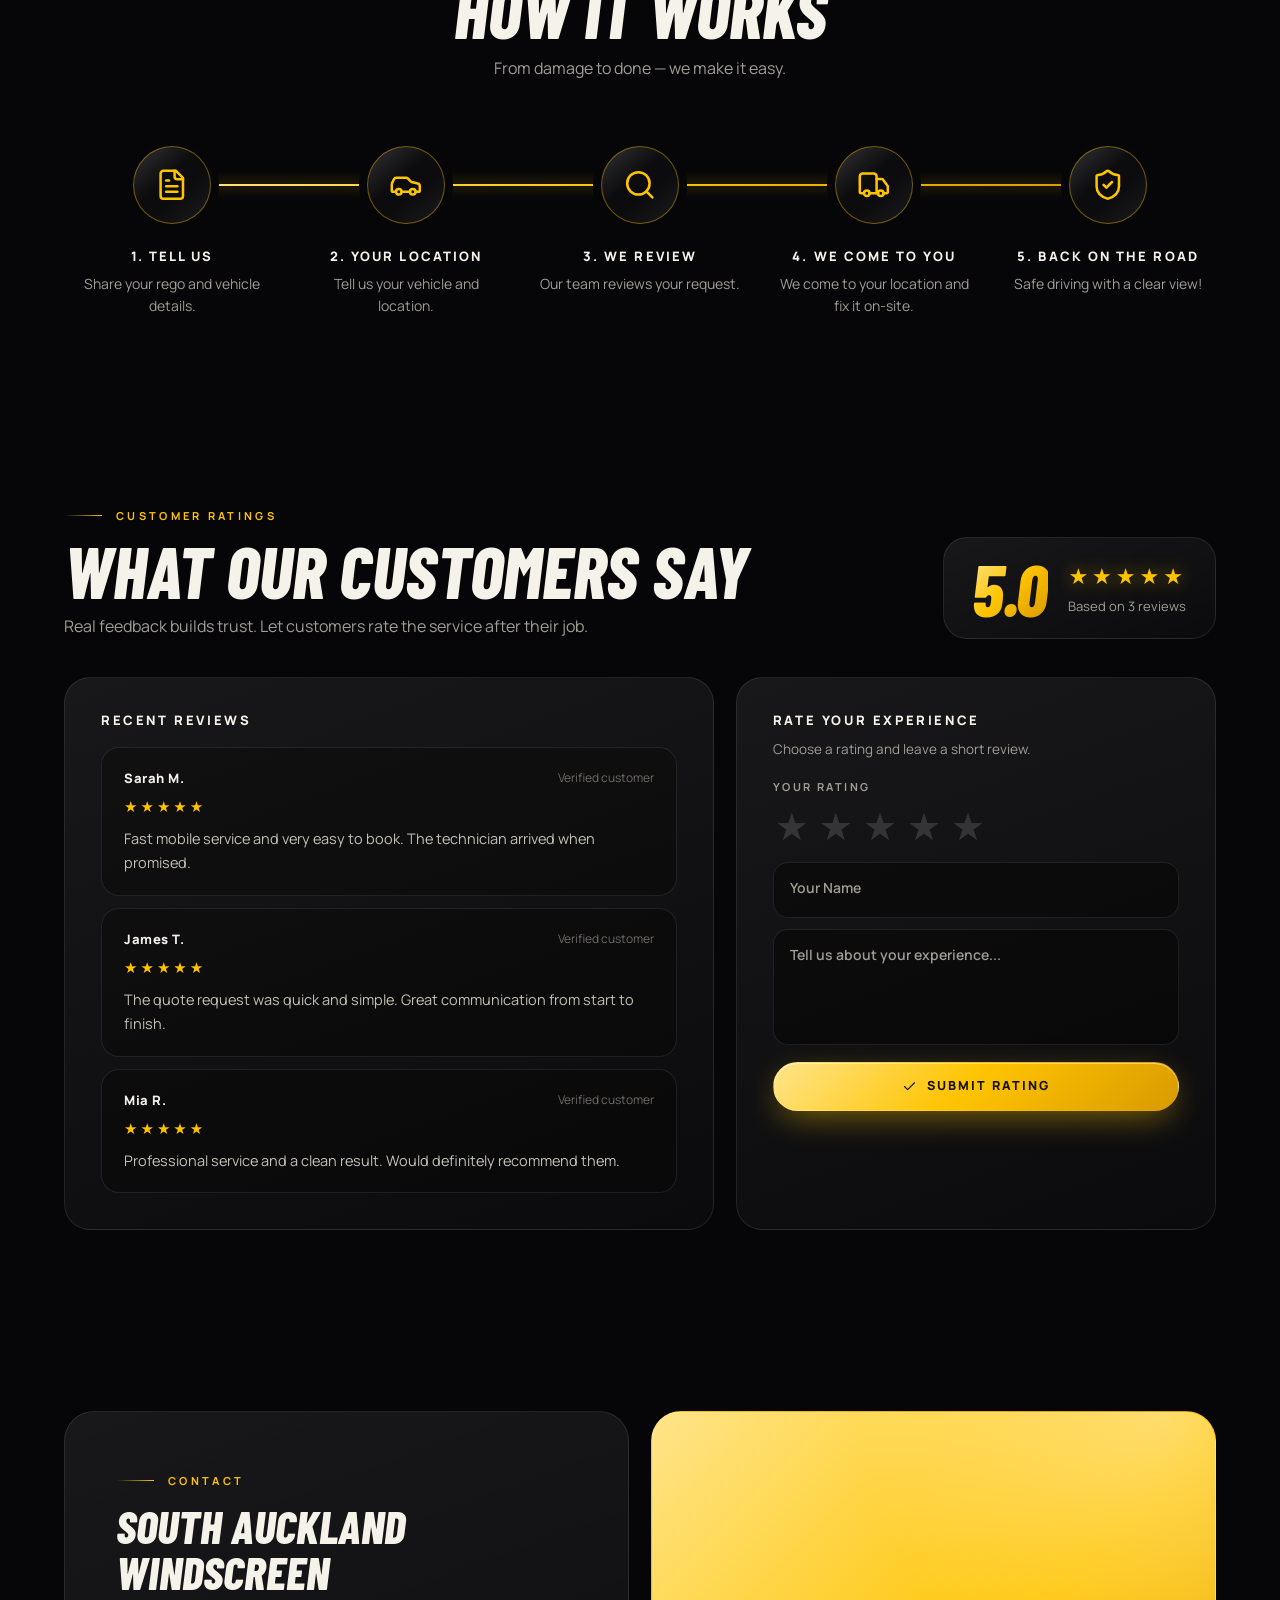
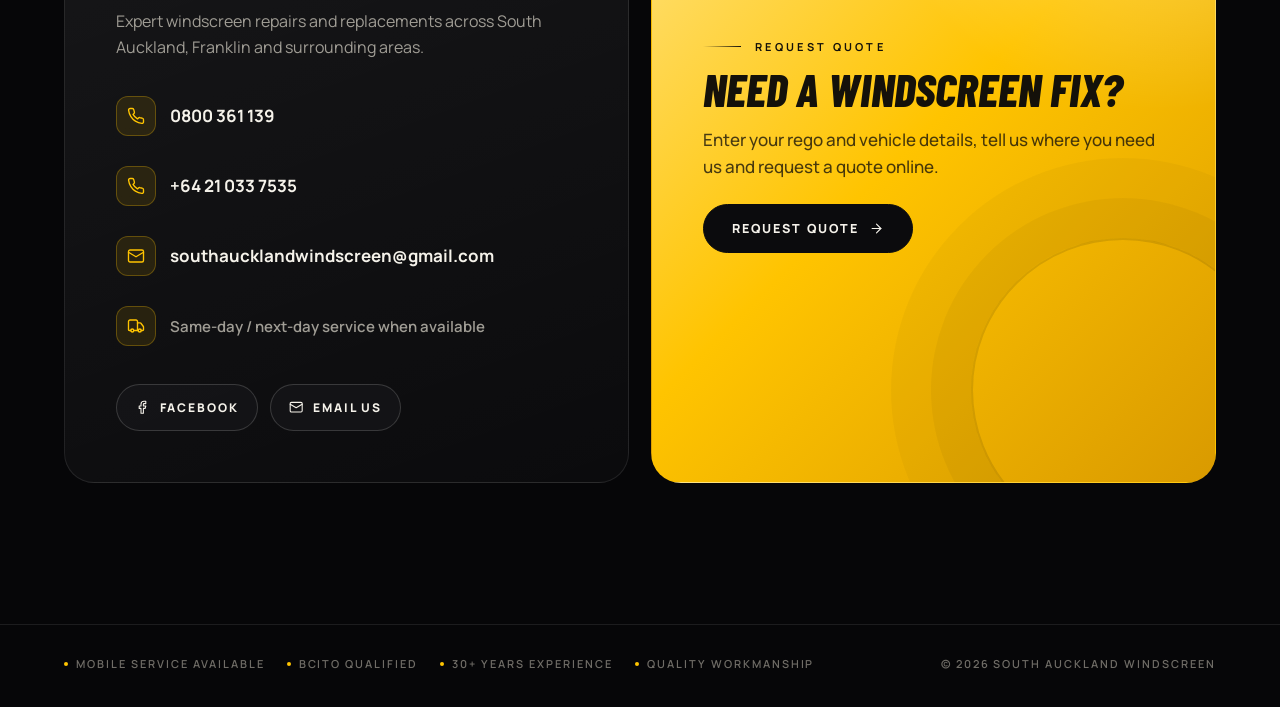
==== commit 94478ced: "Align quote intro with the top of the form Co-Authored-By: Claude Opus 5.5 <noreply@anthropic.com> C" ====
--- a/index.html
+++ b/index.html
@@ -753,7 +753,9 @@
 
 /* ---- quote section (moved out of the hero) ---- */
 .qsec{padding:clamp(56px,7vw,100px) 0}
-.qgrid{display:grid;grid-template-columns:minmax(0,1fr) minmax(0,540px);gap:clamp(36px,6vw,96px);align-items:center}
+.qgrid{display:grid;grid-template-columns:minmax(0,1fr) minmax(0,540px);gap:clamp(36px,6vw,96px);align-items:start}
+.qinfo{padding-top:6px}
+.qinfo .kick{line-height:1}
 .qinfo h2.big{margin:12px 0 14px}
 .qinfo p{margin:0 0 22px;color:var(--mute);max-width:44ch;font-size:16px}
 .qlist{list-style:none;padding:0;margin:0 0 28px;display:grid;gap:12px}
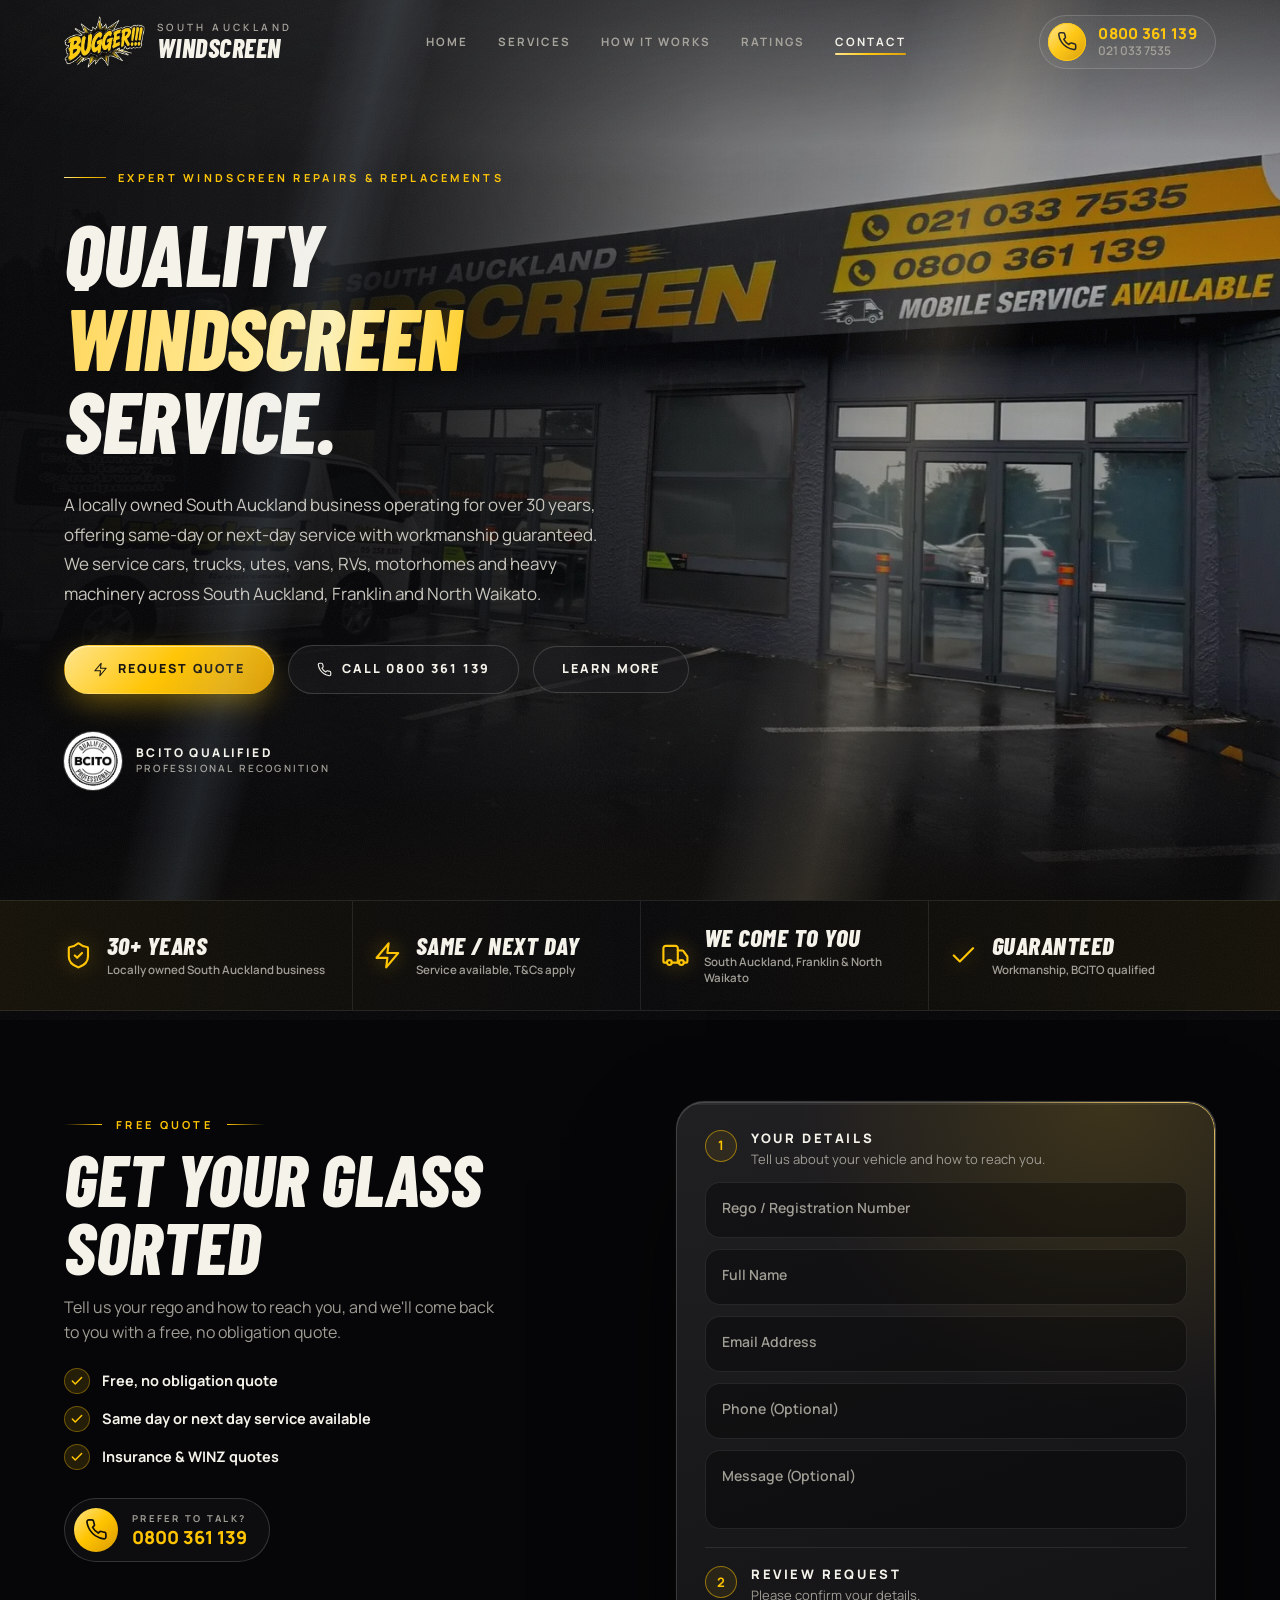
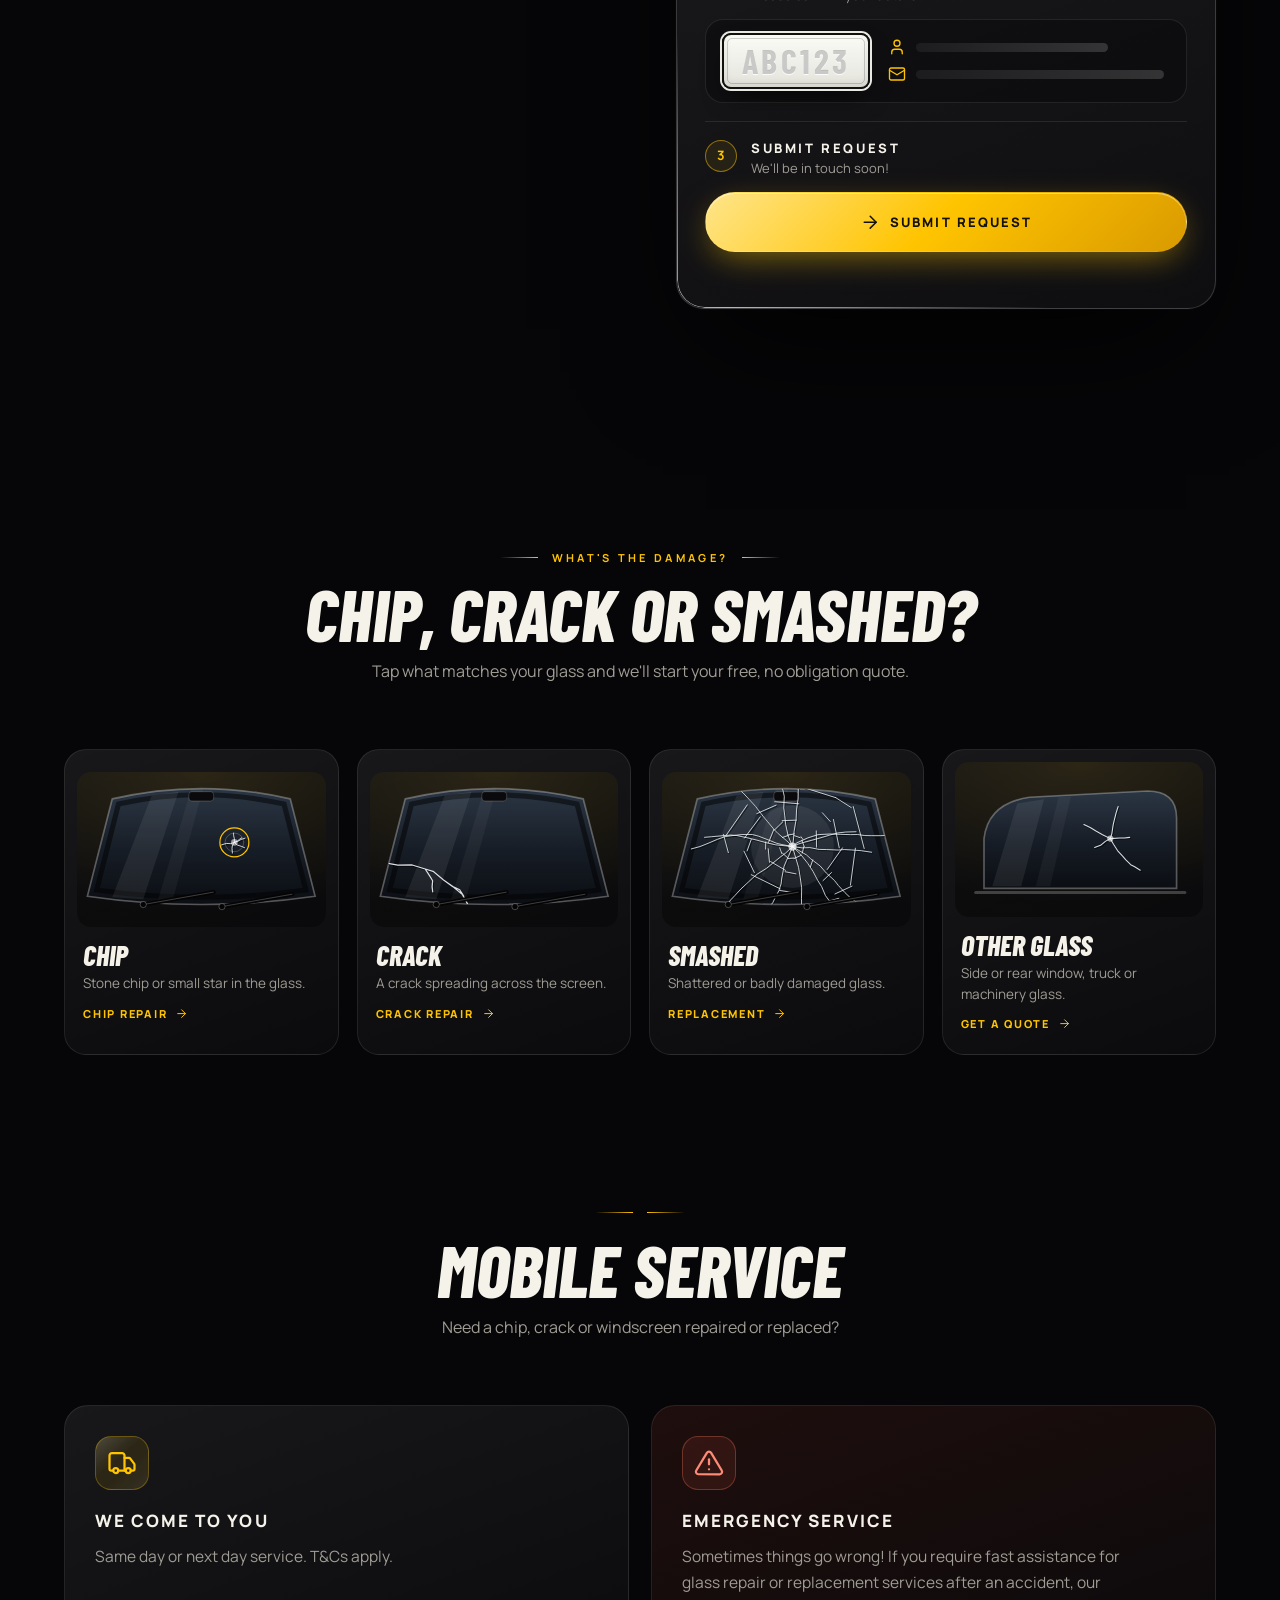
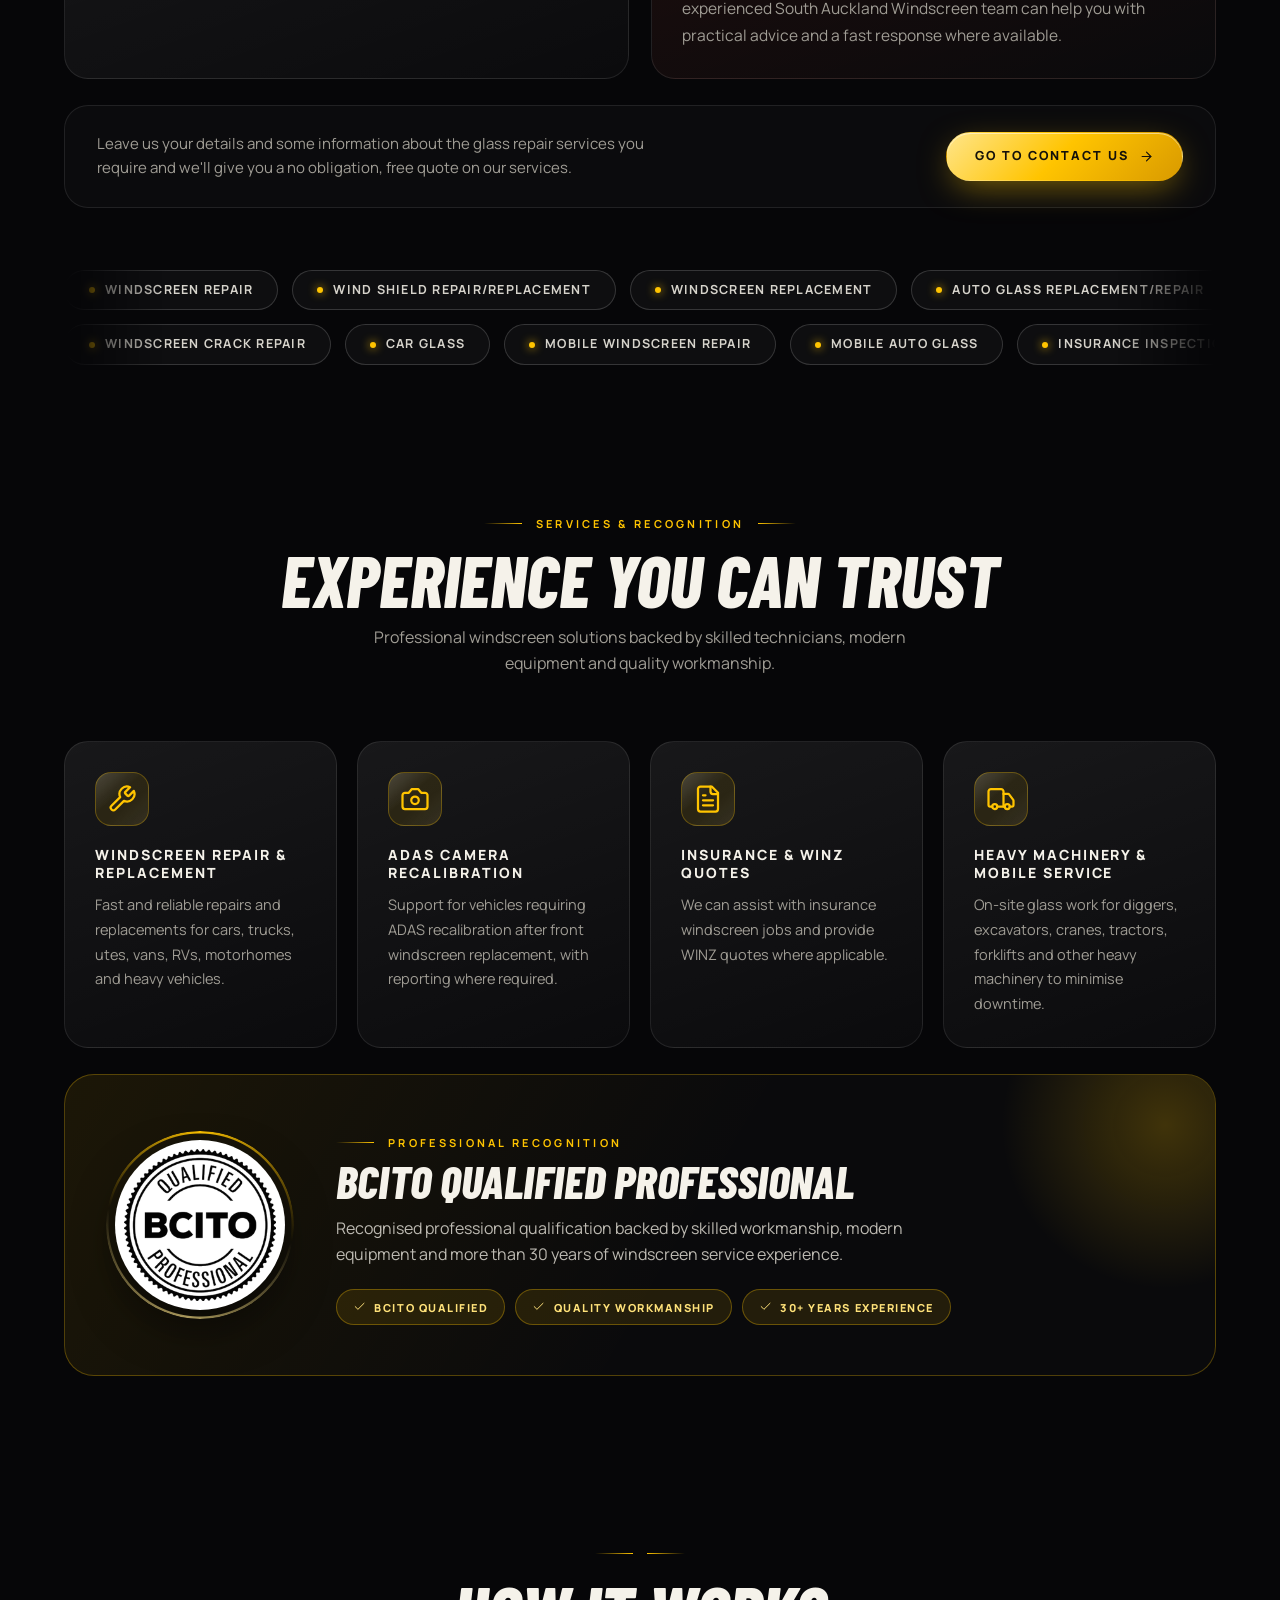
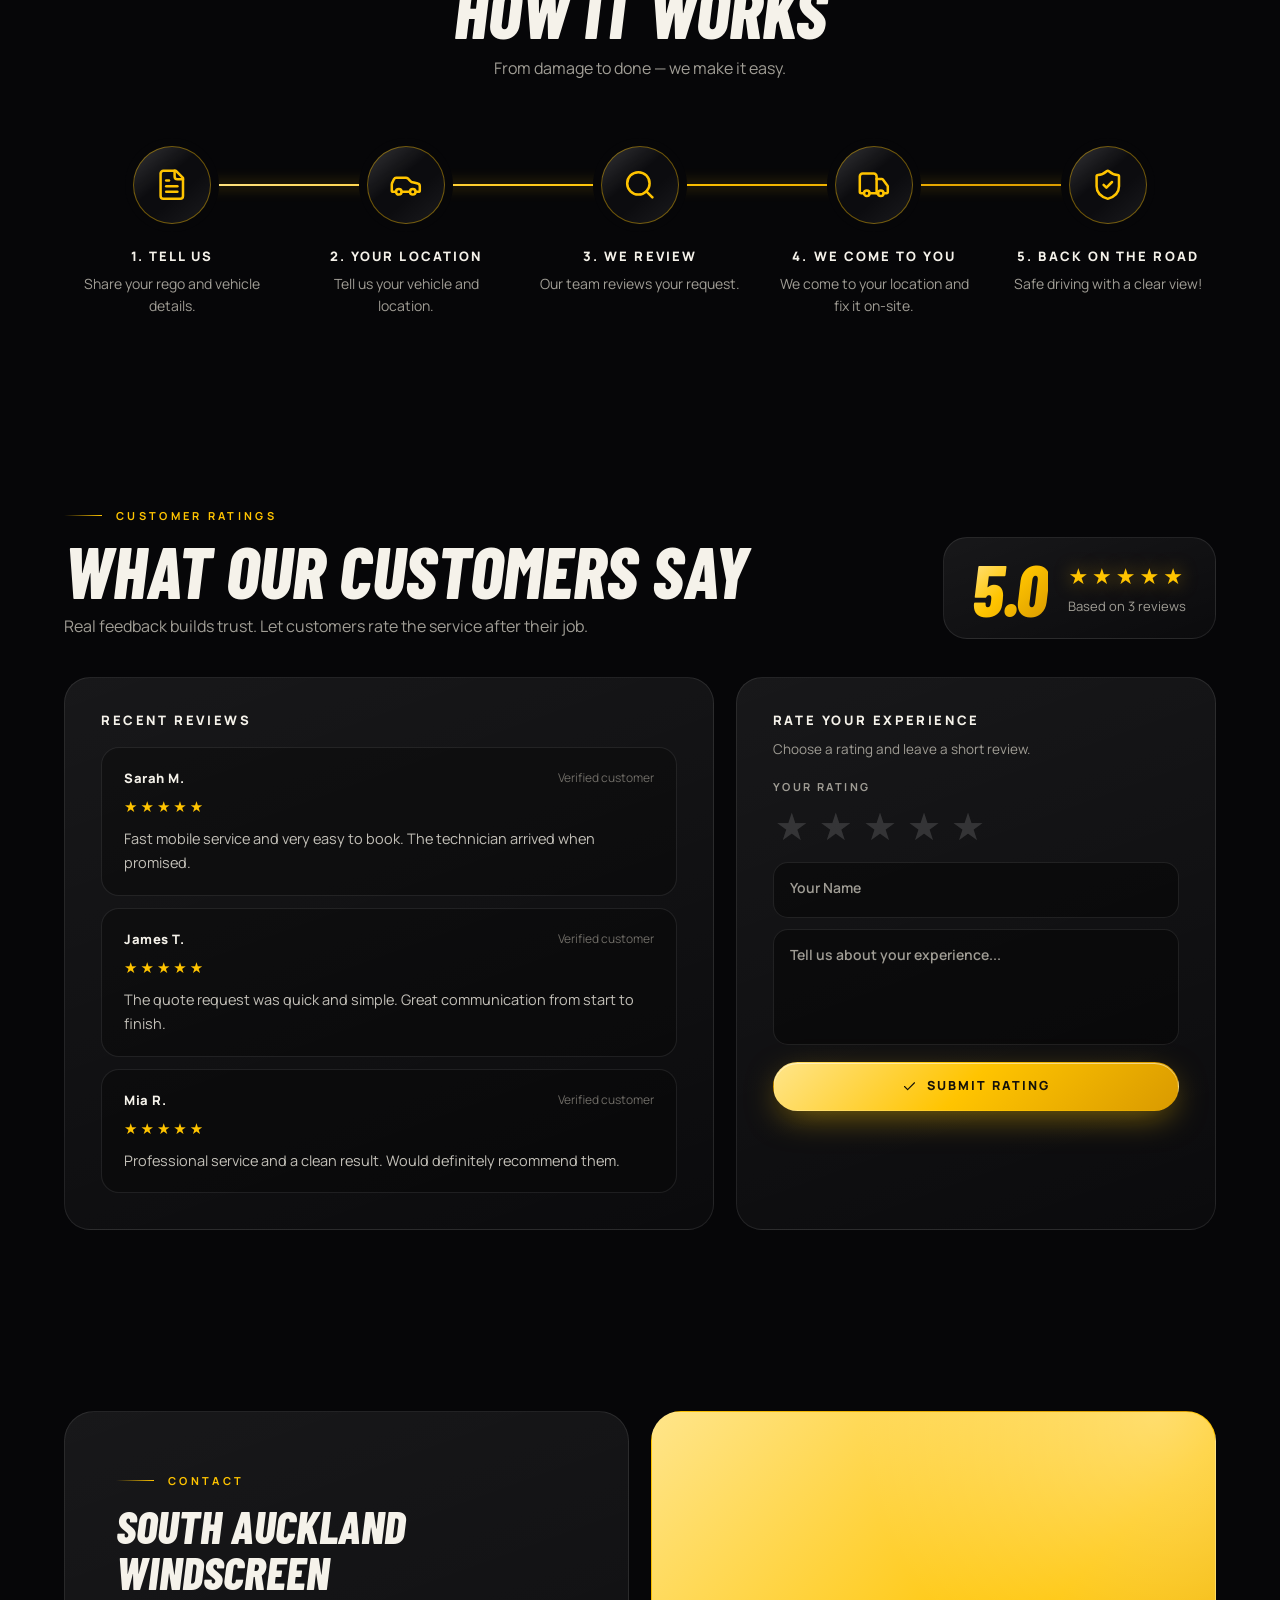
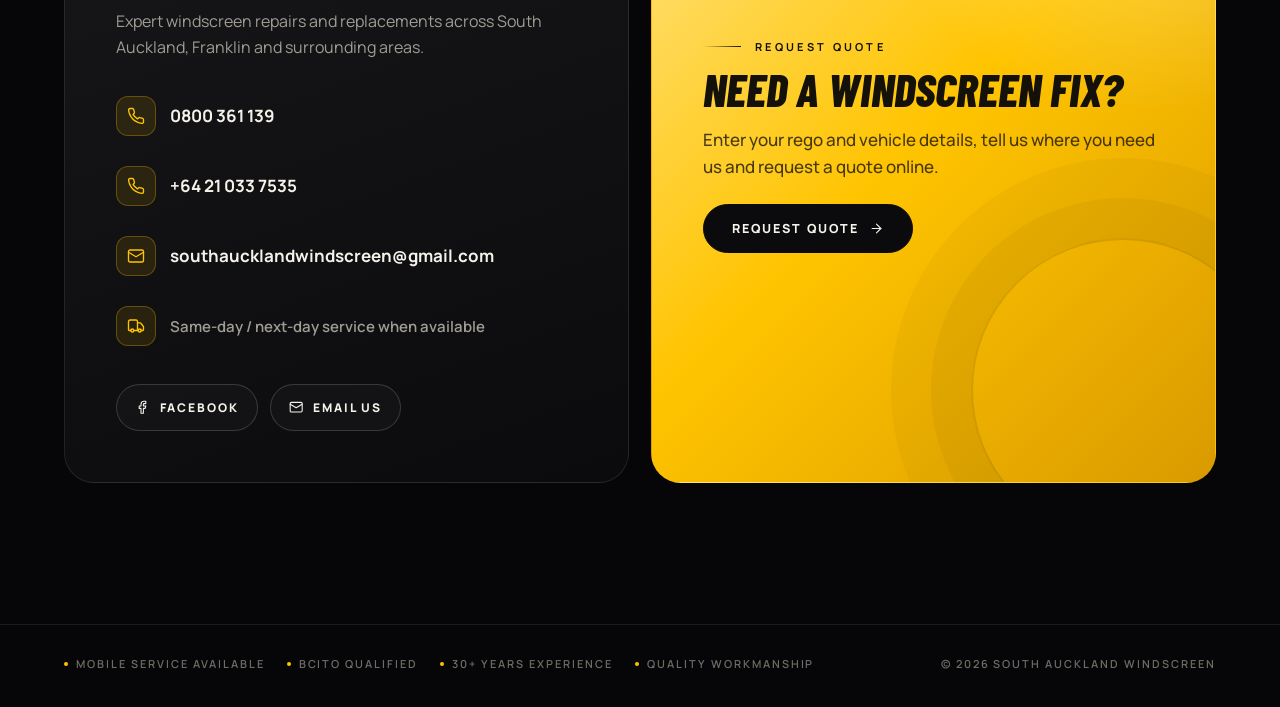
==== commit 2e8c77fd: "Show the hero crack for about 2.5 seconds, then remove it Co-Authored-By: Claude Opus 5.5 <noreply@a" ====
--- a/index.html
+++ b/index.html
@@ -122,7 +122,7 @@
   linear-gradient(90deg,rgba(6,6,8,.95) 0%,rgba(6,6,8,.84) 30%,rgba(6,6,8,.4) 56%,rgba(6,6,8,.1) 100%),
   linear-gradient(0deg,var(--bg) 0%,transparent 26%),
   linear-gradient(180deg,rgba(6,6,8,.55) 0%,transparent 16%)}
-.crack{position:absolute;left:50%;top:43%;width:min(900px,66vw);margin-left:max(-420px,-31vw);aspect-ratio:1;transform:translate3d(calc(var(--cx,0px) + var(--ox,0px)),calc(-50% + var(--cy,0px) + var(--oy,0px)),0) rotate(var(--rot,0deg));z-index:-1;pointer-events:none;opacity:.92;transition:opacity 1.1s ease,filter 1.1s ease;-webkit-mask-image:radial-gradient(circle,#000 38%,transparent 71%);mask-image:radial-gradient(circle,#000 38%,transparent 71%)}
+.crack{position:absolute;left:50%;top:43%;width:min(900px,66vw);margin-left:max(-420px,-31vw);aspect-ratio:1;transform:translate3d(calc(var(--cx,0px) + var(--ox,0px)),calc(-50% + var(--cy,0px) + var(--oy,0px)),0) rotate(var(--rot,0deg));z-index:-1;pointer-events:none;opacity:.92;transition:opacity .6s ease,filter .6s ease;-webkit-mask-image:radial-gradient(circle,#000 38%,transparent 71%);mask-image:radial-gradient(circle,#000 38%,transparent 71%)}
 .crack{--b:1.75s}
 .crack:not(.live) *{animation:none!important}
 .crack.heal{opacity:0!important;filter:brightness(2.6) blur(3px)}
@@ -1498,12 +1498,12 @@
 if(ck&&!reduce){
   let rot=0, heroOn=true;
   new IntersectionObserver(es=>es.forEach(e=>heroOn=e.isIntersecting)).observe(hero);
-  const HOLD=4200;
+  const HOLD=1900;
   function heal(){
     const r=ck.getBoundingClientRect(), mx=r.left+r.width/2, my=r.top+r.height/2;
     if(heroOn&&!document.hidden) for(let i=0;i<6;i++) setTimeout(()=>{const a=Math.random()*6.283,d=Math.random()*r.width*.2;mkSpark(mx+Math.cos(a)*d,my+Math.sin(a)*d,true)},i*90);
     ck.classList.add('heal');
-    setTimeout(()=>{if(ck.parentNode)ck.parentNode.removeChild(ck)},1300);
+    setTimeout(()=>{if(ck.parentNode)ck.parentNode.removeChild(ck)},650);
   }
   setTimeout(heal,1750+HOLD);
   /* light up the glass under the cursor */
